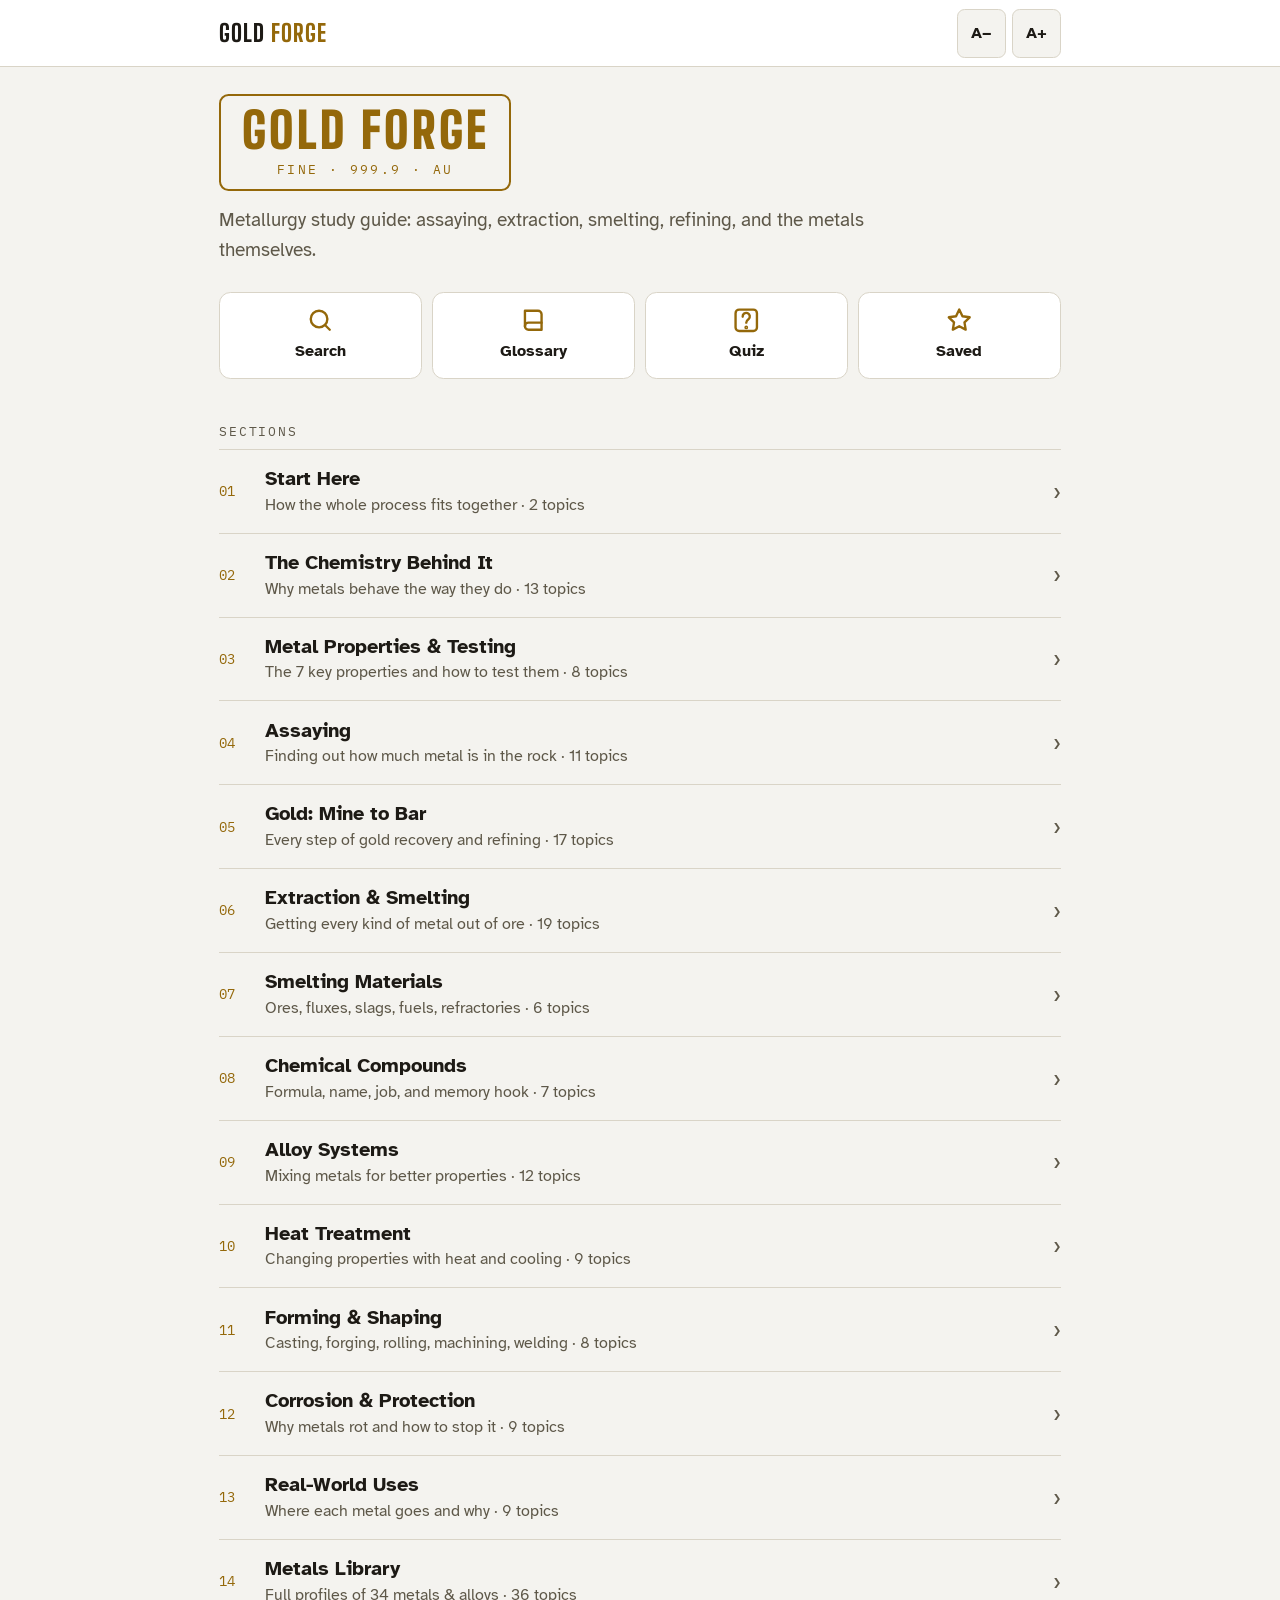
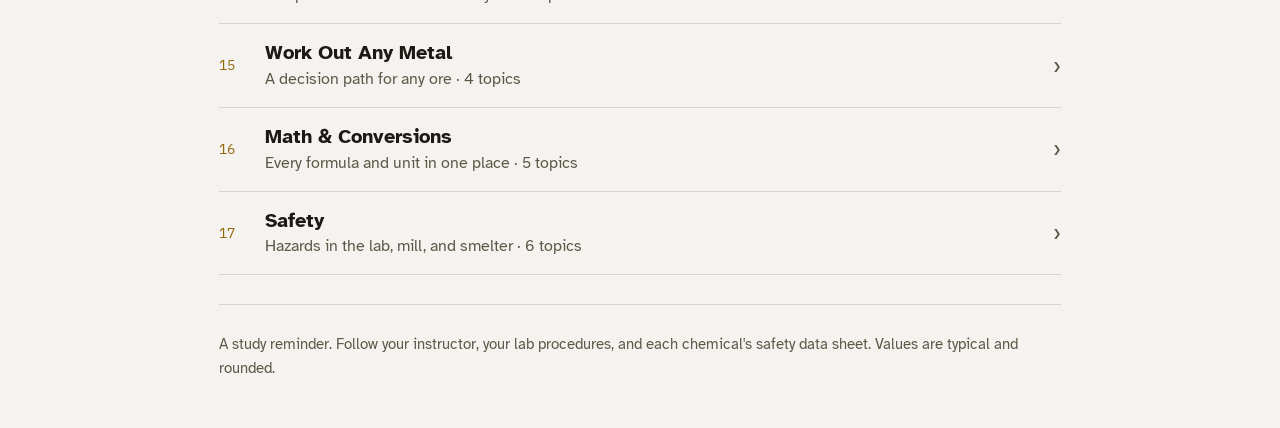
==== index.html @ 1e008c38 "Gold Forge metallurgy study app Co-Authored-By: Claude Opus 5.5 <noreply@anthropic.com> Claude-Sessi" ====
<!doctype html>
<html lang="en">
<head>
<meta charset="utf-8">
<meta name="viewport" content="width=device-width, initial-scale=1, viewport-fit=cover">
<title>Gold Forge</title>
<meta name="claude:viewport-fit-sides" content="cover">
<meta name="description" content="Metallurgy study guide: assaying, extraction, smelting, refining, and metals.">
<meta name="theme-color" content="#1E1B16">
<meta name="apple-mobile-web-app-capable" content="yes">
<meta name="mobile-web-app-capable" content="yes">
<meta name="apple-mobile-web-app-title" content="Gold Forge">
<meta name="apple-mobile-web-app-status-bar-style" content="black-translucent">
<link rel="manifest" href="manifest.webmanifest">
<link rel="icon" href="icon-192.png" type="image/png">
<link rel="apple-touch-icon" href="apple-touch-icon.png">
<link rel="preconnect" href="https://fonts.googleapis.com"><link rel="preconnect" href="https://fonts.gstatic.com" crossorigin><link rel="stylesheet" href="https://fonts.googleapis.com/css2?family=Atkinson+Hyperlegible:wght@400;700&family=Big+Shoulders+Display:wght@800;900&family=IBM+Plex+Mono:wght@400;700&display=swap">
<style>
:root{padding-top:env(safe-area-inset-top,0px);padding-bottom:env(safe-area-inset-bottom,0px)}
/* Layout: single column "assay ledger" — stamped bar header, big readable rows, slips for equations */
:root{
  --bg:#F4F3EF;        /* bone-ash cupel white */
  --surface:#FFFFFF;
  --sunk:#ECEAE3;
  --fg:#1D1A15;
  --muted:#5E5849;
  --line:#D9D4C7;
  --gold:#94680A;      /* deep fine-gold, readable on light */
  --gold-soft:#F3E6C2;
  --slag:#365565;      /* slag/steel blue for equations */
  --slag-soft:#E3ECF0;
  --warn:#9A2F1E;
  --warn-soft:#F8E4DE;
  --ok:#2E6B3A;
  --ok-soft:#DFF0E2;
  --f-display:"Big Shoulders Display","Arial Narrow","Roboto Condensed",sans-serif;
  --f-body:"Atkinson Hyperlegible",system-ui,-apple-system,"Segoe UI",Roboto,sans-serif;
  --f-mono:"IBM Plex Mono",ui-monospace,"SFMono-Regular",Menlo,Consolas,monospace;
  --fs:19px;
}
@media (prefers-color-scheme: dark){
  :root:not([data-theme="light"]){
    --bg:#14120E; --surface:#1E1B16; --sunk:#26221B; --fg:#EFE9DC; --muted:#B3AA97; --line:#3A342A;
    --gold:#E3B847; --gold-soft:#3A2F14; --slag:#9DBACB; --slag-soft:#1C2A31;
    --warn:#F0937F; --warn-soft:#3A1C16; --ok:#8FD19E; --ok-soft:#173022; color-scheme:dark;
  }
}
:root[data-theme="dark"]{
  --bg:#14120E; --surface:#1E1B16; --sunk:#26221B; --fg:#EFE9DC; --muted:#B3AA97; --line:#3A342A;
  --gold:#E3B847; --gold-soft:#3A2F14; --slag:#9DBACB; --slag-soft:#1C2A31;
  --warn:#F0937F; --warn-soft:#3A1C16; --ok:#8FD19E; --ok-soft:#173022; color-scheme:dark;
}
*{box-sizing:border-box}
html{font-size:var(--fs);-webkit-text-size-adjust:100%}
body{margin:0;background:var(--bg);color:var(--fg);font-family:var(--f-body);line-height:1.55;font-size:1rem;overflow-x:hidden}
body::before{content:"";position:fixed;inset:0 0 auto;height:env(safe-area-inset-top,0px);z-index:10;background:var(--surface)}
button,input{font:inherit;color:inherit}
button{cursor:pointer}
:focus-visible{outline:3px solid var(--gold);outline-offset:2px}
.wrap{max-width:46rem;margin:0 auto;padding-left:max(16px,env(safe-area-inset-left,0px));padding-right:max(16px,env(safe-area-inset-right,0px))}

/* Top bar */
.bar{position:sticky;top:env(safe-area-inset-top,0px);z-index:5;background:var(--surface);border-bottom:1px solid var(--line)}
.bar .wrap{display:flex;align-items:center;gap:.4rem;padding-block:.45rem;min-height:3.2rem}
.bar .back{border:0;background:none;font-size:1.5rem;line-height:1;padding:.3rem .5rem .3rem 0;color:var(--gold);min-width:2.6rem;min-height:2.6rem}
.bar .back[hidden]{display:none}
.brand{font-family:var(--f-display);font-weight:800;letter-spacing:.04em;text-transform:uppercase;font-size:1.25rem;flex:1;min-width:0;white-space:nowrap;overflow:hidden;text-overflow:ellipsis;border:0;background:none;text-align:left;padding:0}
.brand span{color:var(--gold)}
.sz{display:flex;gap:.3rem}
.sz button{border:1px solid var(--line);background:var(--bg);border-radius:.4rem;min-width:2.6rem;min-height:2.6rem;font-weight:700;font-size:.85rem}

/* Home hallmark */
.mark{padding-block:1.4rem 1rem}
.stamp{display:inline-flex;flex-direction:column;align-items:center;border:2px solid var(--gold);border-radius:.5rem;padding:.6rem 1.1rem .5rem;color:var(--gold)}
.stamp b{font-family:var(--f-display);font-size:2.6rem;line-height:.95;letter-spacing:.06em;text-transform:uppercase;font-weight:900}
.stamp small{font-family:var(--f-mono);font-size:.7rem;letter-spacing:.18em;margin-top:.25rem}
.mark p{margin:.8rem 0 0;color:var(--muted);max-width:34rem}

.tools{display:grid;grid-template-columns:repeat(4,1fr);gap:.5rem;padding-block:.4rem 1rem}
.tools button{border:1px solid var(--line);background:var(--surface);border-radius:.6rem;padding:.7rem .3rem;font-weight:700;font-size:.85rem;display:flex;flex-direction:column;align-items:center;gap:.25rem;min-height:4.2rem}
.tools svg{width:1.5rem;height:1.5rem;stroke:var(--gold);fill:none;stroke-width:2;stroke-linecap:round;stroke-linejoin:round}

.label{font-family:var(--f-mono);font-size:.7rem;letter-spacing:.14em;text-transform:uppercase;color:var(--muted);margin:1.2rem 0 .4rem}
.rows{list-style:none;margin:0;padding:0;border-top:1px solid var(--line)}
.rows li{border-bottom:1px solid var(--line)}
.rows button{width:100%;text-align:left;border:0;background:none;padding:.85rem 0;display:flex;align-items:center;gap:.8rem;min-height:3.4rem}
.rows .n{font-family:var(--f-mono);font-size:.75rem;color:var(--gold);min-width:1.6rem}
.rows .tx{flex:1;min-width:0}
.rows .tt{display:block;font-weight:700;font-size:1.05rem;line-height:1.3}
.rows .sb{display:block;color:var(--muted);font-size:.85rem;line-height:1.35;margin-top:.15rem}
.rows .ch{color:var(--muted);font-size:1.2rem}

/* Section header */
.head{padding-block:1.2rem .3rem}
.head h1{font-family:var(--f-display);font-weight:800;font-size:2.1rem;line-height:1.05;margin:0;text-wrap:balance;letter-spacing:.01em}
.head p{margin:.35rem 0 0;color:var(--muted)}
.crumb{font-family:var(--f-mono);font-size:.7rem;letter-spacing:.14em;text-transform:uppercase;color:var(--gold);border:0;background:none;padding:0;margin-bottom:.35rem;min-height:1.8rem}

/* Article */
.art{padding-block:.4rem 2rem}
.art h3{font-family:var(--f-display);font-weight:800;font-size:1.35rem;letter-spacing:.02em;margin:1.6rem 0 .4rem;text-wrap:balance;line-height:1.15}
.art p{margin:.6rem 0;max-width:40rem}
.art ul,.art ol{margin:.5rem 0;padding-left:1.4rem;max-width:40rem}
.art li{margin:.3rem 0;padding-left:.15rem}
.art ol li::marker{font-family:var(--f-mono);color:var(--gold);font-weight:700}
.art ul li::marker{color:var(--gold)}
.art strong{font-weight:700}
.eq{background:var(--slag-soft);color:var(--fg);border:1px solid var(--line);border-radius:.4rem;padding:.6rem .8rem;margin:.8rem 0;font-family:var(--f-mono);font-size:.88rem;line-height:1.6;overflow-x:auto}
.eq div{white-space:pre-wrap;word-break:break-word}
.warn{background:var(--warn-soft);border:1px solid var(--warn);border-radius:.4rem;padding:.65rem .8rem;margin:.9rem 0}
.warn::before{content:"SAFETY";display:block;font-family:var(--f-mono);font-size:.68rem;letter-spacing:.16em;color:var(--warn);font-weight:700;margin-bottom:.15rem}
.hl{background:var(--gold-soft);border-radius:.15rem;padding:0 .1rem}

.tbar{display:flex;gap:.5rem;align-items:center;margin-top:.6rem}
.star{border:1px solid var(--line);background:var(--surface);border-radius:2rem;padding:.35rem .9rem;font-size:.85rem;font-weight:700;min-height:2.6rem}
.star[aria-pressed="true"]{background:var(--gold-soft);border-color:var(--gold);color:var(--fg)}
.pager{display:grid;grid-template-columns:1fr 1fr;gap:.5rem;padding-block:1rem 2.5rem;border-top:1px solid var(--line)}
.pager button{border:1px solid var(--line);background:var(--surface);border-radius:.6rem;padding:.7rem .8rem;text-align:left;min-height:3.6rem;min-width:0}
.pager button:last-child{text-align:right}
.pager small{display:block;font-family:var(--f-mono);font-size:.68rem;letter-spacing:.12em;text-transform:uppercase;color:var(--muted)}
.pager span{display:block;font-weight:700;font-size:.9rem;line-height:1.3;overflow-wrap:anywhere}

/* Search & glossary */
.field{width:100%;border:2px solid var(--line);background:var(--surface);border-radius:.6rem;padding:.75rem .9rem;font-size:1.05rem;margin-top:.6rem}
.field:focus{border-color:var(--gold);outline:none}
.hits{list-style:none;margin:.8rem 0 2rem;padding:0;border-top:1px solid var(--line)}
.hits li{border-bottom:1px solid var(--line)}
.hits button{width:100%;text-align:left;border:0;background:none;padding:.8rem 0;min-height:3rem}
.hits .ht{display:block;font-weight:700}
.hits .hs{display:block;font-family:var(--f-mono);font-size:.68rem;letter-spacing:.12em;text-transform:uppercase;color:var(--gold);margin-bottom:.15rem}
.hits .hx{display:block;color:var(--muted);font-size:.88rem;margin-top:.2rem}
.gl dt{font-weight:700;margin-top:.9rem}
.gl dd{margin:.15rem 0 0;color:var(--fg);padding-bottom:.9rem;border-bottom:1px solid var(--line)}
.empty{color:var(--muted);padding-block:1rem}
.letters{display:flex;flex-wrap:wrap;gap:.3rem;margin-top:.7rem}
.letters button{border:1px solid var(--line);background:var(--surface);border-radius:.35rem;min-width:2.3rem;min-height:2.3rem;font-family:var(--f-mono);font-size:.8rem;font-weight:700}

/* Quiz */
.chips{display:flex;flex-wrap:wrap;gap:.4rem;margin-top:.6rem}
.chips button{border:1px solid var(--line);background:var(--surface);border-radius:2rem;padding:.45rem .85rem;font-size:.85rem;min-height:2.6rem}
.chips button[aria-pressed="true"]{background:var(--fg);color:var(--bg);border-color:var(--fg)}
.qcard{margin-block:1rem 2rem}
.qmeta{display:flex;justify-content:space-between;font-family:var(--f-mono);font-size:.72rem;letter-spacing:.12em;text-transform:uppercase;color:var(--muted);font-variant-numeric:tabular-nums}
.qq{font-size:1.2rem;font-weight:700;line-height:1.35;margin:.6rem 0 .9rem;text-wrap:balance}
.opts{display:flex;flex-direction:column;gap:.5rem}
.opts button{border:2px solid var(--line);background:var(--surface);border-radius:.6rem;padding:.8rem .9rem;text-align:left;min-height:3.2rem;line-height:1.35}
.opts button.right{border-color:var(--ok);background:var(--ok-soft)}
.opts button.wrong{border-color:var(--warn);background:var(--warn-soft)}
.opts button:disabled{cursor:default;opacity:1}
.fb{margin-top:.9rem;padding:.7rem .85rem;border-radius:.5rem;background:var(--sunk)}
.fb b{display:block;font-family:var(--f-mono);font-size:.72rem;letter-spacing:.14em;text-transform:uppercase}
.fb.ok b{color:var(--ok)} .fb.no b{color:var(--warn)}
.next{margin-top:1rem;width:100%;border:0;background:var(--gold);color:var(--bg);border-radius:.6rem;padding:.85rem;font-weight:700;font-size:1.05rem;min-height:3.2rem}
.ord{list-style:none;padding:0;margin:.4rem 0 .8rem;counter-reset:o}
.ord li{counter-increment:o;display:flex;gap:.6rem;align-items:baseline;padding:.45rem .2rem;border-bottom:1px dashed var(--line)}
.ord li::before{content:counter(o);font-family:var(--f-mono);font-weight:700;color:var(--gold);min-width:1.3rem}
.ord li.right::after{content:"✓";color:var(--ok);margin-left:auto;font-weight:700}
.ord li.wrong::after{content:"✗";color:var(--warn);margin-left:auto;font-weight:700}
.ordhint{color:var(--muted);font-size:.85rem}
.ghost{border:1px solid var(--line);background:none;border-radius:.6rem;padding:.6rem .9rem;margin-top:.6rem;min-height:2.8rem}
.score{font-family:var(--f-display);font-weight:900;font-size:3.4rem;color:var(--gold);line-height:1;font-variant-numeric:tabular-nums}

.foot{padding-block:1.5rem 2.5rem;color:var(--muted);font-size:.8rem;border-top:1px solid var(--line);margin-top:1.5rem}
@media (max-width:380px){.tools button{font-size:.75rem}.stamp b{font-size:2.1rem}}
@media (prefers-reduced-motion:no-preference){.view{animation:in .18s ease-out}@keyframes in{from{opacity:.4;transform:translateY(4px)}to{opacity:1;transform:none}}}

</style>
</head>
<body>
<div class="bar"><div class="wrap">
<button class="back" id="back" aria-label="Back" hidden>‹</button>
<button class="brand" id="brand" aria-label="Home">Gold <span>Forge</span></button>
<div class="sz"><button id="aminus" aria-label="Smaller text">A−</button><button id="aplus" aria-label="Bigger text">A+</button></div>
</div></div>
<main id="app"></main>
<noscript><p style="padding:16px">Gold Forge needs JavaScript turned on.</p></noscript>
<script>
window.GF={sections:[],glossary:[],quiz:[],sec:function(s){this.sections.push(s);}};

GF.sec({id:'start', title:'Start Here', sub:'How the whole process fits together', topics:[
{t:'The Big Picture: Ground to Bar', b:`
Every metal follows the same basic road from the ground to a finished part.

1. **Find it** — locate the deposit and take samples
2. **Measure it** — assay the samples to learn the grade (how much metal per ton)
3. **Mine it** — dig the ore out
4. **Prepare it** — crush and grind it fine (comminution)
5. **Concentrate it** — separate metal-rich minerals from waste rock (gangue)
6. **Extract it** — use heat (smelting), water chemistry (leaching), or electricity to free the metal
7. **Refine it** — remove the last impurities
8. **Shape it** — cast, roll, forge, or machine it
9. **Treat it** — alloy and heat treat it for the right properties
10. **Protect it** — stop corrosion

# The three branches of extractive metallurgy
- **Pyrometallurgy** — uses heat (roasting, smelting, converting, fire refining)
- **Hydrometallurgy** — uses water-based solutions (leaching, solvent extraction, precipitation)
- **Electrometallurgy** — uses electric current (electrowinning, electrorefining, molten-salt electrolysis)

Most real plants use more than one. A typical gold plant is hydromet (cyanide leach), then electromet (electrowinning), then pyromet (smelting to doré).

# Physical vs extractive metallurgy
- **Extractive metallurgy** — getting metal out of ore (assaying, mining, milling, smelting, refining)
- **Physical metallurgy** — what happens inside the metal after (structure, alloys, heat treatment, properties)
- **Mechanical metallurgy** — how metal behaves under force (forming, testing, failure)
`},
{t:'How to Use Gold Forge', b:`
- Tap a section on the home screen, then a topic.
- Use **Search** to find any term, metal, mineral, or formula.
- **A−** and **A+** at the top change the text size. Your choice is remembered.
- **Glossary** has short definitions of every term.
- **Quiz** tests you, including putting process steps in the right order.
- **Saved** keeps topics you star for quick review.
- Works with no signal once it has been opened one time.

! This app is a study reminder. Always follow your instructor, your lab's written procedures, and the safety data sheet (SDS) for every chemical. Temperatures and amounts given are typical values; real plants and labs adjust them.
`}
]});

GF.sec({id:'why', title:'The Chemistry Behind It', sub:'Why metals behave the way they do', topics:[
{t:'Redox: Why Extraction Is Called "Reduction"', b:`
In nature most metals are not loose metal. They are bonded to oxygen (oxides), sulfur (sulfides), carbonate, silicate, or chlorine. The metal atom has **given away electrons** and sits as a positive ion (for example Fe³⁺ in Fe₂O₃).

- **Oxidation** = losing electrons
- **Reduction** = gaining electrons

Memory hook: **OIL RIG** — Oxidation Is Loss, Reduction Is Gain.

To get metal back, the metal ion must get its electrons back. That is why extraction is called **reduction**.

> Fe³⁺ + 3e⁻ → Fe   (iron is reduced)
> C + O₂ → CO₂   (carbon is oxidized)

The substance that gives the electrons is the **reducing agent**. The substance that takes electrons is the **oxidizing agent**.

# Three ways to supply the electrons
- **A chemical reducing agent** — carbon or carbon monoxide in a blast furnace, hydrogen for tungsten and molybdenum
- **A more reactive metal** — magnesium reduces titanium chloride (Kroll process); aluminum reduces chromium oxide (thermite)
- **Electricity** — electrons pushed in directly at a cathode (aluminum, zinc, copper, gold electrowinning)

# Oxidation numbers (quick rules)
- Pure element = 0 (Au, Fe, O₂)
- Oxygen in compounds = −2 (except peroxides)
- Hydrogen = +1 with nonmetals
- Group 1 metals (Na, K) = +1; Group 2 (Mg, Ca) = +2
- The numbers in a neutral compound add to zero

Example: Fe₂O₃ → 3 oxygens × (−2) = −6, so 2 irons = +6, each Fe = +3. That's why it is called iron(**III**) oxide.

# Gold is the exception
Gold is so unreactive it is usually found **native** (already metal). The job with gold is separating it from rock, not reducing it. When gold is dissolved (by cyanide or aqua regia), it is oxidized to Au⁺ or Au³⁺ and must be reduced back to metal later.
`},
{t:'Reactivity Series', b:`
Metals ranked by how strongly they give up electrons (how easily they oxidize). The higher a metal is, the harder it is to extract and the more easily it corrodes.

1. Potassium (K)
2. Sodium (Na)
3. Lithium (Li)
4. Calcium (Ca)
5. Magnesium (Mg)
6. Aluminum (Al)
7. Titanium (Ti) — behaves like aluminum for extraction
8. **Carbon (C) — reference point**
9. Zinc (Zn)
10. Chromium (Cr)
11. Iron (Fe)
12. Nickel (Ni)
13. Tin (Sn)
14. Lead (Pb)
15. **Hydrogen (H) — reference point**
16. Copper (Cu)
17. Mercury (Hg)
18. Silver (Ag)
19. Platinum (Pt)
20. Gold (Au)

Hook: **"Please Send Lions, Cats, Monkeys And Tigers; Careful Zebras Can't Inspect Nice Tasty Lunches; Happy Cows Make Super Pretty Gold."**

# What it tells you
- **Above carbon**: carbon can't reduce their oxides at practical temperatures → **electrolysis** or reduction by a more reactive metal.
- **Below carbon**: can be **smelted with carbon/coke**.
- **Below hydrogen** (Cu, Hg, Ag, Pt, Au): won't dissolve in plain non-oxidizing acids like dilute HCl; often found native.
- A more reactive metal pushes a less reactive one out of solution. This is **cementation** (displacement):

> Zn + 2Au(CN)₂⁻ → 2Au + Zn(CN)₄²⁻   (Merrill-Crowe gold recovery)
> Fe + Cu²⁺ → Fe²⁺ + Cu   (copper cementation on scrap iron)

! Titanium sits near aluminum chemically but forms titanium carbide with carbon, which is another reason it cannot be carbon-smelted.
`},
{t:'Ellingham Diagram: Why Carbon Works on Some Ores', b:`
An Ellingham diagram plots how stable each metal oxide is (its standard free energy of formation, ΔG°) against temperature. All lines are drawn per mole of O₂ so they can be compared.

- **Lower line = more stable oxide = harder to reduce.**
- Any element whose line sits **below** an oxide's line at a given temperature can reduce that oxide.

Memory hook: **"Lower wins."** The lower line steals the oxygen.

# The key trick: carbon's line slopes down
Most metal-oxide lines slope **upward** because making a solid oxide uses up oxygen gas (entropy drops).

The line for 2C + O₂ → 2CO slopes **downward** because 1 mole of O₂ gas becomes 2 moles of CO gas (entropy rises). From ΔG = ΔH − TΔS, a positive ΔS means ΔG falls as temperature rises.

So the hotter the furnace, the stronger carbon becomes as a reducing agent.

# What the chart explains
- **Iron oxide**: carbon's line drops below it at blast-furnace temperatures → coke smelting works.
- **Zinc oxide**: carbon works only above roughly 1000 °C, and zinc boils at 907 °C, so zinc comes off as vapor and must be condensed (or zinc is made by electrolysis instead).
- **Copper, lead, nickel oxides**: high on the chart → easy to reduce.
- **Aluminum, magnesium, titanium, calcium oxides**: near the bottom → carbon would need impractical temperatures → **electrolysis or metallothermic reduction**.
- **Silver and gold oxides**: so unstable they fall apart on gentle heating. That's why these metals stay metallic in a fire assay.

# Partial pressure and gas ratios
Many diagrams have extra scales for the CO/CO₂ and H₂/H₂O ratio needed to reduce an oxide at a given temperature. A higher CO/CO₂ ratio means a stronger reducing atmosphere.
`},
{t:'Metallic Bonding: Why Metals Act Like Metals', b:`
Metal atoms release their outer electrons into a shared **"sea of electrons"** that moves freely around a lattice of positive ions.

That one idea explains the main metal properties:
- **Conducts electricity** — free electrons carry charge
- **Conducts heat** — free electrons carry vibration energy quickly
- **Shiny (luster)** — free electrons absorb and re-emit light
- **Malleable & ductile** — layers of atoms can slide without breaking the bond, because the electron sea isn't tied to one spot
- **Opaque** — electrons absorb visible light

# Compared to ores, slags, and ceramics
Ores, slags, and oxides are mostly **ionic** or **covalent**. Electrons are locked in place, so they are brittle, don't conduct when solid, and can't bend. That's why ore shatters in a crusher and metal bends.

# Why gold is yellow and copper is red
In gold and copper, electrons absorb some blue light, so reflected light looks yellow or reddish. For gold this comes from relativistic effects on its electrons (heavy nucleus, fast inner electrons). Silver reflects all colors evenly, so it looks white.
`},
{t:'Crystal Structures (BCC, FCC, HCP)', b:`
Solid metal atoms stack in a repeating 3D pattern called a **crystal lattice**. The smallest repeating box is the **unit cell**.

# BCC — Body-Centered Cubic
An atom at each cube corner plus one in the center.
- Examples: iron at room temperature (ferrite, α-iron), chromium, tungsten, molybdenum, vanadium, lithium
- Strong; can turn brittle in the cold (ductile-to-brittle transition)
- Packing: 68%

# FCC — Face-Centered Cubic
An atom at each corner plus one in the center of each face.
- Examples: gold, silver, copper, aluminum, nickel, lead, platinum, palladium, iron at 912–1394 °C (austenite, γ-iron)
- Many slip planes (12 slip systems) → very ductile, stays tough in the cold
- Packing: 74%
- Gold is FCC, which is why it can be beaten into leaf about 0.1 micron thick

# HCP — Hexagonal Close-Packed
Stacked layers of hexagons.
- Examples: zinc, magnesium, titanium (below 882 °C), cobalt, cadmium, beryllium, zirconium
- Few easy slip systems → harder to form cold; often worked warm or hot
- Packing: 74%

# Allotropy (polymorphism)
Some metals change crystal structure with temperature. Iron is the most important:
- Below 912 °C: BCC (alpha ferrite)
- 912–1394 °C: FCC (austenite)
- 1394–1538 °C: BCC (delta ferrite)
- Above 1538 °C: liquid

FCC austenite holds far more carbon than BCC ferrite. That single fact is what makes steel heat treatment possible.

Other allotropic metals: titanium (HCP → BCC at 882 °C), cobalt, tin (white tin turns to brittle gray tin below 13 °C — "tin pest").

Hook: **"Face-centered = Flexible. Body-centered = Brawny. Hexagonal = Hard to bend."**
`},
{t:'Grains, Dislocations & Defects', b:`
# Grains
Real metal is not one crystal. It is millions of small crystals called **grains**. Where they meet are **grain boundaries**.
- Fine grains → stronger and tougher (boundaries block slip). This is the **Hall-Petch relationship**.
- Coarse grains → softer and weaker, but better creep resistance at high heat.
- Grain size is reported as an **ASTM grain size number** — a higher number means finer grains.

# Dislocations
A **dislocation** is a line defect — like an extra half-sheet of atoms jammed into the crystal. Metals bend because dislocations glide, letting atoms slip one row at a time instead of the whole plane at once (like moving a rug by pushing a wrinkle across it).
- **More dislocations tangled together = harder and stronger, less ductile.** This is **work hardening (strain hardening)** — why a bent paperclip gets stiff, then snaps.
- **Annealing** lets atoms rearrange, new strain-free grains grow (recrystallization), and the metal goes soft again.

# Point defects
- **Vacancies** — missing atoms; they let atoms diffuse
- **Interstitial atoms** — small atoms (C, N, H, B) squeezed between metal atoms. Carbon in iron is interstitial.
- **Substitutional atoms** — alloy atoms of similar size replacing host atoms (Zn in Cu = brass, Ni in Fe)

# Other features
- **Precipitates** — tiny particles of a second phase that pin dislocations (age hardening)
- **Inclusions** — non-metal particles (oxides, sulfides, slag) left from steelmaking; usually harmful
- **Porosity** — gas or shrinkage holes in castings

# Every strengthening method does one thing
Every way to strengthen a metal works by **blocking dislocation movement**:
1. Grain refinement
2. Work hardening (cold working)
3. Solid-solution strengthening (alloying)
4. Precipitation (age) hardening
5. Phase transformation (martensite in steel)
`},
{t:'Diffusion: Why Heat Treatment Takes Time', b:`
**Diffusion** is atoms moving through a solid. Atoms jump into vacancies or between other atoms.

- Speed rises **exponentially** with temperature (Arrhenius behavior). A modest temperature increase can make diffusion many times faster.
- Small atoms (carbon, nitrogen, hydrogen) diffuse far faster than big ones (chromium, nickel).
- Diffusion is faster along grain boundaries than through grains.

# Fick's laws (concept)
- Atoms move from high concentration to low concentration.
- Depth of diffusion grows with the **square root of time**. Doubling the case depth in carburizing takes about **four times** as long.

# Where it matters
- **Soaking time** — carbon needs time to spread evenly through austenite
- **Carburizing / nitriding** — carbon or nitrogen diffuses into the steel surface
- **Homogenizing** castings — evens out chemical segregation
- **Sintering** — powder particles bond by diffusion
- **Quenching** works by *stopping* diffusion: cooling so fast carbon can't escape, so it gets trapped (martensite)
- **Hydrogen embrittlement** — hydrogen diffuses in quickly and cracks high-strength steel

Shop rule of thumb: soak about **1 hour per inch (25 mm) of thickness** once the part is at temperature. Always check the steel's data sheet.
`},
{t:'Iron-Carbon Phase Diagram', b:`
The most important chart in metallurgy. It shows which phases exist in iron-carbon alloys at each temperature and carbon content, under slow (equilibrium) cooling.

# The phases
- **Ferrite (α)** — BCC iron; holds at most about 0.022% carbon. Soft, ductile, magnetic.
- **Austenite (γ)** — FCC iron; holds up to about 2.1% carbon. Exists at high temperature in plain steel. Non-magnetic.
- **Cementite (Fe₃C)** — iron carbide, 6.67% carbon. Very hard and brittle.
- **Pearlite** — layered plates of ferrite and cementite formed from austenite at 727 °C on slow cooling. Looks like mother-of-pearl under a microscope. Not a phase but a **microconstituent**.
- **Ledeburite** — eutectic mix in cast irons.
- **Martensite** — not on the equilibrium diagram (needs fast cooling). Carbon trapped in a strained body-centered tetragonal (BCT) lattice. Very hard, brittle.
- **Bainite** — forms at intermediate cooling rates or isothermal holds; strong and tough.

# The key points
- **Eutectoid**: 0.76% C at 727 °C → austenite turns to 100% pearlite
- **Eutectic**: 4.3% C at 1147 °C → liquid turns to austenite + cementite
- **Steel** = up to about 2.1% C. **Cast iron** = over about 2.1% C (usually 2–4%).
- **Hypoeutectoid** steel (under 0.76% C): ferrite + pearlite
- **Hypereutectoid** steel (over 0.76% C): pearlite + cementite

# Critical temperature lines
- **A1** — 727 °C; lowest temperature where austenite can exist
- **A3** — upper critical line for hypoeutectoid steels; above it, all austenite
- **Acm** — upper critical line for hypereutectoid steels
- **A2** — 770 °C; Curie point where iron stops being magnetic (useful shop check: when a magnet stops sticking you're near hardening temperature for many plain carbon steels)

Heat treaters **austenitize** by heating above A3 (or just above A1 for high-carbon steels) so carbon dissolves. What happens on cooling decides the properties.

# Lever rule
In a two-phase region, draw a horizontal line (tie line) at the temperature. The fraction of each phase is the length of the **opposite** segment divided by the total length.

Example: slow-cooled 0.40% C steel just below 727 °C:
> Pearlite fraction = (0.40 − 0.022) ÷ (0.76 − 0.022) ≈ 0.51 → about 51% pearlite, 49% ferrite

Hook: **"Ferrite is Free of carbon, Austenite Accepts it, Cementite is Carbide."**
`},
{t:'TTT & CCT Diagrams: Cooling Rate Decides Everything', b:`
A **TTT (time-temperature-transformation)** diagram shows what austenite turns into if held at one temperature. A **CCT (continuous cooling transformation)** diagram shows the same for real continuous cooling. Both have a "C" or "nose" shape.

# Cooling rate → result (plain carbon steel)
- **Furnace cool (slowest)** → coarse pearlite → soft (annealing)
- **Still air** → fine pearlite → stronger (normalizing)
- **Oil** → mix of fine pearlite, bainite, martensite
- **Water or brine (fastest)** → martensite → hardest

To get full martensite you must cool past the **nose** of the curve before pearlite starts. For plain carbon steel the nose is around one second, so it needs water.

# Hardenability
**Alloying elements (Cr, Mo, Mn, Ni, B) push the nose to the right**, giving more time. Slower quenches can still fully harden. This is **hardenability** — how deep a steel can harden — not the same as hardness.
- This is why oil-hardening (O1) and air-hardening (A2) tool steels exist.
- Measured by the **Jominy end-quench test**: a bar is heated, one end is sprayed with water, and hardness is measured along its length.

# Martensite temperatures
- **Ms** — martensite start
- **Mf** — martensite finish
Higher carbon lowers Ms and Mf. If Mf is below room temperature, some austenite stays untransformed (**retained austenite**) — fixed by sub-zero (cryogenic) treatment or tempering.
`},
{t:'Electrochemistry Basics', b:`
Electrochemistry links chemistry and electricity. It drives corrosion, electrowinning, electrorefining, plating, and anodizing.

# The cell
- **Anode** — where **oxidation** happens (metal loses electrons, dissolves or corrodes)
- **Cathode** — where **reduction** happens (ions gain electrons; metal deposits)
- **Electrolyte** — liquid that carries ions between them
- **External circuit** — wire carrying electrons

Hook: **"An Ox, Red Cat"** — ANode = OXidation, REDuction = CAThode.

# Two kinds of cells
- **Galvanic cell** — makes its own electricity from a natural reaction (batteries, corrosion). Anode is negative.
- **Electrolytic cell** — you push current in to force a reaction (aluminum smelting, electrowinning, plating). Anode is positive.

# Electrowinning vs electrorefining
- **Electrowinning** — metal comes **out of solution** onto the cathode; anode is inert (lead alloy or stainless). Used for gold from strip solution, zinc, copper SX-EW.
- **Electrorefining** — an **impure metal anode dissolves** and pure metal plates on the cathode; impurities fall as **anode slime**. Used for copper, lead, silver, gold (Wohlwill).

# Faraday's law
Metal deposited is proportional to charge passed.

> mass (g) = (I × t × M) ÷ (n × F)

- I = current in amps; t = time in seconds
- M = molar mass (g/mol); n = electrons per ion
- F = 96,485 coulombs per mole of electrons

Per 1 amp-hour at 100% efficiency:
- Gold from Au(CN)₂⁻ (n = 1): about **7.35 g**
- Silver (n = 1): about **4.02 g**
- Copper from Cu²⁺ (n = 2): about **1.19 g**
- Zinc (n = 2): about **1.22 g**

Real cells run below 100% **current efficiency** because some current makes hydrogen gas or other side reactions.

# Standard electrode potentials (E°)
More negative = more reactive (wants to oxidize).
- Mg²⁺/Mg: −2.37 V
- Al³⁺/Al: −1.66 V
- Zn²⁺/Zn: −0.76 V
- Fe²⁺/Fe: −0.44 V
- Ni²⁺/Ni: −0.25 V
- Sn²⁺/Sn: −0.14 V
- Pb²⁺/Pb: −0.13 V
- 2H⁺/H₂: 0.00 V (reference)
- Cu²⁺/Cu: +0.34 V
- Ag⁺/Ag: +0.80 V
- Au³⁺/Au: +1.50 V

In cyanide, gold's potential drops a lot (Au(CN)₂⁻/Au is about −0.6 V). That's the whole reason cyanide can dissolve gold with just air.
`},
{t:'Thermodynamics vs Kinetics', b:`
- **Thermodynamics** answers: *Can* this reaction happen? (Is ΔG negative?)
- **Kinetics** answers: *How fast* will it happen?

# Gibbs free energy
> ΔG = ΔH − TΔS
- ΔH = heat released or absorbed (enthalpy)
- ΔS = change in disorder (entropy)
- T = temperature in kelvin (°C + 273)
- **Negative ΔG** → reaction can go on its own

# Examples
- Aluminum is very reactive (thermodynamics says it should corrode fast), but a thin Al₂O₃ film forms and stops it (kinetics). Same reason stainless steel resists rust.
- Diamond should slowly turn to graphite, but at room temperature it never does in practice.

# Things that speed up reactions
- Higher temperature
- Smaller particles (more surface area) — why ore is ground fine before leaching
- Higher reagent concentration
- Stirring / agitation (brings fresh reagent to the surface)
- More oxygen (gold leaching is often limited by dissolved oxygen)
- Catalysts

# Exothermic vs endothermic
- **Exothermic** — gives off heat (combustion of coke, thermite, roasting sulfides, converting matte)
- **Endothermic** — absorbs heat (limestone breaking into lime, melting, the C + CO₂ → 2CO reaction)
Sulfide roasting and matte converting are so exothermic they often need little or no extra fuel. **Flash smelting** of copper uses this.
`},
{t:'Acids, Bases & pH', b:`
- **pH** measures hydrogen ion concentration. 0–6 acidic, 7 neutral, 8–14 basic (alkaline).
- Each pH unit is a **10× change**. pH 4 is ten times more acidic than pH 5.

# Why pH matters in metallurgy
- **Cyanide leaching** runs at **pH 10–11**. Hydrogen cyanide (HCN) has a pKa of about 9.2; below that, deadly HCN gas forms. Lime (CaO) keeps pH high.
- **Copper heap leaching** uses sulfuric acid at about pH 1.5–2.
- **Flotation** uses lime to adjust pH and depress pyrite.
- **Precipitation**: raising pH makes many metals drop out as hydroxides (Fe(OH)₃ at low pH, Cu and Zn higher). Used to clean wastewater.

# Neutralization
> Acid + Base → Salt + Water
> HCl + NaOH → NaCl + H₂O
> H₂SO₄ + Ca(OH)₂ → CaSO₄ + 2H₂O (lime neutralizing acid mine water, making gypsum)

# Strong vs weak
- **Strong acids** fully split into ions: HCl, H₂SO₄, HNO₃
- **Weak acids** partly split: HCN, acetic acid
- **Strong bases**: NaOH, KOH
- **Weak bases**: NH₃ (ammonia)

! Always add **acid to water**, never water to acid — the heat can boil the water and spray acid. Hook: **"Do what you oughta, add acid to water."**
`},
{t:'Stoichiometry: Doing the Math on a Reaction', b:`
A balanced equation tells you exactly how much of each material reacts.

# Steps
1. Balance the equation.
2. Convert the mass you have to **moles** (mass ÷ molar mass).
3. Use the **mole ratio** from the equation.
4. Convert back to mass (moles × molar mass).

# Example: How much iron from 1 tonne of pure hematite?
> Fe₂O₃ + 3CO → 2Fe + 3CO₂
- Molar mass Fe₂O₃ = 2(55.85) + 3(16.00) = 159.7 g/mol
- Mass of 2 Fe = 111.7 g
- Fraction iron = 111.7 ÷ 159.7 = **0.699 (69.9%)**
- 1 tonne Fe₂O₃ → about **0.70 tonne iron**

# Example: Theoretical metal in a mineral
- Chalcopyrite CuFeS₂: 63.55 ÷ 183.5 = **34.6% Cu**
- Galena PbS: 207.2 ÷ 239.3 = **86.6% Pb**
- Sphalerite ZnS: 65.38 ÷ 97.45 = **67.1% Zn**
- Cassiterite SnO₂: 118.7 ÷ 150.7 = **78.8% Sn**

Useful when you know how much mineral is in the ore and want the metal.

# Common molar masses (g/mol)
H 1.008 · C 12.01 · N 14.01 · O 16.00 · Na 22.99 · Mg 24.31 · Al 26.98 · Si 28.09 · S 32.07 · Cl 35.45 · K 39.10 · Ca 40.08 · Ti 47.87 · Cr 52.00 · Fe 55.85 · Ni 58.69 · Cu 63.55 · Zn 65.38 · Ag 107.87 · Sn 118.71 · Pt 195.08 · Au 196.97 · Hg 200.59 · Pb 207.2
`}
]});

GF.sec({id:'props', title:'Metal Properties & Testing', sub:'The 7 key properties and how to test them', topics:[
{t:'What Is a Metal? What Is an Ore?', b:`
# A metal
- Conducts heat
- Conducts electricity
- Malleable (hammers flat) and ductile (draws into wire)
- Shiny (metallic luster)
- Held together by metallic bonds
- Forms positive ions; its oxides are usually basic

# An ore
A rock or mineral deposit that contains a metal (or metal compound) in a high enough amount to **mine at a profit**. Whether rock is "ore" depends on the metal price and mining cost — when the price rises, more rock becomes ore.

- **Mineral** — a natural solid with a definite chemical formula and crystal structure (chalcopyrite CuFeS₂)
- **Ore mineral** — the mineral that carries the metal
- **Gangue** — the worthless minerals mixed in (quartz, calcite, feldspar)
- **Native metal** — metal found uncombined (gold, silver, copper, platinum)

# Why metals behave differently
- Atomic structure and size
- Number of free electrons
- Crystal structure (BCC, FCC, HCP)
- Grain size
- Impurities and alloying elements
- Processing history (cold work, heat treatment)
`},
{t:'The 7 Key Properties', b:`
# 1. Hardness
Resistance to scratching or indentation (local permanent deformation). Tests: Rockwell, Brinell, Vickers, Mohs.

# 2. Toughness
Energy a material absorbs before it breaks. Tough = cracks don't run easily. Test: **Charpy or Izod impact**, reported in joules or ft-lb. On a stress-strain curve, toughness is the **area under the curve**.

# 3. Strength
Resistance to permanent deformation or breaking under load.
- **Yield strength** — stress where permanent bending starts
- **Ultimate tensile strength (UTS)** — maximum stress before necking
- **Compressive, shear, fatigue strength** — other loading types
Units: MPa (megapascals) or psi / ksi. 1 ksi ≈ 6.895 MPa.

# 4. Ductility
How much a metal stretches before breaking. Measured as **% elongation** and **% reduction of area** in a tensile test. Gold, copper, and aluminum are very ductile.

# 5. Malleability
Ability to be hammered or rolled into sheets without cracking (deformation under compression). **Gold is the most malleable metal.**

# 6. Conductivity
- **Electrical**: silver > copper > gold > aluminum. Reported as **%IACS** (annealed copper = 100%).
- **Thermal**: same general order. Copper and aluminum for heat exchangers and cookware.

# 7. Corrosion resistance
Ability to resist chemical attack from the environment. Comes from being noble (gold, platinum) or from a protective film (stainless steel, aluminum, titanium).

# Other important properties
- **Density** — mass per volume (g/cm³). Key for gravity separation.
- **Melting point**
- **Stiffness (elastic modulus, E)** — steel ≈ 200 GPa, titanium ≈ 115 GPa, aluminum ≈ 70 GPa
- **Thermal expansion**
- **Magnetism** — iron, nickel, cobalt are ferromagnetic
- **Fatigue resistance** — survives repeated loading
- **Creep resistance** — resists slow stretching at high temperature
- **Machinability, weldability, castability, formability**

# Don't mix these up
- **Hardness** = resists dents/scratches
- **Strength** = resists permanent bending under load
- **Toughness** = absorbs energy before breaking
A material can be hard but brittle (glass, untempered martensite), soft but tough (annealed low-carbon steel), or strong but not especially hard (some aluminum alloys).
`},
{t:'Hardness: Full Breakdown', b:`
Hardness is a material's **resistance to localized plastic deformation** — how well it resists being scratched, dented, or indented. It is a **surface property**, not a bulk property.

# Why hardness matters
- **Wear resistance** — harder materials wear slower
- **Cutting ability** — a tool must be harder than what it cuts
- **Surface durability** — gears, bearings, dies, crusher liners, grinding balls
- **Quality control** — quick check that heat treatment worked
- Rough indicator of **carbon content** and **tensile strength** in steel (for steels, UTS in MPa is roughly 3.45 × Brinell hardness)

# What controls hardness
- **Grain size** — smaller grains → harder
- **Dislocation density** — more → harder (cold work)
- **Alloying** — carbon in steel raises hardness dramatically
- **Heat treatment** — quenching hardens; tempering trades some hardness for toughness
- **Phases present** — martensite and carbides are hard; ferrite is soft

# Why hardness testing is popular
- Fast and inexpensive
- Nearly non-destructive (leaves a small dent)
- Repeatable
- Can be done on finished parts

Example: a machinist checks a steel shaft after heat treatment. If it reads HRC 58 when the spec says 56–60, the hardening worked.
`},
{t:'Hardness Tests: Step by Step', b:`
# Rockwell (most common in shops)
Measures **depth** of the dent. Read directly off the machine.
1. Prepare a clean, flat, smooth surface. Remove scale, paint, and any decarburized skin by grinding.
2. Make sure the part is at least about **10 times thicker** than the dent depth and sits solid on the anvil.
3. Pick the scale:
- **HRC** — diamond cone (Brale), 150 kgf total — hardened steel
- **HRB** — 1/16 in steel or carbide ball, 100 kgf — soft steel, brass, aluminum
4. Apply the **minor load (10 kgf)** to seat the indenter.
5. Apply the **major load**, hold for the dwell time.
6. Remove the major load; the machine reads the depth difference as a number.
7. Take **at least 3 readings**, spaced several dent widths apart and away from edges. Average them.
8. Check the machine on a **calibrated test block** before use.
Higher number = harder. HRC 20 is soft-ish steel; HRC 60+ is a file or knife edge.

# Brinell (castings, forgings, coarse metals)
1. Press a **10 mm hardened steel or carbide ball** into the surface — usually **3000 kgf** for steel, 500 kgf for soft metals.
2. Hold 10–15 seconds.
3. Measure the dent **diameter** with a microscope in two directions.
4. Look up or calculate **HB** (load ÷ curved area of dent).
Big dent averages over coarse grains, so it's good for castings.

# Vickers (thin parts, single phases, case depth)
1. Press a **square diamond pyramid (136° angle)** into the polished surface.
2. Measure both **diagonals** of the square dent and average them (d, in mm).
3. Calculate:
> HV = 1.854 × F ÷ d²   (F in kgf)
Microhardness versions (very small loads) are used to check case-hardened depth and individual grains.

# Knoop
Elongated diamond; very shallow. For thin coatings and brittle materials.

# Mohs scratch scale (minerals and field ID)
1. Talc
2. Gypsum
3. Calcite
4. Fluorite
5. Apatite
6. Orthoclase feldspar
7. Quartz
8. Topaz
9. Corundum
10. Diamond
Field tools: fingernail ≈ 2.5, copper coin ≈ 3.5, steel knife or glass ≈ 5.5, steel file ≈ 6.5.
Native gold ≈ 2.5–3 (soft — a knife cuts it). **Pyrite (fool's gold) ≈ 6–6.5** — a knife won't scratch it. That's a quick field test.

Hook: **"Tall Girls Can Flirt And Other Queer Things Can Do."**

# File test (quick shop check)
A good file **skates off** steel harder than about HRC 60 and bites into softer steel.

# Leeb / rebound (portable)
A small impact body bounces off the surface; rebound speed is converted to hardness. Good for large parts in the field.
`},
{t:'Tensile Test: Step by Step', b:`
The tensile test pulls a sample until it breaks. It gives strength, stiffness, and ductility in one test.

# Procedure
1. Machine a standard **"dog-bone" specimen** (thick ends for grips, narrow middle gauge section).
2. Measure the original **cross-section area (A₀)** and mark a **gauge length (L₀)**, often 50 mm or 2 in.
3. Clamp it in the grips of the testing machine and attach an **extensometer**.
4. Pull at a steady, controlled rate.
5. Record **load vs. extension** until fracture.
6. Fit the broken halves together; measure final length and the smallest neck diameter.

# Calculations
> Stress (σ) = Force ÷ Original area
> Strain (ε) = Change in length ÷ Original length
> % Elongation = (L_final − L₀) ÷ L₀ × 100
> % Reduction of area = (A₀ − A_final) ÷ A₀ × 100
> Young's modulus E = Stress ÷ Strain (in the straight elastic part)

# Reading the stress-strain curve
1. **Elastic region** — straight line; the sample springs back (Hooke's law)
2. **Yield point** — permanent deformation starts. If there's no sharp yield, use the **0.2% offset method**.
3. **Strain hardening** — stress keeps rising as dislocations tangle
4. **Ultimate tensile strength** — the peak of the curve
5. **Necking** — the sample thins in one spot
6. **Fracture**

- Ductile break: **cup-and-cone** shape with a dull fibrous surface
- Brittle break: flat, shiny, granular surface, little or no necking
`},
{t:'Impact Test (Charpy) & Toughness', b:`
# Charpy test
1. Machine a **10 × 10 × 55 mm** bar with a V-notch in the middle.
2. Bring it to the test temperature (hot bath or cold bath) and hold it there.
3. Place it on the anvil, notch facing away from the hammer.
4. Release the swinging pendulum. It breaks the bar.
5. Read the **energy absorbed** (joules or ft-lb) from how high the pendulum swings after.

More energy absorbed = tougher.

# Ductile-to-brittle transition
BCC metals (ferritic steel) suddenly become brittle below a certain temperature. Test at several temperatures and plot energy vs temperature to find the **transition temperature**. This is why the Titanic's steel and Liberty ships cracked in cold water.

FCC metals (aluminum, copper, austenitic stainless, nickel) don't have this sharp drop — they stay tough in the cold. That's why cryogenic tanks use them.

# Izod test
Similar, but the bar is held upright like a cantilever. Common for plastics.

# Fracture toughness (K_IC)
How well a material resists a crack that is **already there**. Used in aircraft and pressure vessel design.
`},
{t:'Fatigue, Creep & Other Failures', b:`
# Fatigue
Failure from **repeated loading** at stresses well below the yield strength. Causes most mechanical failures in service (shafts, springs, aircraft parts).
- Starts at a stress raiser: sharp corner, scratch, weld toe, inclusion, corrosion pit
- Crack grows a little each cycle, leaving **beach marks** on the break
- Final sudden break when what's left can't carry the load
- **S-N curve** plots stress vs number of cycles to failure
- Steels have an **endurance limit** (below it, they last forever); aluminum doesn't
- Prevent: smooth finishes, generous radii, shot peening (puts the surface in compression)

# Creep
Slow, continuous stretching under constant load at **high temperature** (above about 0.4 × melting point in kelvin). Matters in turbine blades, boiler tubes, furnace parts.
- Three stages: primary, secondary (steady), tertiary (accelerating to rupture)
- Resist with nickel superalloys, coarse grains or single crystals, stable precipitates

# Other failure modes
- **Brittle fracture** — sudden, little warning, often in cold
- **Hydrogen embrittlement** — hydrogen from pickling, plating, or welding cracks high-strength steel; bake parts after plating
- **Stress corrosion cracking** — stress plus a specific environment
- **Wear** — abrasive, adhesive (galling), erosive
- **Temper embrittlement** — some steels held in roughly 375–575 °C lose toughness
`},
{t:'Non-Destructive Testing (NDT)', b:`
Inspection methods that find flaws without damaging the part.

- **Visual (VT)** — first and cheapest; magnifier, borescope
- **Liquid penetrant (PT)** — dye seeps into surface cracks; a developer draws it out so cracks show. Any non-porous material.
- **Magnetic particle (MT)** — magnetize the part, dust with iron particles; they gather at cracks. Ferromagnetic materials only.
- **Ultrasonic (UT)** — sound waves bounce off internal flaws; also measures thickness of corroded pipe.
- **Radiographic (RT)** — X-rays or gamma rays show internal porosity and cracks in welds and castings.
- **Eddy current (ET)** — electrical coil detects surface cracks and sorts alloys by conductivity.
- **Hardness testing** — nearly non-destructive check of heat treatment.
- **Positive material identification (PMI)** — handheld XRF confirms the alloy grade.
`}
]});

GF.sec({id:'assay', title:'Assaying', sub:'Finding out how much metal is in the rock', topics:[
{t:'What Assaying Is', b:`
**Assaying** = measuring how much of a valuable metal is in a sample. The result is the **grade**.

The grade decides whether rock is ore or waste, where the mine digs, what the deposit is worth, and how well the plant is recovering metal.

# How grade is reported
- **g/t** — grams per metric tonne (same as **ppm**, parts per million)
- **oz/t** or **opt** — troy ounces per short ton (US)
- **%** — for base metals (copper ore at 0.6% Cu)
- **ppb** — parts per billion, for very low gold values in soil and exploration samples

Grade is always by **weight**, not volume. To estimate how much is in a block of ground, you multiply its volume by the rock's **density (specific gravity)** to get tonnes, then by grade.

> Tonnes = Volume (m³) × Specific gravity
> Contained metal (g) = Tonnes × Grade (g/t)

Example: a block 10 m × 10 m × 10 m = 1,000 m³. Rock SG 2.7 → 2,700 t. At 3 g/t gold → 8,100 g ≈ **260 troy oz**.

# Typical gold grades
- Open pit heap leach: around 0.3–1 g/t can pay
- Open pit mill: about 1–3 g/t
- Underground: often 5–10+ g/t
- "Bonanza" grade: tens to thousands of g/t

# Methods (pick by metal and level)
- **Fire assay** — the standard for gold, silver, platinum-group metals
- **Acid digestion + AAS or ICP** — base metals, and as a "finish" for fire assay
- **XRF** — fast screening of higher-grade samples; not sensitive enough for low gold
- **Wet chemistry (titration, gravimetric)** — classic methods for higher-grade base metals and concentrates
- **Cyanide leach assays (bottle roll, LeachWELL)** — how much gold cyanide can actually recover
- **PhotonAssay** — newer method that uses high-energy X-rays on a large jar of crushed sample, no chemicals
`},
{t:'Sampling: The Biggest Source of Error', b:`
An assay is only as good as the sample. A 30 g fire assay charge may represent thousands of tonnes of rock, so every step must keep the sample **representative**.

# Where samples come from
- **Grab samples** — pieces picked by hand; quick but biased
- **Channel samples** — a cut across the vein; better
- **Soil and stream sediment** — exploration
- **Drill core (diamond drilling)** — solid rock cylinder; split in half, half saved
- **RC chips (reverse circulation)** — crushed cuttings blown up the drill pipe
- **Blast-hole cuttings** — for grade control in the pit
- **Plant samples** — feed, tails, solutions, carbon, concentrates

# Sample preparation steps
1. **Log and label** — sample ID, depth, location; chain of custody
2. **Dry** — oven at about 105 °C (lower if mercury or sulfides could be lost)
3. **Crush** — jaw crusher to about 70% passing 2 mm (−10 mesh)
4. **Split** — riffle splitter or rotary splitter to about 250 g–1 kg
5. **Pulverize** — ring-and-puck mill to about **85% passing 75 µm (−200 mesh)**
6. **Mix and split** the pulp; scoop the assay charge from a well-mixed pulp
7. **Clean equipment between samples** — run barren quartz "wash" to stop contamination

# Splitting methods
- **Riffle splitter** — chutes alternate left and right; pour evenly across the full width
- **Rotary splitter** — best accuracy
- **Coning and quartering** — pile into a cone, flatten, cut into quarters, keep opposite quarters; old method, OK in the field

# Nugget effect
Gold often occurs as scattered particles. A small sample may miss them (assay too low) or catch one (assay way too high). Fixes:
- Larger samples and charges
- Finer grinding
- **Screen fire assay (metallic screen assay)** for coarse gold
- **Duplicates** to measure the variation

**Gy's sampling theory** links the minimum sample mass to particle size: the coarser the particles, the bigger the sample must be.

# QA/QC (quality control)
- **Blanks** — barren material; should assay near zero (checks contamination)
- **Certified reference materials (CRMs / standards)** — known grade; checks accuracy
- **Field, crush, and pulp duplicates** — check precision at each stage
- **Check assays** at a second lab
`},
{t:'Fire Assay: Overview', b:`
Fire assay is the **referee method for gold and silver** — the most trusted way to measure them. It is a miniature smelting operation done in a crucible.

# The idea in one line
Melt the sample with **lead oxide** and fluxes. Lead forms, sinks, and **collects the gold and silver**. Burn the lead off in a **cupel**. Weigh the tiny precious-metal bead that is left.

# The 5 stages
1. **Weigh and flux** — mix the sample with the flux charge
2. **Fusion** — melt at about 1000–1100 °C; lead collects precious metals into a **button**
3. **Cupellation** — oxidize the lead away in a bone-ash or magnesia cupel; a **prill (bead)** remains
4. **Parting** — dissolve the silver from the bead with nitric acid; gold remains
5. **Weighing (gravimetric finish)** or **instrument finish (AAS/ICP)**

# Why it works so well
- Lead dissolves gold and silver strongly at fusion temperature, but doesn't dissolve the oxides and silicates of the rock.
- Molten lead is **very dense (about 10.7 g/cm³)**, so it sinks through the slag like a falling net, collecting precious-metal particles.
- The rock forms a light, glassy **slag** that floats on top.
- Lead oxide is easy to remove later by oxidizing it.

# Sample sizes
- **1 assay ton (AT) = 29.167 g** — the classic charge
- Common charges: **15 g, 30 g, or 50 g**
- Larger charges reduce the nugget effect
`},
{t:'The Assay Ton: Why 29.167 Grams', b:`
The **assay ton (AT)** is a sample weight chosen to make the math automatic.

- 1 short ton = 2,000 avoirdupois lb = 29,166.67 troy ounces
- 1 assay ton = **29.167 grams**

So:
> **1 milligram of gold from a 1 AT sample = 1 troy ounce per short ton**

The weight of the bead in milligrams *is* the grade in oz/ton. No calculator needed.

# Other sizes
- ½ AT = 14.58 g → mg × 2 = oz/ton
- 2 AT = 58.33 g → mg ÷ 2 = oz/ton
- A charge of **32.15 g** works the same way for metric tonnes: 1 mg of gold = 1 troy oz per metric tonne. (Many labs just report in g/t from a 30 g or 50 g charge instead.)

# Converting g/t from any charge
> Grade (g/t) = gold (mg) ÷ sample weight (g) × 1000

Example: 0.42 mg gold from a 30 g charge → 0.42 ÷ 30 × 1000 = **14.0 g/t**

# Converting units
- **1 oz/short ton = 34.286 g/t**
- **1 g/t = 0.02917 oz/short ton**
- **1 oz/metric tonne = 31.103 g/t**
`},
{t:'Fire Assay Fluxes: What Each One Does', b:`
The flux turns the rock into a fluid slag and supplies the lead. Each ingredient has a job.

# Litharge — PbO (lead(II) oxide)
- **The collector source.** Some of it is reduced to metallic lead, which collects gold and silver.
- The rest acts as a **basic flux** and oxidizer, dissolving metal oxides into the slag.
- Usually the largest part of the charge.

# Sodium carbonate — Na₂CO₃ (soda ash)
- **Basic flux.** Reacts with silica to make low-melting sodium silicate.
> Na₂CO₃ + SiO₂ → Na₂SiO₃ + CO₂
- Also helps desulfurize.

# Borax — Na₂B₄O₇ (sodium tetraborate)
- **Acid flux and glass former.** Lowers the slag melting point, dissolves metal oxides (especially basic oxides like CaO, MgO, Fe₂O₃), and makes the slag fluid.
- Too much makes a sticky slag that can hold back lead.

# Silica — SiO₂
- **Acid flux.** Balances basic ores (limestone, iron oxide) and protects the crucible from being eaten by litharge.

# Flour, charcoal, or sugar (carbon) — the reducing agent
- Turns a measured amount of PbO into lead metal:
> 2PbO + C → 2Pb + CO₂
- More flour = bigger lead button. Target button usually about **25–35 g**.

# Potassium nitrate — KNO₃ (niter)
- **Oxidizer.** Used when the ore has a lot of sulfides (pyrite, arsenopyrite) or other natural reducers, which would otherwise make too big a lead button.

# Silver — inquart
- A known small amount of pure silver (often as silver nitrate solution or foil) is added so the gold-silver bead can be **parted** later (see Inquartation).

# Fluorspar — CaF₂ (sometimes)
- Thins high-alumina or high-calcium slags.

# Salt cover — NaCl or borax glass (sometimes)
- A layer on top to reduce boil-over and protect the melt.

# Reducing power and oxidizing power
Every ore either **reduces** litharge (sulfides, carbon, metallic iron) or **oxidizes** it (iron oxides, manganese dioxide). Assayers test the ore's **reducing power (RP)** and adjust flour or niter so the button comes out the right size.
- **1 g of pyrite** can reduce roughly **11–12 g of lead** from litharge.
- Button too big → lead carries too many impurities; add niter.
- Button too small → poor collection; add flour.
`},
{t:'Fire Assay Fusion: Step by Step', b:`
1. **Weigh the sample** (e.g. 30 g pulp) on a balance accurate to 0.01 g.
2. **Weigh the flux** — premixed or individual components — into a **fire clay crucible** (sized by number, e.g. a 40 g or 50 g crucible).
3. **Add the sample, then mix thoroughly** (by spatula or rolling). Poor mixing = poor collection.
4. **Add the silver inquart** if required.
5. **Add a borax or salt cover** if your procedure calls for it.
6. **Load the crucibles** into a furnace at about **850–900 °C**, then raise to about **1000–1100 °C**. (Some labs load directly into a hot furnace.)
7. **Fuse about 45–60 minutes.** The melt bubbles as CO₂ and SO₂ escape, then goes quiet. A quiet surface means fusion is done.
8. **Pour** into a cast-iron conical mold with one smooth motion. Lead sinks to the tip; slag sits on top.
9. **Cool**, then tap the slag off the lead **button** with a hammer.
10. **Hammer the button into a cube** to knock off the last slag. Check its weight.

# What a good fusion looks like
- Slag: fluid, glassy, uniform, no lumps or "shots" of lead inside
- Button: one clean, bright, malleable lump of about 25–35 g
- No matte (dull sulfide layer between slag and lead) — matte means too many sulfides, add niter or soda
- No speiss (hard, brittle arsenide/antimonide layer) — means arsenic, antimony, or nickel issues

# Chemistry inside the crucible
> 2PbO + C → 2Pb + CO₂   (lead forms)
> Na₂CO₃ + SiO₂ → Na₂SiO₃ + CO₂   (silica fluxed)
> PbO + SiO₂ → PbSiO₃   (lead silicate slag)
> FeS₂ + PbO → reduces lead; sulfur leaves as SO₂ or goes into slag
Gold and silver dissolve in the falling lead droplets.

! Fusion releases lead fumes. Use a fume hood, heat-resistant gloves, face shield, aluminized apron, and safety boots. Never pour molten metal into a damp mold.
`},
{t:'Cupellation: Step by Step', b:`
**Cupellation** removes the lead and leaves a precious-metal bead (**prill**).

# The cupel
A small shallow cup made of **bone ash (calcium phosphate)** or **magnesia (MgO)** — porous, like a sponge for molten lead oxide.

# Steps
1. **Preheat cupels** in the furnace at about **900–950 °C** for 10–20 minutes to drive off moisture and organics (wet cupels make beads spit).
2. **Place the lead button** in the hot cupel with tongs.
3. The button melts and briefly shows a dull skin. Then it **"opens" (uncovers)** — the surface brightens as lead oxide forms and air reaches the metal.
4. Lead oxidizes:
> 2Pb + O₂ → 2PbO
5. Molten PbO is **absorbed into the cupel** (about 98%); some fumes off.
6. Keep enough air flowing through the muffle (door slightly open). Lead oxide needs oxygen.
7. Watch the temperature:
- **Feathers** — small reddish-yellow crystals of PbO on the cupel rim mean the temperature is about right (not too hot)
- Too hot → precious-metal losses into the cupel and by volatilization
- Too cold → the button "freezes" (solid crust) and stops
8. Near the end, the bead rounds up, gets smaller, and shows colored rainbow films.
9. The **"blick" (flash)** — the bead suddenly brightens as the last lead leaves and heat is released when the bead solidifies. Cupellation is done.
10. **Cool slowly** at the furnace door. Fast cooling makes silver-rich beads **"sprout" or "spit"** (oxygen dissolved in silver is released violently) and lose metal.
11. Remove the prill with tweezers, brush it clean, and flatten it slightly on an anvil.

# Reading the bead
- **Bright silver-white** → mostly silver
- **Yellow** → gold-rich (or not enough silver for parting)
- **Dull, frosted, or colored** → base metals still there (copper, nickel, tellurium); re-cupel or scorify
- **Copper** gives a greenish stain on the cupel; **nickel** greenish-black; **iron** dark red-brown.

# Typical temperatures
- Opening the button: about 950–1000 °C
- Driving: about 850–900 °C
- Gold-silver beads lose metal fast above about 1000 °C late in the run.
`},
{t:'Inquartation & Parting', b:`
# Inquartation
Adding silver so the bead has enough silver to be parted.
- Nitric acid can only dissolve the silver out of the bead if there is enough of it — the bead needs about **2.5–3 parts silver to 1 part gold** (the old "quartation" rule was 3:1, gold being one quarter — hence the name).
- With too little silver, the gold **shields** the silver and the acid can't reach it. Parting fails and gold reads high.
- The silver is added at the fusion stage (in the flux) or later by re-cupelling the bead with silver foil.

# Parting
Dissolving silver out of the bead with **nitric acid (HNO₃)**, leaving pure gold.

Steps:
1. **Weigh the doré bead** (gold + silver) on a microbalance. Record it.
2. **Flatten the bead** on a polished anvil so acid can reach the inside.
3. Put it in a **porcelain crucible or parting cup**.
4. Add **dilute nitric acid** — a weaker first acid (about 1 part acid to 6–7 parts water), heated near boiling.
5. Heat until bubbling stops. Silver dissolves:
> 3Ag + 4HNO₃ → 3AgNO₃ + NO + 2H₂O
6. Pour off the acid, add **stronger nitric acid** (about 1:1) to remove the last silver.
7. Rinse several times with **hot distilled water**.
8. **Dry and anneal** the gold at about 600–700 °C. It turns from dark brown/black spongy gold to bright yellow gold.
9. **Weigh the gold**.

> Silver = doré bead weight − gold weight − silver added as inquart

Gold left after parting should hold together as one piece. If it breaks into fine powder, handle carefully so nothing is lost when decanting.

! Nitric acid gives off brown NO₂ gas. Work in a fume hood.
`},
{t:'Instrument Finishes: AAS, ICP, XRF', b:`
For low-grade samples, the gold bead is too small to weigh accurately. The bead (or lead button) is dissolved and measured with an instrument instead.

# AAS — Atomic Absorption Spectroscopy
1. Dissolve the bead in **aqua regia** (HCl + HNO₃).
2. Dilute to a known volume.
3. Spray the solution into a flame. Gold atoms absorb light from a gold lamp at **242.8 nm**.
4. The amount absorbed is compared to **calibration standards** of known strength.
- Good for about 0.005 to a few g/t gold.
- **Fire assay with AAS finish (FA-AAS)** is the most common gold assay in exploration.

# ICP-OES and ICP-MS
- **Inductively coupled plasma** — sample sprayed into a plasma at about 6,000–10,000 K
- **OES** reads emitted light; **MS** counts the atoms by mass
- Measures dozens of elements at once
- ICP-MS can read parts per billion and lower
- Used for multi-element exploration packages after a **four-acid digest** (HF, HNO₃, HClO₄, HCl) or **aqua regia digest**

# XRF — X-ray Fluorescence
- X-rays knock out inner electrons; atoms emit their own characteristic X-rays
- Fast, little preparation; handheld guns in the field
- Fine for base metals and higher-grade samples; poor for low gold
- **Fire assay jewelry testing** still beats XRF for gold karat accuracy because XRF only reads the surface

# Gravimetric finish
- Weigh the parted gold directly
- Used for **high grades** (often above about 10 g/t) where beads are big enough to weigh

# Wet chemistry for base metals
- **Titration** — e.g. copper by iodometric titration; iron by dichromate titration
- **Electrogravimetric** — plate copper onto a weighed platinum cathode and weigh the gain
- **Gravimetric** — precipitate and weigh (e.g. silver as AgCl)
`},
{t:'Special Gold Assays', b:`
# Screen fire assay (metallic screen assay)
For ore with **coarse gold** that won't grind fine (gold flattens instead of breaking).
1. Pulverize a large sample (often 500 g–1 kg).
2. **Screen at 75 or 106 µm.**
3. Fire assay the **entire coarse (+) fraction**.
4. Fire assay duplicates of the fine (−) fraction.
5. Calculate a **weighted average** by the mass of each fraction.

# Bottle roll test
Measures how much gold **cyanide can actually leach**, and how fast.
1. Grind a sample to the plant grind size.
2. Make a slurry with water (often 40–50% solids).
3. Add lime to pH about 10.5–11, then sodium cyanide.
4. Roll the bottle (with air) for 24–72 hours, taking solution samples over time.
5. Assay the solution and the leached residue.
> Recovery % = gold dissolved ÷ (gold dissolved + gold in residue) × 100
Also measures **cyanide and lime consumption**.

# Column leach test
Simulates **heap leaching** in a tall column of crushed ore over weeks or months.

# LeachWELL / accelerated cyanide leach
Large sample (often 1–2 kg) with intense cyanide and an accelerant; good for coarse gold and fast cyanide-soluble gold.

# Preg-robbing test
Checks if the ore contains natural carbon that steals gold back out of solution.

# Diagnostic leach
Leach in stages (cyanide, then acid digestions that destroy carbonates, sulfides, then carbon) to find **where the unrecoverable gold is locked**.

# Pan and gravity tests
- **Panning** — quick field check for free gold
- **GRG test (gravity recoverable gold)** — repeated centrifugal concentrator passes to see how much gold gravity can catch
`},
{t:'Assay Calculations Worked Out', b:`
# 1. Grade from a bead
30.0 g charge, gold weighed 0.153 mg.
> 0.153 ÷ 30.0 × 1000 = **5.10 g/t**
> 5.10 ÷ 34.286 = **0.149 oz/short ton**

# 2. Assay-ton shortcut
1 AT charge, gold = 0.38 mg → **0.38 oz/ton** (no math needed).

# 3. Silver in the bead
Doré bead 2.465 mg; gold after parting 0.215 mg; no silver inquart added.
> Silver = 2.465 − 0.215 = 2.250 mg
> 2.250 ÷ 30 × 1000 = **75 g/t silver** (30 g charge)
If 2.000 mg silver was added as inquart: silver from the ore = 0.250 mg → 8.3 g/t.

# 4. Contained gold in a block
50,000 t at 2.4 g/t:
> 50,000 × 2.4 = 120,000 g = 120 kg
> 120,000 ÷ 31.1035 = **3,858 troy oz**

# 5. Recoverable gold
Same block, 88% plant recovery:
> 3,858 × 0.88 = **3,395 oz**

# 6. Plant recovery from assays
Head grade 3.20 g/t, tailings 0.28 g/t (assuming tonnage barely changes in leaching):
> Recovery = (3.20 − 0.28) ÷ 3.20 × 100 = **91.3%**

# 7. Recovery with a concentrate (two-product formula)
For flotation or gravity, where the concentrate is much smaller than the feed:
> Recovery % = c (f − t) ÷ [ f (c − t) ] × 100
f = feed grade, c = concentrate grade, t = tailings grade

Example: f = 2.0 g/t, c = 60 g/t, t = 0.2 g/t
> = 60 × 1.8 ÷ (2.0 × 59.8) × 100 = **90.3%**

# 8. Ratio of concentration
> Ratio = (c − t) ÷ (f − t) = 59.8 ÷ 1.8 ≈ **33** tonnes of feed per tonne of concentrate

# 9. Cut-off grade (basic idea)
> Cut-off grade (g/t) = cost per tonne ÷ (gold price per gram × recovery)

Example: cost $40/t, gold $80/g, recovery 90%:
> 40 ÷ (80 × 0.90) = **0.56 g/t** — rock below this loses money.

(Gold price changes daily. Use the current price.)
`}
]});

GF.sec({id:'gold', title:'Gold: Mine to Bar', sub:'Every step of gold recovery and refining', topics:[
{t:'Gold Facts Every Student Needs', b:`
- Symbol **Au** (Latin *aurum*), atomic number **79**
- Atomic mass **196.97**
- Density **19.32 g/cm³** — about 7× quartz (2.65)
- Melting point **1064 °C**; boiling point about **2856 °C**
- Crystal structure: **FCC**
- Hardness: Mohs **2.5–3**
- Most malleable and one of the most ductile metals: 1 g can be beaten into a sheet about 1 m² or drawn into a wire over 2 km long
- Doesn't tarnish or rust; won't dissolve in any single common acid
- Dissolves in **aqua regia**, **cyanide** (with oxygen), **chlorine/chloride**, **thiosulfate**, **mercury** (amalgam)
- Oxidation states **+1** (aurous) and **+3** (auric)

# Units
- **Troy ounce = 31.1035 g** (not the kitchen ounce of 28.35 g)
- 12 troy oz = 1 troy pound
- **1 kg = 32.15 troy oz**
- **Pennyweight (dwt) = 1.555 g**; 20 dwt = 1 troy oz
- **Grain** = 0.0648 g; 480 grains = 1 troy oz

# Purity
- **Fineness** = parts gold per 1000. 999.9 = "four nines" = 99.99%
- **Karat (K)** = parts gold per 24
- 24K = 99.9%+ · 22K = 91.7% · 18K = 75.0% · 14K = 58.3% · 10K = 41.7%
> Fineness = Karat ÷ 24 × 1000
- **London Good Delivery bar**: about 400 troy oz (≈12.4 kg), at least 995.0 fine

# Where gold occurs
- **Free (native) gold** — visible particles in quartz veins
- **Electrum** — natural gold-silver alloy (over about 20% silver)
- **Tellurides** — calaverite (AuTe₂), sylvanite ((Au,Ag)Te₂)
- **Invisible gold** — locked inside pyrite (FeS₂) and arsenopyrite (FeAsS), sometimes in the crystal lattice itself
- **Placer (alluvial) gold** — eroded and concentrated in streams and gravels
- **By-product** — from copper ores (comes out in anode slimes)

Common pathfinder elements that point to gold: arsenic, antimony, bismuth, tellurium, mercury, tungsten.
`},
{t:'Gold Ore Types: Pick the Process', b:`
The process a mine uses depends on the ore type. This is the first decision in any gold flowsheet.

# Free-milling ore
Gold is loose or exposed after grinding. **More than about 90% recovery** with simple cyanidation.
→ Gravity + cyanide leach (CIL/CIP)

# Placer / alluvial
Loose gold particles in gravel.
→ Gravity only: sluices, jigs, spirals, shaking tables, centrifugal concentrators

# Oxide ore
Weathered rock; sulfides already broken down. Often low grade.
→ **Heap leach** with cyanide

# Refractory ore
Gold is **locked** and cyanide recovers less than about 80% (sometimes under 50%). Three main causes:
- **Sulfide-locked** — gold inside pyrite or arsenopyrite grains; cyanide can't reach it
- **Preg-robbing** — natural carbon in the ore grabs dissolved gold back out of solution
- **Telluride / other** — gold in minerals that dissolve slowly
→ Pre-treatment first: roasting, pressure oxidation, bio-oxidation, or ultra-fine grinding, then leach

# Copper-gold ore
Gold rides along with copper minerals.
→ Flotation to a copper concentrate; gold paid for by the smelter, recovered from anode slime

# Cyanide-consuming ore
Copper minerals, soluble sulfides, or arsenic eat cyanide.
→ May need special reagents, SART process, or flotation first

Hook: **"Free, Placer, Oxide, Refractory"** — from easiest to hardest: **"Fast Panning Often Rewards."**
`},
{t:'Mining Gold Ore', b:`
# Open pit (surface) mining
1. Clear and strip **overburden** (soil and waste rock on top)
2. **Drill** blast holes in a pattern on a bench
3. **Sample blast holes** for grade control
4. Load holes with explosive (often ANFO — ammonium nitrate and fuel oil) and **blast**
5. **Load and haul** — ore to the mill or heap, waste to the dump
6. Benches step down in a spiral; walls are cut at a safe slope angle

**Strip ratio** = tonnes of waste ÷ tonnes of ore. A 4:1 strip ratio means moving 4 t of waste for every 1 t of ore.

# Underground mining
For deeper, higher-grade, narrow veins.
- Access by **shaft** (vertical) or **decline/ramp** (sloped tunnel)
- **Drifts** follow the vein horizontally; **crosscuts** cross the rock
- **Stopes** are where ore is mined
- Methods: cut-and-fill, sublevel open stoping, shrinkage, room and pillar
- Ground support: rock bolts, mesh, shotcrete
- Ventilation removes blast fumes and diesel exhaust

# Placer mining
- **Sluicing** — water carries gravel over riffles; heavy gold drops behind them
- **Dredging** — floating plant digs river gravels
- **Hydraulic mining** — high-pressure water (heavily restricted)

# Grade control
Separating ore from waste at the dig face using blast-hole assays, mapping, and markers so ore isn't sent to the dump (**ore loss**) and waste isn't sent to the mill (**dilution**).
`},
{t:'Crushing & Grinding (Comminution)', b:`
**Comminution** = making rock smaller to **liberate** the gold (expose it so cyanide or gravity can get to it). It is the **biggest energy user** in most mills.

# Stages
1. **Primary crushing** — jaw or gyratory crusher; run-of-mine rock (up to about 1 m) down to about 150–200 mm
2. **Secondary and tertiary crushing** — cone crushers; down to about 10–20 mm
3. **Grinding** — rotating mills with water:
- **SAG mill (semi-autogenous)** — big diameter; ore grinds itself with some steel balls
- **Ball mill** — steel balls; grinds to the final size
- **Rod mill** — older; steel rods
- **HPGR (high-pressure grinding rolls)** — crushes between two rolls; energy efficient; good before heap leach
4. **Classification** — **hydrocyclones** spin the slurry; fine particles go up and out (overflow) to leaching; coarse ones go down (underflow) back to the mill for more grinding. This loop is the **circulating load**.

# Grind size
Reported as **P80** — the screen size that 80% of the material passes. Typical gold leach feed: **P80 of about 75–150 µm**.
- Too coarse → gold stays locked; lower recovery
- Too fine → wastes power, slow settling and filtering

# Bond Work Index (BWi)
Measures how hard ore is to grind, in kWh per tonne. Used to size mills.
> W = 10 × Wi × (1 ÷ √P80 − 1 ÷ √F80)
(P80 and F80 in microns; W in kWh/t)

# Gravity circuit in the grinding loop
Because gold is so heavy and doesn't grind easily, free gold builds up in the cyclone underflow. A **centrifugal concentrator** (Knelson, Falcon) on part of the underflow catches it early before it gets ground into flakes or locked.
`},
{t:'Gravity Concentration', b:`
Gravity methods separate gold from rock by **density**. Gold (19.3) is about 7 times heavier than quartz (2.65), so it settles much faster in water.

> Concentration criterion = (heavy SG − water) ÷ (light SG − water)
> Gold in quartz: (19.3 − 1) ÷ (2.65 − 1) ≈ **11**  (above 2.5 = easy gravity separation)

# Equipment
- **Gold pan** — swirling motion; heavy gold sinks to the bottom
- **Sluice box** — riffles or matting trap gold as water carries sand over
- **Jig** — pulsing water lets heavy particles sink through a bed
- **Spiral** — slurry flows down a spiral trough; heavies hug the inside
- **Shaking table (Wilfley table)** — tilted, vibrating deck with riffles fans particles out by density; gives a very clean gold concentrate
- **Centrifugal concentrators (Knelson, Falcon)** — spin at about 60–200 g's, catching fine gold in rings
- **InLine Pressure Jig, Gemeni table** — fine cleaning

# Typical gravity steps in a mill
1. Cyclone underflow → centrifugal concentrator
2. Concentrate (small, rich) → **intensive cyanide leach reactor** (e.g. Acacia, InLine Leach Reactor) or **shaking table**
3. Table concentrate → dried → smelted directly to doré
4. Gravity tails → back to the grinding circuit

# Why gravity first
- Coarse gold leaches slowly in cyanide (it takes days to dissolve a big particle)
- Gravity gets it out cheaply, early, and with no chemicals
- Reduces gold "lockup" in the mill
`},
{t:'Flotation', b:`
**Froth flotation** separates minerals by making the wanted ones **water-repellent (hydrophobic)** so they stick to air bubbles and float to the top as froth.

# Steps
1. Grind ore and mix with water (slurry)
2. **Condition** with reagents
3. Pump air into a flotation cell with an impeller
4. Hydrophobic particles attach to bubbles and rise
5. Froth overflows the lip as **concentrate**
6. Hydrophilic gangue stays in the slurry as **tailings**
7. **Rougher → scavenger → cleaner** stages improve grade and recovery

# Reagents
- **Collectors** — coat the mineral, make it hydrophobic: **xanthates** (potassium amyl xanthate, PAX; sodium isopropyl xanthate), dithiophosphates
- **Frothers** — make stable bubbles: MIBC (methyl isobutyl carbinol), pine oil, glycols
- **Activators** — help a mineral take collector: **copper sulfate (CuSO₄) activates sphalerite and pyrite**
- **Depressants** — stop a mineral from floating: lime (pyrite), cyanide, sodium silicate (silica), starch
- **pH modifiers** — lime, soda ash, sulfuric acid

# When flotation is used for gold
- Gold is associated with sulfides (pyrite, arsenopyrite, chalcopyrite)
- Makes a small, rich concentrate that can be roasted, oxidized, sold to a smelter, or leached
- Cuts the tonnage that needs expensive pre-treatment
`},
{t:'Cyanide Leaching: The Chemistry', b:`
About 80–90% of the world's gold is recovered with cyanide. Very dilute cyanide dissolves gold when oxygen is present.

# The Elsner equation
> 4Au + 8NaCN + O₂ + 2H₂O → 4Na[Au(CN)₂] + 4NaOH

In ionic form:
> 4Au + 8CN⁻ + O₂ + 2H₂O → 4Au(CN)₂⁻ + 4OH⁻

Gold goes into solution as the **dicyanoaurate (aurocyanide) ion, Au(CN)₂⁻**.

# Why it works
Gold alone is very hard to oxidize (E° about +1.7 V for Au⁺/Au). Cyanide grabs Au⁺ so tightly into Au(CN)₂⁻ that the potential needed drops to about −0.6 V. Now ordinary oxygen from air is a strong enough oxidizer.

# The two half-reactions (it's really a tiny corrosion cell)
- Anode (gold surface): Au + 2CN⁻ → Au(CN)₂⁻ + e⁻
- Cathode: O₂ + 2H₂O + 4e⁻ → 4OH⁻   (some H₂O₂ forms along the way)

# Conditions
- **pH 10–11** (lime, CaO or Ca(OH)₂). Below about pH 9.2, cyanide turns into **HCN gas** — deadly and also wasted.
> CN⁻ + H₂O ⇌ HCN + OH⁻
- **Free cyanide**: typically about 100–500 mg/L NaCN in tanks; higher in some heaps
- **Dissolved oxygen**: about 5–8 mg/L from air; oxygen or peroxide can be injected to speed things up
- **Time**: tanks 24–48 hours; heaps weeks to months
- **Slurry density**: often 40–50% solids
- **Temperature**: ambient; warmer is faster but oxygen dissolves less

# Things that cause trouble
- **Cyanicides** — minerals that eat cyanide: copper minerals, pyrrhotite, zinc, arsenic and antimony sulfides
- **Oxygen consumers** — pyrrhotite, ferrous iron
- **Preg-robbers** — natural carbon, some clays
- **Coarse gold** — dissolves slowly
- **Passivation** — films on gold surfaces (from sulfides or lime scale); lead nitrate is often added to help

# Silver dissolves the same way
> 4Ag + 8CN⁻ + O₂ + 2H₂O → 4Ag(CN)₂⁻ + 4OH⁻
Silver usually leaches slower and needs more cyanide.
`},
{t:'Tank Leaching: CIL and CIP', b:`
For milled ore, leaching is done in big agitated tanks in series. Gold is pulled out of solution onto **activated carbon**.

# Activated carbon
Made from **coconut shell**, heated and steamed to create a huge internal surface (about 1,000 m² per gram). Carbon granules (about 1–3 mm) adsorb Au(CN)₂⁻ and can load to several thousand grams of gold per tonne of carbon.

# CIP — Carbon-In-Pulp
1. Leach tanks first (no carbon) — gold dissolves
2. Then a separate train of adsorption tanks with carbon — carbon loads gold
3. Carbon moves **counter-current** to the slurry (pumped upstream tank by tank)
4. Loaded carbon is pulled from the first adsorption tank

# CIL — Carbon-In-Leach
- Carbon is in the leach tanks themselves — leaching and adsorption happen together
- Better for **mildly preg-robbing ores** (the added carbon grabs gold before the ore's natural carbon does)
- Fewer tanks

# Screens
**Inter-tank screens** keep carbon in its tank while slurry flows through. Damaged screens leak loaded carbon downstream — lost gold.

# Typical CIL flow
1. Ground slurry from cyclones → **trash screen** (removes wood chips and plastic)
2. **Thickener** (raises solids density; recycles water)
3. **Pre-aeration / lime** tank
4. **Leach/CIL tanks** (6–8 in series), air sparged, cyanide added
5. **Loaded carbon** screened out of tank 1 → to elution
6. **Tailings** → cyanide destruction → tailings storage facility (TSF)

# Merrill-Crowe alternative
Instead of carbon, the clear pregnant solution is treated with zinc (see Merrill-Crowe). Better for **high-silver** ores, since silver would overload carbon.
`},
{t:'Heap Leaching', b:`
For **low-grade oxide ores** where milling would cost too much. Ore is piled on a lined pad and cyanide solution trickles through it.

# Steps
1. **Crush** ore (or "run-of-mine" with no crushing for very low grade)
2. **Agglomerate** fines with cement and/or lime so the heap stays permeable (solution can flow through)
3. **Stack** on a pad lined with **HDPE plastic liners** over compacted clay, with drainage pipes and a leak-detection system
4. **Irrigate** with drip lines or sprinklers: dilute cyanide solution at pH 10–11
5. Solution percolates down, dissolving gold
6. **Pregnant leach solution (PLS)** drains to a collection pond
7. Gold is recovered by **carbon columns (CIC — Carbon-In-Column)** or **Merrill-Crowe**
8. **Barren solution** is topped up with cyanide and lime and pumped back to the heap
9. Lifts of ore are stacked on top over years

# Key numbers
- Grade: often about 0.3–1.0 g/t
- Recovery: often 50–80% (lower than milling)
- Leach cycle: about 60–120+ days

# Problems
- Clay and fines block flow → **ponding**, channeling
- Cold weather slows leaching
- Liner leaks must be prevented and monitored
- Large water balance — storms can overflow ponds

# Vat leaching
Older method: crushed ore leached in large tanks (vats) that are flooded and drained.
`},
{t:'Elution (Stripping), Electrowinning & Carbon Regeneration', b:`
# Elution (stripping)
Getting gold **back off** the loaded carbon into a small volume of rich solution.

Steps (AARL method):
1. **Acid wash** — loaded carbon soaked in dilute HCl (about 3%) to remove calcium carbonate scale and some base metals
2. Rinse with water
3. **Pre-soak** in hot caustic cyanide (about 2–3% NaOH + 2–3% NaCN)
4. **Elute** with hot water at about **110–130 °C** under pressure. Heat and high pH reverse the adsorption; gold comes off as Au(CN)₂⁻
5. The rich **eluate** goes to electrowinning

**Zadra method**: continuous hot caustic-cyanide solution at about 95–135 °C, recirculating through the electrowinning cells. Slower but simpler.

Hook: **"Heat and high pH push gold off carbon. Cold and lower pH let carbon grab it."**

# Electrowinning
1. Eluate flows through cells with **stainless steel wool or mesh cathodes** and stainless steel anodes
2. DC current (low voltage, a few volts) reduces gold onto the cathode:
> Au(CN)₂⁻ + e⁻ → Au + 2CN⁻
3. At the anode: oxygen evolves (4OH⁻ → O₂ + 2H₂O + 4e⁻)
4. Silver, copper, mercury also plate out
5. Gold-rich **cathode sludge** is washed off and filtered

# Calcining the sludge
Sludge is dried, sometimes **retorted** to remove mercury (critical — mercury vapor is toxic), then calcined to burn off moisture and oxidize base metals before smelting.

# Carbon regeneration
After stripping, carbon is "fouled" with organics.
1. **Kiln** heats carbon to about **650–750 °C** in steam with no air — organics burn off and pores reopen
2. **Quench** in water
3. **Screen** out fines
4. Return to the CIL/CIP circuit
Carbon loses some mass to breakage each cycle; fresh carbon is added.
`},
{t:'Merrill-Crowe (Zinc Precipitation)', b:`
Recovers gold and silver from clear cyanide solution by **cementation** onto zinc dust. Best for **high-silver** solutions and some heap leaches.

# Steps
1. **Clarify** — filter the pregnant solution until it's very clear (pressure leaf filters with diatomaceous earth). Solids would coat the zinc.
2. **Deaerate** — pull a vacuum in a **Crowe tower** to remove dissolved oxygen (to below about 1 mg/L). Oxygen would re-dissolve the gold and waste zinc.
3. **Add zinc dust** plus a little **lead nitrate** (lead coats the zinc and makes it react better).
4. Gold and silver precipitate:
> 2Au(CN)₂⁻ + Zn → 2Au + Zn(CN)₄²⁻
> 2Ag(CN)₂⁻ + Zn → 2Ag + Zn(CN)₄²⁻
5. **Filter** the precipitate in a plate-and-frame press
6. **Dry, (retort if mercury present), and smelt** the precipitate to doré
7. Barren solution returns to the leach

# Why zinc works
Zinc is more reactive than gold in cyanide, so it gives electrons to the gold ions (a displacement/cementation reaction from the reactivity series).

# Side reaction (wastes zinc)
> Zn + 4CN⁻ + 2H₂O → Zn(CN)₄²⁻ + 2OH⁻ + H₂
`},
{t:'Treating Refractory Gold Ore', b:`
When gold is locked in sulfides or the ore steals gold back, a pre-treatment step is needed before cyanide.

# 1. Roasting
Heat the concentrate in air at about **600–700 °C** to burn the sulfides into porous iron oxide (**calcine**). Gold is exposed.
> 4FeS₂ + 11O₂ → 2Fe₂O₃ + 8SO₂
> 2FeAsS + 5O₂ → Fe₂O₃ + As₂O₃ + 2SO₂ (arsenic fumes off as As₂O₃)
- Also burns off preg-robbing carbon
- SO₂ goes to an acid plant (makes sulfuric acid)
- **Arsenic trioxide is extremely toxic** and must be captured
- Over-roasting (too hot) melts and seals the calcine — gold gets locked again

# 2. Pressure oxidation (POX)
Slurry is oxidized in an **autoclave** at about **190–230 °C** and high-pressure oxygen. Sulfides turn to sulfuric acid and iron precipitates.
> 4FeS₂ + 15O₂ + 2H₂O → 2Fe₂(SO₄)₃ + 2H₂SO₄
- No SO₂ gas; arsenic fixed as stable **scorodite** (FeAsO₄·2H₂O)
- Slurry is neutralized with limestone/lime before cyanide

# 3. Bio-oxidation (BIOX)
**Bacteria** (e.g. *Acidithiobacillus ferrooxidans*, *Leptospirillum*) oxidize sulfides in aerated tanks at about 35–50 °C, pH 1–2, over several days.
- Lower energy, no gas emissions
- Slower; sensitive to temperature and toxins

# 4. Ultra-fine grinding
Grind to about **P80 of 10–20 µm** to physically expose sub-microscopic gold. Good for partly refractory ores.

# 5. Albion process
Ultra-fine grinding plus atmospheric oxidation in tanks.

# Preg-robbing fixes
- CIL (carbon added early competes for gold)
- Blanking agents (kerosene, diesel) coat the natural carbon
- Roasting burns the carbon

# Alternative lixiviants (non-cyanide)
- **Thiosulfate** (S₂O₃²⁻) with copper and ammonia — used commercially for some preg-robbing ores
- **Chlorine/chloride** — fast, used historically and in refining
- **Glycine**, **thiourea** — studied alternatives
`},
{t:'Smelting Gold to Doré', b:`
The gold products from the plant (cathode sludge, Merrill-Crowe precipitate, gravity concentrate) are melted into **doré bars** — impure gold-silver bars (often 60–95% gold + silver combined) shipped to a refinery.

# Steps
1. **Dry** the material
2. **Retort** if mercury is present (heat in a closed vessel; condense Hg; about 357 °C is mercury's boiling point, retorts run hotter)
3. **Calcine** (optional) — oxidize base metals so they slag easily
4. **Mix with flux** in a clay-graphite or silicon carbide crucible
5. **Melt** in an induction furnace or diesel/gas tilting furnace at about **1150–1250 °C**
6. **Pour** into a cascade of conical or bar molds — gold-silver sinks to the bottom; slag on top
7. **Separate** slag; slag is crushed and re-treated (it still holds gold prills)
8. **Clean, stamp, weigh, and sample** the bar (drill or dip sample for assay)

# Smelting flux (typical ingredients)
- **Borax (Na₂B₄O₇)** — main flux, lowers melting point, dissolves metal oxides
- **Silica (SiO₂)** — acid flux; forms glassy silicate slag with iron, zinc
- **Sodium carbonate (Na₂CO₃)** — basic flux
- **Sodium nitrate (NaNO₃) / niter** — **oxidizer**; turns base metals (Fe, Cu, Zn, Pb) into oxides that go into the slag
- **Fluorspar (CaF₂)** — thins the slag

Typical example ratios are adjusted to the material — base metals need more niter and silica; a clean gravity concentrate needs mostly borax.

# Why oxidize base metals?
Gold and silver don't oxidize at smelting temperatures (their oxides are unstable — top of the Ellingham diagram). Base metals do. Once oxidized, they dissolve in the borax-silica slag and leave the bullion.
> 2Zn + O₂ → 2ZnO (then into slag)
> 5Cu + 2NaNO₃ → 5CuO + Na₂O + N₂ (niter oxidizes copper)
`},
{t:'Refining Gold to 99.99%', b:`
Refineries turn doré into pure gold (and pure silver).

# 1. Miller process (chlorine refining) — fast, to about 99.5%
1. Melt doré in a clay crucible at about **1100 °C**, with a borax cover
2. Bubble **chlorine gas (Cl₂)** through the melt with a ceramic lance
3. Base metals and **silver** react first and form chlorides:
> 2Ag + Cl₂ → 2AgCl
> Cu + Cl₂ → CuCl₂ (and other base metal chlorides)
4. Chlorides float as a slag or fume off (zinc, iron chlorides)
5. When gold starts to chlorinate (a **reddish-brown/purple fume** appears), stop
6. Gold is about **99.5%**; silver is recovered from the AgCl slag
- Can't remove platinum-group metals

# 2. Wohlwill process (electrolytic) — to 99.99%
1. Cast Miller gold (or doré) into **anodes**
2. Electrolyte: **gold chloride (HAuCl₄) in hydrochloric acid**, warm (about 60–70 °C)
3. Cathodes: thin pure gold sheets (or titanium)
4. Pass current; gold dissolves at the anode and plates pure on the cathode
5. Silver forms AgCl at the anode; PGMs (Pt, Pd) stay in solution and are recovered
- Gives **999.9+** gold; slow and ties up a lot of gold inventory

# 3. Aqua regia refining (small refiners, labs)
1. Dissolve gold in **aqua regia** (3 parts HCl : 1 part HNO₃):
> Au + HNO₃ + 4HCl → HAuCl₄ + NO + 2H₂O
2. Silver stays behind as **silver chloride (AgCl)** — filter it out (high-silver material should be inquarted and parted first or it coats the gold)
3. Remove excess nitric (evaporate with HCl, or add urea or sulfamic acid)
4. **Precipitate gold** with a reducing agent:
> 2HAuCl₄ + 3SO₂ + 6H₂O → 2Au + 8HCl + 3H₂SO₄   (sulfur dioxide)
Also used: **sodium metabisulfite (SMB)**, **ferrous sulfate**, **oxalic acid**
5. Gold drops as brown powder; wash with HCl and water repeatedly
6. Dry, melt, and cast; purity often 99.95–99.99%

# 4. Inquartation and nitric parting (large scale)
Melt with silver to about 3:1 silver:gold, granulate, dissolve silver in nitric acid; gold remains.

# 5. Solvent extraction refining
Modern plants (e.g. using dibutyl carbitol) selectively pull gold from chloride solution.

# Silver refining
**Moebius / Balbach-Thum electrolytic cells** — silver nitrate electrolyte; pure silver crystals form on the cathode; gold stays in the anode slime.

! Chlorine, aqua regia, and NO₂ fumes are very dangerous. Aqua regia must never be stored in a sealed container — it gives off gas and can burst.
`},
{t:'Mercury Amalgamation (History & Hazards)', b:`
**Amalgamation** — liquid mercury wets and dissolves gold, forming a soft alloy called **amalgam**. It was the main gold recovery method for centuries and is still used illegally and in artisanal mining.

# How it worked
1. Ore is ground with water and mercury, or run over **mercury-coated copper plates**
2. Gold particles stick to the mercury
3. Amalgam is scraped up and squeezed through cloth to remove excess mercury
4. The amalgam is heated in a **retort** — mercury boils off at **357 °C** and is condensed back to liquid
5. A spongy gold remains ("sponge gold") and is melted

# Why it's banned or restricted
- **Mercury vapor** is a serious nerve poison. Burning amalgam in the open (common in small-scale mining) poisons workers and families.
- Mercury in rivers converts to **methylmercury**, which builds up in fish.
- The **Minamata Convention** (international treaty) works to phase it out.

# Where mercury still shows up in modern plants
Some ores naturally contain mercury. It leaches with cyanide, plates out in electrowinning, and must be **retorted** out of the sludge before smelting, then captured. Workers are monitored.

! Never heat amalgam outside a closed retort with mercury capture.
`},
{t:'Cyanide Destruction & Tailings', b:`
Leftover cyanide in tailings must be destroyed before the slurry goes to the tailings storage facility (TSF).

# Methods
- **SO₂/Air (INCO process)** — sulfur dioxide (or sodium metabisulfite) + air + copper catalyst at pH about 8–9 oxidizes cyanide to cyanate:
> CN⁻ + SO₂ + O₂ + H₂O → CNO⁻ + H₂SO₄
- **Hydrogen peroxide** — CN⁻ + H₂O₂ → CNO⁻ + H₂O
- **Caro's acid (H₂SO₅)** — fast oxidizer
- **Alkaline chlorination** (older) — hypochlorite
- **Natural degradation** — sunlight, air, and time in ponds
- **Cyanide recovery** (SART, AVR) — recover and reuse it

Cyanate (CNO⁻) is much less toxic and breaks down further to ammonia and carbonate.

# Types of cyanide measured
- **Free cyanide** — CN⁻ and HCN
- **WAD cyanide (weak acid dissociable)** — free + weak metal complexes (Zn, Cu, Ni); the regulatory measure for toxicity
- **Total cyanide** — includes strong iron complexes

# Tailings storage
- Tailings dams must be engineered, monitored, and inspected (dam failures have caused disasters)
- Water reclaimed back to the plant
- **International Cyanide Management Code** — industry standard for safe transport, use, and disposal
- Acid rock drainage from sulfide tailings must be controlled
`},
{t:'Typical Gold Plant Flowsheet (Summary)', b:`
1. **Mine** — drill, blast, load, haul
2. **Primary crush** — jaw/gyratory
3. **Grind** — SAG + ball mill with cyclones
4. **Gravity** — centrifugal concentrator on cyclone underflow → intensive leach or table → smelt
5. **Thicken** — raise slurry density
6. **Leach** — CIL tanks, lime to pH 10–11, cyanide, air
7. **Adsorb** — activated carbon loads gold
8. **Acid wash** loaded carbon
9. **Elute** — hot caustic cyanide strips gold
10. **Electrowin** — gold plates on steel wool
11. **Regenerate carbon** in a kiln → back to CIL
12. **Retort and calcine** sludge (remove mercury)
13. **Smelt** with borax, silica, niter → **doré bars**
14. **Ship to refinery** → Miller and/or Wohlwill → **99.99% gold**
15. **Detox tailings** → TSF

Refractory ores add: flotation → roasting / POX / BIOX → neutralize → then step 6.
Heap leach replaces steps 2–6 with: crush → agglomerate → stack → irrigate → collect PLS → carbon columns.
`}
]});

GF.sec({id:'extract', title:'Extraction & Smelting', sub:'Getting every kind of metal out of ore', topics:[
{t:'The 6 Basic Extraction Steps', b:`
1. **Mining** — removing ore from the earth (open pit, underground, placer, solution mining)
2. **Crushing & grinding (comminution)** — breaking ore into small particles to **liberate** the metal minerals
3. **Concentration (beneficiation)** — separating metal-rich minerals from waste rock (gangue) by gravity, flotation, magnetic, or electrostatic methods
4. **Smelting / extraction** — using heat and chemical reactions (or leaching and electricity) to turn the mineral into metal
5. **Refining** — removing impurities to reach the required purity
6. **Casting** — pouring molten metal into molds (ingots, slabs, billets, anodes, bars)

Hook: **"My Crew Can Smelt Really Cool"** — Mining, Crushing, Concentration, Smelting, Refining, Casting.

# Between concentration and smelting, sulfide ores often add:
- **Roasting** — heating in air to turn sulfides into oxides (and drive off sulfur as SO₂)
- **Sintering / pelletizing** — joining fine particles into lumps so furnace gases can flow through
`},
{t:'Concentration Methods (Beneficiation)', b:`
Separating valuable minerals from gangue before the expensive extraction step. Uses physical differences.

# By density — gravity
- Jigs, spirals, shaking tables, centrifugal concentrators, dense-medium separation (DMS)
- **Dense-medium separation**: ore is put in a heavy liquid (water + fine ferrosilicon or magnetite). Light gangue floats, heavy ore sinks. Used for coal, iron ore, diamonds.
- Works when SG difference is large (gold, tin cassiterite, tungsten minerals, mineral sands)

# By surface chemistry — froth flotation
- The main method for copper, lead, zinc, nickel, molybdenum sulfides
- **Differential (selective) flotation** floats one mineral at a time (e.g. lead first with zinc depressed, then activate zinc with CuSO₄ and float it)

# By magnetism — magnetic separation
- **Magnetite (Fe₃O₄)** is strongly magnetic → low-intensity drum separators
- Hematite, ilmenite, wolframite are weakly magnetic → high-intensity separators

# By electrical conductivity — electrostatic separation
- Separates conductors (rutile, ilmenite) from non-conductors (zircon, quartz) in mineral sands

# By appearance — sorting
- Hand sorting (historic), optical and X-ray **ore sorters** reject waste rock on a belt

# By size — screening and classification
- Screens and hydrocyclones split by particle size

# Dewatering
- **Thickeners** (settling tanks, with flocculants), **filters**, **dryers**
`},
{t:'Roasting & Sintering', b:`
# Roasting
Heating ore **below its melting point** in air to change its chemistry.

- **Oxidizing roast** — sulfide → oxide (most common)
> 2ZnS + 3O₂ → 2ZnO + 2SO₂
> 2PbS + 3O₂ → 2PbO + 2SO₂
> 2MoS₂ + 7O₂ → 2MoO₃ + 4SO₂
> 4FeS₂ + 11O₂ → 2Fe₂O₃ + 8SO₂
- **Sulfating roast** — makes water-soluble sulfates for leaching (some copper, cobalt)
- **Chloridizing roast** — adds salt to make chlorides
- **Salt roast** — vanadium: V₂O₅ + Na₂CO₃ → water-soluble sodium vanadate
- **Partial roast** — leaves some sulfide (for matte smelting)

Equipment: **fluidized-bed roasters** (air blown up through the ore so it acts like a boiling liquid), multiple-hearth roasters, rotary kilns.

**Calcine** = the roasted product. **Calcination** = heating to drive off CO₂ or water:
> CaCO₃ → CaO + CO₂ (limestone → lime)
> 2Al(OH)₃ → Al₂O₃ + 3H₂O

# SO₂ capture
Roaster and smelter off-gas SO₂ is cleaned and turned into **sulfuric acid** in an acid plant:
> 2SO₂ + O₂ → 2SO₃ (vanadium oxide catalyst)
> SO₃ + H₂O → H₂SO₄

# Sintering
Mixing fine ore, flux, and fuel, then burning it on a moving grate so particles partly fuse into porous lumps (**sinter**). Blast furnaces need lumpy, permeable feed.

# Pelletizing
Rolling fine iron concentrate with a binder (bentonite clay) into **pellets** about 10–15 mm, then firing them hard.
`},
{t:'Smelting: What Happens in the Furnace', b:`
**Smelting** = heating ore with a **reducing agent** and **flux** above the melting point so the metal separates as a liquid from the slag.

# The ingredients
- **Ore or concentrate** — supplies the metal
- **Reducing agent** — takes the oxygen (coke, CO, hydrogen, aluminum, silicon)
- **Flux** — combines with gangue to form a liquid **slag**
- **Heat** — fuel burning, electric arc, induction, or the reaction itself

# The products
- **Metal** (or matte) — dense, sinks
- **Slag** — lighter, floats; tapped off separately
- **Gases** — CO₂, CO, SO₂, dust (to gas cleaning)

# Why slag is so important
- Removes impurities (silica, alumina, lime, sulfur, phosphorus)
- Protects the metal from oxidizing
- Insulates and keeps heat in
- Must be **fluid** at furnace temperature, and lighter than the metal

# Two kinds of smelting
1. **Reduction smelting** — oxide ores reduced to metal (iron, tin, lead)
2. **Matte smelting** — sulfide ores melted into a **matte** (liquid sulfide mix, e.g. Cu₂S·FeS) then oxidized in a converter (copper, nickel)

# Furnace types
- **Blast furnace** — tall shaft; air blown in at the bottom; iron, some lead
- **Reverberatory furnace** — flame passes over a hearth (older copper)
- **Flash smelting furnace** — dry concentrate burns in oxygen-enriched air (copper, nickel)
- **Electric arc furnace (EAF)** — arcs from graphite electrodes; steel from scrap
- **Submerged arc furnace** — ferroalloys (ferrochrome, ferromanganese, silicon)
- **Induction furnace** — magnetic field heats metal; clean melting, precious metals, foundries
- **Crucible furnace** — small batches, labs, jewelers
- **Converter (Peirce-Smith, basic oxygen)** — oxygen blown through to oxidize impurities
- **Cupola** — small shaft furnace for melting cast iron
`},
{t:'Iron: The Blast Furnace', b:`
A blast furnace turns iron ore into liquid iron (**hot metal** or **pig iron**). It runs continuously for years.

# Charged from the top (in layers)
- **Iron ore** — hematite (Fe₂O₃), magnetite (Fe₃O₄) as sinter, pellets, or lump
- **Coke** — fuel and reducing agent (coal baked without air)
- **Limestone (CaCO₃)** or dolomite — flux

# Blown in at the bottom
- **Hot blast** — air preheated to about **1000–1250 °C** in stoves, through nozzles called **tuyeres**
- Often pulverized coal, natural gas, or oxygen injected too

# Reactions (from bottom to top)
1. Coke burns in front of the tuyeres (about 2000 °C):
> C + O₂ → CO₂
2. CO₂ meets hot coke and becomes CO (the real reducing gas):
> CO₂ + C → 2CO
3. Rising CO reduces iron ore step by step (hematite → magnetite → wüstite → iron):
> 3Fe₂O₃ + CO → 2Fe₃O₄ + CO₂
> Fe₃O₄ + CO → 3FeO + CO₂
> FeO + CO → Fe + CO₂
Overall: **Fe₂O₃ + 3CO → 2Fe + 3CO₂**
4. Some direct reduction by carbon lower down: FeO + C → Fe + CO
5. Limestone breaks down:
> CaCO₃ → CaO + CO₂
6. Lime fluxes the silica gangue into slag:
> CaO + SiO₂ → CaSiO₃
7. Iron picks up carbon as it trickles through the coke, lowering its melting point.

# Products
- **Hot metal**: about 93–95% Fe, **4–4.5% C**, plus Si, Mn, S, P. Brittle — needs steelmaking.
- **Slag** — sold as cement material and road base
- **Top gas** — CO-rich; burned in the stoves

# Furnace zones
- **Throat** (top) → **stack** (ore heats and reduces) → **belly/bosh** (ore softens and melts) → **hearth** (liquid iron and slag collect)
- Iron is **tapped** through a taphole every few hours; slag floats on top and is separated.

Hook: **"Coke Burns, CO Steals, Lime Cleans."**

# Direct reduced iron (DRI)
Iron ore reduced as a **solid** with natural gas or hydrogen (no melting):
> Fe₂O₃ + 3H₂ → 2Fe + 3H₂O
> Fe₂O₃ + 3CO → 2Fe + 3CO₂
Product: **sponge iron / DRI / HBI** — fed to electric arc furnaces. Hydrogen DRI is the leading low-carbon route.
`},
{t:'Steelmaking: BOF & EAF', b:`
Steel = iron with controlled, low carbon (usually under about 1%) and few impurities. Steelmaking **removes** carbon and impurities from hot metal by **oxidizing** them.

# Basic oxygen furnace (BOF)
1. Charge about 15–25% **scrap**, then pour in **hot metal**
2. Lower a water-cooled **lance**; blow **pure oxygen** at supersonic speed
3. Add **lime (CaO)** and dolomite as flux
4. Reactions (very exothermic — no fuel needed):
> 2C + O₂ → 2CO (carbon removed as gas)
> Si + O₂ → SiO₂ → into slag
> 2Mn + O₂ → 2MnO → into slag
> 4P + 5O₂ → 2P₂O₅; P₂O₅ + 3CaO → Ca₃(PO₄)₂ → into slag (needs basic slag)
5. Blow about 15–20 minutes; take temperature and sample
6. **Tap** into a ladle; add deoxidizers and alloys

"Basic" = the slag and the furnace lining (magnesia) are chemically basic, which is what removes phosphorus and sulfur.

# Electric arc furnace (EAF)
1. Charge mostly **scrap** (and/or DRI)
2. Lower **graphite electrodes**; strike an arc (about 3000 °C+)
3. Inject oxygen and carbon to make a **foamy slag** that shields the arc
4. Melt, refine, tap
- Uses electricity; the main way to recycle steel
- Smaller, flexible "mini-mills"

# Secondary (ladle) metallurgy
- **Deoxidizing** — oxygen left in the steel would form gas holes. Add aluminum or silicon:
> 2Al + 3O → Al₂O₃ (to slag)
> Si + 2O → SiO₂
**Killed steel** = fully deoxidized; **rimmed steel** = not deoxidized (historic)
- **Desulfurizing** — lime-based slags, calcium treatment
- **Vacuum degassing** — removes hydrogen and nitrogen
- **Alloy trimming** — add Mn, Cr, Ni, Mo, V to exact chemistry
- **AOD (argon-oxygen decarburization)** — for stainless steel; argon dilutes CO so carbon comes out without burning away chromium

# Casting steel
- **Continuous casting** — liquid steel poured into a water-cooled copper mold, pulled out as a solid strand, cut into slabs, blooms, or billets
- **Ingot casting** — older; poured into ingot molds
`},
{t:'Copper: Sulfide Smelting Route', b:`
About 80% of copper comes from sulfide ores (mainly **chalcopyrite, CuFeS₂**). Ore grade is often only about 0.5–1% Cu.

# Steps
1. **Mine, crush, grind**
2. **Froth flotation** → concentrate of about **20–30% Cu**
3. **Smelting (flash or bath smelting)** — concentrate burned with oxygen-enriched air and silica flux. Iron and sulfur partly oxidize; the heat from the reaction melts everything.
> 2CuFeS₂ + 4O₂ → Cu₂S + 2FeO + 3SO₂ (simplified)
> 2FeO + SiO₂ → Fe₂SiO₄ (fayalite slag)
Product: **matte** (Cu₂S·FeS mix) of about **50–70% Cu** + iron-silicate slag + SO₂ gas
4. **Converting (Peirce-Smith converter)** — air blown into the matte in two stages:
- **Slag blow**: iron sulfide oxidizes and slags off
> 2FeS + 3O₂ → 2FeO + 2SO₂
> 2FeO + SiO₂ → Fe₂SiO₄
- **Copper blow**: copper sulfide turns to copper metal
> Cu₂S + O₂ → 2Cu + SO₂
Product: **blister copper** (about 98.5–99.5% Cu) — named for the SO₂ blisters on its surface
5. **Fire refining (anode furnace)** — air removes the last sulfur; then natural gas or wood "poling" removes oxygen. Cast into **anodes** (about 99.5% Cu).
6. **Electrorefining** — anodes in **copper sulfate + sulfuric acid** electrolyte; pure copper plates onto stainless steel cathode blanks:
> Anode: Cu → Cu²⁺ + 2e⁻
> Cathode: Cu²⁺ + 2e⁻ → Cu
Product: **cathode copper, 99.99% Cu**
7. **Anode slime** falls to the bottom of the cells — contains **gold, silver, selenium, tellurium, platinum-group metals**. A major source of by-product gold and silver.
8. SO₂ → **sulfuric acid plant**

Hook: **"Float, Flash, Blow, Pole, Plate."**
`},
{t:'Copper: Leach-SX-EW Route', b:`
For **oxide copper ores** (malachite, azurite, chrysocolla, cuprite) and secondary sulfides (chalcocite). About 20% of world copper.

# Steps
1. **Heap leach** crushed ore with dilute **sulfuric acid** (raffinate):
> CuO + H₂SO₄ → CuSO₄ + H₂O
> Cu₂(OH)₂CO₃ + 2H₂SO₄ → 2CuSO₄ + CO₂ + 3H₂O (malachite)
Chalcocite needs bacteria and ferric iron to help oxidize it.
2. **Pregnant leach solution (PLS)** — weak copper sulfate (a few g/L Cu) with iron and other impurities
3. **Solvent extraction (SX)** — mix PLS with an organic **extractant** (oxime in kerosene). Copper moves into the organic; impurities stay in water.
> Cu²⁺ (aq) + 2RH (org) ⇌ R₂Cu (org) + 2H⁺ (aq)
4. **Strip** — strong sulfuric acid pulls copper back out of the organic into a clean, concentrated **electrolyte** (about 35–50 g/L Cu)
5. **Electrowinning (EW)** — inert lead-alloy anodes; copper plates on stainless steel cathodes:
> Cathode: Cu²⁺ + 2e⁻ → Cu
> Anode: 2H₂O → O₂ + 4H⁺ + 4e⁻
6. Acid regenerated at the anode returns to strip; raffinate returns to the heap

Product: **LME Grade A cathode** (99.99% Cu) with no smelter needed.

# Cementation (older, simple)
Copper solution run over scrap iron:
> Fe + CuSO₄ → FeSO₄ + Cu
`},
{t:'Aluminum: Bayer + Hall-Héroult', b:`
Aluminum is very reactive (bottom of the Ellingham diagram), so carbon can't reduce it. It needs two big processes.

# Step 1 — Bayer process: bauxite → alumina (Al₂O₃)
Bauxite = aluminum hydroxides (gibbsite Al(OH)₃, boehmite AlO(OH)) mixed with iron oxides, silica, titania.
1. **Grind** bauxite
2. **Digest** in hot concentrated **sodium hydroxide (NaOH)** under pressure (about 140–250 °C depending on ore):
> Al(OH)₃ + NaOH → NaAl(OH)₄ (sodium aluminate, dissolved)
3. **Clarify** — iron oxides, silica, titania stay solid as **red mud** (bauxite residue) and are settled out
4. **Precipitate** — cool the solution and seed with Al(OH)₃ crystals:
> NaAl(OH)₄ → Al(OH)₃ + NaOH
5. **Calcine** at about 1000–1100 °C:
> 2Al(OH)₃ → Al₂O₃ + 3H₂O
6. NaOH is recycled
About 4–5 t bauxite → 2 t alumina → 1 t aluminum (varies with ore).

# Step 2 — Hall-Héroult: alumina → aluminum
1. Alumina is **dissolved in molten cryolite (Na₃AlF₆)** at about **950–960 °C** (pure Al₂O₃ melts at 2072 °C — cryolite lowers it enormously)
2. Steel cell ("pot") lined with **carbon** = cathode; **carbon anodes** hang into the bath
3. Direct current (hundreds of thousands of amps, about 4–5 V per cell)
4. Aluminum ions reduce at the cathode; liquid aluminum collects on the bottom:
> Cathode: Al³⁺ + 3e⁻ → Al
5. Oxygen reacts with the carbon anode, which burns away and must be replaced:
> Anode: 2O²⁻ + C → CO₂ + 4e⁻
Overall: **2Al₂O₃ + 3C → 4Al + 3CO₂**
6. Liquid aluminum (about 99.7%) is siphoned out and cast
7. Aluminum fluoride (AlF₃) is added to adjust the bath chemistry

# Facts
- Uses about **13–15 kWh of electricity per kg** of aluminum — smelters are built near cheap power
- Recycling aluminum uses only about **5%** of that energy
- **Anode effect**: when alumina runs low, perfluorocarbon gases (strong greenhouse gases) form
- **Inert anodes** (that release oxygen, not CO₂) are being developed

Hook: **"Bayer Bakes the Bauxite, Hall Hauls out the Aluminum."**
`},
{t:'Zinc: Roast-Leach-Electrowin', b:`
Main ore: **sphalerite (ZnS)**, often with galena (PbS).

# RLE process (about 90% of zinc)
1. **Flotation** → zinc concentrate (about 50% Zn)
2. **Roast** in a fluidized bed at about 900–950 °C:
> 2ZnS + 3O₂ → 2ZnO + 2SO₂
SO₂ → acid plant
3. **Leach** calcine in sulfuric acid (spent electrolyte):
> ZnO + H₂SO₄ → ZnSO₄ + H₂O
4. **Iron removal** — iron precipitated as **jarosite, goethite, or hematite** (zinc ferrite needs hot acid leaching)
5. **Purification by cementation** — add **zinc dust** to drop out more noble metals (copper, cadmium, cobalt, nickel) that would ruin electrowinning:
> Zn + Cu²⁺ → Zn²⁺ + Cu
> Zn + Cd²⁺ → Zn²⁺ + Cd
6. **Electrowinning** — aluminum cathodes, lead-silver anodes:
> Cathode: Zn²⁺ + 2e⁻ → Zn
> Anode: 2H₂O → O₂ + 4H⁺ + 4e⁻
7. **Strip** zinc sheets every 1–2 days, melt, cast (Special High Grade, 99.995%)

Electrolyte must be extremely pure — traces of germanium, antimony, cobalt make hydrogen form instead of zinc.

# Imperial Smelting Process (pyrometallurgical)
Zinc-lead sinter + coke in a blast furnace. Zinc leaves as **vapor** (it boils at 907 °C) and is caught in a **lead splash condenser**; lead taps from the bottom.
> ZnO + C → Zn (gas) + CO

# Waelz kiln
Recovers zinc from EAF steel dust as zinc oxide fume.
`},
{t:'Lead: Smelting & Refining', b:`
Main ore: **galena (PbS)**.

# Smelting
1. **Flotation** → lead concentrate (about 50–75% Pb)
2. **Sinter-roast** — burn off sulfur, make lumpy sinter:
> 2PbS + 3O₂ → 2PbO + 2SO₂
3. **Blast furnace** with coke:
> PbO + CO → Pb + CO₂
> PbO + C → Pb + CO
4. Modern: **direct smelting** (QSL, Kivcet, ISASMELT) does both in one furnace

Product: **bullion lead** containing Cu, Sb, As, Sn, Ag, Au, Bi

# Pyro-refining (in kettles, step by step)
1. **Drossing** — cool to near freezing; copper floats as dross (add sulfur to remove the rest)
2. **Softening** — blow air or add NaNO₃/NaOH (Harris process) to oxidize Sb, As, Sn (they make lead hard, hence "softening")
3. **Parkes process (desilvering)** — add **zinc**. Silver and gold dissolve far more in zinc than in lead; the zinc-silver-gold crust floats and is skimmed. Zinc is distilled off; silver and gold are cupelled. This is the same idea as the lead collector in fire assay.
4. **Dezincing** — vacuum distillation removes leftover zinc
5. **Debismuthizing (Betterton-Kroll)** — add calcium and magnesium; they grab bismuth into a skimmable dross
6. **Final refining** → 99.97–99.99% lead

# Electrorefining (Betts process)
Lead anodes in lead fluosilicate electrolyte → pure cathode lead; bismuth and silver in slime.

# Recycling
Most lead today comes from **recycled car batteries** (secondary lead).
`},
{t:'Tin, Nickel & Cobalt', b:`
# Tin
Ore: **cassiterite (SnO₂)** — very heavy (SG about 7), concentrated by **gravity**.
1. Gravity concentration (and magnetic/flotation cleanup) → 60–75% Sn
2. Roast to remove sulfur and arsenic
3. **Smelt** with carbon at about 1200–1300 °C:
> SnO₂ + 2C → Sn + 2CO
Tin slag is often re-smelted (it holds a lot of tin)
4. **Refine** by **liquation** (heat just above tin's melting point, 232 °C; tin runs out leaving iron and copper behind), **boiling/poling**, or electrolysis.

# Nickel — sulfide ores
Ore: **pentlandite ((Fe,Ni)₉S₈)** with pyrrhotite and chalcopyrite.
1. Flotation → concentrate
2. Flash smelting → **matte**
3. Converting → **converter matte** (Ni₃S₂ + Cu₂S, low iron)
4. Refining by one of:
- **Mond (carbonyl) process** — carbon monoxide forms a volatile gas with nickel at about 50 °C, which decomposes back to very pure nickel at about 200–230 °C:
> Ni + 4CO ⇌ Ni(CO)₄
Nickel carbonyl is **extremely toxic**.
- **Electrorefining or electrowinning**
- **Sherritt ammonia pressure leach** then hydrogen reduction
PGMs, gold, silver, and cobalt are recovered from the residues.

# Nickel — laterite (oxide) ores
Weathered tropical soils (limonite, saprolite/garnierite), about 1–2% Ni.
- **HPAL (high-pressure acid leach)** — sulfuric acid in autoclaves at about 250 °C
- **RKEF (rotary kiln-electric furnace)** → **ferronickel** or nickel pig iron for stainless steel

# Cobalt
Mostly a **by-product** of copper (Central African Copperbelt) and nickel.
- Leached (often with copper), purified by precipitation and solvent extraction
- Recovered as cobalt hydroxide, then refined by **electrowinning** or as cobalt chemicals for batteries
`},
{t:'Titanium: The Kroll Process', b:`
Titanium can't be smelted with carbon (it forms titanium carbide and its oxide is very stable). It is made by reducing titanium chloride with magnesium.

# Ores
- **Rutile (TiO₂)** — 95% TiO₂
- **Ilmenite (FeTiO₃)** — upgraded to synthetic rutile or **titania slag** first (iron removed by smelting or leaching)

# Steps
1. **Chlorination** — TiO₂ + coke + chlorine in a fluidized bed at about 900–1000 °C:
> TiO₂ + 2Cl₂ + 2C → TiCl₄ + 2CO
2. **Purify TiCl₄ ("tickle")** by distillation — it's a liquid that boils at 136 °C
3. **Reduction** — TiCl₄ is fed into a sealed steel reactor of molten **magnesium** under **argon** at about 800–900 °C:
> TiCl₄ + 2Mg → Ti + 2MgCl₂
4. Product: porous **titanium sponge**
5. **Vacuum distillation** removes leftover Mg and MgCl₂
6. MgCl₂ is **electrolyzed** back to Mg and Cl₂ (recycled)
7. Sponge is crushed, pressed into electrodes, and melted by **vacuum arc remelting (VAR)** or electron-beam/plasma hearth melting into ingots

# Why so expensive
- Batch process, days per run
- Titanium reacts with oxygen, nitrogen, and hydrogen when hot → everything under vacuum or argon
- Oxygen contamination makes it brittle

Hook: **"Chlorinate, Clean, Kroll with magnesium, Melt in vacuum."**
`},
{t:'Magnesium & Lithium', b:`
# Magnesium
Sources: seawater and brines (MgCl₂), **dolomite** (CaCO₃·MgCO₃), **magnesite** (MgCO₃).

**Pidgeon process (silicothermic)** — most magnesium today:
1. Calcine dolomite → MgO·CaO
2. Mix with **ferrosilicon** and press into briquettes
3. Heat in sealed retorts under **vacuum** at about 1200 °C:
> 2(MgO·CaO) + Si → 2Mg (gas) + Ca₂SiO₄
4. Magnesium vapor condenses as crystals in the cool end
Works even though MgO is very stable because Mg leaves as a gas under vacuum, pulling the reaction forward (Le Chatelier).

**Electrolytic process**:
> MgCl₂ (molten) → Mg + Cl₂
Molten magnesium floats on the salt bath.

# Lithium
Sources: **brines** (salt flats) and **spodumene** (LiAlSi₂O₆) hard rock.

Brine route:
1. Pump brine into ponds; evaporate by sun for months
2. Remove magnesium and boron
3. Add soda ash:
> 2LiCl + Na₂CO₃ → Li₂CO₃ + 2NaCl
Product: **lithium carbonate**

Spodumene route:
1. Concentrate by DMS and flotation
2. **Roast at about 1050 °C** to change alpha to beta spodumene (more reactive)
3. **Acid roast** with sulfuric acid at about 250 °C, water leach → Li₂SO₄
4. Purify, precipitate Li₂CO₃ or make **lithium hydroxide**

Lithium **metal** is made by electrolysis of molten LiCl-KCl.

! Lithium and magnesium fires can't be put out with water — use **Class D** extinguishers or dry sand.
`},
{t:'Ferroalloys: Cr, Mn, Mo, W, V, Si', b:`
Most of these metals go into steel, so they are often made as **ferroalloys** (alloyed with iron) — cheaper and easier to dissolve in steel.

# Chromium
Ore: **chromite (FeCr₂O₄)**.
- **Ferrochrome**: smelt chromite with coke and quartz flux in a **submerged arc furnace**:
> FeCr₂O₄ + 4C → Fe + 2Cr + 4CO
- **Pure chromium**: aluminothermic reduction:
> Cr₂O₃ + 2Al → 2Cr + Al₂O₃
or electrolysis of chromium sulfate solution.

# Manganese
Ore: **pyrolusite (MnO₂)**.
- **Ferromanganese / silicomanganese**: smelted with coke in submerged arc or blast furnaces
- **Electrolytic manganese** from MnSO₄ solution
- Steel uses Mn to remove sulfur (forms MnS) and add strength

# Molybdenum
Ore: **molybdenite (MoS₂)** — often a by-product of porphyry copper mines.
1. Flotation → MoS₂ concentrate
2. Roast at about 600 °C:
> 2MoS₂ + 7O₂ → 2MoO₃ + 4SO₂
Product: **technical molybdic oxide**
3. **Ferromolybdenum**: aluminothermic/silicothermic reduction with iron oxide
4. **Pure Mo powder**: reduce purified MoO₃ with hydrogen:
> MoO₃ + 3H₂ → Mo + 3H₂O
Then press and sinter (powder metallurgy) — melting point 2623 °C is too high for normal casting.

# Tungsten
Ores: **wolframite ((Fe,Mn)WO₄)** and **scheelite (CaWO₄)**.
1. Gravity concentration (very heavy), flotation for scheelite
2. Digest with NaOH or soda ash → sodium tungstate
3. Purify → **ammonium paratungstate (APT)**
4. Calcine APT → WO₃
5. **Hydrogen reduction** at about 700–1000 °C:
> WO₃ + 3H₂ → W + 3H₂O
6. Powder metallurgy (melting point 3422 °C, highest of all metals)
Most tungsten goes into **tungsten carbide (WC)** cutting tools.

# Vanadium
Mostly from **vanadium-bearing titanomagnetite** (via steel slag) and as a by-product.
1. **Salt roast** with Na₂CO₃ → water-soluble sodium vanadate
2. Precipitate **ammonium metavanadate**, calcine → **V₂O₅**
3. **Ferrovanadium** by aluminothermic reduction:
> 3V₂O₅ + 10Al → 6V + 5Al₂O₃

# Silicon
- **Ferrosilicon / silicon metal** in a submerged arc furnace:
> SiO₂ + 2C → Si + 2CO
- Ultra-pure silicon for solar and chips: **Siemens process** (trichlorosilane distilled and decomposed on hot rods)
`},
{t:'Silver & Platinum-Group Metals', b:`
# Silver sources
- About **70%** is a by-product of lead, zinc, copper, and gold mining
- Primary silver ores: **acanthite/argentite (Ag₂S)**, native silver, ruby silvers (pyrargyrite, proustite), chlorargyrite (AgCl)

# Silver recovery routes
- **Cyanidation** like gold (Merrill-Crowe preferred because high silver overloads carbon)
- **Parkes process** — from lead bullion (zinc collects silver)
- **Copper anode slimes** — slimes are roasted/leached, smelted to **doré**
- **Patio process** (historic Mexico) — mercury and salt amalgamation in open patios
- Refined electrolytically (**Moebius or Balbach-Thum cell**) to 99.9%+

# Platinum-group metals (PGMs)
Six metals: **platinum, palladium, rhodium, ruthenium, iridium, osmium**.
Sources: Bushveld Complex (South Africa), Norilsk (Russia), Great Dyke (Zimbabwe), Stillwater (Montana), Sudbury (Canada). Usually with nickel-copper sulfides; grades only a few g/t.

# PGM extraction
1. Mine, crush, grind; **flotation** → concentrate
2. **Smelt** in electric furnace → nickel-copper-iron **matte** that collects PGMs (same idea as lead in fire assay)
3. **Convert** to remove iron
4. **Base metal refinery** — leach out nickel and copper; leaves a PGM concentrate (often 50%+ PGMs)
5. **Precious metal refinery** — dissolve in HCl + Cl₂, then separate each metal by **solvent extraction, ion exchange, and selective precipitation**
- Platinum is classically precipitated as **ammonium hexachloroplatinate**, (NH₄)₂PtCl₆, then heated to platinum sponge
6. Products: sponge or ingots, 99.95%+

# PGM assay
**Fire assay with lead collection** (palladium, platinum, gold together) or **nickel sulfide fire assay** (collects all six PGMs), finished by ICP.
`},
{t:'Mercury, Antimony, Bismuth & Others', b:`
# Mercury
Ore: **cinnabar (HgS)** — bright red.
Roast in air; mercury vapor is condensed:
> HgS + O₂ → Hg + SO₂
Also a by-product of gold and zinc processing. Toxic.

# Antimony
Ore: **stibnite (Sb₂S₃)**.
- **Iron precipitation**: Sb₂S₃ + 3Fe → 2Sb + 3FeS
- Or roast to Sb₂O₃ and reduce with carbon
Used in lead-acid battery grids, flame retardants.

# Bismuth
Mostly a **by-product of lead refining** (Betterton-Kroll dross) and of tungsten, copper.
Unusual: **expands on freezing** (like water); low melting point 271 °C; used in low-melt alloys, pharmaceuticals, lead-free solders and shot.

# Arsenic
By-product of roasting arsenopyrite (FeAsS) gold and copper ores, captured as **arsenic trioxide (As₂O₃)**. Highly toxic. Must be stabilized (as scorodite) for disposal.

# Cadmium
By-product of **zinc refining** (cementation residue). Used in Ni-Cd batteries, pigments, coatings. Toxic.

# Beryllium
Ore: **beryl (Be₃Al₂Si₆O₁₈)**, bertrandite. Processed to BeF₂ and reduced:
> BeF₂ + Mg → Be + MgF₂
Light and stiff. **Beryllium dust causes chronic beryllium disease** — strict controls.

# Rare earth elements
Ores: **bastnäsite**, **monazite**, ionic clays. Separated from each other by long **solvent extraction** circuits (their chemistry is nearly identical). Used in magnets (neodymium), catalysts, phosphors.

# Uranium (for completeness)
Acid or alkaline leach, often **in-situ recovery**; product is "yellowcake" (U₃O₈).
`},
{t:'Refining Methods (All Metals)', b:`
**Refining** removes impurities after extraction. Pick the method that exploits a difference between the metal and its impurities.

# Pyrometallurgical refining
- **Fire refining / oxidation** — blow air or oxygen; impurities that oxidize more easily go to slag (copper, lead softening, steelmaking)
- **Poling** — stir with green wood or inject natural gas to remove oxygen (copper, tin)
- **Liquation** — heat just above the metal's melting point; it melts and runs off from higher-melting impurities (tin, lead, bismuth)
- **Distillation** — boil the metal off (zinc, cadmium, mercury, magnesium)
- **Zone refining** — melt a narrow band and move it along a bar; impurities ride along with the molten zone (ultra-pure silicon, germanium)
- **Vacuum refining / degassing** — removes gases and volatile impurities (steel, titanium)
- **Cupellation** — oxidize lead away from silver and gold
- **Chlorination** — Miller process for gold

# Hydrometallurgical refining
- **Selective leaching**
- **Solvent extraction** — organic chemicals pick out one metal (copper, cobalt, nickel, rare earths, PGMs)
- **Ion exchange** — resin beads swap ions (uranium, gold from solution)
- **Precipitation / cementation**

# Electrolytic refining
- **Electrorefining** — impure anode dissolves; pure metal deposits on the cathode; noble impurities form **anode slime**, more reactive ones stay in solution (copper, lead, silver, gold, nickel)

# Chemical vapor refining
- **Mond process** — nickel carbonyl
- **Van Arkel–de Boer (iodide) process** — very pure titanium, zirconium, hafnium by forming a volatile iodide that decomposes on a hot wire
`},
{t:'Casting: Ingots, Bars & Anodes', b:`
After refining, metal is cast into a shape for sale or further processing.

# Products
- **Ingots** — blocks to remelt (aluminum, zinc, lead, tin)
- **Slabs, blooms, billets** — semi-finished steel shapes from continuous casting
- **Anodes** — copper anodes for electrorefining
- **Bars** — gold doré, Good Delivery gold and silver bars
- **Shot / grain** — small pellets (gold and silver grain for jewelers)
- **Cathode sheets** — copper, zinc, nickel

# Gold bar casting steps
1. Melt refined gold in a graphite crucible (induction furnace)
2. Preheat and coat the **graphite or cast-iron mold** (soot or mold wash so the bar releases)
3. Pour smoothly at about 1100–1200 °C
4. Cover or cool under controlled conditions so the surface is smooth (no shrinkage pipe)
5. **Quench**, clean in dilute acid, dry
6. **Stamp** refiner's mark, fineness, serial number, year
7. **Sample** (drill or melt sample) and **weigh**

# Casting defects (all metals)
- **Shrinkage cavities** — metal shrinks as it freezes; feeders/risers supply extra metal
- **Gas porosity** — dissolved gas comes out as bubbles; degas and dry molds
- **Inclusions** — slag or oxides trapped
- **Cold shuts** — two streams meet but don't fuse
- **Segregation** — chemistry varies through the casting
- **Hot tears** — cracks while still hot

! Molten metal and water = **steam explosion**. Every tool, mold, and addition must be completely dry and preheated.
`}
]});

GF.sec({id:'materials', title:'Smelting Materials', sub:'Ores, fluxes, slags, fuels, refractories', topics:[
{t:'Ore Minerals: Master List', b:`
Name — formula — metal — theoretical % metal

# Iron
- **Hematite** — Fe₂O₃ — 69.9% Fe — red streak
- **Magnetite** — Fe₃O₄ — 72.4% Fe — strongly magnetic, black streak
- **Goethite** — FeO(OH) — about 63% Fe
- **Siderite** — FeCO₃ — 48% Fe
- **Taconite** — low-grade magnetite/hematite chert rock (Minnesota)

# Copper
- **Chalcopyrite** — CuFeS₂ — 34.6% Cu — brassy yellow, most common copper ore
- **Chalcocite** — Cu₂S — 79.8% Cu
- **Bornite** — Cu₅FeS₄ — 63.3% Cu — "peacock ore"
- **Covellite** — CuS — 66.5% Cu
- **Malachite** — Cu₂CO₃(OH)₂ — 57.5% Cu — green
- **Azurite** — Cu₃(CO₃)₂(OH)₂ — 55.3% Cu — blue
- **Cuprite** — Cu₂O — 88.8% Cu
- **Chrysocolla** — hydrated copper silicate
- **Native copper** — Cu

# Gold & silver
- **Native gold** — Au; **electrum** — Au-Ag
- **Calaverite** — AuTe₂; **sylvanite** — (Au,Ag)Te₂
- **Acanthite/argentite** — Ag₂S — 87.1% Ag
- **Chlorargyrite** — AgCl
- **Native silver**

# Lead & zinc
- **Galena** — PbS — 86.6% Pb — heavy, cubic, silvery
- **Cerussite** — PbCO₃
- **Anglesite** — PbSO₄
- **Sphalerite** — ZnS — 67.1% Zn — "zinc blende"
- **Smithsonite** — ZnCO₃

# Others
- **Cassiterite** — SnO₂ — 78.8% Sn
- **Pentlandite** — (Fe,Ni)₉S₈ — nickel
- **Garnierite** — nickel silicate (laterite)
- **Bauxite** — Al(OH)₃ / AlO(OH) mix — aluminum
- **Chromite** — FeCr₂O₄ — chromium
- **Pyrolusite** — MnO₂ — manganese
- **Rutile** — TiO₂; **ilmenite** — FeTiO₃ — titanium
- **Molybdenite** — MoS₂ — molybdenum
- **Wolframite** — (Fe,Mn)WO₄; **scheelite** — CaWO₄ — tungsten
- **Cinnabar** — HgS — mercury
- **Stibnite** — Sb₂S₃ — antimony
- **Cobaltite** — CoAsS — cobalt
- **Spodumene** — LiAlSi₂O₆ — lithium
- **Beryl** — Be₃Al₂Si₆O₁₈ — beryllium
- **Sperrylite** — PtAs₂ — platinum
- **Magnesite** — MgCO₃; **dolomite** — CaMg(CO₃)₂ — magnesium

# Common gangue and problem minerals
- **Quartz** — SiO₂
- **Calcite** — CaCO₃
- **Feldspar** — aluminosilicates
- **Pyrite** — FeS₂ ("fool's gold") — often carries invisible gold
- **Pyrrhotite** — Fe₁₋ₓS — magnetic; eats cyanide and oxygen
- **Arsenopyrite** — FeAsS — often carries gold; arsenic hazard
- **Clays** — slow down settling and heap flow
`},
{t:'Fluxes', b:`
A **flux** combines with gangue and impurities to make a slag that melts at a workable temperature and separates from the metal.

# The big rule: match acid with base
- **Acidic gangue** (silica-rich: quartz, sand) → add a **basic flux**
- **Basic gangue** (lime, magnesia, iron oxide) → add an **acidic flux**

# Basic fluxes
- **Limestone** — CaCO₃ → CaO when heated. Blast furnace, steelmaking.
- **Burnt lime / quicklime** — CaO. Steelmaking (removes P and S).
- **Dolomite** — CaMg(CO₃)₂. Also protects magnesia furnace linings.
- **Soda ash** — Na₂CO₃. Fire assay, gold smelting, desulfurizing iron.
- **Litharge** — PbO. Fire assay.
- **Magnesia** — MgO.

# Acidic fluxes
- **Silica / quartz sand** — SiO₂. Copper and nickel smelting (makes fayalite slag with iron), gold smelting.
- **Borax** — Na₂B₄O₇. Gold smelting, fire assay, brazing; lowers melting point and dissolves metal oxides.
- **Boric acid** — H₃BO₃.

# Neutral / thinning fluxes
- **Fluorspar (fluorite)** — CaF₂. Makes slag more fluid; steelmaking, assay.
- **Cryolite** — Na₃AlF₆. Not a slag flux, but the solvent bath for aluminum smelting.

# Oxidizing fluxes
- **Niter** — KNO₃ or NaNO₃. Oxidizes base metals and sulfides in gold smelting and assay.
- **Manganese dioxide** — MnO₂ (sometimes).

# Reducing additions
- **Flour, charcoal, coke, sugar** — carbon reducers.
- **Iron nails** — in assay of high-sulfide or high-arsenic ores, iron grabs sulfur (FeS) and helps form the button.

# Welding and soldering fluxes
- Borax, fluorides, chlorides (zinc chloride, ammonium chloride), rosin — clean oxide and protect the joint.

Hook: **"Acid rock needs a Base; Base rock needs an Acid."**
`},
{t:'Slag: What It Is and Why It Matters', b:`
**Slag** = the molten (then glassy or stony) waste layer of oxides, silicates, and other compounds that floats on top of metal or matte.

# Jobs of slag
1. **Collects impurities** — gangue (SiO₂, Al₂O₃), plus oxidized impurities (P, S, Mn, Fe)
2. **Protects** the metal from air (stops re-oxidation)
3. **Insulates** and holds heat
4. **Absorbs inclusions** from the metal
5. In steelmaking, controls chemistry (**refining slag**)

# Basicity
> Basicity ratio = %CaO ÷ %SiO₂  (or (CaO + MgO) ÷ SiO₂)
- **Above 1 = basic slag** → removes phosphorus and sulfur (steelmaking)
- **Below 1 = acid slag**
- Blast furnace slag is about 1.0–1.3

# Common slag types
- **Calcium silicate** — CaSiO₃ (blast furnace)
- **Fayalite** — Fe₂SiO₄ (copper, nickel smelting)
- **Borosilicate glass** — gold smelting, fire assay
- **Lead silicate** — PbSiO₃ (fire assay)

# A good slag is
- **Fluid** at operating temperature (low viscosity) so metal droplets fall through it
- **Lower density** than the metal (slag about 2.5–4 g/cm³; iron about 7, lead about 11, gold about 19)
- **Low in metal** (metal lost in slag = lost money)

# Metal losses in slag
- **Mechanical** — droplets or prills trapped in viscous slag
- **Chemical** — metal dissolved as oxide (e.g. copper oxide in an over-oxidized slag)
Slags from gold smelting are crushed and reprocessed for the gold prills they hold.

# Uses of slag
Blast furnace slag → cement, concrete aggregate, road base, mineral wool. Some slags (lead, arsenic) are hazardous waste.

# Matte and speiss
- **Matte** — molten sulfides (Cu₂S, FeS, Ni₃S₂) — heavier than slag, lighter than metal. Sought in copper/nickel smelting; unwanted in fire assay.
- **Speiss** — molten arsenides and antimonides (of Fe, Ni, Co, Cu) — heavy and brittle; forms between matte and metal.
`},
{t:'Fuels & Reducing Agents', b:`
# Coke
Coal baked at about 1000–1100 °C without air (in coke ovens). Volatiles are driven off, leaving strong, porous carbon.
- **Fuel** (burns to make heat)
- **Reducing agent** (makes CO)
- **Structural support** — the only solid at the bottom of a blast furnace, letting gas rise and liquids trickle down

# Charcoal
Wood heated without air. Very pure carbon (low sulfur). Historic ironmaking; still used in Brazil; used in assay.

# Carbon monoxide (CO)
The main gas-phase reducer in blast furnaces:
> FeO + CO → Fe + CO₂
**Boudouard reaction**: CO₂ + C ⇌ 2CO (high temperature favors CO)

# Hydrogen (H₂)
- Reduces tungsten, molybdenum, cobalt, nickel, iron (DRI)
- Water is the by-product instead of CO₂
> WO₃ + 3H₂ → W + 3H₂O

# Natural gas (CH₄)
- Heat source; reformed to CO + H₂ for DRI
- Used for "poling" copper

# Metal reducers (metallothermic)
- **Aluminum** (aluminothermic / thermite): Cr, V, Mn, ferroalloys, rail welding
> Fe₂O₃ + 2Al → 2Fe + Al₂O₃ (thermite, about 2500 °C)
- **Magnesium**: titanium, zirconium, beryllium, uranium
- **Silicon / ferrosilicon**: magnesium (Pidgeon), ferroalloys
- **Calcium**: rare earths, uranium, vanadium

# Electricity
The cleanest "reducing agent" — used where nothing chemical is strong enough (Al, Mg, Na, Li) or where purity matters (Cu, Zn, Au).

# Heat sources for furnaces
Fuel oil, propane, natural gas, coke, electricity (arc, induction, resistance).
`},
{t:'Refractories, Crucibles & Cupels', b:`
**Refractories** = heat-resistant materials that line furnaces, ladles, and crucibles.

# Classified by chemistry
- **Acid refractories** — **silica (SiO₂)** brick, fire clay. Resist acid slags; attacked by basic slags.
- **Basic refractories** — **magnesia (MgO)**, dolomite, magnesia-chrome, magnesia-carbon. Used in BOF, EAF, copper converters. Resist basic slags.
- **Neutral refractories** — **alumina (Al₂O₃)**, chromite, **carbon/graphite**, **silicon carbide (SiC)**, zirconia.

Rule: **match the refractory to the slag**. A basic slag eats an acid brick and vice versa.

# Properties wanted
- High melting point
- Resistance to slag attack
- **Thermal shock resistance** (survives sudden heating and cooling)
- Strength when hot
- Low heat conduction (for insulating layers)

# Crucibles
- **Fire clay crucibles** — fire assay (single use)
- **Clay-graphite** — gold and silver melting
- **Silicon carbide** — long life, fast heating; aluminum, copper, gold
- **Graphite** — induction melting of gold, silver, copper (not for iron, which absorbs carbon)
- **Alumina, zirconia, magnesia** — high-purity or reactive melts
- **Platinum** — lab work with fluxes
- **Porcelain** — parting cups, lab chemistry

# Crucible care
- Dry and preheat new crucibles (temper them) slowly to drive off moisture
- Never drop cold metal into a hot crucible or vice versa (cracking)
- Flux eats crucibles over time — inspect for thinning
- Don't use one crucible for different metals (contamination)

# Cupels
- **Bone ash** (calcium phosphate) — traditional, absorbs PbO
- **Magnesia (MgO) cupels** — modern, consistent
- Must be dried and preheated before use
`},
{t:'Furnace Gases & Atmospheres', b:`
# Gases used
- **Oxygen (O₂)** — steelmaking lance, oxygen-enriched smelting, cutting
- **Air** — blast furnace blast, converters, roasters, cupellation
- **Argon (Ar)** — inert shield for welding, titanium production, stainless AOD, stirring ladles
- **Nitrogen (N₂)** — inert purging, heat treatment atmospheres (dry), cooling
- **Hydrogen (H₂)** — reducing atmosphere, annealing copper/stainless, DRI
- **Chlorine (Cl₂)** — Miller gold refining, titanium chlorination, aluminum degassing (with argon)
- **Endothermic gas** — CO + H₂ + N₂ mix made from natural gas; carburizing and neutral hardening

# Atmosphere types
- **Oxidizing** — excess oxygen; burns off impurities but scales steel
- **Reducing** — excess CO or H₂; protects metal, reduces oxides
- **Neutral** — neither (argon, nitrogen)
- **Vacuum** — no gas; for reactive metals and high-quality heat treatment

# Off-gases to control
- **SO₂** — from roasting/smelting sulfides; → sulfuric acid plant
- **CO** — deadly, odorless; from blast furnaces and coke
- **CO₂**
- **Fume and dust** — lead, zinc, arsenic, cadmium oxides; captured in **baghouses** and **electrostatic precipitators (ESP)**
- **HCN** — cyanide plants if pH drops
- **NO₂** — nitric acid work
`}
]});

GF.sec({id:'chem', title:'Chemical Compounds', sub:'Formula, name, job, and memory hook', topics:[
{t:'How to Read a Chemical Formula', b:`
- **Element symbols** — one capital letter or a capital plus a lowercase letter (Fe, Au, Cl)
- **Subscript numbers** — how many atoms of the element before it. H₂SO₄ = 2 hydrogen, 1 sulfur, 4 oxygen.
- **Parentheses** — the group is multiplied by the number after it. Ca(OH)₂ = 1 Ca, 2 O, 2 H.
- **Charges** — written as superscripts on ions: Fe³⁺, SO₄²⁻, CN⁻
- **Dot (·)** — water or another compound loosely attached: CuSO₄·5H₂O (blue vitriol)
- **Roman numerals in names** — the charge on the metal. Iron(III) = Fe³⁺; copper(II) = Cu²⁺

# Naming patterns
- **-ide** — two elements: oxide (O), sulfide (S), chloride (Cl), fluoride (F), carbide (C), cyanide (CN)
- **-ate** — with oxygen: sulfate (SO₄), nitrate (NO₃), carbonate (CO₃), silicate (SiO₃/SiO₄), phosphate (PO₄)
- **-ite** — one less oxygen: sulfite (SO₃), nitrite (NO₂)
- **Hydroxide** — OH
- **Acids**: "hydro-___-ic acid" for no oxygen (hydrochloric HCl); "___-ic acid" for -ate ions (sulfuric H₂SO₄, nitric HNO₃)

# Common ions to memorize
- **OH⁻** hydroxide · **CN⁻** cyanide · **NO₃⁻** nitrate · **SO₄²⁻** sulfate · **CO₃²⁻** carbonate · **PO₄³⁻** phosphate · **Cl⁻** chloride · **S²⁻** sulfide · **O²⁻** oxide · **NH₄⁺** ammonium
`},
{t:'Bases: KOH, NaOH, Lime', b:`
# KOH — Potassium Hydroxide (caustic potash)
- **What it does**: strong base; neutralizes acids; dissolves aluminum and its oxide; used in electrolytes (alkaline batteries, some electrolysis), cleaning and degreasing metal, etching aluminum.
- **Reaction**: KOH + HCl → KCl + H₂O
- **Hazard**: severe skin and eye burns; heat released when dissolved.
- **Hook**: **"K-OH = Kitchen-strength Oven cleaner, but Harder."** K is potassium (from Latin *kalium*).

# NaOH — Sodium Hydroxide (caustic soda, lye)
- **What it does**: the workhorse base. **Bayer process** (dissolves aluminum from bauxite), **elution** of gold from carbon, keeps cyanide solutions alkaline, tungsten ore digestion, neutralizing acids, degreasing, pickling aluminum.
> Al(OH)₃ + NaOH → NaAl(OH)₄
> 2NaOH + H₂SO₄ → Na₂SO₄ + 2H₂O
- **Hazard**: severe burns; dissolving it in water gets very hot. Always add NaOH slowly to water.
- **Hook**: **"Na-OH, Na-OH, Burns you so."** Na = sodium (Latin *natrium*).

# CaO / Ca(OH)₂ — Quicklime / Hydrated (slaked) lime
- **What it does**: cheapest base. **Raises pH in cyanide leaching** (prevents HCN gas), flux in steelmaking (removes P and S), neutralizes acid mine water, pyrite depressant in flotation.
> CaCO₃ → CaO + CO₂ (burning limestone)
> CaO + H₂O → Ca(OH)₂ (slaking — gets hot)
- **Hook**: **"Lime keeps the Line"** — keeps cyanide on the safe side of pH 10.

# NH₃ / NH₄OH — Ammonia
- Weak base; nickel and copper ammonia leaching, thiosulfate gold leaching, precipitating APT (tungsten).
`},
{t:'Acids: HCl, H₂SO₄, HNO₃, Aqua Regia, HF', b:`
# HCl — Hydrochloric Acid (muriatic acid)
- **What it does**: **pickles steel** (removes rust and mill scale before galvanizing or plating), **acid-washes activated carbon** in gold plants, part of **aqua regia**, dissolves carbonates, used in Wohlwill gold refining, makes chloride solutions for PGM refining.
> Fe₂O₃ + 6HCl → 2FeCl₃ + 3H₂O
> CaCO₃ + 2HCl → CaCl₂ + H₂O + CO₂
- **Hazard**: corrosive fumes; attacks most metals (makes hydrogen gas — flammable).
- **Hook**: **"H-Cl = Hydrogen + CLeaner."** Chloride + hydrogen cleans rust off steel.

# H₂SO₄ — Sulfuric Acid
- **What it does**: the most-used industrial chemical. **Copper heap leaching and SX-EW**, zinc leaching, uranium leaching, steel pickling, **battery electrolyte**, **anodizing** aluminum, made from smelter SO₂.
> CuO + H₂SO₄ → CuSO₄ + H₂O
> ZnO + H₂SO₄ → ZnSO₄ + H₂O
- **Hazard**: dehydrating and very corrosive; huge heat when mixed with water. **Always add acid to water.**
- **Hook**: **"SO₄ = Sulfate FOUR oxygens — the acid that makes sulfates."**

# HNO₃ — Nitric Acid
- **What it does**: **parting** (dissolves silver from gold in fire assay and refining), part of **aqua regia**, dissolves copper and most base metals, passivates stainless steel, etching.
> 3Ag + 4HNO₃ → 3AgNO₃ + NO + 2H₂O
> 3Cu + 8HNO₃ → 3Cu(NO₃)₂ + 2NO + 4H₂O
- Gold does **not** dissolve in nitric alone — the old "acid test" for gold.
- **Hazard**: strong oxidizer; makes toxic brown NO₂ gas; reacts violently with organics.
- **Hook**: **"Nitric Nabs silver, Not gold."**

# Aqua Regia — 3 HCl : 1 HNO₃ ("royal water")
- **What it does**: dissolves **gold and platinum**. Nitric oxidizes the gold; chloride grabs the ions so they can't come back out.
> Au + HNO₃ + 4HCl → HAuCl₄ + NO + 2H₂O
- Used for gold refining, dissolving assay beads for AAS, digesting samples.
- Doesn't dissolve silver (AgCl forms a protective coat), rhodium, iridium, or (much) ruthenium and osmium.
- **Hazard**: unstable — make fresh; never store in a sealed bottle (gas pressure bursts it).
- **Hook**: **"3 to 1, the King is done."** (Gold is the king of metals.)

# HF — Hydrofluoric Acid
- Dissolves silica; used in four-acid digests, glass etching, pickling stainless and titanium.
- **Extremely dangerous** — penetrates skin and attacks bone and heart (binds calcium). Calcium gluconate gel must be on hand. Special training required.

# H₃PO₄ — Phosphoric Acid
- Rust converter (forms iron phosphate), phosphate coatings under paint.
`},
{t:'Oxides: Fe₂O₃, Al₂O₃, CuO, PbO, SiO₂ & More', b:`
# Fe₂O₃ — Iron(III) Oxide (hematite, rust)
- **What it is**: main iron ore; red rust; red pigment; polishing compound ("jeweler's rouge"); thermite ingredient.
- **Reaction**: Fe₂O₃ + 3CO → 2Fe + 3CO₂ (blast furnace)
- **Hook**: **"Two irons, three oxygens — Red rust."** Iron is +3 (III).

# Fe₃O₄ — Iron(II,III) Oxide (magnetite, mill scale)
- Magnetic iron ore; black scale on hot-rolled steel.

# Al₂O₃ — Aluminum Oxide (alumina, corundum)
- **What it is**: product of the Bayer process and feed for aluminum smelting; the **protective film** on aluminum; very hard (Mohs 9) — **abrasive** (sandpaper, grinding wheels); **refractory**; ruby and sapphire are corundum.
- Melts at 2072 °C — that's why it's dissolved in cryolite instead of melted.
- **Hook**: **"Al-two O-three: Abrasive, Armor, Aluminum's source."**

# CuO — Copper(II) Oxide (tenorite)
- **What it is**: black oxide on heated copper; copper ore mineral; pigment; reduced by carbon or hydrogen to copper.
> CuO + H₂ → Cu + H₂O
- **Hook**: **"Cu-O = Copper gone black."** Copper is +2 here (II).
- **Cu₂O — copper(I) oxide (cuprite)**: red; ore mineral.

# PbO — Lead(II) Oxide (litharge)
- **What it is**: main ingredient of fire assay flux — supplies the lead collector; forms during cupellation and soaks into the cupel; lead glass and battery paste.
> 2PbO + C → 2Pb + CO₂
- **Hook**: **"Litharge Lets lead Lasso the gold."**

# SiO₂ — Silica (quartz, sand)
- **What it is**: most common gangue mineral; **acid flux** (copper smelting, gold smelting, assay); refractory (silica brick); molding sand for casting; glass.
> 2FeO + SiO₂ → Fe₂SiO₄ (fayalite slag)
> CaO + SiO₂ → CaSiO₃ (blast furnace slag)
- **Hook**: **"Silica is Sand — it Slags the iron away."**
- **Hazard**: fine silica dust causes **silicosis**.

# ZnO — Zinc Oxide
- Roasted zinc concentrate (calcine); white pigment; rubber; sunscreen. Fume from welding galvanized steel → "metal fume fever."

# MgO — Magnesia
- Basic refractory (furnace linings), cupels, flux.

# CaO — Lime
- See Bases.

# TiO₂ — Titanium Dioxide (rutile)
- Titanium ore; brilliant white pigment.

# Cr₂O₃ — Chromium(III) Oxide
- The thin **passive film** that makes stainless steel stainless; green pigment.

# V₂O₅ — Vanadium Pentoxide
- Catalyst in sulfuric acid plants; feed for ferrovanadium.
`},
{t:'Salts: CuSO₄, ZnCl₂, NaCN, AgNO₃ & More', b:`
# CuSO₄ — Copper(II) Sulfate (blue vitriol, as CuSO₄·5H₂O)
- **What it does**: **electrolyte** for copper electrorefining and plating; **flotation activator** (makes sphalerite and pyrite float); copper cementation demonstration; catalyst in cyanide destruction; fungicide.
> Fe + CuSO₄ → FeSO₄ + Cu (iron nail turns copper-colored)
- **Hook**: **"Copper Sulfate is Sky-blue and Swims in the plating tank."**

# ZnCl₂ — Zinc Chloride
- **What it does**: **soldering and galvanizing flux** — dissolves oxides so solder or zinc can wet the steel; part of "zinc ammonium chloride" galvanizing flux; battery electrolyte; wood preservative.
- **Hook**: **"Zinc Chloride Cleans the joint."**

# NaCN — Sodium Cyanide
- **What it does**: **dissolves gold and silver** in leaching; flotation depressant; electroplating baths (gold, silver, copper, zinc, cadmium).
> 4Au + 8NaCN + O₂ + 2H₂O → 4NaAu(CN)₂ + 4NaOH
- Shipped as briquettes or solution; dissolved into **caustic** (high pH) water.
- **Hazard**: **extremely toxic** by mouth, skin, or as HCN gas. Never contact acid. Antidote kits (hydroxocobalamin) and trained responders required on site.
- **Hook**: **"CN = Can't Neglect safety; Captures Nuggets."**

# KCN — Potassium Cyanide
- Same chemistry; used in plating and labs.

# AgNO₃ — Silver Nitrate
- Product of nitric parting; **silver inquart** solution for fire assay; silver plating; test for chloride (white AgCl precipitate).

# AgCl — Silver Chloride
- White solid from Miller refining and aqua regia; turns purple-gray in light; reduced back to silver.

# HAuCl₄ — Chloroauric Acid (gold chloride)
- Gold dissolved in aqua regia; Wohlwill electrolyte; reduced to gold powder by SO₂ or SMB.

# Na₂S₂O₅ — Sodium Metabisulfite (SMB)
- **Precipitates gold** from chloride solutions; cyanide destruction (SO₂/air); flotation depressant.

# FeSO₄ — Ferrous Sulfate (copperas)
- Precipitates gold from chloride solutions; water treatment.

# Pb(NO₃)₂ — Lead Nitrate
- Added in **cyanide leaching** to reduce sulfide passivation of gold; added with zinc in **Merrill-Crowe**.

# Na₂CO₃ — Sodium Carbonate (soda ash)
- Basic flux (assay, smelting); pH control; lithium carbonate precipitation; desulfurizing iron.

# Na₂B₄O₇ — Borax
- Glassy flux for gold smelting, assay, brazing and welding.

# KNO₃ / NaNO₃ — Niter / Saltpeter
- Oxidizing flux in gold smelting and assay.

# Na₃AlF₆ — Cryolite
- Molten solvent bath for aluminum electrolysis.

# NH₄Cl — Ammonium Chloride (sal ammoniac)
- Soldering and galvanizing flux; cleans tinning irons.

# MgCl₂ — Magnesium Chloride
- Electrolysis feed for magnesium; by-product of the Kroll process.

# TiCl₄ — Titanium Tetrachloride ("tickle")
- Intermediate in the Kroll process; fumes in moist air (makes HCl).

# Na₃PO₄ — Trisodium phosphate
- Alkaline degreaser before plating and painting.
`},
{t:'Fluxes & Minerals: CaCO₃, CaF₂ & More', b:`
# CaCO₃ — Calcium Carbonate (limestone, calcite)
- **What it does**: **flux** in blast furnaces (burns to CaO, which reacts with silica); neutralizes acid (POX slurry, acid mine drainage); raw material for lime and cement.
> CaCO₃ → CaO + CO₂
> CaO + SiO₂ → CaSiO₃
- Fizzes in dilute HCl — a quick field test.
- **Hook**: **"Limestone Licks up silica."**

# CaF₂ — Calcium Fluoride (fluorspar)
- **What it does**: thins slag (more fluid) in steelmaking, assay, and smelting; source of HF.
- **Hook**: **"Fluorspar makes slag Flow."** ("Fluor" comes from Latin "to flow.")

# CaMg(CO₃)₂ — Dolomite
- Basic flux and refractory; magnesium ore.

# FeS₂ — Pyrite
- "Fool's gold"; often carries **invisible gold**; strong **reducing** agent in fire assay; burns to SO₂ in roasting; acid rock drainage source.

# C — Coke / Charcoal / Graphite
- Fuel, reducer, crucibles, electrodes, cathode lining (aluminum cells).

# Activated carbon
- Coconut-shell carbon with huge internal surface; **adsorbs Au(CN)₂⁻** in CIP/CIL/CIC.
`},
{t:'Quick Formula Flashcards', b:`
- **NaOH** — sodium hydroxide — strong base, Bayer, elution
- **KOH** — potassium hydroxide — strong base
- **CaO** — lime (quicklime) — flux, pH control
- **Ca(OH)₂** — slaked lime — pH control
- **HCl** — hydrochloric acid — pickling, carbon acid wash
- **H₂SO₄** — sulfuric acid — copper/zinc leaching, anodizing
- **HNO₃** — nitric acid — parting silver
- **HCl + HNO₃ (3:1)** — aqua regia — dissolves gold
- **NaCN** — sodium cyanide — gold leaching
- **Au(CN)₂⁻** — aurocyanide ion — dissolved gold
- **HAuCl₄** — chloroauric acid — gold in aqua regia
- **AgNO₃** — silver nitrate — inquart, plating
- **AgCl** — silver chloride — refining residue
- **PbO** — litharge — assay flux
- **Na₂CO₃** — soda ash — basic flux
- **Na₂B₄O₇** — borax — glassy flux
- **KNO₃** — niter — oxidizing flux
- **SiO₂** — silica — acid flux, gangue
- **CaCO₃** — limestone — basic flux
- **CaF₂** — fluorspar — slag thinner
- **Na₃AlF₆** — cryolite — aluminum bath
- **Fe₂O₃** — hematite — iron ore, rust
- **Fe₃O₄** — magnetite — magnetic iron ore
- **Al₂O₃** — alumina — aluminum feed, abrasive
- **CuO** — copper(II) oxide — black oxide
- **CuSO₄** — copper sulfate — electrolyte, activator
- **ZnCl₂** — zinc chloride — solder flux
- **ZnS** — sphalerite — zinc ore
- **PbS** — galena — lead ore
- **CuFeS₂** — chalcopyrite — copper ore
- **FeS₂** — pyrite — fool's gold
- **FeAsS** — arsenopyrite — gold-bearing, arsenic
- **SnO₂** — cassiterite — tin ore
- **TiO₂** — rutile — titanium ore
- **TiCl₄** — titanium tetrachloride — Kroll feed
- **MoS₂** — molybdenite — moly ore
- **HgS** — cinnabar — mercury ore
- **Fe₃C** — cementite — iron carbide in steel
- **SO₂** — sulfur dioxide — smelter gas, gold precipitant
- **CO** — carbon monoxide — reducing gas
- **HCN** — hydrogen cyanide — deadly gas below pH 9
- **Na₂S₂O₅** — sodium metabisulfite — gold precipitant
`}
]});

GF.sec({id:'alloys', title:'Alloy Systems', sub:'Mixing metals for better properties', topics:[
{t:'What an Alloy Is and Why They Exist', b:`
An **alloy** is a metal mixed with one or more other elements (metals or nonmetals like carbon) to improve its properties.

# Why make alloys
- **Stronger and harder** — pure metals are usually soft (pure iron, pure gold, pure aluminum)
- **Corrosion resistance** — chromium in stainless steel
- **Lower melting point** — solders, fusible alloys
- **Castability** — silicon in aluminum
- **Color** — brass, rose gold, white gold
- **Cost** — less expensive metal mixed in
- **Special properties** — magnetic, electrical, heat resistance, wear resistance

# How alloying strengthens
1. **Solid solution strengthening** — different-sized atoms distort the lattice and block dislocations
- **Substitutional** — atoms of similar size swap in (Zn in Cu, Ni in Cu, Cr in Fe). **Hume-Rothery rules**: under about 15% size difference, same crystal structure, similar electronegativity and valence → good solubility.
- **Interstitial** — tiny atoms fit between (C, N in Fe)
2. **Second phases** — hard particles or layers (cementite in steel, CuAl₂ in aluminum)
3. **Precipitation hardening** — fine particles grow out of a supersaturated solution
4. **Changing transformations** — alloying lets steel harden more deeply (hardenability)

# Phase diagram words
- **Solidus** — below this, all solid
- **Liquidus** — above this, all liquid
- **Mushy zone** — between them; part solid, part liquid
- **Eutectic** — a composition that melts at one sharp, lowest temperature (solder 63Sn-37Pb at 183 °C)
- **Solid solution** — one phase with atoms mixed in a single crystal structure
- **Intermetallic compound** — fixed-ratio compound of metals (Ni₃Al, CuAl₂)
- **Isomorphous** — the two metals dissolve in each other at all compositions (copper-nickel, gold-silver)

Gold-silver and gold-copper are fully soluble, which is why karat golds can be any color mix and why parting needs extra silver.
`},
{t:'Steel (Fe + C)', b:`
Steel is iron with up to about **2.1% carbon** (most steels are under 1%) plus small amounts of manganese and other elements.

# Plain carbon steel grades
- **Low carbon (mild steel)** — under about 0.25–0.30% C. Soft, ductile, weldable, cheap. Car bodies, structural shapes, wire, nails. Can't be hardened much by quenching.
- **Medium carbon** — about 0.30–0.60% C. Stronger; heat-treatable. Shafts, gears, axles, rails, crankshafts.
- **High carbon** — about 0.60–1.0%+ C. Very hard after quenching; less ductile. Springs, knives, cutting tools, music wire.

# AISI / SAE numbering (4 digits)
- **First two digits** — alloy family
- **Last two digits** — carbon content in **hundredths of a percent**

Examples:
- **1018** — plain carbon, 0.18% C (mild)
- **1045** — plain carbon, 0.45% C (medium)
- **1095** — plain carbon, 0.95% C (high, knives/springs)
- **11xx / 12xx** — resulfurized/free-machining
- **13xx** — manganese
- **41xx** — chromium-molybdenum ("chromoly" — 4130, 4140)
- **43xx** — nickel-chromium-molybdenum (4340, high strength)
- **51xx** — chromium (5160 springs)
- **52100** — high-carbon chromium bearing steel
- **86xx** — nickel-chromium-molybdenum

# Alloying elements in steel
- **Carbon** — the most powerful hardener
- **Manganese** — strength, hardenability; ties up sulfur as MnS
- **Silicon** — deoxidizer; strength; electrical steel
- **Chromium** — hardenability, wear, corrosion and oxidation resistance
- **Nickel** — toughness (especially in cold), hardenability; stabilizes austenite
- **Molybdenum** — hardenability, high-temperature strength; prevents temper embrittlement
- **Vanadium** — fine grains; hard carbides
- **Tungsten** — red-hardness in tool steels
- **Cobalt** — hot hardness in high-speed steel
- **Boron** — tiny amounts boost hardenability a lot
- **Sulfur, lead** — free machining (but lower toughness)
- **Phosphorus, sulfur** — usually harmful impurities (brittleness)

# Other steel families
- **HSLA (high-strength low-alloy)** — microalloyed with Nb, V, Ti; bridges, pipelines
- **Tool steels** — see below
- **Stainless steels** — see below
- **Maraging steels** — very high strength; aged nickel-cobalt-molybdenum
- **Weathering steel** (Cor-Ten) — forms a stable rust layer
`},
{t:'Cast Iron', b:`
Iron with **over about 2.1% carbon** (usually 2.5–4%) and 1–3% silicon. Melts lower than steel and **casts easily**, but is less ductile.

# Types (based on how the carbon appears)
- **Gray iron** — carbon as **graphite flakes**. Gray fracture. Machines well, damps vibration, good wear. Brittle in tension. Engine blocks, brake rotors, machine bases, pipes.
- **Ductile (nodular) iron** — **magnesium** (or cerium) added just before casting makes graphite form **spheres**. Much tougher and stronger; can bend. Pipes, crankshafts, suspension parts.
- **White iron** — carbon as **cementite (Fe₃C)**; fast cooling, low silicon. White fracture. Very hard and brittle, wear-resistant. Grinding mill liners, slurry pumps (high-chrome white iron).
- **Malleable iron** — white iron given a long anneal so cementite breaks down into **compact graphite clumps**. Tougher. Pipe fittings, small parts.
- **Compacted graphite iron (CGI)** — worm-like graphite; between gray and ductile. Diesel engine blocks.

# Carbon equivalent
> CE = %C + (%Si + %P) ÷ 3
CE of 4.3 is eutectic. Higher CE → more graphite, softer, easier to cast.

Hook: **"Gray Flakes, Ductile Balls, White Carbide, Malleable Clumps."**
`},
{t:'Stainless Steel (Fe + Cr + Ni)', b:`
Steel with **at least 10.5% chromium**. Chromium forms an invisible, self-healing **chromium oxide (Cr₂O₃) passive film** that stops rust. If scratched, it re-forms in air.

# Families
**Austenitic (300 series)** — FCC; Cr + Ni; non-magnetic; can't be hardened by heat treatment (only cold work); excellent toughness and corrosion resistance.
- **304** — "18-8" (18% Cr, 8% Ni); kitchen, food, general use
- **316** — adds **2–3% molybdenum**; resists chloride pitting; marine, chemical, medical
- **304L / 316L** — low carbon (under 0.03%) for welding (prevents sensitization)
- **321, 347** — Ti or Nb stabilized

**Ferritic (400 series)** — BCC; Cr only (about 11–27%); magnetic; can't be hardened; cheaper.
- **409** — exhaust systems; **430** — appliances, trim

**Martensitic (400 series)** — higher carbon; magnetic; **can be quenched and hardened**.
- **410** — general; **420** — cutlery, surgical; **440C** — bearings, high-end knives

**Duplex** — about half austenite, half ferrite; twice as strong as 304; resists stress corrosion cracking. **2205**.

**Precipitation-hardening (PH)** — aged for high strength. **17-4 PH** (aerospace, valves).

# Key problems
- **Sensitization** — heating 304 in about 450–850 °C (e.g. welding) makes chromium carbides at grain boundaries; nearby areas lose chromium and corrode (intergranular corrosion). Fix: low-carbon "L" grades or stabilized grades.
- **Chloride pitting and stress corrosion cracking** — 304 in salt water or pools; use 316, duplex.
- **Galling** — stainless on stainless threads can seize.

# Passivation
Treating stainless in nitric or citric acid to dissolve surface iron and thicken the chromium oxide film.

Hook: **"10.5% Chrome = Corrosion-proof Coat."**
`},
{t:'Tool Steels', b:`
High-carbon alloy steels for cutting, forming, and shaping other materials. Very hard and wear-resistant; hold an edge.

# AISI tool steel groups (letter = how it's hardened or used)
- **W** — **water-hardening** (plain high carbon). W1. Cheap, shallow hardening.
- **O** — **oil-hardening**. O1 (gauges, dies, knives).
- **A** — **air-hardening**. A2 (dies, punches). Little distortion.
- **D** — high carbon, **high chromium** (about 12% Cr). D2 (long-run dies, knives). Very wear-resistant.
- **S** — **shock-resisting**. S7 (chisels, punches, hammers).
- **H** — **hot-work** (forging dies, die-casting dies). H13.
- **M** — **molybdenum high-speed steel**. M2 (drill bits).
- **T** — **tungsten high-speed steel**. T1.
- **P** — mold steels (plastic molds). P20.

# High-speed steel
Keeps hardness when the tool gets red-hot from cutting ("red hardness") thanks to tungsten, molybdenum, vanadium, and cobalt carbides.

# Tungsten carbide (cemented carbide)
Not a steel: hard WC particles held together with **cobalt** binder by powder metallurgy (sintering). Harder and more heat-resistant than high-speed steel. Inserts, drill bits, mining tools.
`},
{t:'Brass (Cu + Zn)', b:`
Copper + **zinc** (typically 5–45% Zn). Gold-colored, easy to machine, casts well, good corrosion resistance, low friction.

# Common brasses
- **Gilding metal** — 95Cu-5Zn — reddish; ammunition jackets, jewelry
- **Red brass** — 85Cu-15Zn — plumbing
- **Cartridge brass (C260)** — 70Cu-30Zn — very ductile; **shell casings**, radiator parts. Most deep-drawable.
- **Yellow brass** — 65Cu-35Zn — hardware
- **Muntz metal** — 60Cu-40Zn — hot-workable; marine, bolts
- **Free-cutting brass (C360)** — about 61.5Cu-35.5Zn-3Pb — the easiest metal to machine (lead breaks chips); fittings, keys
- **Naval brass** — adds tin for seawater

# Phases
- **Alpha (α) brass** — under about 35% Zn; FCC; ductile, cold-workable
- **Alpha-beta brass** — about 35–45% Zn; stronger; hot-workable

# Problems
- **Dezincification** — zinc leaches out in water, leaving weak porous copper. Fix: add arsenic, use DZR brass, or tin.
- **Season cracking** — stress corrosion cracking from ammonia (named after cartridge cases cracking in monsoon season).

Hook: **"BraZZ has Zinc; BronTe has Tin."**
`},
{t:'Bronze (Cu + Sn)', b:`
Copper + **tin** (traditionally about 10–12% Sn). Harder and stronger than brass, excellent wear and seawater resistance, low friction. The first engineered alloy (Bronze Age, about 3300 BC).

# Common bronzes
- **Tin bronze** — 88Cu-12Sn — bells (bell metal up to about 20% Sn), statues, gears
- **Phosphor bronze** — Cu + 0.5–11% Sn + a little **phosphorus** (deoxidizer) — springs, electrical contacts, bearings, guitar strings
- **Aluminum bronze** — Cu + 5–12% **Al** — very strong, corrosion and wear resistant; ship propellers, pump parts, **non-sparking tools**
- **Silicon bronze** — Cu + Si — welding wire, marine hardware
- **Leaded bronze / bearing bronze** — lead adds lubricity for bushings
- **Manganese bronze** — really a high-strength brass; propellers

# Why tin strengthens copper
Tin atoms are larger than copper atoms → strong solid-solution strengthening; above about 8–10% tin, hard delta (δ) phase forms.

# Copper-nickel
**Cupronickel** (90Cu-10Ni, 70Cu-30Ni) — superb seawater corrosion resistance; heat exchangers, coins (US nickel is 75Cu-25Ni).

# Beryllium copper
Cu + about 2% Be — precipitation hardened; strongest copper alloy; springs, non-sparking tools. Beryllium dust is toxic.
`},
{t:'Aluminum Alloys (Al + Mg/Si/Cu/Zn)', b:`
Light (2.70 g/cm³, about one third of steel), corrosion-resistant, conductive. Pure aluminum is soft; alloys get strong.

# Wrought alloy series (4 digits)
- **1xxx** — 99%+ pure Al — foil, electrical conductors (1100, 1350)
- **2xxx** — **copper** — high strength, heat-treatable, poorer corrosion resistance; aircraft (2024)
- **3xxx** — **manganese** — moderate strength, non-heat-treatable; cans, cookware (3003)
- **4xxx** — **silicon** — welding and brazing wire (4043)
- **5xxx** — **magnesium** — non-heat-treatable, strong, excellent marine corrosion resistance; boats, tanks (5052, 5083)
- **6xxx** — **magnesium + silicon** — heat-treatable, extrudes easily; the most common structural alloy (6061, 6063 window frames)
- **7xxx** — **zinc** (+Mg, Cu) — highest strength, heat-treatable; aircraft, bike parts (7075)
- **8xxx** — other (lithium — 8090)

Hook for the series: **"Pure, Copper, Manganese, Silicon, Magnesium, Mag-Sil, Zinc, Other"** — **"People Can't Make Silly Mistakes, My Zesty Owl."**

# Temper designations
- **F** — as fabricated
- **O** — annealed (softest)
- **H** — strain hardened (H14, H32...) for non-heat-treatable alloys
- **T** — heat treated:
- **T4** — solution treated + **naturally aged** (room temperature)
- **T6** — solution treated + **artificially aged** (oven) — peak strength
- **T5** — cooled from hot working + artificially aged
- **T7** — over-aged (better stress corrosion resistance)

Example: **6061-T6** = Mg-Si alloy, solution treated and artificially aged.

# Cast alloys (xxx.x)
- **356 / A356** — Al-Si-Mg — wheels, castings
- **380** — Al-Si-Cu — die castings
Silicon makes aluminum flow into molds and reduces shrinkage.
`},
{t:'Magnesium Alloys (Mg + Al/Zn/Mn)', b:`
The **lightest structural metal** (1.74 g/cm³ — about two-thirds of aluminum). HCP → limited cold formability.

# Designation (ASTM)
Two letters for the main alloying elements, then their rounded percentages.
- **A** = aluminum, **Z** = zinc, **M** = manganese, **K** = zirconium, **E** = rare earths, **W** = yttrium

Examples:
- **AZ91D** — 9% Al, 1% Zn — the most common die-casting alloy
- **AZ31B** — 3% Al, 1% Zn — sheet and extrusions
- **AM60** — 6% Al, manganese — car seat frames, steering wheels (good ductility)
- **ZK60** — zinc + zirconium — forgings
- **WE43** — yttrium + rare earths — high temperature, aerospace

# Properties and uses
- Very light, good stiffness per weight, damps vibration
- Uses: laptop and camera bodies, power tool housings, car parts, aerospace castings
- **Poor corrosion resistance** (very active — bottom of the galvanic series); needs coatings; galvanic corrosion when touching steel
- Heat treatable (T4, T6) in some alloys

! Fine magnesium chips and powder **burn intensely**. Never use water — use a **Class D** extinguisher or dry sand.
`},
{t:'Titanium Alloys (Ti + Al/V)', b:`
Strong as many steels at about 56% of the weight (4.51 g/cm³). Outstanding corrosion resistance (TiO₂ film). Biocompatible. Expensive.

# Alloy types by phase
- **Alpha (α) alloys** — HCP; Al, O, N, Sn stabilize alpha. Weldable, good at high temperature and in cold. Commercially pure (CP) grades 1–4.
- **Alpha-beta alloys** — mix; heat-treatable. **Ti-6Al-4V (Grade 5)** = 6% aluminum, 4% vanadium — **the most used titanium alloy** (about half of all titanium).
- **Beta (β) alloys** — BCC; V, Mo, Cr, Fe stabilize beta. Very high strength after aging; formable.

# Uses
- Aircraft frames, jet engine fan blades and discs
- Medical implants (hips, dental implants) — bonds with bone
- Chemical plants, seawater piping, desalination
- Sports equipment, high-end bikes

# Processing cautions
- Must be welded with full **argon shielding** front and back — oxygen and nitrogen pick-up make it brittle (straw color OK, blue/gray = contaminated)
- Hard to machine (low heat conduction; galls)
- Fire risk with fine chips

# Nickel superalloys (related high-performance group)
**Inconel, Hastelloy, Waspaloy** — nickel with Cr, Co, Mo, Al, Ti. Keep strength above 1000 °C via **gamma prime (Ni₃(Al,Ti))** precipitates. Jet engine turbine blades, gas turbines, furnace parts.
`},
{t:'Precious Metal Alloys: Karat Gold, Sterling', b:`
# Karat gold
Pure gold (24K) is too soft for most jewelry. Alloying with silver, copper, zinc, nickel, or palladium makes it harder and changes color.

- **24K** — 99.9% Au — soft
- **22K** — 91.7% Au
- **18K** — 75.0% Au — fine jewelry
- **14K** — 58.3% Au — most common in the US
- **10K** — 41.7% Au — lowest legal "gold" in the US

# Colors
- **Yellow gold** — gold + roughly equal silver and copper
- **Rose / red gold** — more **copper**
- **White gold** — gold + **palladium** or **nickel** (often rhodium-plated for brightness)
- **Green gold** — gold + silver (natural electrum is greenish)

# Silver alloys
- **Fine silver** — 99.9% Ag
- **Sterling silver** — **92.5% Ag + 7.5% Cu** (925). Copper hardens it.
- **Coin silver** — about 90% Ag
- **Britannia silver** — 95.8%

# Platinum
Jewelry often **950 Pt** with ruthenium, cobalt, or iridium.

# Hallmarks and testing
- Stamp shows fineness (750 = 18K, 585 = 14K, 925 = sterling)
- Tests: **acid test stone** (touchstone with nitric/aqua regia test acids), XRF gun, specific gravity, and the definitive **fire assay**
`},
{t:'Solders, Bearing & Low-Melt Alloys', b:`
# Solders (melt below 450 °C)
- **63Sn-37Pb** — eutectic; melts sharply at **183 °C** — old electronics standard
- **60Sn-40Pb** — melts over a small range
- **SAC305** — 96.5Sn-3Ag-0.5Cu — lead-free electronics, about 217–220 °C
- **Sn-Cu, Sn-Ag** — lead-free plumbing (lead solder is banned in drinking water lines)

# Brazing alloys (melt above 450 °C)
- **Silver brazing alloys** (Ag-Cu-Zn) — strong, about 600–800 °C
- **Brass / bronze** filler — "braze welding"
- **BCuP (copper-phosphorus)** — self-fluxing on copper

# Bearing alloys
- **Babbitt** — tin or lead base with antimony and copper — soft matrix with hard particles; engine bearings
- **Bearing bronzes**

# Fusible (low-melt) alloys
- **Wood's metal, Field's metal, Rose's metal** — bismuth-based; melt around 47–100 °C. Fire sprinkler plugs, bending tubes, lens mounting.
- **Galinstan** — gallium-indium-tin — liquid at room temperature (mercury substitute)

# Type metal
Lead-antimony-tin; expands slightly on freezing for sharp castings (historic printing).

# Pewter
Mostly tin with antimony and copper (modern pewter is lead-free).
`}
]});

GF.sec({id:'heat', title:'Heat Treatment', sub:'Changing properties with heat and cooling', topics:[
{t:'Heat Treatment Basics', b:`
**Heat treatment** = heating and cooling a solid metal in a controlled way to change its microstructure and properties. The **chemistry stays the same**; the **structure changes**.

# Three variables control everything
1. **Temperature** — how hot
2. **Time** — how long it soaks
3. **Cooling rate** — how fast it cools (furnace, air, oil, water, brine)

# The main processes
- **Annealing** — softens, relieves stress, improves ductility
- **Normalizing** — refines grains; uniform, slightly stronger than annealed
- **Hardening (quenching)** — makes steel hard (martensite)
- **Tempering** — reduces brittleness after hardening
- **Stress relieving** — removes internal stress without changing much else
- **Case hardening** — hard surface, tough core
- **Solution treating & aging** — strengthens aluminum, magnesium, nickel, titanium, PH stainless alloys

# Shop equipment
- Furnaces: electric, gas, vacuum, salt bath, fluidized bed
- **Thermocouples** and **pyrometers** measure temperature
- **Quench tanks** with agitation
- **Controlled atmosphere** to prevent scaling and **decarburization** (loss of surface carbon)

# Protecting the surface
- Stainless foil wraps, inert gas, vacuum, anti-scale coatings, or packing in charcoal/cast iron chips
`},
{t:'Annealing', b:`
**Purpose**: make metal **soft, ductile, machinable**; remove work hardening; relieve stress; refine structure.

# Full anneal (steel)
1. Heat to about **30–50 °C above A3** (hypoeutectoid steel) or above A1 (hypereutectoid). For 1045 that's roughly 840–870 °C.
2. **Soak** — about 1 hour per inch (25 mm) of thickness
3. **Cool very slowly in the furnace** (turn it off and leave the door shut)
- Result: **coarse pearlite + ferrite** — softest condition

# Process anneal (subcritical / recrystallization anneal)
For cold-worked low-carbon steel, copper, brass, aluminum between forming steps.
1. Heat **below A1** (steel about 550–650 °C)
2. Hold until **recrystallization** — new, strain-free grains replace the deformed ones
3. Cool (rate less critical)

# Spheroidize anneal
For high-carbon and tool steels before machining.
- Hold just below (or cycle around) A1 for many hours → cementite forms **round balls (spheroidite)** — softest, most machinable form of high-carbon steel.

# Stress relief
- Heat steel to about **550–650 °C**, hold, cool slowly
- Removes stresses from welding, machining, cold work without big property changes

# Annealing non-ferrous metals
- **Copper** — about 400–650 °C; can be quenched or air cooled (no hardening phase)
- **Brass** — about 425–700 °C
- **Aluminum** (O temper) — about 345–415 °C, slow cool
- **Gold and silver** (jewelry, assay) — heat to dull red, quench in water or pickle; softens work-hardened metal

# The three stages of annealing a cold-worked metal
1. **Recovery** — stress relief; dislocations rearrange
2. **Recrystallization** — new grains form; metal softens
3. **Grain growth** — grains grow if held too long or too hot (bad — weaker)

**Recrystallization temperature** ≈ **0.3–0.5 × melting point (in kelvin)**.
`},
{t:'Normalizing', b:`
**Purpose**: refine coarse grains (from forging, casting, welding), make the structure uniform, slightly stronger and tougher than annealed.

# Steps (steel)
1. Heat about **50–80 °C above A3** (or above Acm for high-carbon steel)
2. Soak to fully austenitize
3. **Cool in still air**

# Result
**Fine pearlite + ferrite**. Finer than annealing because air cooling is faster.

# Annealing vs normalizing
- **Annealing** — furnace cool → softest, most ductile
- **Normalizing** — air cool → finer grains, a bit harder and stronger, more uniform

Normalizing is often done on forgings and castings before hardening so the hardening response is even.

Hook: **"Normal people cool off in the Air."**
`},
{t:'Hardening & Quenching', b:`
**Purpose**: make steel **hard** by forming **martensite**.

# Steps
1. **Austenitize** — heat to about **30–50 °C above A3** (hypoeutectoid) or just above **A1** (hypereutectoid/tool steels). For 1095 about 790–815 °C; 1045 about 820–845 °C; always follow the steel's data sheet.
2. **Soak** — so carbon dissolves evenly in the austenite
3. **Quench** — cool fast enough to miss the pearlite nose
4. Immediately **temper** (untempered martensite is brittle and can crack just sitting)

# Why it hardens (the chemistry)
In austenite (FCC), carbon atoms sit comfortably between iron atoms. When cooled fast, the iron tries to switch to BCC, but carbon has **no time to diffuse out**. It gets trapped and distorts the lattice into **body-centered tetragonal (BCT) martensite**. That strained lattice blocks dislocations → very hard.

More carbon = harder martensite (up to about 0.6–0.8% C, max around HRC 65–67).

# Quench media (fastest to slowest)
1. **Brine** (salt water) — fastest; breaks up the vapor blanket
2. **Water**
3. **Polymer quenchants** (adjustable)
4. **Oil** — slower; less distortion and cracking
5. **Molten salt** (martempering/austempering)
6. **Air / gas** — for air-hardening steels

# The three quench stages
1. **Vapor blanket** — steam insulates the part (slow)
2. **Boiling** — fastest cooling
3. **Convection** — slow
Agitating the part (up and down, not swirling) breaks the vapor blanket.

# Quench problems
- **Cracking** — too harsh a quench; sharp corners; thin next to thick sections
- **Distortion / warping** — uneven cooling; enter the quench vertically
- **Soft spots** — vapor pockets, scale, decarburization
- **Retained austenite** — high-carbon steels; fix with sub-zero treatment

# Quick checks
- **File test** — file should skate on a fully hardened part
- **Magnet** — hardening temperature is just past where many plain carbon steels lose magnetism (Curie point, 770 °C) — a rough blacksmith check, not exact
- **Rockwell test** — the real check
`},
{t:'Tempering', b:`
**Purpose**: reduce the brittleness of as-quenched martensite and relieve quench stresses. Trades a little hardness for a lot of **toughness**.

# Steps
1. Clean the hardened part (so you can see colors)
2. Reheat to **below A1** — usually about **150–650 °C** depending on the use
3. Hold — typically at least **1 hour per inch** (many shops do 2 hours minimum)
4. Cool in air
5. Many tool steels get **double or triple tempers**

# What happens inside
Carbon finally gets to move a little. Tiny carbides precipitate out of the martensite; the lattice relaxes; internal stress drops. **Tempered martensite** is strong and tough.

# Temperature vs. result (plain carbon steel, rough guide)
- **150–200 °C** — max hardness kept, little toughness gain — razors, files, scrapers
- **200–300 °C** — knives, punches, chisels
- **300–400 °C** — axes, springs (some)
- **400–550 °C** — springs, shafts, tough parts
- **550–650 °C** — structural parts needing high toughness

# Temper colors (oxide film on clean bright steel — approximate)
- **Pale straw** — about 200–220 °C — razors, scrapers
- **Dark straw / gold** — about 230–240 °C — knives, drill bits
- **Brown / bronze** — about 250–260 °C — taps, dies, punches
- **Purple** — about 270–280 °C — chisels, axes
- **Dark blue** — about 290–300 °C — springs, saws
- **Light blue / gray** — about 310–330 °C and up

The color depends on time too — use a thermometer or oven for accurate work.

# Temper embrittlement
Some alloy steels lose toughness if held or slow-cooled through about **375–575 °C**. Molybdenum helps prevent it. **"Blue brittleness"** around 230–370 °C is a related effect.

Hook: **"Quench makes it Hard, Temper makes it Tough."**
`},
{t:'Austempering & Martempering', b:`
Special quenches using hot salt baths to cut cracking and distortion.

# Martempering (marquenching)
1. Austenitize
2. Quench into salt or oil **just above Ms**
3. Hold until the whole part is the same temperature (but not long enough to form bainite)
4. Cool in air through the martensite range
5. **Temper** as usual
Result: martensite with much less distortion and cracking risk.

# Austempering
1. Austenitize
2. Quench into salt at about **260–400 °C** (above Ms)
3. **Hold** until austenite fully transforms to **bainite**
4. Cool in air (no temper needed)
Result: **bainite** — tough, springy, less distortion. Springs, lawnmower blades, **austempered ductile iron (ADI)**.
`},
{t:'Case Hardening (Surface Hardening)', b:`
Makes a **hard, wear-resistant surface** while keeping a **tough core**. Gears, camshafts, bearings, pins.

# Carburizing — adds carbon to the surface
1. Use low-carbon steel (about 0.1–0.25% C) for a tough core
2. Heat to about **900–950 °C** in a carbon-rich environment:
- **Gas carburizing** (endothermic gas + natural gas) — most common
- **Pack carburizing** (charcoal + barium carbonate in a sealed box)
- **Liquid (salt bath)** (cyanide salts — hazardous)
- **Vacuum (low-pressure) carburizing**
3. Carbon diffuses in (depth depends on time — square-root law)
4. **Quench** → high-carbon martensite on the surface, softer core
5. **Temper** low (about 150–200 °C)
Typical case depth: about 0.5–2 mm.

# Nitriding — adds nitrogen
- Heat to about **500–550 °C** (below A1, so **no quench** and very little distortion) in ammonia gas, plasma (ion), or salt
- Forms very hard **nitrides** with Al, Cr, Mo, V
- Thin, very hard case; long cycle (hours to days)
- Used on finished parts, dies, crankshafts

# Carbonitriding / nitrocarburizing
Carbon + nitrogen together. Ferritic nitrocarburizing (salt bath, gas) for wear and corrosion resistance.

# Selective hardening (no chemistry change)
Medium- or high-carbon steel, heat only the surface, then quench:
- **Flame hardening** — oxy-fuel torch
- **Induction hardening** — electric coil heats the surface in seconds; quench spray follows
- **Laser / electron beam hardening**

# Boriding
Boron diffused in → extremely hard iron borides.
`},
{t:'Solution Treating & Aging (Precipitation Hardening)', b:`
Used for **aluminum (2xxx, 6xxx, 7xxx), magnesium, nickel superalloys, titanium, PH stainless, beryllium copper, maraging steel**.

# The idea
At high temperature, the alloying elements dissolve into one solid solution. Quench to **trap them** (supersaturated). Then let them come out as **extremely fine precipitates** that block dislocations.

# Steps (aluminum example: 6061)
1. **Solution treat** — heat to about **530 °C** (just below the solidus) and hold, so Mg and Si dissolve fully
2. **Quench** fast in water — traps the elements in a **supersaturated solid solution (SSSS)**. Now soft and formable for a while (W temper).
3. **Age**:
- **Natural aging** — at room temperature for days → **T4**
- **Artificial aging** — in an oven at about **160–175 °C** for about 8–18 hours → **T6** (peak strength)

# What's happening
Precipitates form in a sequence: solute clusters (**GP zones**) → fine coherent precipitates (strongest — lattice strained around them) → coarse incoherent precipitates (weaker).
- **Under-aged** → not yet full strength
- **Peak-aged** → maximum strength
- **Over-aged** → particles too big; strength drops (but better stress corrosion resistance — T7)

# Aluminum-copper example (2024 / classic)
Precipitate sequence: GP zones → θ″ → θ′ → θ (CuAl₂).

# Magnesium alloys
- AZ91: solution treat about 410–420 °C, age about 170–215 °C (T6)
- Magnesium oxidizes and can ignite in furnaces — protective atmosphere (SO₂ or CO₂/SF₆ alternatives) used

# Practical notes
- Rivets of 2017/2024 were historically kept in a **freezer** after quenching to delay natural aging until driven ("icebox rivets")
- Welding destroys the temper in the heat-affected zone of heat-treatable aluminum
- Temperature control must be tight (± a few degrees) — too hot and the alloy partly melts at grain boundaries ("burning")

Hook: **"Dissolve, Freeze, Grow tiny rocks."**
`},
{t:'Cryogenic & Other Treatments', b:`
# Sub-zero / cryogenic treatment
Cooling hardened steel to about **−80 °C (dry ice)** or **−196 °C (liquid nitrogen)** right after quenching turns **retained austenite** into martensite. Improves wear resistance and dimensional stability (gauges, bearings, tool steels). Always temper after.

# Homogenizing
Long hold at high temperature to even out chemical segregation in castings and ingots before rolling.

# Hydrogen bake-out (de-embrittlement)
After electroplating or acid pickling high-strength steel, bake at about **190–220 °C** for several hours to drive out absorbed hydrogen.

# Shot peening
Not heat — blasting the surface with small steel shot puts it in **compression**, greatly improving fatigue life (springs, gears, aircraft parts).

# Precipitation of carbides in stainless
Avoid long times in 450–850 °C (sensitization). **Solution anneal** at about 1040–1100 °C and quench to redissolve chromium carbides.
`}
]});

GF.sec({id:'forming', title:'Forming & Shaping', sub:'Casting, forging, rolling, machining, welding', topics:[
{t:'Hot Work vs Cold Work', b:`
# Hot working
Deforming metal **above its recrystallization temperature**. New grains form continuously, so it doesn't work harden.
- Huge shape changes with less force
- Refines cast structure, closes porosity
- Scale on surface, looser tolerances
- Examples: hot rolling, forging, extrusion of steel

# Cold working
Deforming **below the recrystallization temperature** (usually room temperature).
- Metal **work hardens** — stronger and harder, less ductile
- Better surface finish and tighter tolerances
- Needs more force; may need **annealing between passes**
- Examples: cold rolling, wire drawing, stamping, cold heading

# Percent cold work
> %CW = (A₀ − A_final) ÷ A₀ × 100

# Warm working
In between — used for some steels, titanium, magnesium.

Note: lead and tin recrystallize **below room temperature**, so working them at room temperature is technically hot working — they don't work harden.
`},
{t:'Casting', b:`
Pouring molten metal into a mold cavity and letting it solidify. Best for complex shapes, large parts, and metals that are hard to form.

# Sand casting
1. Make a **pattern** (wood, plastic, metal) of the part (slightly oversized for shrinkage)
2. Pack **green sand** (silica sand + clay + water) around it in a flask (cope = top half, drag = bottom half)
3. Add **cores** for internal holes
4. Remove the pattern; cut the **gating system** (pouring cup, sprue, runners, gates) and **risers** (feeders)
5. Close the mold; **pour**
6. Cool; **shake out**; cut off gates and risers; clean (fettle)
- Any metal; low cost; rough surface; cast iron, steel, bronze, aluminum

# Investment (lost-wax) casting
1. Make a **wax pattern** (injected)
2. Attach to a wax tree (sprue)
3. Dip in ceramic slurry and stucco repeatedly → shell
4. Melt out the wax (autoclave or flash fire)
5. Fire the shell; pour metal into the hot shell
6. Break off shell; cut parts from the tree
- Precise, smooth, complex; **jewelry (gold, silver), turbine blades, implants, firearms parts**
- Jewelers use **centrifugal** or **vacuum** investment casting with gypsum-bonded investment

# Die casting
Molten metal **injected under high pressure** into steel dies.
- Fast, precise, thin walls
- **Aluminum, zinc, magnesium** (low-melting metals)
- Hot chamber (zinc, magnesium) vs cold chamber (aluminum)

# Permanent mold (gravity die) casting
Reusable metal molds, gravity pour — aluminum wheels, pistons.

# Centrifugal casting
Spinning mold flings metal outward — pipes, cylinder liners, rings.

# Continuous casting
Steel, copper, aluminum poured continuously into a water-cooled mold to make slabs, billets, rod.

# Shrinkage allowances (approximate)
Cast iron about 1%, steel about 2%, aluminum about 1.3%, brass about 1.5%.

# Solidification
- Metal freezes from the mold wall inward: **chill zone → columnar grains → equiaxed grains** in the center
- **Directional solidification** toward risers prevents shrinkage holes
- **Inoculants** and **grain refiners** (e.g. Ti-B in aluminum) give finer grains
`},
{t:'Forging', b:`
Shaping metal by **compressive force** — hammering or pressing — usually hot.

# Types
- **Open-die forging** — flat or simple dies; metal not fully enclosed. Blacksmithing, large shafts.
- **Closed-die (impression-die) forging** — metal fills a shaped cavity; flash squeezes out and is trimmed. Wrenches, crankshafts, connecting rods.
- **Upset forging** — increases diameter at one end (bolt heads)
- **Roll forging, ring rolling, swaging**

# Steps (closed die)
1. Cut billet to size
2. Heat (steel about 1100–1250 °C; aluminum about 400–500 °C; titanium about 900–1000 °C)
3. Descale
4. **Blocker** forging → **finisher** forging
5. **Trim** flash
6. Heat treat, machine, inspect

# Why forgings are strong
Forging closes porosity, refines grains, and makes the **grain flow follow the part's shape** — like wood grain following a curve. Much better fatigue and impact resistance than a casting or a part machined from bar.

# Good forging metals
Carbon and alloy steel, stainless, aluminum, titanium, copper alloys, nickel alloys.
`},
{t:'Rolling, Extrusion & Drawing', b:`
# Rolling
Squeezing metal between rotating rolls to reduce thickness.
- **Hot rolling** — slabs to plate, sheet, structural shapes (I-beams), rail
- **Cold rolling** — thinner, smoother, stronger sheet; tighter tolerance
- **Shape rolling** — rails, beams, rebar
- **Thread rolling** — forms threads (stronger than cut threads)

# Extrusion
Pushing a heated billet through a **shaped die** — like toothpaste.
- **Direct (forward)** and **indirect (backward)** extrusion
- Long parts with a constant cross-section: window frames, rails, tubes, heat sinks
- **Aluminum** (6061, 6063) is the classic extrusion metal (about 400–500 °C); also copper, brass, magnesium, steel (with glass lubricant)

# Drawing
Pulling metal through a die to reduce its diameter.
- **Wire drawing** — copper, steel, gold, silver wire. Annealed between passes.
- **Tube drawing**
- Jewelers use **drawplates**.

# Deep drawing
Punching sheet into a die cavity to make cups — cans, cartridge cases, sinks. Needs ductile metal (cartridge brass, aluminum, low-carbon steel, 304 stainless).
`},
{t:'Stamping & Sheet Metal', b:`
Cutting and forming sheet metal in presses with dies.

# Operations
- **Blanking** — punch out the part (keep the piece)
- **Punching / piercing** — make holes (keep the sheet)
- **Bending** — V-dies, press brakes
- **Forming / drawing** — shapes from flat sheet
- **Coining** — very high pressure for fine detail (coins, medals)
- **Embossing** — raised designs
- **Progressive dies** — many operations, one station after another, one part per stroke

# Things to watch
- **Springback** — metal partly springs back after bending; overbend to compensate
- **Minimum bend radius** — too tight cracks the outside
- **Grain direction** — bend across the rolling direction when possible
- **Burrs** on cut edges

# Good stamping metals
Low-carbon steel, aluminum (1xxx, 3xxx, 5xxx), brass, copper, 300-series stainless.
`},
{t:'Machining', b:`
Removing metal with cutting tools to get exact shapes, sizes, and finishes.

# Processes
- **Turning** — lathe; part spins, tool moves
- **Milling** — tool spins, part moves
- **Drilling, boring, reaming, tapping**
- **Grinding** — abrasive wheel; very fine finishes and hard materials
- **Sawing, broaching, honing, lapping**
- **CNC** — computer-controlled machines

# Non-traditional machining
- **EDM (electrical discharge machining)** — sparks erode hardened steel
- **Waterjet** (with abrasive garnet)
- **Laser and plasma cutting**
- **Electrochemical machining (ECM)**

# Cutting tool materials (softer to harder)
- High-speed steel → cobalt HSS → **carbide** → coated carbide (TiN, TiAlN) → ceramics → CBN (cubic boron nitride) → diamond (non-ferrous only)
Rule: **the tool must be harder than the workpiece**.

# Machinability
- **Best**: free-cutting brass (C360), 12L14 steel, aluminum 6061, cast iron (graphite breaks chips)
- **Hard**: titanium, nickel superalloys, austenitic stainless (work hardens), hardened steel

# Cutting fluids
Cool the tool, lubricate, flush chips, prevent rust. Soluble oil (coolant), straight oils, synthetics.
`},
{t:'Welding & Joining', b:`
**Welding** melts and fuses the base metals (usually with filler metal). **Brazing and soldering** melt only the filler.

# Fusion welding processes
- **SMAW (Shielded Metal Arc, "stick")** — flux-coated electrode; flux makes slag and shielding gas. Rugged, outdoors, steel.
- **GMAW (Gas Metal Arc, "MIG")** — wire fed through a gun, shielding gas (argon/CO₂). Fast, production work.
- **FCAW (Flux-Cored Arc)** — tubular wire with flux inside; outdoors, thick steel.
- **GTAW (Gas Tungsten Arc, "TIG")** — non-consumable **tungsten** electrode, argon shield, separate filler rod. Precise, clean; **aluminum, stainless, titanium**, thin parts.
- **SAW (Submerged Arc)** — arc buried under granular flux; thick plate.
- **Oxy-acetylene (oxy-fuel)** — flame about 3,100 °C; welding, brazing, cutting, heating.
- **Resistance (spot) welding** — current through clamped sheets; car bodies.
- **Laser, electron beam, friction stir welding** (friction stir for aluminum — no melting).

# The heat-affected zone (HAZ)
Base metal next to the weld that didn't melt but got hot enough to change structure. Can be harder (steel martensite → cracking) or softer (heat-treated aluminum loses temper).

# Weld problems and causes
- **Porosity** — contamination, moisture, poor gas coverage
- **Cracking** — hydrogen (use low-hydrogen rods, preheat), high carbon, restraint
- **Lack of fusion / penetration** — too cold, too fast
- **Undercut** — too hot, wrong angle
- **Slag inclusions** — poor cleaning between passes
- **Distortion** — uneven heating

# Preheat and post-weld heat treatment
High-carbon and alloy steels (and cast iron) need **preheat** to slow cooling and avoid hard, cracking martensite. Thick or critical welds get **stress relief** afterward.
> Carbon equivalent (IIW): CE = C + Mn/6 + (Cr + Mo + V)/5 + (Ni + Cu)/15
Higher CE = harder to weld; above about 0.45 usually needs preheat.

# Brazing (filler melts above 450 °C, below base metal)
Silver brazing, brass, copper-phosphorus fillers. Joint drawn in by **capillary action**. Flux needed (borax, fluorides).

# Soldering (filler melts below 450 °C)
Electronics, plumbing, jewelry (jewelers' "hard," "medium," "easy" silver solders are actually brazing alloys).

# Other joining
Riveting, bolting, adhesive bonding, crimping.
`},
{t:'Powder Metallurgy & Additive Manufacturing', b:`
# Powder metallurgy (P/M)
1. **Make powder** — atomization (spraying molten metal with water or gas), chemical reduction (tungsten, iron), electrolysis (copper)
2. **Blend** with lubricant and alloy powders
3. **Compact** in a die under high pressure → "green" part
4. **Sinter** below the melting point in a protective atmosphere — particles bond by **diffusion**
5. Optional: size, infiltrate (copper), heat treat, oil-impregnate (self-lubricating bearings)

Uses: gears, bushings, tungsten carbide tools, tungsten filaments, high-melting metals (W, Mo, Ta), magnets.

# Metal injection molding (MIM)
Fine powder + binder injected like plastic, then debinded and sintered. Small complex parts.

# Additive manufacturing (3D printing metal)
- **Laser powder bed fusion** — laser melts powder layer by layer (titanium, Inconel, stainless, aluminum)
- **Directed energy deposition** — powder or wire melted by laser/arc as it's fed
- **Binder jetting** — glue powder then sinter
Parts often need HIP (hot isostatic pressing) and heat treatment.
`}
]});

GF.sec({id:'corrosion', title:'Corrosion & Protection', sub:'Why metals rot and how to stop it', topics:[
{t:'Corrosion Chemistry', b:`
**Corrosion** = metal reacting with its environment and returning toward its ore-like state (oxide, hydroxide, sulfide). It's extraction run backward — the metal gives back the energy that went into refining it.

# What you need for wet corrosion (all four)
1. **Anode** — where metal oxidizes and dissolves
2. **Cathode** — where a reduction happens
3. **Electrolyte** — water with dissolved salts or acids
4. **Electrical path** — the metal itself

Remove any one and corrosion stops. Every protection method attacks one of these.

# Rusting of iron, step by step
> Anode: Fe → Fe²⁺ + 2e⁻
> Cathode (neutral water): O₂ + 2H₂O + 4e⁻ → 4OH⁻
> Cathode (acid): 2H⁺ + 2e⁻ → H₂
> Fe²⁺ + 2OH⁻ → Fe(OH)₂
> 4Fe(OH)₂ + O₂ + 2H₂O → 4Fe(OH)₃ → Fe₂O₃·nH₂O (rust)

# Why salt makes it worse
Salt makes water a better electrolyte and chloride ions break down protective films → pitting.

# Passivity
Some metals form a thin, tight, self-healing oxide film that stops corrosion:
- **Stainless steel** — Cr₂O₃
- **Aluminum** — Al₂O₃
- **Titanium** — TiO₂
- **Nickel, chromium** — their oxides
Rust (iron oxide) is porous and flakes off, so it doesn't protect.

# Dry (high-temperature) oxidation
Metal + oxygen at high temperature forms **scale** with no water needed (furnace parts, hot rolling). Resisted by chromium, aluminum, silicon in the alloy.

# Corrosion rate
Measured in **mils per year (mpy)** or **mm per year** by weight-loss coupons or electrical probes.
`},
{t:'Galvanic Series & Galvanic Corrosion', b:`
**Galvanic corrosion** happens when two **different metals touch** in an electrolyte. The more active metal becomes the **anode and corrodes faster**; the more noble one is protected.

# Galvanic series in seawater (approximate order)
**Most active (anodic — corrodes)**
1. Magnesium
2. Zinc
3. Aluminum alloys
4. Cadmium
5. Mild steel, cast iron
6. Lead, tin
7. Brass, copper, bronze
8. Copper-nickel
9. Nickel
10. Stainless steel (passive)
11. Silver
12. Titanium
13. Graphite
14. Gold, platinum
**Most noble (cathodic — protected)**

Hook: **"Magnesium Moves, Gold Stays"** — the top of the list corrodes, the bottom is protected.

# The farther apart, the worse
A big potential difference = faster attack.

# Area effect
- **Small anode, big cathode = disaster** (steel rivets in a copper sheet — the rivets disappear fast)
- **Big anode, small cathode = OK** (copper rivets in steel sheet)

# Prevention
- Pick metals close together in the series
- **Insulate** them (plastic washers, sleeves, dielectric unions on water heaters)
- Paint the **cathode** too (or both) — never only the anode
- Add a **sacrificial anode**

# Using it on purpose
**Galvanizing and sacrificial anodes** use zinc, aluminum, or magnesium to corrode instead of steel.
`},
{t:'Types of Corrosion', b:`
# 1. Uniform (general) corrosion
Even attack over the whole surface. Predictable; designers add a **corrosion allowance** (extra thickness). Rust on bare steel.

# 2. Galvanic corrosion
Two different metals in contact in an electrolyte. See Galvanic Series.

# 3. Pitting corrosion
Small, deep holes in a passive metal where the film breaks down — usually from **chlorides**. Dangerous: little metal lost but can **perforate** pipes and tanks. Stainless and aluminum in salt water. Resist with **molybdenum** (316, duplex). **PREN** (pitting resistance equivalent number) = %Cr + 3.3 × %Mo + 16 × %N.

# 4. Crevice corrosion
Attack inside tight gaps (under gaskets, washers, deposits, lap joints). Oxygen gets used up in the crevice; it turns acidic and chloride-rich. Seal or weld crevices; design them out.

# 5. Intergranular corrosion
Attack along grain boundaries. **Sensitized stainless steel** (chromium carbides at boundaries). Fix with low-carbon or stabilized grades, or solution anneal.

# 6. Stress corrosion cracking (SCC)
Cracks from **tensile stress + a specific environment** + a susceptible metal, at stresses below yield. Sudden failure. Examples:
- Austenitic stainless + hot **chlorides**
- Brass + **ammonia** (season cracking)
- Carbon steel + caustic (caustic embrittlement) or nitrates
- High-strength aluminum (7xxx) + moisture
Prevent: relieve stresses, change alloy, change environment, shot peen.

# 7. Selective leaching (dealloying)
One element removed: **dezincification** of brass, **graphitization** of gray cast iron (iron leaches out, graphite skeleton left).

# 8. Erosion-corrosion & cavitation
Fast-flowing or turbulent fluid wears away the protective film; collapsing bubbles pit pump impellers and propellers.

# 9. Hydrogen damage
Hydrogen embrittlement, blistering, high-temperature hydrogen attack.

# 10. Microbiologically influenced corrosion (MIC)
Bacteria (sulfate-reducing bacteria) create corrosive conditions under deposits — pipelines, tanks.

# 11. Fretting
Tiny vibrating movement between contacting surfaces wears away oxide repeatedly.

# 12. Corrosion fatigue
Cyclic stress + corrosion → cracks much sooner than fatigue alone; no endurance limit.

Hook for the big five: **"U Got Pits, Cracks, and Stress"** — Uniform, Galvanic, Pitting, Crevice, Stress corrosion cracking.
`},
{t:'Coatings (Paints & Polymers)', b:`
Coatings put a **barrier** between metal and electrolyte. Some also contain inhibitors or sacrificial metal.

# Surface preparation (most coating failures start here)
1. **Degrease** — solvent or alkaline cleaner
2. **Remove rust and mill scale** — abrasive blasting (to a specified standard like "near-white"), power tools, or acid pickling
3. Create a **surface profile** (anchor pattern) for grip
4. Coat **immediately** before flash rust forms

# Paint system layers
1. **Primer** — grips the metal; often has rust inhibitors or **zinc-rich** pigment (sacrificial)
2. **Intermediate (build) coat** — thickness and barrier (epoxy)
3. **Topcoat** — weather and UV resistance, color (polyurethane)

# Coating types
- **Epoxies** — tough, chemical resistant; chalk in sunlight
- **Polyurethanes** — UV-resistant topcoats
- **Zinc-rich primers** — "cold galvanizing"
- **Powder coating** — dry powder sprayed electrostatically and baked; durable
- **Fusion-bonded epoxy (FBE)** — pipelines
- **Rubber and plastic linings** — tanks for acid
- **Conversion coatings** — phosphating (iron/zinc phosphate), chromating — improve paint adhesion
- **Oils, waxes, VCI** (volatile corrosion inhibitor) — temporary protection

# Measuring
**Dry film thickness (DFT)** gauges; holiday (pinhole) detectors on pipe coatings.
`},
{t:'Galvanizing', b:`
Coating steel with **zinc**. Zinc protects two ways:
1. **Barrier** — keeps water off the steel
2. **Sacrificial (cathodic) protection** — zinc is more active, so at a scratch the **zinc corrodes instead of the steel**

# Hot-dip galvanizing steps
1. **Degrease** — hot caustic solution
2. **Rinse**
3. **Pickle** — dilute **hydrochloric** or sulfuric acid removes rust and mill scale
4. **Rinse**
5. **Flux** — dip in **zinc ammonium chloride** solution (or a molten flux blanket) to clean and protect
6. **Dry**
7. **Dip in molten zinc at about 450 °C** (zinc melts at 419.5 °C)
8. Zinc reacts with iron to form layers of **zinc-iron intermetallics** (gamma, delta, zeta) with a pure zinc (eta) layer on top — metallurgically bonded
9. **Withdraw**, drain, quench or air cool
10. **Inspect** coating thickness

Typical coating life: decades in rural air; shorter in industrial or marine air.

# Other zinc coatings
- **Electrogalvanizing** — zinc electroplated; thin, smooth (car panels)
- **Galvannealing** — galvanized sheet heated so iron-zinc alloys form throughout; paints well
- **Sherardizing** — zinc dust diffused in a rotating drum
- **Zinc spray (metallizing)**
- **Zinc-rich paint**
- **Galvalume** — 55% Al-Zn coating

! Welding or cutting galvanized steel makes **zinc oxide fume** → "metal fume fever." Ventilate or grind the coating off first.
`},
{t:'Anodizing', b:`
Thickening the natural **aluminum oxide (Al₂O₃)** layer electrochemically. The aluminum part is made the **anode** (hence the name).

# Steps
1. **Clean / degrease** (alkaline cleaner)
2. **Etch** in sodium hydroxide (satin finish) or chemical brighten (shiny)
3. **Desmut** — acid dip removes leftover alloy residue
4. **Anodize** — part is the anode in a **sulfuric acid** bath (about 15–20%), around 18–22 °C, DC current (typically about 12–20 V). Oxygen at the surface grows a porous oxide:
> 2Al + 3H₂O → Al₂O₃ + 6H⁺ + 6e⁻
5. **Dye** (optional) — the porous oxide soaks up colored dye
6. **Seal** — boiling deionized water or nickel acetate turns the oxide to boehmite and closes the pores
7. Rinse and dry

# Types
- **Type I** — chromic acid; thin; aerospace
- **Type II** — sulfuric acid; decorative and corrosion; about 5–25 µm
- **Type III (hard anodizing)** — sulfuric acid, cold (near 0 °C), higher voltage; thick (about 25–100 µm), very hard, wear-resistant

# Notes
- About half the coating grows into the metal and half out (dimension change)
- Works on aluminum, titanium (colors by interference), magnesium (special processes)
- The oxide is an **electrical insulator**
- 6xxx alloys anodize best; high-copper and high-silicon alloys anodize poorly
`},
{t:'Electroplating', b:`
Depositing a thin metal layer onto a part using electricity. The part is the **cathode**.

# The setup
- **Cathode** — the part
- **Anode** — usually a bar of the plating metal (dissolves to replace ions) or inert
- **Electrolyte** — solution of the plating metal's salt
- **DC power supply** (rectifier)
> At the part: Mⁿ⁺ + ne⁻ → M

# Steps
1. **Clean** — alkaline soak and electrocleaning (oil and grease)
2. **Rinse**
3. **Acid activate / pickle** — removes oxide
4. **Rinse**
5. **Strike** (thin first layer, e.g. nickel strike or copper cyanide strike) for adhesion
6. **Plate** at the right current density, temperature, and agitation
7. **Rinse, dry**
8. **Hydrogen bake** for high-strength steel (embrittlement relief)

# Common plating metals
- **Zinc** — sacrificial protection for bolts, then chromate/passivate
- **Nickel** — corrosion resistance, base for chrome
- **Chromium** — decorative (thin, over nickel) or **hard chrome** (thick, wear)
- **Copper** — base layer, electronics, electroforming
- **Tin** — food cans (tinplate), solderability
- **Gold** — electronics contacts, jewelry
- **Silver** — electrical contacts, tableware
- **Cadmium** — aerospace fasteners (toxic; being replaced)
- **Rhodium** — white gold jewelry brightness

# Plating amount (Faraday's law)
Thickness depends on current, time, and efficiency. Edges and corners get thicker deposits (current crowds there); recesses get less (**throwing power**).

# Electroless plating
No electricity: chemical reducing agent deposits the metal evenly everywhere (**electroless nickel** with phosphorus). Uniform on complex shapes.
`},
{t:'Cathodic Protection', b:`
Making the whole structure the **cathode** so it can't corrode. Used on pipelines, ship hulls, storage tanks, water heaters, offshore platforms, rebar in concrete.

# 1. Sacrificial (galvanic) anode system
Attach blocks of a **more active metal** that corrode instead of the steel.
- **Zinc** — seawater
- **Aluminum** (with indium or zinc) — seawater, offshore
- **Magnesium** — high-resistance soils and fresh water (highest driving voltage)
- The anodes are used up and must be **replaced**.
- Example: zinc anodes on boat hulls and outboard motors; magnesium rod in a water heater.

# 2. Impressed current cathodic protection (ICCP)
A **DC power source (rectifier)** pushes current from inert anodes (graphite, high-silicon cast iron, mixed metal oxide on titanium) through the soil or water to the structure.
- Protects long pipelines and large structures
- Adjustable; anodes last a long time
- Must be monitored; reversed wiring makes it *corrode* the structure

# Checking it
Measure the structure's potential against a **reference electrode** (copper/copper sulfate in soil, silver/silver chloride in seawater). A common criterion for steel: about **−850 mV or more negative** vs Cu/CuSO₄.

Usually combined with **coatings** — coating does most of the work; CP protects the holidays (defects).

# Anodic protection (less common)
Holds certain metals (stainless, steel in strong sulfuric acid) at a potential where they stay passive.
`},
{t:'Inhibitors, Design & Material Choice', b:`
# Corrosion inhibitors
Chemicals added in small amounts to the environment.
- **Anodic inhibitors** — chromates, nitrites, molybdates — help form passive films
- **Cathodic inhibitors** — zinc salts, polyphosphates — slow the cathode reaction
- **Film-forming (organic) inhibitors** — amines — coat the metal; oil and gas pipelines
- **Vapor phase (VCI)** — in packaging
- **Oxygen scavengers** — sulfite, hydrazine in boiler water
- **pH control** — keeping water alkaline

# Design against corrosion
- Avoid crevices and pockets where water sits; allow drainage
- Avoid dissimilar metal contact or insulate it
- Weld instead of bolt or rivet where possible
- Round corners (better coating coverage)
- Allow access for inspection and painting
- Add corrosion allowance

# Material selection
- Seawater: 316, duplex, titanium, cupronickel, aluminum bronze
- Acids: specific stainless and nickel alloys, plastics, rubber linings
- High temperature: chromium- and aluminum-containing alloys
- Buried: coated steel with cathodic protection, ductile iron with polyethylene wrap
`}
]});

GF.sec({id:'apps', title:'Real-World Uses', sub:'Where each metal goes and why', topics:[
{t:'Automotive', b:`
- **Frame and body** — mild and **advanced high-strength steels** (dual-phase, press-hardened boron steel for crash zones); **aluminum** (5xxx, 6xxx) for hoods and full bodies to save weight
- **Engine block** — **gray or compacted graphite cast iron**, or cast **aluminum** (A356, 319) with iron liners
- **Crankshaft** — forged steel (4140) or ductile iron
- **Pistons** — aluminum-silicon alloys
- **Brake rotors** — gray cast iron (damps vibration, conducts heat)
- **Exhaust** — ferritic stainless (409)
- **Catalytic converter** — **platinum, palladium, rhodium** (biggest use of PGMs)
- **Wiring** — copper
- **Steering wheel, seat frames** — magnesium (AM60)
- **Batteries** — lead-acid (lead); EVs: lithium, nickel, cobalt, manganese, copper, aluminum
- **Bearings** — 52100 steel; **springs** — 5160, 9260
- **Galvanized** or electrogalvanized body panels against rust
`},
{t:'Aircraft & Aerospace', b:`
- **Fuselage skin** — aluminum **2024-T3** (fatigue resistance), Al-Li alloys, composites
- **Wing spars and frames** — **7075-T6** and 7050 aluminum
- **Landing gear** — ultra-high-strength steel (**300M, 4340**) and titanium
- **Engine fan and compressor** — **Ti-6Al-4V**
- **Turbine blades (hottest)** — **nickel superalloys**, cast as **single crystals**, with thermal barrier coatings
- **Fasteners** — titanium, A286, alloy steel (cadmium or other coatings)
- **Electrical contacts** — gold-plated connectors (no tarnish)
- **Rockets** — aluminum-lithium tanks, Inconel, copper alloys for combustion chambers

Why: **strength-to-weight ratio**, fatigue resistance, and heat resistance decide everything in aerospace.
`},
{t:'Construction & Infrastructure', b:`
- **Structural beams** — hot-rolled carbon steel (A36, A992)
- **Rebar** — carbon steel (sometimes epoxy-coated or galvanized; stainless for bridges in salt)
- **Bridges** — HSLA and **weathering steel**
- **Bolts** — medium-carbon quenched and tempered steel; galvanized for outdoors
- **Roofing and siding** — galvanized or Galvalume steel, aluminum, copper (green **patina**), zinc
- **Windows and doors** — extruded aluminum (6063)
- **Plumbing** — copper pipe, brass fittings, ductile iron water mains, PEX
- **Wiring** — copper (and aluminum for large feeders)
- **Pipelines** — API 5L steel with coatings and cathodic protection
- **Fire sprinklers** — fusible bismuth alloys
`},
{t:'Electronics & Electrical', b:`
- **Wires and busbars** — **copper** (and aluminum for power lines — light, cheap; usually steel-reinforced)
- **Contacts and connectors** — **gold** plating (no oxide), silver, phosphor bronze and beryllium copper springs
- **Solder** — SAC305 (tin-silver-copper)
- **Circuit boards** — copper traces, tin/gold finishes
- **Chips** — ultra-pure **silicon**; copper interconnects; gold bond wires
- **Capacitors** — tantalum, aluminum
- **Magnets** — neodymium-iron-boron (rare earth), ferrite, alnico
- **Transformer cores** — silicon electrical steel
- **Batteries** — lithium, cobalt, nickel, manganese, graphite, copper and aluminum foil
- **Heat sinks** — aluminum, copper
- **Screens** — indium tin oxide

E-waste is now a rich "ore" — a tonne of circuit boards can hold more gold than a tonne of typical gold ore.
`},
{t:'Tools & Machinery', b:`
- **Hand tools** (wrenches, sockets) — forged **chrome-vanadium** or **chrome-moly** steel
- **Hammers, chisels, punches** — shock-resisting tool steel (S7), medium/high carbon steel
- **Drill bits** — **high-speed steel** (M2), cobalt HSS, **tungsten carbide**
- **Cutting inserts** — coated carbide, ceramics, CBN
- **Dies and molds** — D2, A2, H13, P20
- **Knives** — 1095, 440C, VG-10, powder steels
- **Files** — high-carbon steel, hardened to about HRC 62+
- **Gears and shafts** — 4140, 8620 (carburized), 4340
- **Bearings** — 52100 steel; bronze bushings
- **Machine beds** — gray cast iron (damping)
- **Mining** — manganese steel (Hadfield — work hardens under impact), high-chrome white iron mill liners, forged steel grinding balls
- **Non-sparking tools** — aluminum bronze, beryllium copper (for explosive atmospheres)
`},
{t:'Marine & Offshore', b:`
- **Hulls** — steel with coatings and cathodic protection; aluminum 5083 for fast boats
- **Propellers** — **nickel-aluminum bronze**, manganese bronze, stainless
- **Shafts** — stainless, duplex, Monel (nickel-copper)
- **Seawater piping and heat exchangers** — **cupronickel (90-10, 70-30)**, titanium, super duplex
- **Fasteners and fittings** — 316 stainless, silicon bronze
- **Sacrificial anodes** — zinc, aluminum, magnesium
- **Offshore platforms** — high-strength steel, impressed current CP, sacrificial anodes

The big enemy is **chloride**: pitting, crevice corrosion, galvanic corrosion.
`},
{t:'Energy & Power', b:`
- **Power plant boilers** — chromium-molybdenum steels (creep resistance), stainless
- **Gas turbines** — nickel superalloys
- **Nuclear** — zirconium alloy fuel cladding (low neutron absorption), stainless, nickel alloys
- **Wind turbines** — steel towers, cast iron hubs, copper windings, rare earth magnets
- **Solar** — silicon wafers, silver contacts, aluminum frames, copper wiring
- **Transmission lines** — aluminum conductor steel-reinforced (ACSR)
- **Oil and gas** — API pipe steels, corrosion-resistant alloys (CRAs) for sour gas (H₂S), Inconel
- **Hydrogen** — steels must resist hydrogen embrittlement
- **Batteries** — lithium, nickel, cobalt, manganese, vanadium (flow batteries)
`},
{t:'Household & Everyday', b:`
- **Cookware** — stainless (often clad with aluminum or copper core for heat spread), cast iron, aluminum (anodized), copper
- **Cutlery** — martensitic stainless (420, 440)
- **Sinks** — 304 stainless
- **Cans** — aluminum (3004 body, 5182 lid); steel cans with tin plating (tinplate)
- **Foil** — 1xxx aluminum
- **Coins** — copper-nickel, copper-plated zinc (US penny), brass, steel
- **Jewelry** — karat gold, sterling silver, platinum, titanium, stainless
- **Keys and locks** — free-cutting brass
- **Zippers, buttons** — brass, zinc die cast
- **Appliances** — painted steel, 430 stainless trim, copper refrigerant tubing
- **Batteries** — zinc, manganese dioxide, lithium
- **Musical instruments** — brass (horns), bronze (cymbals, bells), nickel silver, steel strings
`},
{t:'How to Pick a Metal (Selection Process)', b:`
Engineers follow a logical path to pick a material.

1. **Define the job** — loads (tension, compression, impact, cycles), temperature, environment, life needed
2. **List must-haves** — e.g. strength over X MPa, non-magnetic, food-safe, conductive
3. **Screen out** metals that fail any must-have
4. **Rank** the rest by key properties per weight or per dollar (strength-to-weight, stiffness, corrosion rate)
5. **Check manufacturing** — can it be cast, welded, machined, formed in the shape needed?
6. **Check cost and availability**
7. **Plan protection** — coating, plating, CP, heat treatment
8. **Prototype and test**

# Quick guide
- Cheap and strong → **carbon steel**
- Strong and light → **aluminum, titanium, magnesium**
- Won't rust → **stainless, aluminum, titanium, copper alloys**
- Conducts electricity → **copper, aluminum, silver, gold**
- Hot service → **Cr-Mo steel, stainless, nickel superalloys**
- Cold service (cryogenic) → **FCC metals**: austenitic stainless, aluminum, copper, nickel steels
- Wear → **hardened tool steel, white iron, carbides, hard chrome**
- Complex cast shape → **cast iron, aluminum, zinc die cast, bronze**
- Bearings and low friction → **bronze, babbitt, 52100**
- Body implants → **titanium, cobalt-chrome, 316L**
`}
]});

(function(){
function M(o){
  var b='';
  b+='> '+o.sym+' · Atomic no. '+o.z+' · Atomic mass '+o.m+'\n';
  b+='> Density '+o.d+' g/cm³ · Melts '+o.mp+(o.bp?' · Boils '+o.bp:'')+'\n';
  b+='> Crystal: '+o.cs+'\n\n';
  if(o.sum) b+=o.sum+'\n\n';
  var F=[['ores','Ores & sources'],['grade','Typical grade'],['assay','How it is assayed'],['conc','Concentration'],['ext','Extraction'],['eq','Key reactions'],['ref','Refining'],['pur','Purity grades'],['alloys','Main alloys'],['ht','Heat treatment & working'],['corr','Corrosion behavior'],['uses','Main uses'],['haz','Hazards'],['terms','Terms to know'],['notes','Notes & tricks']];
  F.forEach(function(f){
    var v=o[f[0]]; if(!v) return;
    b+='# '+f[1]+'\n';
    if(Array.isArray(v)){ v.forEach(function(x){ b+=(f[0]==='eq'?'> ':'- ')+x+'\n'; }); }
    else b+=v+'\n';
    b+='\n';
  });
  return {t:o.n+' ('+o.sym+')', b:b, g:o.g};
}
var D=[
{g:'Precious',n:'Gold',sym:'Au',z:79,m:'196.97',d:'19.32',mp:'1064 °C',bp:'2856 °C',cs:'FCC',
sum:'The most malleable metal; does not tarnish; usually found native. See the "Gold: Mine to Bar" section for the full process.',
ores:['Native gold and electrum (Au-Ag)','Tellurides: calaverite AuTe₂, sylvanite (Au,Ag)Te₂','"Invisible" gold locked in pyrite FeS₂ and arsenopyrite FeAsS','Placer (alluvial) gravels','By-product of copper smelting (anode slime)'],
grade:'g/t or oz/ton. Open pit about 0.5–3 g/t; underground about 5–10+ g/t.',
assay:['Fire assay with gravimetric or AAS finish (the standard)','Screen fire assay for coarse gold','Bottle roll / LeachWELL for cyanide-recoverable gold','Aqua regia digest + ICP-MS for low-level exploration'],
conc:'Gravity (centrifugal concentrators, tables, sluices); flotation if gold is in sulfides.',
ext:'Cyanide leaching (CIL/CIP tanks or heap), carbon adsorption, elution, electrowinning or Merrill-Crowe; refractory ores pre-treated by roasting, pressure oxidation, or bio-oxidation.',
eq:['4Au + 8CN⁻ + O₂ + 2H₂O → 4Au(CN)₂⁻ + 4OH⁻','2Au(CN)₂⁻ + Zn → 2Au + Zn(CN)₄²⁻','Au + HNO₃ + 4HCl → HAuCl₄ + NO + 2H₂O'],
ref:'Doré smelting → Miller chlorine process (about 99.5%) → Wohlwill electrolysis (99.99%); or aqua regia dissolution and SO₂/SMB precipitation.',
pur:'Doré (variable) · 995 Good Delivery · 999.9 "four nines" · 24K/22K/18K/14K/10K jewelry',
alloys:'Karat golds with silver, copper, zinc, palladium, nickel (yellow, rose, white, green).',
ht:'Annealed by heating to dull red and quenching; work hardens when rolled or drawn; some 14K and 18K alloys age-harden.',
corr:'Practically no corrosion. Dissolves only in aqua regia, cyanide + oxygen, chlorine/chloride, and some others.',
uses:['Investment bullion and coins','Jewelry (about half of demand)','Electronics contacts and bond wires','Dentistry','Central bank reserves','Spacecraft visors (reflects infrared)'],
haz:'Gold itself is non-toxic; the hazards are in processing — cyanide, mercury, aqua regia, nitric acid, lead in fire assay.',
terms:'doré, bullion, fineness, karat, troy ounce, prill, assay ton, free-milling, refractory, preg-robbing',
notes:['Fool\'s gold (pyrite) is brittle, harder (Mohs 6–6.5), and has a greenish-black streak; gold is soft, malleable, with a golden-yellow streak','Chalcopyrite is also mistaken for gold — it is brassier and powders when scratched','Tungsten (19.25 g/cm³) has almost the same density as gold — fake gold bars have been made from gold-plated tungsten. Detect with ultrasonic testing, conductivity, or drilling.']},

{g:'Precious',n:'Silver',sym:'Ag',z:47,m:'107.87',d:'10.49',mp:'961.8 °C',bp:'2162 °C',cs:'FCC',
sum:'Best electrical and thermal conductor of all metals. Most silver is a by-product of lead, zinc, copper, and gold mining.',
ores:['Acanthite/argentite Ag₂S','Native silver','Ruby silvers: pyrargyrite Ag₃SbS₃, proustite Ag₃AsS₃','Chlorargyrite AgCl (oxidized zones)','Silver in galena and tetrahedrite'],
grade:'g/t or oz/ton; primary silver mines often 100–500 g/t.',
assay:['Fire assay — silver = bead weight minus gold (no silver inquart, or subtract the inquart)','Four-acid digest + ICP or AAS for lower levels','Volhard titration (thiocyanate) for bullion'],
conc:'Flotation with lead/zinc/copper sulfides; gravity for native silver.',
ext:['Smelted with lead or copper concentrates, then recovered by Parkes process or from anode slimes','Cyanide leaching with Merrill-Crowe zinc precipitation (high silver overloads carbon)'],
eq:['4Ag + 8CN⁻ + O₂ + 2H₂O → 4Ag(CN)₂⁻ + 4OH⁻','2Ag(CN)₂⁻ + Zn → 2Ag + Zn(CN)₄²⁻','3Ag + 4HNO₃ → 3AgNO₃ + NO + 2H₂O'],
ref:'Electrolytic refining in silver nitrate (Moebius / Balbach-Thum cells) → 999 to 999.9 fine.',
pur:'Fine 999 · Sterling 925 · Coin 900 · Britannia 958',
alloys:'Sterling silver (92.5 Ag–7.5 Cu), silver brazing alloys (Ag-Cu-Zn), silver solders, dental amalgam (historic).',
ht:'Anneal at about 600–650 °C and quench; sterling can be age hardened.',
corr:'Doesn\'t oxidize in air, but tarnishes black from sulfur compounds (Ag₂S).',
uses:['Solar panel contacts (big growing use)','Electronics and electrical contacts','Jewelry and silverware','Brazing alloys','Bullion and coins','Antimicrobial coatings, medical','Mirrors, batteries, catalysts'],
haz:'Silver nitrate burns and stains skin black. Long exposure to silver compounds can cause argyria (blue-gray skin).',
terms:'sterling, fine silver, tarnish, inquart, parting, Parkes process, anode slime',
notes:['Molten silver dissolves lots of oxygen and releases it on freezing — beads "spit" or "sprout" if cooled too fast in cupellation','Silver chloride (AgCl) is white and darkens in light']},

{g:'Precious',n:'Platinum',sym:'Pt',z:78,m:'195.08',d:'21.45',mp:'1768 °C',bp:'3825 °C',cs:'FCC',
sum:'Dense, very corrosion-resistant, outstanding catalyst. One of the six platinum-group metals (PGMs).',
ores:['Sperrylite PtAs₂','Cooperite (Pt,Pd)S','Native platinum in placers','Ni-Cu sulfide ores (Bushveld Merensky Reef & UG2, Norilsk, Great Dyke, Stillwater, Sudbury)'],
grade:'A few g/t combined PGMs (reported as 3E = Pt + Pd + Au, or 4E = + Rh).',
assay:['Lead fire assay (collects Pt, Pd, Au) with ICP finish','Nickel sulfide fire assay (collects all six PGMs)'],
conc:'Flotation of the sulfides; gravity for placer platinum.',
ext:'Electric furnace matte smelting → converting → base metal refinery leaches out Ni and Cu → PGM concentrate.',
eq:['Pt dissolves in aqua regia as H₂PtCl₆','H₂PtCl₆ + 2NH₄Cl → (NH₄)₂PtCl₆ (yellow precipitate) + 2HCl','(NH₄)₂PtCl₆ → heat → Pt sponge'],
ref:'Precious metal refinery: chlorine/HCl leach, solvent extraction and selective precipitation → sponge → ingot 999.5.',
pur:'Sponge 999.5; jewelry 950 Pt',
alloys:'Pt-Rh (thermocouples, glass fiber bushings), Pt-Ir (standards, medical), Pt-Ru and Pt-Co jewelry.',
ht:'Annealed; ductile and malleable.',
corr:'Excellent; only aqua regia and some molten salts attack it.',
uses:['Catalytic converters (diesel)','Jewelry','Chemical catalysts (nitric acid production, petroleum reforming)','Lab crucibles and electrodes','Thermocouples','Fuel cells and electrolyzers','Medical implants and cancer drugs (cisplatin)'],
haz:'Metal is inert; platinum salts cause allergic sensitization in refinery workers.',
terms:'PGM, 3E/4E, matte, sponge, ammonium chloroplatinate, base metal refinery'},

{g:'Precious',n:'Palladium',sym:'Pd',z:46,m:'106.42',d:'12.02',mp:'1555 °C',bp:'2963 °C',cs:'FCC',
sum:'Lightest PGM; absorbs huge amounts of hydrogen.',
ores:['By-product of Ni-Cu mining (Norilsk is the largest source) and PGM mines in South Africa'],
assay:['Lead or nickel sulfide fire assay with ICP finish'],
ext:'Same matte smelting and PGM refining route as platinum.',
ref:'Solvent extraction / precipitation (as Pd(NH₃)₂Cl₂), reduced to sponge.',
pur:'999.5 sponge',
alloys:'White gold (Au-Pd), dental alloys, Pd-Ag hydrogen membranes.',
corr:'Very good, but it dissolves in hot nitric acid (unlike platinum and gold).',
uses:['Gasoline catalytic converters (largest use)','Electronics (capacitors, plating)','Dentistry','White gold jewelry','Hydrogen purification'],
notes:['Absorbs up to about 900 times its own volume of hydrogen','In fire assay parting, some palladium dissolves into the nitric acid and can be lost or colors the solution']},

{g:'Precious',n:'Rhodium',sym:'Rh',z:45,m:'102.91',d:'12.41',mp:'1964 °C',bp:'3695 °C',cs:'FCC',
sum:'The rarest and usually most expensive PGM; extremely hard to dissolve.',
ores:['By-product of platinum mining (mainly South Africa)'],
assay:['Nickel sulfide fire assay + ICP'],
ref:'Complex chloride chemistry; precipitated and reduced to powder/sponge.',
uses:['Catalytic converters — reduces NOx to nitrogen','Plating white gold and silver (bright, tarnish-free)','Pt-Rh thermocouples (Type R, S, B)','Glass fiber bushings'],
corr:'Resists even aqua regia in solid form.'},

{g:'Base',n:'Copper',sym:'Cu',z:29,m:'63.55',d:'8.96',mp:'1085 °C',bp:'2562 °C',cs:'FCC',
sum:'Second-best electrical conductor; easy to form and join; the main "base metal" of electrical and plumbing work.',
ores:['Chalcopyrite CuFeS₂ (most important)','Chalcocite Cu₂S, bornite Cu₅FeS₄, covellite CuS','Malachite, azurite, cuprite, chrysocolla (oxides)','Native copper (Michigan Keweenaw)'],
grade:'Percent Cu — most modern mines about 0.3–1.0% Cu; porphyry deposits are huge and low-grade.',
assay:['Aqua regia or four-acid digest + AAS/ICP','Iodometric titration (concentrates and high grade)','Electrogravimetric (plate onto a platinum cathode and weigh)','Sequential leach (acid-soluble vs cyanide-soluble vs residual) to choose a process'],
conc:'Froth flotation with xanthate collectors at alkaline pH (lime depresses pyrite) → 20–30% Cu concentrate.',
ext:['Sulfides: flash smelting → matte → Peirce-Smith converter → blister → fire refining → anodes','Oxides: heap leach with sulfuric acid → solvent extraction → electrowinning (SX-EW)'],
eq:['2CuFeS₂ + 4O₂ → Cu₂S + 2FeO + 3SO₂','Cu₂S + O₂ → 2Cu + SO₂','CuO + H₂SO₄ → CuSO₄ + H₂O','Cu²⁺ + 2e⁻ → Cu (cathode)'],
ref:'Electrorefining in CuSO₄–H₂SO₄ → 99.99% cathode; anode slime → gold, silver, selenium, tellurium.',
pur:'Grade A cathode 99.99% · ETP (electrolytic tough pitch, C11000) · OFHC/OF (oxygen-free, C10200)',
alloys:'Brass (Cu-Zn), bronze (Cu-Sn), aluminum bronze, cupronickel (Cu-Ni), beryllium copper, nickel silver (Cu-Ni-Zn).',
ht:'Work hardens fast; anneal at about 400–650 °C (can be water quenched — no hardening). Beryllium copper is age hardened.',
corr:'Good. Forms a green patina (basic copper carbonate/sulfate) outdoors. Attacked by ammonia and oxidizing acids (nitric).',
uses:['Electrical wire, motors, transformers, busbars (about 60%)','Plumbing and HVAC tubing','Heat exchangers','Electronics','Roofing','Coins','EVs and renewable energy (large copper use)'],
haz:'SO₂ and arsenic from smelting; copper salts toxic to fish; acid mine drainage.',
terms:'matte, blister copper, anode, cathode, anode slime, SX-EW, PLS, raffinate, ETP, OFHC',
notes:['Copper sulfate turns iron nails copper-colored (cementation)','Copper in gold ore eats cyanide (a "cyanicide") and lowers gold recovery','Copper gives a green flame and a greenish stain on cupels']},

{g:'Base',n:'Lead',sym:'Pb',z:82,m:'207.2',d:'11.34',mp:'327.5 °C',bp:'1749 °C',cs:'FCC',
sum:'Very dense, soft, low melting, and corrosion resistant. The collector metal in fire assay.',
ores:['Galena PbS (main)','Cerussite PbCO₃, anglesite PbSO₄','Usually mined with zinc and silver'],
grade:'Percent Pb, often 2–10% in Pb-Zn ores.',
assay:['Acid digest + AAS/ICP','EDTA or molybdate titration for concentrates','XRF'],
conc:'Selective flotation (galena floated first, sphalerite depressed with zinc sulfate/cyanide).',
ext:'Sinter roast + blast furnace, or direct smelting (QSL, Kivcet, ISASMELT). Most lead today is recycled from batteries.',
eq:['2PbS + 3O₂ → 2PbO + 2SO₂','PbO + CO → Pb + CO₂','2PbO + C → 2Pb + CO₂ (fire assay)'],
ref:'Kettle refining: drossing (Cu), softening (Sb, As, Sn), Parkes desilvering (Zn), dezincing, Betterton-Kroll debismuthizing; or Betts electrolysis.',
pur:'Refined 99.97–99.99%',
alloys:'Lead-antimony and lead-calcium battery grids, Pb-Sn solders (declining), babbitt bearings, type metal.',
ht:'Recrystallizes below room temperature — it never work hardens at room temperature.',
corr:'Very good; protective sulfate/carbonate film. Used historically for acid tanks and roofs.',
uses:['Lead-acid batteries (about 80%)','Radiation shielding','Fire assay litharge and test lead','Cable sheathing','Ammunition, weights, ballast'],
haz:'Toxic and cumulative (nervous system, kidneys, blood). Fumes from assay and smelting; dust on hands and clothes. Blood lead testing, fume hoods, no eating in labs, wash hands, change clothes.',
terms:'galena, bullion, dross, softening, Parkes process, litharge, button, cupellation'},

{g:'Base',n:'Zinc',sym:'Zn',z:30,m:'65.38',d:'7.14',mp:'419.5 °C',bp:'907 °C',cs:'HCP',
sum:'Low boiling point and highly reactive — the go-to sacrificial metal for protecting steel.',
ores:['Sphalerite ZnS (zinc blende)','Smithsonite ZnCO₃, hemimorphite (oxides)','EAF steel dust (recycling)'],
grade:'Percent Zn, often 4–12%.',
assay:['Acid digest + AAS/ICP','EDTA titration for concentrates'],
conc:'Flotation, after copper/lead — sphalerite "activated" with copper sulfate, floated with xanthate at high pH.',
ext:'Roast → sulfuric acid leach → iron removal → zinc-dust purification → electrowinning (RLE). Or Imperial Smelting Process (zinc distilled as vapor).',
eq:['2ZnS + 3O₂ → 2ZnO + 2SO₂','ZnO + H₂SO₄ → ZnSO₄ + H₂O','Zn + Cu²⁺ → Zn²⁺ + Cu (purification)','Zn²⁺ + 2e⁻ → Zn (cathode)'],
ref:'Electrowinning gives Special High Grade (SHG) 99.995%; distillation for pyro zinc.',
pur:'SHG 99.995% · High Grade · Prime Western',
alloys:'Brass (with Cu), Zamak die-casting alloys (Zn-Al-Mg-Cu), galvanizing alloys, Galvalume (Al-Zn).',
corr:'Corrodes slowly in air to a protective zinc carbonate layer; in wet storage forms "white rust." Sacrificial to steel.',
uses:['Galvanizing steel (about half)','Die castings (Zamak)','Brass','Batteries (alkaline, zinc-air)','Zinc oxide (rubber, paint, sunscreen)','Merrill-Crowe gold precipitation (zinc dust)','Sacrificial anodes'],
haz:'Zinc oxide fume from welding galvanized steel causes metal fume fever (flu-like).',
terms:'sphalerite, calcine, RLE, cementation, jarosite, SHG, galvanizing, white rust'},

{g:'Base',n:'Tin',sym:'Sn',z:50,m:'118.71',d:'7.29 (white tin)',mp:'231.9 °C',bp:'2602 °C',cs:'Body-centered tetragonal (white β-tin); gray α-tin below 13.2 °C',
sum:'Low-melting, non-toxic, corrosion resistant; the base of solder.',
ores:['Cassiterite SnO₂ (practically the only ore)','Placer (alluvial) and hard-rock deposits'],
grade:'Percent Sn, often under 1% in hard rock.',
assay:['Fusion and iodate titration','XRF','Acid digests don\'t dissolve cassiterite well — fusion is needed'],
conc:'Gravity (cassiterite is heavy, SG about 7), then flotation and magnetic cleaning.',
ext:'Roast to remove S and As, then smelt with carbon in reverberatory or electric furnaces; re-smelt slag.',
eq:['SnO₂ + 2C → Sn + 2CO'],
ref:'Liquation, boiling/poling, or electrolytic refining.',
pur:'99.85–99.99%',
alloys:'Solders (Sn-Pb, SAC lead-free), bronze, pewter, babbitt, tinplate coating.',
corr:'Good; non-toxic coating for food cans.',
uses:['Solder (about half)','Tinplate cans','Chemicals and PVC stabilizers','Bronze','Float glass (glass floats on molten tin)','Batteries'],
notes:['"Tin pest": below 13.2 °C, white tin slowly changes to brittle gray tin powder','"Tin cry": a crackling sound when a tin bar is bent (twinning)']},

{g:'Base',n:'Nickel',sym:'Ni',z:28,m:'58.69',d:'8.91',mp:'1455 °C',bp:'2913 °C',cs:'FCC; ferromagnetic',
sum:'Tough, corrosion and heat resistant; makes stainless steel austenitic.',
ores:['Pentlandite (Fe,Ni)₉S₈ in sulfide ores','Laterites — limonite and saprolite/garnierite (tropical weathered soils)'],
grade:'Sulfide about 1–3% Ni; laterite about 1–2% Ni.',
assay:['Acid digest + AAS/ICP','Dimethylglyoxime (DMG) gravimetric (red precipitate)','XRF'],
conc:'Flotation for sulfides; laterites are not concentrated well.',
ext:['Sulfides: flash smelting → matte → converter matte → refining','Laterites: HPAL (acid in autoclaves) or RKEF → ferronickel / nickel pig iron'],
eq:['Ni + 4CO ⇌ Ni(CO)₄ (Mond process: forms at about 50 °C, decomposes at about 200–230 °C)'],
ref:'Mond carbonyl process, electrorefining, or ammonia pressure leach + hydrogen reduction.',
pur:'Class 1 (99.8%+, for batteries and alloys) · Class 2 (ferronickel, NPI for stainless)',
alloys:'Stainless steel, Inconel and other superalloys, Monel (Ni-Cu), Invar (Fe-36Ni, near-zero expansion), Nichrome (heating wire), cupronickel, Alnico magnets.',
corr:'Very good in many environments; nickel plating protects steel.',
uses:['Stainless steel (about two-thirds)','Battery cathodes (NMC, NCA)','Superalloys','Electroplating','Coins'],
haz:'Nickel carbonyl is extremely toxic. Many people are allergic to nickel on skin. Some nickel compounds are carcinogenic.',
terms:'pentlandite, laterite, matte, Mond process, HPAL, ferronickel, Class 1'},

{g:'Base',n:'Cadmium',sym:'Cd',z:48,m:'112.41',d:'8.65',mp:'321 °C',bp:'767 °C',cs:'HCP',
sum:'Soft, low melting; almost all from zinc refining.',
ores:['By-product of zinc processing; greenockite CdS (rare)'],
ext:'Collected in zinc-dust purification residue, leached, and electrowon or distilled.',
uses:['Ni-Cd batteries (declining)','Cadmium plating on aerospace fasteners','Pigments (yellow, red)','CdTe solar panels'],
haz:'Highly toxic (kidneys, lungs, bone); carcinogen. Cadmium-bearing silver solder fumes have killed people — never braze with it in poor ventilation.',
corr:'Good sacrificial protection for steel in marine air.'},

{g:'Ferrous',n:'Iron',sym:'Fe',z:26,m:'55.85',d:'7.87',mp:'1538 °C',bp:'2862 °C',cs:'BCC (α, below 912 °C) · FCC (γ, 912–1394 °C) · BCC (δ, 1394–1538 °C); ferromagnetic below 770 °C',
sum:'About 95% of all metal used by tonnage. The base of steel and cast iron.',
ores:['Hematite Fe₂O₃','Magnetite Fe₃O₄','Goethite FeO(OH), limonite','Siderite FeCO₃','Taconite (low-grade banded iron formation)'],
grade:'Direct-shipping ore about 55–65% Fe; taconite about 25–30% Fe upgraded to 65%+ pellets.',
assay:['Potassium dichromate titration (total iron)','XRF on fused glass beads','Satmagan (magnetic iron)'],
conc:'Magnetic separation (magnetite), gravity, reverse flotation (removes silica), then pelletizing.',
ext:'Blast furnace (coke) → hot metal; or direct reduction (gas/hydrogen) → DRI.',
eq:['C + O₂ → CO₂','CO₂ + C → 2CO','Fe₂O₃ + 3CO → 2Fe + 3CO₂','CaCO₃ → CaO + CO₂','CaO + SiO₂ → CaSiO₃'],
ref:'Steelmaking: BOF or EAF oxidizes carbon, Si, Mn, P; ladle metallurgy finishes chemistry.',
pur:'Hot metal/pig iron about 4% C; steel usually under 1% C; "pure" iron (ingot iron, electrolytic iron) for magnets and labs.',
alloys:'Steels, cast irons, stainless steels, tool steels, ferroalloys.',
ht:'See Heat Treatment — iron\'s allotropic change (BCC ↔ FCC) is what makes steel hardenable.',
corr:'Rusts readily in moist air; rust is porous and doesn\'t protect.',
uses:['Construction, vehicles, machinery, pipelines, ships, appliances, tools — nearly everything'],
haz:'Molten iron and slag; CO gas around blast furnaces; dust.',
terms:'pig iron, hot metal, coke, sinter, pellets, DRI, HBI, tuyere, slag, taconite',
notes:['Magnetite is magnetic and gives a black streak; hematite gives a red-brown streak','Iron gives a dark reddish-brown stain on cupels']},

{g:'Ferrous',n:'Carbon Steel',sym:'Fe + C',z:'—',m:'—',d:'about 7.85',mp:'about 1425–1540 °C',cs:'Ferrite (BCC) + pearlite at room temperature; austenite (FCC) when hot',
sum:'Iron with up to about 2.1% carbon (usually under 1%) plus manganese. The most used engineering material.',
ext:'Made in a basic oxygen furnace (from hot metal + scrap) or electric arc furnace (from scrap/DRI), then continuously cast and rolled.',
alloys:'Low carbon (under 0.3%) · Medium (0.3–0.6%) · High (over 0.6%). AISI 10xx numbering — last two digits = carbon in hundredths of a percent (1045 = 0.45% C).',
ht:'Annealing, normalizing, hardening (quench to martensite) and tempering, case hardening. Low-carbon steel barely hardens by quenching.',
corr:'Rusts; protect with paint, galvanizing, oil, or cathodic protection.',
uses:['Low C: car bodies, beams, pipe, wire, nails','Medium C: shafts, gears, axles, rails','High C: springs, knives, cutting tools, music wire'],
terms:'mild steel, killed steel, hot-rolled, cold-rolled, AISI/SAE number, pearlite, martensite',
notes:['Spark test: low-carbon steel gives long, straight yellow streaks with few bursts; higher carbon gives more and bushier star-like bursts']},

{g:'Ferrous',n:'Stainless Steel',sym:'Fe + Cr (+Ni)',z:'—',m:'—',d:'about 7.7–8.0',mp:'about 1400–1450 °C',cs:'Austenitic (FCC), ferritic (BCC), martensitic (BCT), duplex (both)',
sum:'Steel with at least 10.5% chromium, which forms a self-healing Cr₂O₃ passive film.',
ext:'Melted in an EAF from scrap + ferrochrome + ferronickel, then refined in an AOD converter (argon-oxygen decarburization) to remove carbon without losing chromium.',
alloys:'304 (18-8), 316 (+Mo), 304L/316L (low C), 430 (ferritic), 410/420/440C (martensitic), 2205 (duplex), 17-4 PH.',
ht:'Austenitic: solution anneal about 1040–1100 °C + quench (can\'t harden by heat — only by cold work). Martensitic: harden and temper. PH: solution + age.',
corr:'Excellent in most environments; weak points are chlorides (pitting, crevice, SCC) and sensitization after welding.',
uses:['Kitchen and food equipment','Chemical and pharmaceutical plants','Medical instruments and implants','Architecture','Exhaust systems','Cutlery'],
haz:'Welding fumes contain hexavalent chromium (carcinogen) — use ventilation/fume extraction.',
terms:'passive film, austenitic, ferritic, martensitic, duplex, sensitization, passivation, PREN, AOD',
notes:['Magnet test: 300-series austenitic is (mostly) non-magnetic; 400-series is magnetic. Cold-worked 304 can become slightly magnetic.']},

{g:'Ferrous',n:'Cast Iron',sym:'Fe + C (2–4%) + Si',z:'—',m:'—',d:'about 6.8–7.4',mp:'about 1150–1300 °C',cs:'Ferrite/pearlite matrix with graphite or cementite',
sum:'Iron with over about 2.1% carbon. Melts lower than steel and casts very well.',
ext:'Melted in cupolas or induction furnaces from pig iron, steel scrap, and returns; adjusted with ferrosilicon; ductile iron treated with magnesium.',
alloys:'Gray (graphite flakes), ductile/nodular (graphite spheres), white (cementite), malleable, compacted graphite, high-chrome white iron, Ni-Hard.',
ht:'Stress relief; annealing (ferritizing); austempering ductile iron (ADI); white iron annealed to malleable.',
corr:'Similar to steel; gray iron can suffer graphitization in soil and water.',
uses:['Engine blocks, brake rotors, machine bases (gray)','Pipes, crankshafts, suspension parts (ductile)','Mill liners, pump parts (white)','Cookware'],
notes:['Gray iron breaks with a gray fracture and makes black graphite marks on your hands; it gives short, red, dull sparks']},

{g:'Ferrous',n:'Tool Steel',sym:'Fe + C + W/Mo/Cr/V/Co',z:'—',m:'—',d:'about 7.7–8.7',mp:'about 1400 °C',cs:'Tempered martensite + hard alloy carbides',
sum:'High-carbon alloy steels made to cut, form, or shape other materials.',
alloys:'W1 (water), O1 (oil), A2 (air), D2 (high Cr), S7 (shock), H13 (hot work), M2 (moly high-speed), T1 (tungsten high-speed), P20 (molds).',
ht:'Preheat in stages, austenitize at the grade\'s specific temperature (high-speed steels about 1200 °C), quench in the right medium, double or triple temper; often cryogenic treatment.',
uses:['Drill bits, taps, end mills','Dies, punches, molds','Knives, chisels, shear blades','Forging and die-casting dies'],
notes:['Always follow the steel maker\'s data sheet — tool steels are very sensitive to temperature and time']},

{g:'Ferrous',n:'Manganese',sym:'Mn',z:25,m:'54.94',d:'7.21',mp:'1246 °C',bp:'2061 °C',cs:'Complex cubic (α-Mn)',
sum:'Hard, brittle metal; essential in every steel.',
ores:['Pyrolusite MnO₂','Psilomelane, braunite, rhodochrosite MnCO₃'],
grade:'Commercial ore about 35–50% Mn.',
ext:'Ferromanganese and silicomanganese in submerged arc (or blast) furnaces with coke; electrolytic manganese from MnSO₄ solution.',
eq:['MnO₂ + 2C → Mn + 2CO (simplified)','Mn + S → MnS (in steel, ties up sulfur)'],
alloys:'Ferromanganese, silicomanganese, Hadfield steel (11–14% Mn, work hardens under impact), aluminum 3xxx, manganese bronze.',
uses:['Steel (about 90%) — deoxidizer, desulfurizer, strength, hardenability','Batteries (MnO₂, NMC cathodes)','Aluminum cans (3004)'],
haz:'Inhaled manganese fume (welding, smelting) can cause manganism — a Parkinson-like nerve disease.'},

{g:'Ferrous',n:'Chromium',sym:'Cr',z:24,m:'52.00',d:'7.19',mp:'1907 °C',bp:'2671 °C',cs:'BCC',
sum:'Hard, shiny, corrosion resistant; the element that makes stainless steel stainless.',
ores:['Chromite FeCr₂O₄ (only commercial ore) — South Africa, Kazakhstan, India, Turkey'],
grade:'Ore about 40–50% Cr₂O₃.',
conc:'Gravity (spirals, tables) and magnetic separation.',
ext:['Ferrochrome: chromite + coke + quartz in a submerged arc furnace','Pure Cr: aluminothermic reduction or electrolysis'],
eq:['FeCr₂O₄ + 4C → Fe + 2Cr + 4CO','Cr₂O₃ + 2Al → 2Cr + Al₂O₃'],
alloys:'Stainless steel, chromoly (41xx), Nichrome, superalloys, Stellite, high-chrome white iron.',
corr:'Forms a thin, tough Cr₂O₃ film — protects itself and its alloys.',
uses:['Stainless steel (about 85% of chromium)','Alloy steels','Decorative and hard chrome plating','Refractories (chrome-magnesite brick)','Pigments, leather tanning'],
haz:'Hexavalent chromium Cr(VI) — from chrome plating, stainless welding, chromate pigments — is a carcinogen. Trivalent Cr(III) is far less harmful.',
terms:'chromite, ferrochrome, passive film, hard chrome, hexavalent'},

{g:'Ferrous',n:'Molybdenum',sym:'Mo',z:42,m:'95.95',d:'10.28',mp:'2623 °C',bp:'4639 °C',cs:'BCC',
sum:'Refractory metal; small additions greatly improve steel hardenability, strength, and corrosion resistance.',
ores:['Molybdenite MoS₂ (soft, gray, greasy — looks like graphite but heavier with a greenish streak)','Mostly a by-product of porphyry copper mines'],
grade:'Primary mines about 0.1–0.2% Mo; by-product at even lower grades.',
conc:'Flotation (molybdenite floats naturally; separated from copper concentrate with sodium hydrosulfide depressing copper).',
ext:'Roast MoS₂ to MoO₃ (technical moly oxide); ferromolybdenum by thermite reduction; pure Mo powder by hydrogen reduction.',
eq:['2MoS₂ + 7O₂ → 2MoO₃ + 4SO₂','MoO₃ + 3H₂ → Mo + 3H₂O'],
ref:'Sublimation of MoO₃ or chemical purification (ammonium molybdate).',
alloys:'4130/4140 chromoly, 316 stainless, tool steels (M-series), Hastelloy, TZM.',
ht:'Formed by powder metallurgy (too high melting to cast normally).',
corr:'Oxidizes quickly above about 600 °C in air (MoO₃ evaporates) — used in vacuum or protective atmosphere at high temperature.',
uses:['Alloy and stainless steels (about 80%)','Furnace heating elements and hot zones','Glass melting electrodes','Catalysts (oil refining)','MoS₂ dry lubricant'],
terms:'molybdenite, roasting, technical moly oxide, ferromoly, refractory metal'},

{g:'Ferrous',n:'Tungsten',sym:'W',z:74,m:'183.84',d:'19.25',mp:'3422 °C (highest of all metals)',bp:'5555 °C',cs:'BCC',
sum:'Highest melting point of any metal; as dense as gold.',
ores:['Wolframite (Fe,Mn)WO₄','Scheelite CaWO₄ (glows blue-white under UV light — used in prospecting)'],
grade:'About 0.3–1% WO₃.',
assay:['XRF','Fusion + ICP; colorimetric'],
conc:'Gravity (very heavy), magnetic (wolframite), flotation (scheelite).',
ext:'Alkaline digestion → sodium tungstate → purified ammonium paratungstate (APT) → WO₃ → hydrogen reduction → powder.',
eq:['WO₃ + 3H₂ → W + 3H₂O','W + C → WC (tungsten carbide)'],
alloys:'Tungsten carbide (WC-Co), high-speed steels, heavy alloys (W-Ni-Fe), Stellite.',
ht:'Powder metallurgy: press and sinter, then forge/swage/draw.',
uses:['Cemented carbide cutting and mining tools (about 60%)','High-speed and tool steels','TIG welding electrodes','Light bulb filaments (historic), X-ray targets','Radiation shielding, counterweights, kinetic penetrators'],
notes:['Gold-plated tungsten bars and coins are a known counterfeit — the density nearly matches gold. Use ultrasonic, eddy current, or drill testing.','Scheelite fluoresces under short-wave UV — a prospecting trick']},

{g:'Ferrous',n:'Vanadium',sym:'V',z:23,m:'50.94',d:'6.0',mp:'1910 °C',bp:'3407 °C',cs:'BCC',
sum:'Small additions make very fine grains and hard carbides in steel.',
ores:['Vanadium-bearing titanomagnetite (recovered from steel slag)','Vanadinite Pb₅(VO₄)₃Cl, carnotite, patronite','By-product of oil refinery residues and uranium'],
ext:'Salt roast with soda ash → water-soluble sodium vanadate → ammonium metavanadate → V₂O₅ → ferrovanadium by aluminothermic reduction.',
eq:['3V₂O₅ + 10Al → 6V + 5Al₂O₃'],
alloys:'HSLA and microalloyed steels, rebar, tool steels, Ti-6Al-4V.',
uses:['Steel (about 85–90%)','Titanium alloys','Vanadium redox flow batteries','V₂O₅ catalyst in sulfuric acid plants'],
haz:'V₂O₅ dust is toxic to lungs.'},

{g:'Ferrous',n:'Cobalt',sym:'Co',z:27,m:'58.93',d:'8.90',mp:'1495 °C',bp:'2927 °C',cs:'HCP below about 420 °C, FCC above; ferromagnetic (Curie point about 1115 °C)',
sum:'Keeps strength and hardness at high temperature; key battery metal.',
ores:['Mostly by-product of copper (Central African Copperbelt) and nickel mining','Cobaltite CoAsS, carrollite, heterogenite'],
ext:'Leached with copper (acid) or nickel; purified by precipitation and solvent extraction; cobalt hydroxide intermediate; electrowon to metal or made into battery chemicals.',
alloys:'Superalloys, Stellite (Co-Cr-W wear alloys), Co-Cr medical implants, Alnico and SmCo magnets, HSS (M42), WC-Co binder.',
uses:['Lithium-ion battery cathodes','Superalloys for jet engines','Carbide tool binder','Magnets','Medical implants','Blue pigment'],
haz:'Cobalt dust causes lung disease; ethical concerns over artisanal mining in the DRC.'},

{g:'Light',n:'Aluminum',sym:'Al',z:13,m:'26.98',d:'2.70',mp:'660.3 °C',bp:'2470 °C',cs:'FCC',
sum:'Most abundant metal in Earth\'s crust (about 8%); light, conductive, corrosion resistant; endlessly recyclable.',
ores:['Bauxite (gibbsite Al(OH)₃, boehmite and diaspore AlO(OH))'],
grade:'Bauxite about 40–60% Al₂O₃.',
assay:['XRF of fused beads','Available alumina and reactive silica tests (Bayer digestion)'],
conc:'Washing and screening to remove clay.',
ext:'Bayer process (bauxite → alumina) then Hall-Héroult electrolysis (alumina in molten cryolite).',
eq:['Al(OH)₃ + NaOH → NaAl(OH)₄','2Al(OH)₃ → Al₂O₃ + 3H₂O','2Al₂O₃ + 3C → 4Al + 3CO₂','Al³⁺ + 3e⁻ → Al'],
ref:'Three-layer electrolytic refining (Hoopes) for 99.99%; most use 99.7% primary.',
pur:'P1020 (99.7%) primary · 99.99% high purity',
alloys:'1xxx–8xxx wrought series; cast alloys like A356 and 380.',
ht:'2xxx, 6xxx, 7xxx: solution treat + age (T4, T6). 1xxx, 3xxx, 5xxx: strain hardened (H tempers). Anneal = O temper.',
corr:'Very good — self-healing Al₂O₃ film; anodizing makes it thicker. Attacked by strong alkalis and by chlorides (pitting); galvanic with steel and copper.',
uses:['Transport (cars, aircraft, trains)','Packaging (cans, foil)','Construction (windows, siding)','Power lines and electrical','Cookware','Thermite and deoxidizing steel'],
haz:'Fine powder is explosive. Molten aluminum + water = violent explosion. Bauxite residue (red mud) is caustic.',
terms:'bauxite, alumina, red mud, cryolite, pot, anode effect, temper, anodizing'},

{g:'Light',n:'Magnesium',sym:'Mg',z:12,m:'24.31',d:'1.74',mp:'650 °C',bp:'1091 °C',cs:'HCP',
sum:'The lightest structural metal.',
ores:['Seawater and brines (MgCl₂)','Dolomite CaMg(CO₃)₂','Magnesite MgCO₃','Carnallite'],
ext:'Pidgeon process (ferrosilicon reduction of calcined dolomite under vacuum) or electrolysis of molten MgCl₂.',
eq:['2(MgO·CaO) + Si → 2Mg + Ca₂SiO₄','MgCl₂ → Mg + Cl₂ (electrolysis)'],
alloys:'AZ91, AZ31, AM60, ZK60, WE43.',
ht:'Some alloys T4/T6 aged; formed warm (about 200–300 °C) because HCP is not very ductile cold.',
corr:'Poor — most active structural metal; needs coatings; galvanic attack if touching steel.',
uses:['Alloying aluminum (cans contain Mg)','Die castings (laptops, car parts)','Desulfurizing steel','Ductile iron (makes graphite nodules)','Kroll process reducer for titanium','Sacrificial anodes'],
haz:'Chips, powder, and molten Mg burn fiercely; water makes it worse — use Class D extinguisher or dry sand.'},

{g:'Light',n:'Titanium',sym:'Ti',z:22,m:'47.87',d:'4.51',mp:'1668 °C',bp:'3287 °C',cs:'HCP (α) below 882 °C, BCC (β) above',
sum:'Steel-like strength at 56% of the weight, outstanding corrosion resistance, biocompatible.',
ores:['Rutile TiO₂','Ilmenite FeTiO₃ (beach mineral sands, hard rock)','Leucoxene'],
conc:'Mineral sands: gravity (spirals), magnetic separation (ilmenite), electrostatic (rutile vs zircon).',
ext:'Upgrade ilmenite to slag or synthetic rutile → chlorinate to TiCl₄ → Kroll process (magnesium reduction) → sponge.',
eq:['TiO₂ + 2Cl₂ + 2C → TiCl₄ + 2CO','TiCl₄ + 2Mg → Ti + 2MgCl₂'],
ref:'Vacuum distillation of sponge, then vacuum arc remelting (VAR) or electron beam melting.',
pur:'Commercially pure Grades 1–4 (rising oxygen = stronger); Grade 5 = Ti-6Al-4V',
alloys:'Ti-6Al-4V (most common), Ti-3Al-2.5V, beta alloys (Ti-10V-2Fe-3Al), Nitinol (Ni-Ti shape memory).',
ht:'Alpha-beta and beta alloys solution treated and aged; stress relief; all done in vacuum or argon.',
corr:'Excellent (TiO₂ film) — seawater, chlorides, most acids. Attacked by hydrofluoric acid and hot reducing acids.',
uses:['Aerospace frames and engines','Medical implants','Chemical and desalination plants','Sports gear, jewelry','About 90% of titanium mineral goes to TiO₂ white pigment, not metal'],
haz:'Fine chips and powder are flammable. Hot titanium absorbs O, N, H and goes brittle.'},

{g:'Light',n:'Lithium',sym:'Li',z:3,m:'6.94',d:'0.534 (lightest metal — floats on water)',mp:'180.5 °C',bp:'1342 °C',cs:'BCC',
sum:'Lightest metal and solid element; highly reactive.',
ores:['Brines in salt flats (Chile, Argentina, Bolivia)','Spodumene LiAlSi₂O₆ hard rock (Australia)','Lepidolite, petalite, clays'],
ext:'Brine: solar evaporation → purify → soda ash precipitates Li₂CO₃. Spodumene: concentrate → calcine at about 1050 °C → acid roast → leach → Li₂CO₃ or LiOH. Metal by electrolysis of molten LiCl-KCl.',
eq:['2LiCl + Na₂CO₃ → Li₂CO₃ + 2NaCl','2Li + 2H₂O → 2LiOH + H₂'],
uses:['Lithium-ion batteries (largest use)','Ceramics and glass','Greases','Al-Li aerospace alloys','Pharmaceuticals'],
haz:'Reacts with water to make hydrogen and caustic LiOH; fires need Class D. Battery thermal runaway.'},

{g:'Light',n:'Beryllium',sym:'Be',z:4,m:'9.012',d:'1.85',mp:'1287 °C',bp:'2469 °C',cs:'HCP',
sum:'Very light and very stiff; transparent to X-rays.',
ores:['Beryl Be₃Al₂Si₆O₁₈ (emerald and aquamarine are gem beryl)','Bertrandite (Utah)'],
ext:'Processed to Be(OH)₂ → BeF₂ → reduced with magnesium.',
eq:['BeF₂ + Mg → Be + MgF₂'],
alloys:'Beryllium copper (about 2% Be) — strongest copper alloy, non-sparking; Be-Al.',
uses:['BeCu springs, connectors, non-sparking tools','Aerospace and satellite structures','X-ray windows','Space telescope mirrors'],
haz:'Inhaling beryllium dust or fume causes chronic beryllium disease (incurable lung disease) and is a carcinogen. Machining and grinding need strict controls.'},

{g:'Minor',n:'Mercury',sym:'Hg',z:80,m:'200.59',d:'13.53',mp:'−38.8 °C (liquid at room temperature)',bp:'356.7 °C',cs:'Rhombohedral when frozen',
sum:'The only metal that is liquid at room temperature. Dissolves gold and silver (amalgam).',
ores:['Cinnabar HgS (bright red)','By-product of gold, zinc, and natural gas processing'],
ext:'Roast cinnabar; condense the mercury vapor.',
eq:['HgS + O₂ → Hg + SO₂'],
uses:['Historic: gold/silver amalgamation, thermometers, barometers, mercury-cell chlor-alkali, fluorescent lamps, dental amalgam — all being phased out under the Minamata Convention'],
haz:'Mercury vapor damages the brain and kidneys; methylmercury builds up in fish. Gold plants must retort and capture mercury; workers get urine testing.',
notes:['Mercury boils at a low temperature, which is why retorting separates it from gold']},

{g:'Minor',n:'Antimony',sym:'Sb',z:51,m:'121.76',d:'6.69',mp:'630.6 °C',bp:'1587 °C',cs:'Rhombohedral (metalloid)',
sum:'Brittle metalloid; hardens lead.',
ores:['Stibnite Sb₂S₃'],
ext:'Iron precipitation of stibnite, or roast to Sb₂O₃ and reduce with carbon.',
eq:['Sb₂S₃ + 3Fe → 2Sb + 3FeS'],
uses:['Flame retardants (Sb₂O₃) — largest use','Lead-acid battery grids','Babbitt and type metal','Semiconductors'],
haz:'Toxic; Sb₂O₃ dust is a suspected carcinogen.',
notes:['Problem element in gold ores — consumes cyanide and causes speiss in fire assay; removed by "softening" in lead refining']},

{g:'Minor',n:'Bismuth',sym:'Bi',z:83,m:'208.98',d:'9.78',mp:'271.4 °C',bp:'1564 °C',cs:'Rhombohedral',
sum:'Heavy, brittle, and unusually low in toxicity. Expands about 3% when it freezes (like water).',
ores:['By-product of lead refining (Betterton-Kroll), tungsten, copper, tin','Bismuthinite Bi₂S₃'],
uses:['Low-melting fusible alloys (sprinkler plugs)','Lead-free shot, solders, and free-machining alloys','Pharmaceuticals (bismuth subsalicylate)','Cosmetics pigments'],
notes:['Strongly diamagnetic','Rainbow "hopper crystals" form from the oxide film']},

{g:'Minor',n:'Arsenic',sym:'As',z:33,m:'74.92',d:'5.73',mp:'Sublimes at 615 °C (no liquid at normal pressure)',cs:'Rhombohedral (metalloid)',
sum:'A metalloid that is mostly a problem element in gold and copper metallurgy.',
ores:['Arsenopyrite FeAsS (often gold-bearing)','Realgar, orpiment, enargite Cu₃AsS₄'],
ext:'Captured as arsenic trioxide As₂O₃ from roaster and smelter fumes.',
eq:['2FeAsS + 5O₂ → Fe₂O₃ + As₂O₃ + 2SO₂'],
uses:['Gallium arsenide (GaAs) semiconductors','Hardening lead shot','Historic wood preservative and pesticides'],
haz:'Highly toxic and carcinogenic. Arsenic in waste is stabilized as scorodite FeAsO₄·2H₂O. Arsine gas (AsH₃) can form from acids on arsenical materials — deadly.',
notes:['Arsenic is a "pathfinder" — high arsenic in soil often points to gold','In fire assay, arsenic forms speiss; use iron and extra niter']},

{g:'Minor',n:'Silicon',sym:'Si',z:14,m:'28.09',d:'2.33',mp:'1414 °C',bp:'3265 °C',cs:'Diamond cubic (metalloid)',
sum:'Second most abundant element in the crust (in quartz and silicates). A metalloid and semiconductor.',
ores:['Quartz SiO₂ — very high-purity quartzite for metal'],
ext:'Carbothermic reduction in a submerged arc furnace; ultra-pure by the Siemens process (trichlorosilane).',
eq:['SiO₂ + 2C → Si + 2CO'],
alloys:'Ferrosilicon, Al-Si casting alloys, electrical (silicon) steel, silicon bronze.',
uses:['Deoxidizer and alloy for steel and cast iron','Aluminum alloys','Silicones and chemicals','Solar cells and computer chips'],
haz:'Crystalline silica dust (not the metal) causes silicosis.'},

{g:'Minor',n:'Zirconium',sym:'Zr',z:40,m:'91.22',d:'6.52',mp:'1855 °C',bp:'4409 °C',cs:'HCP (α), BCC above about 863 °C',
sum:'Corrosion resistant and nearly invisible to neutrons.',
ores:['Zircon ZrSiO₄ from mineral sands','Baddeleyite ZrO₂'],
ext:'Chlorinate to ZrCl₄; separate hafnium (chemically almost identical) by solvent extraction; Kroll process with magnesium.',
alloys:'Zircaloy (Zr-Sn-Fe-Cr) nuclear fuel cladding.',
uses:['Nuclear fuel rod cladding','Chemical process equipment','Zirconia (ZrO₂) ceramics, crucibles, refractories, dental crowns, thermal barrier coatings','Foundry sand (zircon)'],
haz:'Fine powder is pyrophoric (ignites by itself).'},

{g:'Minor',n:'Rare Earth Elements',sym:'REE',z:'57–71 + Sc, Y',m:'—',d:'about 4.5–9.8',mp:'about 800–1660 °C',cs:'Mostly HCP',
sum:'17 elements — the lanthanides plus scandium and yttrium. Not actually rare, but rarely concentrated and very hard to separate from each other.',
ores:['Bastnäsite (REE fluorocarbonate)','Monazite (REE phosphate, often radioactive with thorium)','Ionic adsorption clays (southern China)','Xenotime'],
ext:'Concentrate → acid or caustic crack → leach → separate individual elements in long solvent extraction circuits (hundreds of mixer-settler stages) → oxides → metals by molten salt electrolysis or calcium reduction.',
uses:['Permanent magnets (neodymium, praseodymium, dysprosium, terbium) for EV motors and wind turbines','Catalysts (cerium, lanthanum)','Polishing (cerium oxide)','Phosphors and lasers','Nickel-metal hydride batteries'],
terms:'light vs heavy REE, NdFeB magnet, solvent extraction, cracking'}
];
var sec={id:'metals', title:'Metals Library', sub:'Full profiles of 34 metals & alloys', topics:[
{t:'How to Read a Metal Profile', b:`
Every metal entry uses the same headings, so you can compare them:

- **Top box** — symbol, atomic number, atomic mass, density, melting/boiling point, crystal structure
- **Ores & sources** — mineral names and formulas
- **Typical grade** — how much is in the ore
- **How it is assayed**
- **Concentration** — how the mineral is upgraded
- **Extraction** — the process used to make metal
- **Key reactions** — balanced equations
- **Refining** — how it's purified
- **Purity grades**, **main alloys**, **heat treatment**, **corrosion**, **uses**, **hazards**, **terms**, **notes**

# Groups in this library
- **Precious** — gold, silver, platinum, palladium, rhodium
- **Base** — copper, lead, zinc, tin, nickel, cadmium
- **Ferrous family** — iron, carbon steel, stainless, cast iron, tool steel, manganese, chromium, molybdenum, tungsten, vanadium, cobalt
- **Light** — aluminum, magnesium, titanium, lithium, beryllium
- **Minor & by-product** — mercury, antimony, bismuth, arsenic, silicon, zirconium, rare earths

For any metal not listed, use the **"Work Out Any Metal"** section.
`},
{t:'Quick Comparison Table', b:`
Metal — density (g/cm³) — melting point (°C) — structure

# Heaviest to lightest
- Platinum — 21.45 — 1768 — FCC
- Gold — 19.32 — 1064 — FCC
- Tungsten — 19.25 — 3422 — BCC
- Mercury — 13.53 — −39 — liquid
- Lead — 11.34 — 327 — FCC
- Silver — 10.49 — 962 — FCC
- Molybdenum — 10.28 — 2623 — BCC
- Bismuth — 9.78 — 271 — rhombohedral
- Copper — 8.96 — 1085 — FCC
- Nickel — 8.91 — 1455 — FCC
- Cobalt — 8.90 — 1495 — HCP
- Cadmium — 8.65 — 321 — HCP
- Iron — 7.87 — 1538 — BCC
- Tin — 7.29 — 232 — tetragonal
- Manganese — 7.21 — 1246 — complex cubic
- Chromium — 7.19 — 1907 — BCC
- Zinc — 7.14 — 420 — HCP
- Antimony — 6.69 — 631 — rhombohedral
- Zirconium — 6.52 — 1855 — HCP
- Vanadium — 6.0 — 1910 — BCC
- Titanium — 4.51 — 1668 — HCP
- Aluminum — 2.70 — 660 — FCC
- Silicon — 2.33 — 1414 — diamond cubic
- Beryllium — 1.85 — 1287 — HCP
- Magnesium — 1.74 — 650 — HCP
- Lithium — 0.53 — 181 — BCC

# Melting point order (lowest to highest, common metals)
Mercury −39 · Tin 232 · Bismuth 271 · Lead 327 · Zinc 420 · Magnesium 650 · Aluminum 660 · Silver 962 · Gold 1064 · Copper 1085 · Nickel 1455 · Iron 1538 · Titanium 1668 · Platinum 1768 · Chromium 1907 · Molybdenum 2623 · Tungsten 3422
`}
]};
D.forEach(function(o){ var t=M(o); sec.topics.push({t:t.t,b:t.b}); });
GF.sec(sec);
})();

GF.sec({id:'workout', title:'Work Out Any Metal', sub:'A decision path for any ore', topics:[
{t:'The 8 Questions (Decision Path)', b:`
Use these questions in order to reason out how to assay, extract, and refine **any** metal — even one not in this app.

# 1. What mineral is the metal in?
- **Native** (already metal: Au, Ag, Cu, Pt) → physical separation (gravity), then leach or melt
- **Oxide** (hematite, cassiterite, bauxite, rutile) → reduce directly (carbon, hydrogen, electrolysis) or leach
- **Sulfide** (chalcopyrite, galena, sphalerite, pentlandite, molybdenite) → flotation, then **roast** or **matte smelt**, or pressure leach
- **Carbonate** (malachite, siderite, smithsonite) → calcine to oxide or acid leach
- **Silicate** (beryl, garnierite, spodumene) → hard; needs high-temperature cracking or strong acid
- **Chloride/brine** (Mg, Li, Na, K) → evaporation, precipitation, electrolysis

# 2. How reactive is the metal? (Ellingham / reactivity series)
- **Low reactivity** (Au, Ag, Pt, Cu) → easy; often native; mild reduction
- **Medium** (Fe, Zn, Pb, Sn, Ni) → **carbon smelting** works
- **High** (Al, Mg, Ti, Li, Na, Ca) → **electrolysis** of a molten salt or **metallothermic** reduction (Mg, Al, Ca, Si as reducer)
- **Refractory metals** (W, Mo) → **hydrogen** reduction to powder

# 3. What's the grade?
- Very low (g/t, like gold) → leaching whole ore (heap or tank); concentrate first if possible
- Low % (copper, nickel, moly) → **concentrate** by flotation/gravity/magnetic before smelting
- High % (iron ore, bauxite) → feed almost directly

# 4. What physical differences can separate the mineral?
- **Density** difference → gravity
- **Surface chemistry** → flotation
- **Magnetism** → magnetic separation
- **Conductivity** → electrostatic
- **Size/hardness** → screening, attrition

# 5. Does it dissolve in something cheap?
- **Acid** (H₂SO₄, HCl) → Cu oxides, Zn calcine, Ni laterite, U
- **Alkali** (NaOH) → Al (Bayer), W
- **Cyanide** → Au, Ag
- **Ammonia** → Ni, Cu, Co
- **Chloride/chlorine** → Au, PGMs, Ti (as TiCl₄)
If yes → hydrometallurgy: leach → purify (SX, IX, precipitation) → recover (electrowinning, cementation, precipitation)

# 6. How volatile is it?
- Low boiling metals (Zn 907 °C, Cd 767 °C, Hg 357 °C, Mg 1091 °C) → **distillation / condensation** routes
- Volatile compounds (TiCl₄, Ni(CO)₄, MoO₃, As₂O₃) → use them to separate

# 7. What are the impurities and by-products?
- Precious metals follow copper, lead, and nickel → recovered from **anode slime, Parkes crust, matte**
- Toxic elements (As, Hg, Cd, Sb, Pb) → must be captured and stabilized
- Sulfur → SO₂ → sulfuric acid plant

# 8. What purity does the market need?
- Steel alloying → **ferroalloy** is fine
- Electrical copper, battery nickel, bullion → **electrolytic** or chemical refining

Hook: **"Mineral, Reactivity, Grade, Separate, Dissolve, Volatile, Impurities, Purity"** — **"My Rock Gives Silver Dollars Very Instant Profit."**
`},
{t:'Choosing an Assay Method', b:`
# Precious metals (Au, Ag, Pt, Pd)
- **Fire assay** — the standard
- Gravimetric finish for high grade; AAS or ICP finish for low grade
- Nickel sulfide fire assay for all six PGMs
- Screen fire assay for coarse gold
- Cyanide leach assays (bottle roll) to see recoverable gold

# Base metals (Cu, Pb, Zn, Ni, Co, Mo)
- **Aqua regia or four-acid digest + AAS / ICP-OES**
- Concentrates and high grades: titration (iodometric Cu, EDTA Zn/Pb), electrogravimetric Cu
- Quick screening: XRF (handheld or lab)

# Iron, manganese, aluminum, major elements
- **Fused-bead XRF** (sample melted with lithium borate into a glass disk)
- Wet titration for iron (dichromate)

# Oxide minerals that resist acid (cassiterite, chromite, rutile, zircon)
- **Fusion** with sodium peroxide or lithium borate first, then ICP or XRF — plain acid won't dissolve them

# Trace and pathfinder elements (As, Sb, Bi, Te, Hg)
- Aqua regia + **ICP-MS** (multi-element packages)
- Mercury by cold-vapor AAS

# Field / quick checks
- Panning (gold), UV lamp (scheelite), handheld XRF, streak and hardness tests, magnet
`},
{t:'Field Identification of Metals & Minerals', b:`
# Ore mineral tests
- **Streak** — rub on unglazed porcelain: gold = golden yellow; pyrite = greenish-black; hematite = red-brown; magnetite = black; galena = lead-gray; chalcopyrite = greenish-black; cinnabar = red
- **Hardness** — Mohs scale with fingernail, coin, knife, glass
- **Specific gravity** — heft or weigh in air and water:
> SG = weight in air ÷ (weight in air − weight in water)
- **Magnetism** — magnetite and pyrrhotite are magnetic
- **Luster, color, crystal shape, cleavage**
- **Fizz test** — carbonates bubble in dilute HCl
- **UV fluorescence** — scheelite glows blue-white

# Gold vs fool's gold vs chalcopyrite
- **Gold** — soft (knife cuts it), malleable (flattens with a hammer), golden-yellow streak, stays bright yellow in any light, very heavy, not brittle
- **Pyrite** — hard (Mohs 6+), brittle, cubic crystals, greenish-black streak, often brassy-pale
- **Chalcopyrite** — brassy, softer than pyrite (3.5–4), greenish-black streak, often tarnished iridescent
- **Weathered mica** — flaky, light, golden-looking in water; floats around in a pan

# Scrap metal identification
- **Magnet** — sticks to carbon steel, cast iron, ferritic/martensitic stainless, nickel; not to aluminum, copper, brass, 300-series stainless, titanium (and only weakly to cold-worked 304)
- **Color** — copper red, brass yellow, bronze reddish-brown, aluminum gray-white, zinc blue-gray, lead dull gray (soft, scratches with fingernail)
- **Weight** — aluminum feels light; lead, tungsten very heavy
- **Spark test** (grinding wheel):
- Low carbon steel — long, straight yellow streaks, few forks
- High carbon steel — many bushy, star-like bursts
- Cast iron — short red streaks, small bursts
- Stainless — short orange-red streaks, few bursts
- Tool steel (with W) — dull red, broken streaks
- Nickel, aluminum, copper — no sparks (or none useful)
- **File test** — hardness
- **Chemical spot tests and handheld XRF** — exact alloy

# Precious metal testing
- **Touchstone and acid test** — rub on a black stone, apply nitric or graded aqua regia test acids; the streak's reaction shows karat
- **Specific gravity** — gold 19.3; 18K about 15.5; 14K about 13; silver 10.5
- **XRF** — surface reading (plating can fool it)
- **Fire assay** — the final, legal answer
- **Ultrasonic / conductivity** — catches tungsten-core fakes
`},
{t:'Process Flow Templates', b:`
Use these as a starting skeleton, then adjust for the specific ore.

# Native / free metal (gold, placer tin)
Mine → crush/grind → **gravity** → (leach tailings) → smelt concentrate → refine

# Oxide ore, medium reactivity (iron, tin)
Mine → crush → concentrate (gravity/magnetic) → **agglomerate** (sinter/pellet) → **carbon smelt** with flux → refine (oxidize impurities) → cast

# Oxide ore, high reactivity (aluminum)
Mine → **chemical purification to pure oxide** (Bayer) → **molten salt electrolysis** → cast

# Oxide ore, acid soluble (copper oxides, nickel laterite)
Mine → crush → **acid leach** (heap or autoclave) → **solvent extraction** → **electrowinning**

# Sulfide ore, matte route (copper, nickel)
Mine → grind → **flotation** → **smelt to matte** → **convert** → fire refine → **electrorefine** → recover precious metals from slime

# Sulfide ore, roast-leach route (zinc)
Mine → grind → **flotation** → **roast** to oxide → **acid leach** → purify (cementation) → **electrowin**

# Sulfide ore, roast-reduce route (lead, molybdenum)
Flotation → **roast** to oxide → **reduce** (carbon for Pb, hydrogen for Mo) → refine

# Very reactive metal from chloride (titanium, zirconium, magnesium)
Ore → **chloride** (TiCl₄) or brine → purify by distillation → **reduce with Mg or Na**, or **electrolyze** → vacuum melt

# Refractory metal (tungsten, molybdenum)
Concentrate → **chemical conversion to pure oxide** (APT, MoO₃) → **hydrogen reduction** to powder → **press and sinter**

# Low-grade precious metal (gold, silver)
Mine → crush/grind (or heap) → **cyanide leach** → carbon or zinc recovery → **electrowin** → **smelt to doré** → refine
`}
]});

GF.sec({id:'math', title:'Math & Conversions', sub:'Every formula and unit in one place', topics:[
{t:'Weight & Unit Conversions', b:`
# Precious metal weights
- 1 troy ounce (ozt) = **31.1035 g**
- 1 troy ounce = 20 pennyweights (dwt) = 480 grains
- 1 pennyweight = 1.5552 g
- 1 grain = 0.0648 g
- 1 troy pound = 12 troy oz = 373.24 g
- 1 kilogram = **32.1507 troy oz**
- 1 avoirdupois (regular) ounce = 28.3495 g = 0.9115 troy oz
- 1 avoirdupois pound = 14.583 troy oz

# Tons
- 1 short ton (US) = 2,000 lb = **907.185 kg**
- 1 metric tonne = 1,000 kg = 2,204.6 lb = 1.1023 short tons
- 1 long ton (UK) = 2,240 lb = 1,016 kg

# Grade conversions
- 1 g/t = 1 ppm = 1,000 ppb
- 1% = 10,000 ppm = 10,000 g/t
- **1 oz/short ton = 34.2857 g/t**
- **1 g/t = 0.02917 oz/short ton**
- 1 oz/metric tonne = 31.1035 g/t
- 1 g/t = 0.03215 oz/metric tonne
- **Assay ton (AT) = 29.1667 g** → mg of gold = oz/short ton

# Temperature
> °F = °C × 9/5 + 32
> °C = (°F − 32) × 5/9
> K = °C + 273.15
Examples: gold melts 1064 °C = 1947 °F; steel hardening 830 °C ≈ 1525 °F; zinc bath 450 °C = 842 °F.

# Length
- 1 inch = 25.4 mm · 1 mm = 0.03937 in · 1 mil = 0.001 in = 25.4 µm · 1 µm = 0.001 mm

# Pressure / stress
- 1 MPa = 145 psi · 1 ksi = 6.895 MPa · 1 atm = 101.3 kPa = 14.7 psi · 1 bar = 100 kPa

# Mesh vs microns (Tyler / US approximate)
- 10 mesh ≈ 2 mm · 20 mesh ≈ 850 µm · 35 mesh ≈ 500 µm · 60 mesh ≈ 250 µm · 100 mesh ≈ 150 µm · 150 mesh ≈ 106 µm · **200 mesh ≈ 75 µm** · 325 mesh ≈ 45 µm · 400 mesh ≈ 38 µm
`},
{t:'Grade, Tonnage & Value Formulas', b:`
> Tonnes = Volume (m³) × Specific gravity (t/m³)
> Contained metal (g) = Tonnes × Grade (g/t)
> Troy oz = grams ÷ 31.1035
> Recovered metal = Contained metal × Recovery (as a decimal)
> Value of rock per tonne = Grade × Recovery × Price per gram
> Cut-off grade = Cost per tonne ÷ (Price per gram × Recovery)

# Grade from an assay
> Grade (g/t) = Metal mass (mg) ÷ Sample mass (g) × 1000

# Average (weighted) grade
When samples are different lengths or weights, weight the grades:
> Average = Σ (grade × length) ÷ Σ length

Example drill hole intervals: 2 m @ 1.5 g/t, 3 m @ 6.0 g/t, 1 m @ 0.4 g/t
> (2×1.5 + 3×6.0 + 1×0.4) ÷ 6 = 21.4 ÷ 6 = **3.57 g/t over 6 m**

# Gram-meters (drill intercept strength)
> Grade × Width — e.g. 3.57 g/t × 6 m = 21.4 gram-meters

# Strip ratio
> Strip ratio = Waste tonnes ÷ Ore tonnes

# Dilution
> Diluted grade = (Ore t × ore grade + Waste t × waste grade) ÷ (Ore t + Waste t)
`},
{t:'Metallurgical Balance Formulas', b:`
# Recovery (simple, when tonnage barely changes — leaching)
> Recovery % = (Head grade − Tail grade) ÷ Head grade × 100

# Two-product formula (concentration — flotation, gravity)
f = feed grade, c = concentrate grade, t = tailings grade
> Recovery % = c × (f − t) ÷ [ f × (c − t) ] × 100
> Ratio of concentration = (c − t) ÷ (f − t)
> Mass pull (concentrate weight %) = (f − t) ÷ (c − t) × 100

# Leach extraction (from solution)
> Extraction % = Metal in solution ÷ (Metal in solution + Metal in residue) × 100

# Solution metal
> Metal in solution (g) = Concentration (mg/L) × Volume (m³)   [since 1 mg/L × 1 m³ = 1 g]

# Pulp density (slurry)
> % solids by weight = Dry solids mass ÷ Total slurry mass × 100
> Slurry SG = 100 ÷ [ (% solids ÷ solids SG) + (100 − % solids) ]

Example: 45% solids, ore SG 2.7 → slurry SG = 100 ÷ (45/2.7 + 55) = 100 ÷ 71.67 ≈ **1.40**

# Reagent consumption
> kg/t = kg reagent added ÷ dry tonnes treated

# Carbon loading
> Gold on carbon (g/t carbon) = gold adsorbed (g) ÷ carbon (t)

# Residence time in tanks
> Time (h) = Total tank volume (m³) ÷ Slurry flow (m³/h)
`},
{t:'Chemistry Formulas', b:`
# Moles
> Moles = Mass (g) ÷ Molar mass (g/mol)
> Mass = Moles × Molar mass

# Percent of metal in a mineral
> % metal = (atoms of metal × atomic mass) ÷ molar mass of mineral × 100

# Concentration
> Molarity (M) = moles ÷ liters of solution
> mg/L = ppm (in water)
> % w/v = grams per 100 mL

# Dilution
> C₁ × V₁ = C₂ × V₂
Example: make 1 L of 10% NaCN solution from 30% stock → V₁ = 10 × 1 ÷ 30 = 0.333 L stock + water to 1 L.

# pH
> pH = −log[H⁺]
> pH + pOH = 14

# Faraday's law (electrowinning, plating)
> Mass (g) = I × t × M ÷ (n × F) × current efficiency
I in amps, t in seconds, M molar mass, n electrons, F = 96,485 C/mol

# Gibbs free energy
> ΔG = ΔH − TΔS   (negative = can happen)

# Ideal gas (furnace gas volumes)
> PV = nRT   (R = 8.314 J/mol·K; 1 mole of gas at 0 °C, 1 atm = 22.4 L)
`},
{t:'Mechanical & Heat Formulas', b:`
# Stress, strain, modulus
> Stress σ = F ÷ A₀
> Strain ε = ΔL ÷ L₀
> E = σ ÷ ε
> % Elongation = (L_f − L₀) ÷ L₀ × 100
> % Reduction of area = (A₀ − A_f) ÷ A₀ × 100

# Hardness
> Vickers HV = 1.854 × F ÷ d² (F in kgf, d in mm)
> Steel: UTS (MPa) ≈ 3.45 × HB (rough)

# Cold work
> % CW = (A₀ − A_f) ÷ A₀ × 100

# Lever rule (phase fractions)
> Fraction of phase α = (C_β − C₀) ÷ (C_β − C_α)

# Heat needed to melt (approx.)
> Q = m × c × ΔT + m × L_f
m = mass, c = specific heat, ΔT = temperature rise, L_f = latent heat of fusion

# Thermal expansion
> ΔL = α × L₀ × ΔT
(steel α ≈ 12 × 10⁻⁶ per °C; aluminum ≈ 23 × 10⁻⁶; copper ≈ 17 × 10⁻⁶)

# Diffusion depth (rule of thumb)
> Depth ∝ √(time) — double the depth needs four times the time

# Grinding energy (Bond)
> W (kWh/t) = 10 × Wi × (1/√P80 − 1/√F80)

# Carbon equivalent (weldability)
> CE = C + Mn/6 + (Cr + Mo + V)/5 + (Ni + Cu)/15

# Karat and fineness
> Fineness = Karat ÷ 24 × 1000
> Gold content (g) = Item weight × Karat ÷ 24
Example: 10 g of 14K → 10 × 14/24 = **5.83 g gold**
`}
]});

GF.sec({id:'safety', title:'Safety', sub:'Hazards in the lab, mill, and smelter', topics:[
{t:'General Lab & Shop Safety', b:`
- **Read the SDS** (safety data sheet) for every chemical before you use it
- **PPE** every time: safety glasses or goggles, face shield for pouring and acids, lab coat or FR clothing, gloves suited to the job (nitrile for chemicals, leather/aluminized for heat), closed-toe safety boots
- **Fume hood** for acids, cyanide, lead fusion and cupellation, mercury
- **Never eat, drink, or smoke** in the lab; wash hands before leaving
- Know where the **eyewash, safety shower, fire extinguishers, first aid, and spill kit** are
- **Label** every container
- **Never work alone** with cyanide, HF, or molten metal
- Keep a clean, uncluttered bench
- Report every injury and near miss

# Fire classes
- **A** — wood, paper · **B** — flammable liquids · **C** — electrical · **D** — combustible **metals** (Mg, Ti, Li, Na, Zr, Al powder) · **K** — kitchen oils
Never use water on a metal fire. Use Class D powder or dry sand.
`},
{t:'Molten Metal & Furnace Safety', b:`
- **Water + molten metal = steam explosion.** A few drops of water trapped under molten metal turn into steam about 1,600 times larger and blast metal everywhere.
- **Dry and preheat** every tool, mold, crucible, ladle, and addition (scrap, flux, ingots)
- Never charge wet or frozen scrap; watch for sealed containers (they explode)
- **PPE**: face shield over safety glasses, aluminized or wool jacket and leggings, leather gloves, spats/boot covers, no synthetic clothing (melts into skin), no cuffs that catch metal
- Keep the pouring area **dry and clear** (sand floor in foundries)
- Use proper **tongs and shanks** that fit the crucible
- **Inspect crucibles** for cracks and thinning
- Furnace gases: **CO** is odorless and deadly — use CO monitors
- **Infrared and UV** from molten metal and arcs can burn eyes — use shaded lenses where needed
- Burns: cool with water (on skin, not on molten metal), get medical help

# Fire assay specifics
- Load and pour crucibles with long tongs, face shield, and aluminized apron
- Pour in one smooth motion into a **dry, preheated** mold
- Lead fumes during fusion and cupellation → fume extraction
- Hot crucibles and cupels look the same as cold ones — mark and treat everything as hot
`},
{t:'Cyanide Safety', b:`
Sodium cyanide is one of the most dangerous chemicals in metallurgy. Small amounts can kill.

# How it harms
Cyanide blocks the body's ability to use oxygen in cells (cytochrome c oxidase). Enters by **swallowing, breathing HCN gas, or through skin and eyes**.

# The #1 rule
**Keep cyanide alkaline — pH above 10.5. Never let it touch acid.** Acid + cyanide → **HCN gas**.
- Separate cyanide areas from acid storage and acid-wash circuits
- Never mix waste streams
- Watch pH constantly; lime dosing alarms

# Symptoms of poisoning
Headache, dizziness, confusion, rapid breathing, nausea, then gasping, convulsions, collapse. Can happen in minutes.

# Controls
- **HCN gas monitors** (fixed and personal) with alarms
- Ventilation, buddy system, restricted access
- PPE: chemical goggles, face shield, nitrile/neoprene gloves, apron, respirator where required
- **Cyanide antidote kit** (hydroxocobalamin is common) and **trained first aiders** on site
- Emergency showers and eyewashes nearby
- Follow the **International Cyanide Management Code**

# First response (follow your site plan)
1. Raise the alarm; **don't become a victim** — use breathing apparatus if gas is present
2. Move the person to fresh air
3. Remove contaminated clothing; flush skin and eyes with lots of water
4. Give oxygen if trained; call emergency services
5. Antidote only by trained personnel per the site medical plan
6. **No mouth-to-mouth resuscitation** — use a bag-valve mask
`},
{t:'Lead, Mercury & Heavy Metals', b:`
# Lead (fire assay, smelting, batteries)
- Enters by **breathing fume/dust** and **swallowing** (hand-to-mouth)
- Harms the nervous system, kidneys, blood, reproduction; builds up over time
- **Controls**: fume hoods for fusion and cupellation, wet cleaning (no dry sweeping), HEPA vacuums, wash hands and face before eating, dedicated work clothes left at work, **blood lead level testing**
- Don't take contaminated clothes home (protects families and children)

# Mercury
- **Vapor** is the main danger; invisible and odorless; liquid mercury evaporates at room temperature
- Harms brain and kidneys; tremors, mood changes
- Retort amalgam and electrowinning sludge only in **sealed retorts with condensers and carbon filters**
- Spills: mercury spill kit (sulfur or zinc powder amalgamates it); never vacuum with a normal vacuum
- Urine mercury testing for exposed workers

# Arsenic
- Roasting arsenopyrite releases As₂O₃ — highly toxic and carcinogenic
- **Arsine gas** (AsH₃) can form when acid meets arsenic-bearing metal or dross — deadly
- Capture in baghouses; stabilize as scorodite

# Cadmium
- Fume from melting or brazing with cadmium-bearing alloys can cause fatal lung damage

# Hexavalent chromium
- Chrome plating mist, stainless welding fume → carcinogen; local exhaust ventilation

# Beryllium
- Dust or fume → chronic beryllium disease; strict controls

# Nickel carbonyl
- From the Mond process — extremely toxic gas
`},
{t:'Acids, Bases & Gases', b:`
# Acids
- **Always add acid to water**, slowly, stirring
- Nitric acid and aqua regia → **NO₂ (brown gas)** — fume hood
- **Aqua regia**: make fresh, small amounts; never seal in a bottle (pressure builds)
- **Hydrofluoric acid**: special training; calcium gluconate gel on hand; even small burns can be fatal
- Sulfuric acid dehydrates and chars; huge heat with water

# Bases
- NaOH, KOH, lime cause deep, painful burns, especially to **eyes** — chemical goggles
- Dissolving NaOH gets very hot

# Splashes
- Flush skin or eyes with water for **at least 15 minutes**; remove contaminated clothing; get medical help

# Gases
- **CO** — furnaces, coke; odorless; monitors
- **SO₂** — roasting and smelting; choking
- **HCN** — cyanide + acid
- **Cl₂** — Miller refining, chlorination
- **NO₂** — nitric acid
- **H₂** — from acids on metals, charging batteries; explosive
- **Arsine, stibine** — acids on arsenic or antimony materials
- **Zinc oxide fume** — welding galvanized steel (metal fume fever)

# Dust
- **Silica** (crushing, grinding, sample prep) → silicosis; use dust extraction and respirators
- Metal powders (Al, Mg, Ti) → explosion risk
`},
{t:'Mill & Mine Hazards', b:`
- **Lockout/tagout** before working on any machine (crushers, mills, conveyors, pumps)
- **Conveyor guards**; never reach into moving equipment
- **Noise** — crushers and mills need hearing protection
- **Confined spaces** — tanks, bins, thickeners: test the air, permit, attendant
- **Falls** — handrails, harnesses at height
- **Slurry and hot elution circuits** — high pressure and temperature
- **Explosives** — only licensed blasters
- **Ground falls** underground — scaling, bolting, inspections
- **Mobile equipment** — huge blind spots; stay visible and in safe zones
- **Heat stress** in smelters and hot climates
- **Radiation** — some mineral sands (monazite), density gauges, XRF instruments
`}
]});

GF.glossary=[
['Acid flux','A flux high in silica or borax, used to balance basic gangue (lime, iron oxide).'],
['Activated carbon','Coconut-shell carbon with a huge internal surface; adsorbs gold cyanide in CIP/CIL.'],
['Activator','Flotation reagent that helps a mineral take collector (copper sulfate activates sphalerite).'],
['Agglomeration','Binding fine ore with cement or lime so a heap leach stays permeable.'],
['Allotropy','A metal having different crystal structures at different temperatures (iron: BCC ↔ FCC).'],
['Alloy','A metal mixed with other elements to improve its properties.'],
['Alluvial','Deposited by rivers; placer gold is alluvial.'],
['Alumina','Aluminum oxide, Al₂O₃; product of the Bayer process.'],
['Amalgam','An alloy of mercury with another metal, such as gold.'],
['Annealing','Heating and slow cooling to soften metal and remove stresses.'],
['Anode','Electrode where oxidation happens; in corrosion, the part that corrodes.'],
['Anode slime','Residue that falls from anodes in electrorefining; contains gold, silver, Se, Te, PGMs.'],
['Anodizing','Thickening aluminum\'s oxide film electrochemically, with the part as anode.'],
['APT','Ammonium paratungstate; purified tungsten intermediate.'],
['Aqua regia','3 parts HCl to 1 part HNO₃; dissolves gold and platinum.'],
['Assay','Measuring how much of a metal is in a sample.'],
['Assay ton (AT)','29.167 g; 1 mg of gold from 1 AT = 1 troy oz per short ton.'],
['Austenite','FCC iron (γ) that dissolves up to about 2.1% carbon; stable at high temperature.'],
['Austenitize','Heat steel into the austenite range before hardening.'],
['Bainite','Steel microstructure from intermediate cooling; strong and tough.'],
['Barren solution','Leach solution after its gold has been removed; recycled.'],
['Basic flux','A flux like lime, soda ash, or litharge used to balance acid (silica) gangue.'],
['Basicity','Ratio of basic to acid oxides in slag, usually CaO/SiO₂.'],
['Bauxite','The main aluminum ore; aluminum hydroxides.'],
['Bayer process','Dissolving bauxite in hot NaOH to make pure alumina.'],
['BCC','Body-centered cubic crystal structure (ferrite, Cr, W, Mo).'],
['Beneficiation','Upgrading ore by removing gangue (concentration).'],
['Blast furnace','Tall shaft furnace that smelts iron ore with coke and limestone.'],
['Blick (flash)','The sudden brightening of a bead at the end of cupellation.'],
['Blister copper','Converter copper (about 99%) with SO₂ blisters on the surface.'],
['Bone ash','Calcium phosphate material used to make cupels.'],
['Borax','Na₂B₄O₇; glassy flux that lowers melting point and dissolves oxides.'],
['Bottle roll test','Cyanide leach test in a rolling bottle to measure gold recovery.'],
['Brass','Copper-zinc alloy.'],
['Brazing','Joining with a filler metal that melts above 450 °C but below the base metals.'],
['Bronze','Copper-tin alloy (also aluminum, silicon, phosphor bronzes).'],
['Bullion','Metal (gold, silver) in bars or ingots, valued by weight and purity.'],
['Button','The lead lump from a fire assay fusion that holds the gold and silver.'],
['Calcination','Heating to drive off CO₂ or water (limestone → lime).'],
['Calcine','The product of roasting or calcining.'],
['Carburizing','Diffusing carbon into a steel surface for case hardening.'],
['Case hardening','Hardening only the surface layer of steel.'],
['Cast iron','Iron with more than about 2.1% carbon.'],
['Cathode','Electrode where reduction happens; metal deposits here.'],
['Cathodic protection','Making a structure the cathode (sacrificial anodes or impressed current) so it can\'t corrode.'],
['Cementation','Precipitating a metal from solution with a more reactive metal (gold onto zinc).'],
['Cementite','Iron carbide, Fe₃C; hard and brittle.'],
['Charpy test','Impact test measuring energy to break a notched bar.'],
['CIC','Carbon-in-column; carbon adsorbs gold from clear heap leach solution.'],
['CIL','Carbon-in-leach; carbon added to the leach tanks.'],
['CIP','Carbon-in-pulp; carbon added after leaching in separate tanks.'],
['Classification','Separating particles by size in a fluid (hydrocyclones).'],
['Coke','Coal baked without air; fuel and reducer in blast furnaces.'],
['Cold working','Deforming metal below its recrystallization temperature; work hardens it.'],
['Collector','Flotation reagent that makes a mineral water-repellent (xanthate).'],
['Comminution','Crushing and grinding ore.'],
['Concentrate','The upgraded product of concentration, rich in the valuable mineral.'],
['Converter','Vessel where air or oxygen is blown through matte or iron to oxidize impurities.'],
['Cryolite','Na₃AlF₆; molten solvent for alumina in Hall-Héroult cells.'],
['Cupel','Small porous cup of bone ash or magnesia that absorbs lead oxide.'],
['Cupellation','Oxidizing lead away from a button, leaving a precious-metal bead.'],
['Cut-off grade','The lowest grade that can be mined and processed at a profit.'],
['Cyanicide','Mineral that consumes cyanide (copper minerals, pyrrhotite).'],
['Decarburization','Loss of carbon from a steel surface during heating.'],
['Depressant','Flotation reagent that stops a mineral from floating.'],
['Dezincification','Zinc leaching out of brass, leaving weak copper.'],
['Dilution','Waste rock mixed into ore during mining, lowering grade.'],
['Dislocation','Line defect in a crystal; its movement lets metal bend.'],
['Doré','Impure gold-silver bar from a mine, sent to a refinery.'],
['DRI','Direct reduced iron; iron ore reduced as a solid by gas.'],
['Dross','Oxide scum skimmed off molten metal.'],
['Ductility','Ability to stretch without breaking.'],
['Elsner equation','4Au + 8CN⁻ + O₂ + 2H₂O → 4Au(CN)₂⁻ + 4OH⁻.'],
['Elution','Stripping gold off loaded carbon with hot caustic cyanide solution.'],
['Electrorefining','Dissolving an impure anode and plating pure metal on a cathode.'],
['Electrowinning','Plating metal out of solution onto a cathode with an inert anode.'],
['Ellingham diagram','Chart of oxide stability vs temperature; lower line = more stable oxide.'],
['Eutectic','Composition with the lowest single melting point; liquid → two solids.'],
['Eutectoid','Point where one solid turns into two solids (austenite → pearlite at 727 °C, 0.76% C).'],
['FCC','Face-centered cubic crystal structure (Au, Ag, Cu, Al, Ni, austenite).'],
['Ferrite','BCC iron (α) holding very little carbon; soft and magnetic.'],
['Ferroalloy','Alloy of iron with a high amount of another element (ferrochrome, ferromanganese).'],
['Fineness','Purity in parts per thousand (999.9 = 99.99%).'],
['Fire assay','Assay that collects precious metals in lead, then cupels and weighs them.'],
['Fire refining','Removing impurities from molten metal by oxidizing them.'],
['Flash smelting','Burning dry sulfide concentrate in oxygen-enriched air to make matte.'],
['Flotation','Separating minerals by making some stick to air bubbles.'],
['Flux','Material added to make slag form and flow.'],
['Free-milling','Ore whose gold is easily recovered by cyanide (over about 90%).'],
['Frother','Flotation reagent that makes stable bubbles (MIBC, pine oil).'],
['Galvanic corrosion','Faster corrosion of the more active of two metals in contact.'],
['Galvanizing','Coating steel with zinc.'],
['Gangue','Worthless minerals in an ore.'],
['Grade','Amount of metal in ore (g/t, oz/t, %).'],
['Grain','A single crystal in a metal; also a unit of weight (0.0648 g).'],
['Gravity concentration','Separating minerals by density difference.'],
['Hall-Héroult process','Electrolysis of alumina in molten cryolite to make aluminum.'],
['Hardenability','How deeply a steel can be hardened by quenching.'],
['Hardness','Resistance to indentation or scratching.'],
['HAZ','Heat-affected zone; base metal next to a weld changed by heat.'],
['HCP','Hexagonal close-packed crystal structure (Zn, Mg, Ti, Co).'],
['Head grade','Grade of ore fed into the plant.'],
['Heap leach','Leaching ore stacked on a lined pad by trickling solution through it.'],
['Hot working','Deforming metal above its recrystallization temperature.'],
['Hydrometallurgy','Extracting metals with water-based solutions.'],
['Inclusion','Non-metallic particle trapped in metal.'],
['Inquartation','Adding silver to a gold sample so the silver can be parted with acid.'],
['Intermetallic','Compound of metals with a fixed ratio (CuAl₂, Ni₃Al).'],
['Karat','Gold purity in 24ths (18K = 75% gold).'],
['Kroll process','Reducing TiCl₄ with magnesium to make titanium sponge.'],
['Leaching','Dissolving metal out of ore with a solution.'],
['Liberation','Freeing mineral grains from gangue by grinding.'],
['Liquation','Melting a low-melting metal away from higher-melting impurities.'],
['Litharge','Lead oxide, PbO; main fire assay flux.'],
['Lixiviant','The leaching solution (cyanide, acid, thiosulfate).'],
['Malleability','Ability to be hammered or rolled thin without cracking.'],
['Martensite','Very hard, strained steel phase formed by fast quenching.'],
['Matte','Molten mixture of metal sulfides (Cu₂S, FeS, Ni₃S₂).'],
['Merrill-Crowe','Recovering gold from clear, deaerated solution with zinc dust.'],
['Metallothermic','Reducing an oxide or chloride with a reactive metal (Al, Mg, Ca).'],
['Miller process','Bubbling chlorine through molten gold to remove silver and base metals.'],
['Mond process','Refining nickel through volatile nickel carbonyl.'],
['Native metal','Metal found uncombined in nature.'],
['Niter','Potassium or sodium nitrate; oxidizing flux.'],
['Normalizing','Heating steel above A3 and air cooling to refine grains.'],
['Nugget effect','Large assay variation caused by scattered coarse gold particles.'],
['Ore','Rock that can be mined and processed at a profit.'],
['Overburden','Soil and rock covering an ore body.'],
['Oxidation','Loss of electrons.'],
['Parkes process','Removing silver and gold from lead with zinc.'],
['Parting','Dissolving silver out of a gold-silver bead with nitric acid.'],
['Passivity','Protection of a metal by a thin, self-healing oxide film.'],
['Pearlite','Layered mix of ferrite and cementite.'],
['Pennyweight','1.555 g; 20 dwt = 1 troy oz.'],
['PGMs','Platinum-group metals: Pt, Pd, Rh, Ru, Ir, Os.'],
['Pickling','Removing scale and rust with acid.'],
['Pitting','Localized corrosion forming deep holes.'],
['Placer','Deposit of heavy minerals concentrated by water.'],
['PLS','Pregnant leach solution; solution carrying dissolved metal.'],
['Poling','Removing oxygen from molten copper or tin with green wood or gas.'],
['POX','Pressure oxidation of sulfides in an autoclave.'],
['Precipitation hardening','Strengthening by fine particles formed during aging.'],
['Preg-robbing','Ore carbon or clay adsorbing dissolved gold back out of solution.'],
['Pregnant solution','Solution loaded with dissolved metal.'],
['Prill','The small precious-metal bead left after cupellation.'],
['Pyrometallurgy','Extracting metals with heat.'],
['Quenching','Rapid cooling in water, oil, brine, or air.'],
['Raffinate','Solution left after solvent extraction removes the metal.'],
['Recovery','Percentage of metal in the feed that ends up in the product.'],
['Recrystallization','Formation of new strain-free grains in a cold-worked metal.'],
['Reducing agent','Substance that gives electrons and removes oxygen (C, CO, H₂, Al, Mg).'],
['Reduction','Gain of electrons; turning a metal compound into metal.'],
['Refining','Removing impurities to reach the required purity.'],
['Refractory','Heat-resistant furnace lining material; or ore that resists normal leaching.'],
['Retort','Closed vessel for distilling mercury off gold.'],
['Roasting','Heating ore in air below melting to change sulfides to oxides.'],
['SAG mill','Semi-autogenous grinding mill; ore grinds itself with some steel balls.'],
['Scorodite','FeAsO₄·2H₂O; stable form for disposing of arsenic.'],
['Screen fire assay','Assaying coarse and fine fractions separately for coarse gold.'],
['Sensitization','Chromium carbide formation at grain boundaries of stainless steel.'],
['Sinter','Fine ore fused into porous lumps for blast furnace feed.'],
['Slag','Molten layer of oxides and silicates that floats on metal.'],
['Smelting','Melting ore with a reducer and flux to separate metal from slag.'],
['Solder','Filler metal melting below 450 °C.'],
['Solution treating','Heating to dissolve alloy elements into one phase before quenching and aging.'],
['Solvent extraction (SX)','Moving a metal from water into an organic liquid to purify it.'],
['Specific gravity','Density compared to water.'],
['Speiss','Molten metal arsenides/antimonides; unwanted layer in smelting and assay.'],
['Sponge','Porous metal product (titanium sponge, platinum sponge).'],
['Stainless steel','Steel with at least 10.5% chromium.'],
['Stope','Underground opening where ore is mined.'],
['Strip ratio','Waste tonnes moved per ore tonne.'],
['Tailings','Waste slurry left after processing.'],
['Tempering','Reheating hardened steel below A1 to add toughness.'],
['Toughness','Energy absorbed before breaking.'],
['Troy ounce','31.1035 g; standard unit for precious metals.'],
['Tuyere','Nozzle that blows air into a furnace.'],
['Wohlwill process','Electrolytic refining of gold in gold chloride to 99.99%.'],
['Work hardening','Strengthening by cold deformation (dislocation build-up).'],
['Xanthate','Common sulfide flotation collector.'],
['Yield strength','Stress where permanent deformation begins.']
];

GF.quiz=[
// why
{s:'why',q:'Extracting a metal from its oxide ore is called…',a:['Oxidation','Reduction','Sublimation','Hydration'],c:1,e:'The metal ion gains electrons (Reduction Is Gain).'},
{s:'why',q:'On an Ellingham diagram, the oxide that is hardest to reduce has a line that is…',a:['Highest','Lowest','Steepest','Flattest'],c:1,e:'Lower line = more stable oxide. "Lower wins."'},
{s:'why',q:'Why can carbon smelt iron but not aluminum?',a:['Aluminum is too heavy','Al₂O₃ is far more stable than iron oxide','Carbon dissolves in aluminum','Aluminum boils too low'],c:1,e:'Al₂O₃ sits far down the Ellingham diagram; carbon can\'t take its oxygen at practical temperatures.'},
{s:'why',q:'Which crystal structure is gold?',a:['BCC','HCP','FCC','Tetragonal'],c:2,e:'FCC — many slip planes, very ductile.'},
{s:'why',q:'Austenite is…',a:['BCC iron with little carbon','FCC iron that holds up to about 2.1% carbon','Iron carbide','Layered ferrite and cementite'],c:1,e:'FCC γ-iron dissolves much more carbon than ferrite.'},
{s:'why',q:'The eutectoid point in steel is at…',a:['0.76% C, 727 °C','4.3% C, 1147 °C','2.1% C, 912 °C','0.02% C, 770 °C'],c:0,e:'Austenite → pearlite at 727 °C and 0.76% C.'},
{s:'why',q:'At the anode of a cell, what happens?',a:['Reduction','Oxidation','Nothing','Metal plates out'],c:1,e:'"An Ox, Red Cat" — Anode Oxidation, Reduction Cathode.'},
{s:'why',q:'About how much gold can 1 amp-hour deposit from cyanide solution at 100% efficiency?',a:['1.2 g','4.0 g','7.35 g','19.3 g'],c:2,e:'Au⁺ needs one electron: 3600 C ÷ 96,485 × 196.97 ≈ 7.35 g.'},
{s:'why',q:'Every metal strengthening method works by…',a:['Adding oxygen','Blocking dislocation movement','Making grains bigger','Raising density'],c:1,e:'Grain refinement, cold work, alloying, precipitates, martensite — all block dislocations.'},
{s:'why',q:'Cyanide leaching must stay at about pH…',a:['2–3','6–7','10–11','13–14'],c:2,e:'Below about pH 9.2, cyanide forms deadly HCN gas.'},
// props
{s:'props',q:'Hardness is resistance to…',a:['Breaking under impact','Indentation or scratching','Stretching','Electrical flow'],c:1,e:'Localized plastic deformation — a surface property.'},
{s:'props',q:'Toughness is best measured by…',a:['Rockwell test','Charpy impact test','Mohs scale','Conductivity'],c:1,e:'Energy absorbed by a notched bar.'},
{s:'props',q:'Which Rockwell scale is used for hardened steel?',a:['HRB','HRC','HRA only','HV'],c:1,e:'HRC uses a diamond cone and 150 kgf.'},
{s:'props',q:'Native gold has a Mohs hardness of about…',a:['2.5–3','5.5','6–6.5','9'],c:0,e:'Soft — a knife cuts it. Pyrite is 6–6.5.'},
{s:'props',q:'Which metal is the best electrical conductor?',a:['Copper','Gold','Silver','Aluminum'],c:2,e:'Silver, then copper, gold, aluminum.'},
{s:'props',q:'Ductile fracture looks like…',a:['A flat shiny break','A cup-and-cone with necking','A rusty break','A clean 45° cut'],c:1,e:'Cup-and-cone with dull fibrous surface.'},
// assay
{s:'assay',q:'One assay ton weighs…',a:['28.35 g','29.167 g','31.1035 g','30.000 g'],c:1,e:'Chosen so mg of gold = troy oz per short ton.'},
{s:'assay',q:'In fire assay, what collects the gold?',a:['Borax','Silica','Lead','Soda ash'],c:2,e:'Lead from litharge sinks through the slag and dissolves gold and silver.'},
{s:'assay',q:'What is the job of flour in the assay flux?',a:['Oxidizer','Reducing agent to make lead','Acid flux','Cover'],c:1,e:'Carbon reduces PbO to Pb; more flour = bigger button.'},
{s:'assay',q:'Niter (KNO₃) is added to a fire assay charge when the ore…',a:['Has lots of sulfides','Is pure quartz','Has coarse gold','Is wet'],c:0,e:'Sulfides reduce too much lead; niter oxidizes them.'},
{s:'assay',q:'A cupel is made of…',a:['Graphite','Bone ash or magnesia','Fire clay','Steel'],c:1,e:'Porous material that absorbs lead oxide.'},
{s:'assay',q:'Why is silver added (inquartation)?',a:['To make the bead heavier to weigh','So nitric acid can dissolve the silver out during parting','To lower the melting point of slag','To color the bead'],c:1,e:'Too little silver and gold shields it from the acid.'},
{s:'assay',q:'Which acid parts silver from gold?',a:['Hydrochloric','Sulfuric','Nitric','Hydrofluoric'],c:2,e:'Nitric dissolves silver but not gold.'},
{s:'assay',q:'0.30 mg of gold from a 30 g charge is how many g/t?',a:['0.1 g/t','1.0 g/t','10 g/t','100 g/t'],c:2,e:'0.30 ÷ 30 × 1000 = 10 g/t.'},
{s:'assay',q:'Feathers of PbO crystals on the cupel rim mean…',a:['Furnace too hot','Temperature about right','Button frozen','Bead is copper'],c:1,e:'Feathering shows a cool-enough cupellation (less loss).'},
{s:'assay',q:'Samples are commonly pulverized to about 85% passing…',a:['2 mm','75 µm','1 mm','10 µm'],c:1,e:'About 200 mesh before taking the assay charge.'},
{s:'assay',q:'What is a blank used for in QA/QC?',a:['Checking accuracy','Checking contamination','Checking precision','Calibrating the balance'],c:1,e:'Barren material should assay near zero.'},
{s:'assay',q:'1 troy oz per short ton equals about…',a:['31.1 g/t','34.3 g/t','28.3 g/t','1 g/t'],c:1,e:'31.1035 g ÷ 0.907 t = 34.29 g/t.'},
// gold
{s:'gold',q:'In the Elsner equation, what is the oxidizer?',a:['Cyanide','Oxygen','Lime','Zinc'],c:1,e:'O₂ from air oxidizes gold; cyanide holds it in solution.'},
{s:'gold',q:'Dissolved gold in cyanide is the ion…',a:['AuCl₄⁻','Au(CN)₂⁻','Au³⁺','AuS⁻'],c:1,e:'Dicyanoaurate (aurocyanide).'},
{s:'gold',q:'CIL differs from CIP because in CIL…',a:['No cyanide is used','Carbon is in the leach tanks','Zinc replaces carbon','Ore is roasted'],c:1,e:'Leaching and adsorption happen together.'},
{s:'gold',q:'Merrill-Crowe precipitates gold with…',a:['Activated carbon','Zinc dust','Iron filings','Sodium metabisulfite'],c:1,e:'Zinc cementation after clarifying and deaerating.'},
{s:'gold',q:'Why deaerate solution before Merrill-Crowe?',a:['To cool it','Oxygen would redissolve gold and waste zinc','To raise pH','To remove cyanide'],c:1,e:'Vacuum tower removes dissolved oxygen.'},
{s:'gold',q:'Elution strips gold from carbon using…',a:['Cold water','Hot caustic cyanide solution','Nitric acid','Mercury'],c:1,e:'Heat and high pH reverse the adsorption.'},
{s:'gold',q:'Ore that steals dissolved gold back is called…',a:['Free-milling','Preg-robbing','Placer','Oxide'],c:1,e:'Natural carbon adsorbs Au(CN)₂⁻.'},
{s:'gold',q:'Which pre-treatment uses an autoclave?',a:['Roasting','Pressure oxidation','Bio-oxidation','Gravity'],c:1,e:'POX at about 190–230 °C with oxygen pressure.'},
{s:'gold',q:'Which flux is the oxidizer in doré smelting?',a:['Borax','Silica','Niter','Fluorspar'],c:2,e:'Niter oxidizes base metals into the slag.'},
{s:'gold',q:'The Miller process refines gold with…',a:['Chlorine gas','Electrolysis','Cyanide','Nitric acid'],c:0,e:'Silver and base metals form chlorides; gold reaches about 99.5%.'},
{s:'gold',q:'The Wohlwill process produces gold of about…',a:['90%','99.5%','99.99%','75%'],c:2,e:'Electrolytic refining in HAuCl₄/HCl.'},
{s:'gold',q:'18K gold is what percent gold?',a:['58.3%','75%','91.7%','99.9%'],c:1,e:'18 ÷ 24 = 0.75.'},
{s:'gold',q:'A troy ounce is…',a:['28.35 g','31.1035 g','29.167 g','1.555 g'],c:1,e:'Precious metal standard.'},
{s:'gold',q:'Mercury boils at about…',a:['100 °C','357 °C','907 °C','1064 °C'],c:1,e:'That\'s why retorts can distill it off gold.'},
// extract
{s:'extract',q:'In a blast furnace, the main reducing gas is…',a:['CO₂','CO','O₂','N₂'],c:1,e:'CO forms from CO₂ + C and reduces iron oxide.'},
{s:'extract',q:'Limestone in the blast furnace acts as…',a:['Fuel','Reducer','Flux','Catalyst'],c:2,e:'Becomes CaO, which slags the silica.'},
{s:'extract',q:'Blast furnace hot metal contains about how much carbon?',a:['0.1%','1%','4–4.5%','10%'],c:2,e:'Steelmaking removes most of it.'},
{s:'extract',q:'Copper concentrate is smelted first into…',a:['Blister copper','Matte','Cathode','Doré'],c:1,e:'Matte is molten Cu₂S·FeS.'},
{s:'extract',q:'In copper electrorefining, gold and silver end up in…',a:['The cathode','Anode slime','The electrolyte','The slag'],c:1,e:'Noble metals don\'t dissolve; they fall as slime.'},
{s:'extract',q:'Alumina is dissolved for electrolysis in molten…',a:['Borax','Cryolite','Salt','Lime'],c:1,e:'Na₃AlF₆ at about 950–960 °C.'},
{s:'extract',q:'The Kroll process reduces TiCl₄ with…',a:['Carbon','Hydrogen','Magnesium','Aluminum'],c:2,e:'TiCl₄ + 2Mg → Ti + 2MgCl₂.'},
{s:'extract',q:'Zinc dust is added to zinc electrolyte to…',a:['Raise pH','Remove copper and cadmium by cementation','Add oxygen','Make slag'],c:1,e:'More noble metals plate onto the zinc dust.'},
{s:'extract',q:'The Parkes process uses zinc to remove ___ from lead.',a:['Copper','Silver and gold','Antimony','Bismuth'],c:1,e:'Precious metals prefer zinc; the crust is skimmed.'},
{s:'extract',q:'Tungsten oxide is reduced to metal with…',a:['Coke','Hydrogen','Zinc','Electrolysis of brine'],c:1,e:'WO₃ + 3H₂ → W + 3H₂O.'},
{s:'extract',q:'Roasting a sulfide in air produces an oxide and…',a:['CO₂','SO₂','H₂S','Cl₂'],c:1,e:'2ZnS + 3O₂ → 2ZnO + 2SO₂.'},
{s:'extract',q:'Froth flotation separates minerals by…',a:['Density','Magnetism','Surface water-repellency','Color'],c:2,e:'Hydrophobic particles stick to bubbles.'},
{s:'extract',q:'Nickel carbonyl is used in which refining process?',a:['Mond','Bayer','Kroll','Miller'],c:0,e:'Ni + 4CO ⇌ Ni(CO)₄.'},
// materials
{s:'materials',q:'Silica-rich (acid) gangue needs which kind of flux?',a:['Acid','Basic','Neutral','None'],c:1,e:'"Acid rock needs a Base."'},
{s:'materials',q:'Which flux mainly thins (makes fluid) a slag?',a:['Fluorspar','Niter','Litharge','Coke'],c:0,e:'CaF₂ — "Fluorspar makes slag Flow."'},
{s:'materials',q:'Basic slags should be held in which refractory?',a:['Silica brick','Magnesia brick','Fire clay','Glass'],c:1,e:'Match the refractory to the slag chemistry.'},
{s:'materials',q:'Chalcopyrite\'s formula is…',a:['Cu₂S','CuFeS₂','FeS₂','Cu₂O'],c:1,e:'About 34.6% copper.'},
{s:'materials',q:'Galena is the ore of…',a:['Zinc','Lead','Tin','Silver only'],c:1,e:'PbS.'},
{s:'materials',q:'Cassiterite is the ore of…',a:['Tin','Titanium','Tungsten','Copper'],c:0,e:'SnO₂.'},
// chem
{s:'chem',q:'Aqua regia is…',a:['3 HNO₃ : 1 HCl','3 HCl : 1 HNO₃','1 H₂SO₄ : 1 HCl','HF + HNO₃'],c:1,e:'"3 to 1, the King is done."'},
{s:'chem',q:'Which chemical is used in the Bayer process?',a:['HCl','NaOH','NaCN','H₂SO₄'],c:1,e:'Hot caustic soda dissolves aluminum hydroxide.'},
{s:'chem',q:'Fe₂O₃ is named…',a:['Iron(II) oxide','Iron(III) oxide','Iron sulfide','Magnetite'],c:1,e:'Each iron is +3.'},
{s:'chem',q:'CuSO₄ is used in flotation as…',a:['A collector','An activator','A frother','A depressant'],c:1,e:'Activates sphalerite and pyrite.'},
{s:'chem',q:'ZnCl₂ is mostly used as…',a:['Soldering/galvanizing flux','Gold leach','Abrasive','Fuel'],c:0,e:'Cleans oxide so solder or zinc wets the steel.'},
{s:'chem',q:'When diluting acid, you should…',a:['Add water to acid','Add acid to water','Mix fast','Use hot water'],c:1,e:'"Do what you oughta, add acid to water."'},
{s:'chem',q:'Which reagent precipitates gold from aqua regia solution?',a:['Sodium metabisulfite (SO₂)','Nitric acid','Lime','Borax'],c:0,e:'Reduces AuCl₄⁻ to gold metal.'},
{s:'chem',q:'Al₂O₃ is useful as an abrasive because its Mohs hardness is…',a:['3','5','9','10'],c:2,e:'Corundum = 9.'},
// alloys
{s:'alloys',q:'AISI 1045 steel contains about how much carbon?',a:['10.45%','4.5%','0.45%','0.045%'],c:2,e:'Last two digits = hundredths of a percent.'},
{s:'alloys',q:'Stainless steel needs at least how much chromium?',a:['5%','10.5%','18%','25%'],c:1,e:'Forms a passive Cr₂O₃ film.'},
{s:'alloys',q:'316 stainless differs from 304 by adding…',a:['Nickel','Molybdenum','Carbon','Titanium'],c:1,e:'2–3% Mo improves chloride pitting resistance.'},
{s:'alloys',q:'Brass is copper plus…',a:['Tin','Zinc','Nickel','Aluminum'],c:1,e:'Bronze is copper plus tin.'},
{s:'alloys',q:'In aluminum, the 6xxx series is alloyed with…',a:['Copper','Zinc','Magnesium + silicon','Manganese'],c:2,e:'6061, 6063 — heat-treatable, extrudes well.'},
{s:'alloys',q:'The most common titanium alloy is…',a:['Ti-6Al-4V','Ti-3Mo','CP Grade 1','Ti-Ni'],c:0,e:'About half of titanium use.'},
{s:'alloys',q:'Ductile iron gets its round graphite from adding…',a:['Chromium','Magnesium','Sulfur','Lead'],c:1,e:'Mg (or cerium) makes nodules.'},
{s:'alloys',q:'Sterling silver is…',a:['99.9% Ag','92.5% Ag + 7.5% Cu','90% Ag + 10% Ni','75% Ag'],c:1,e:'Stamped 925.'},
{s:'alloys',q:'Which tool steel letter means air-hardening?',a:['W','O','A','S'],c:2,e:'A2 is a common air-hardening tool steel.'},
// heat
{s:'heat',q:'Annealing steel ends with…',a:['Water quench','Slow furnace cool','Air cool','Oil quench'],c:1,e:'Slowest cooling = softest.'},
{s:'heat',q:'Normalizing ends with…',a:['Furnace cool','Still-air cool','Brine quench','Freezing'],c:1,e:'"Normal people cool off in the Air."'},
{s:'heat',q:'Quenching steel forms…',a:['Pearlite','Ferrite','Martensite','Cementite only'],c:2,e:'Carbon trapped in a BCT lattice.'},
{s:'heat',q:'Tempering is done…',a:['Above A3','Below A1','Above melting','At −196 °C only'],c:1,e:'Usually 150–650 °C.'},
{s:'heat',q:'A dark blue temper color means roughly…',a:['200 °C','240 °C','290–300 °C','600 °C'],c:2,e:'Spring temper.'},
{s:'heat',q:'6061-T6 means solution treated and…',a:['Naturally aged','Artificially aged','Annealed','Strain hardened'],c:1,e:'T4 = natural aging; T6 = artificial.'},
{s:'heat',q:'Which case hardening needs no quench?',a:['Carburizing','Nitriding','Induction hardening','Flame hardening'],c:1,e:'Done at about 500–550 °C, below A1.'},
{s:'heat',q:'Hardenability is increased by…',a:['Alloying with Cr, Mo, Mn, Ni','Lower carbon','Coarser grains only','Faster heating'],c:0,e:'Alloys push the TTT nose to the right.'},
// forming
{s:'forming',q:'Cold working a metal makes it…',a:['Softer','Stronger and less ductile','Lighter','Non-magnetic'],c:1,e:'Work hardening — dislocations tangle.'},
{s:'forming',q:'Lost-wax casting is also called…',a:['Die casting','Sand casting','Investment casting','Continuous casting'],c:2,e:'Used for jewelry and turbine blades.'},
{s:'forming',q:'Why are forgings stronger than castings?',a:['They are heavier','Grain flow follows the part and porosity is closed','They contain more carbon','They are plated'],c:1,e:'Better fatigue and impact resistance.'},
{s:'forming',q:'TIG welding uses an electrode made of…',a:['Copper','Tungsten','Carbon','Steel'],c:1,e:'Non-consumable tungsten with argon shielding.'},
{s:'forming',q:'Brazing filler melts…',a:['Below 450 °C','Above 450 °C but below the base metal','Above the base metal','At room temperature'],c:1,e:'Soldering is below 450 °C.'},
// corrosion
{s:'corrosion',q:'In galvanic corrosion, which metal corrodes?',a:['The more noble one','The more active one','Both equally','Neither'],c:1,e:'The active metal becomes the anode.'},
{s:'corrosion',q:'Zinc protects steel in galvanizing because zinc…',a:['Is harder','Is more active and corrodes first','Is noble','Is non-magnetic'],c:1,e:'Sacrificial protection plus barrier.'},
{s:'corrosion',q:'Hot-dip galvanizing baths run at about…',a:['200 °C','450 °C','700 °C','1064 °C'],c:1,e:'Zinc melts at 419.5 °C.'},
{s:'corrosion',q:'In anodizing, the aluminum part is the…',a:['Cathode','Anode','Electrolyte','Seal'],c:1,e:'Oxide grows on the anode.'},
{s:'corrosion',q:'Chlorides most often cause which corrosion in stainless?',a:['Uniform','Pitting','Dezincification','Graphitization'],c:1,e:'Breaks down the passive film locally.'},
{s:'corrosion',q:'Which is the most active metal in the galvanic series?',a:['Gold','Steel','Magnesium','Copper'],c:2,e:'"Magnesium Moves, Gold Stays."'},
{s:'corrosion',q:'Stress corrosion cracking needs…',a:['Only stress','Only chemicals','Tensile stress + specific environment + susceptible metal','Heat only'],c:2,e:'All three together.'},
// apps
{s:'apps',q:'Catalytic converters mainly use…',a:['Gold and silver','Platinum, palladium, rhodium','Copper and zinc','Titanium'],c:1,e:'Largest use of PGMs.'},
{s:'apps',q:'Jet engine turbine blades are made of…',a:['Aluminum','Nickel superalloys','Brass','Mild steel'],c:1,e:'Keep strength above 1000 °C.'},
{s:'apps',q:'Which metal is best for seawater heat exchangers?',a:['Mild steel','Cupronickel','Magnesium','Zinc'],c:1,e:'Also titanium and super duplex.'},
// metals
{s:'metals',q:'Which metal has nearly the same density as gold?',a:['Lead','Tungsten','Silver','Platinum'],c:1,e:'19.25 vs 19.32 — used in fake gold bars.'},
{s:'metals',q:'Which metal is liquid at room temperature?',a:['Gallium','Mercury','Cesium','Bismuth'],c:1,e:'Mercury melts at −38.8 °C.'},
{s:'metals',q:'Which metal has the highest melting point?',a:['Platinum','Molybdenum','Tungsten','Titanium'],c:2,e:'3422 °C.'},
{s:'metals',q:'The lightest metal is…',a:['Magnesium','Aluminum','Lithium','Beryllium'],c:2,e:'0.534 g/cm³ — floats on water.'},
{s:'metals',q:'Most silver is produced as…',a:['Native silver nuggets','A by-product of Pb, Zn, Cu, and Au mining','Seawater extraction','Recycled film only'],c:1,e:'About 70% is by-product.'},
{s:'metals',q:'Which metal expands when it freezes?',a:['Lead','Bismuth','Copper','Zinc'],c:1,e:'About 3% — like water.'},
{s:'metals',q:'Fool\'s gold is…',a:['Chalcopyrite','Pyrite','Galena','Mica'],c:1,e:'FeS₂ — hard, brittle, greenish-black streak.'},
{s:'metals',q:'Molybdenite is often recovered as a by-product of…',a:['Gold mines','Porphyry copper mines','Coal mines','Bauxite mines'],c:1,e:'Floated separately from the copper concentrate.'},
{s:'workout',q:'A very reactive metal like magnesium is best produced by…',a:['Carbon smelting','Electrolysis or metallothermic reduction','Panning','Cyanidation'],c:1,e:'It sits near the bottom of the Ellingham diagram.'},
{s:'workout',q:'Which assay method best measures low-level gold?',a:['Handheld XRF','Fire assay with AAS finish','Streak test','Spark test'],c:1,e:'FA-AAS is the exploration standard.'},
{s:'workout',q:'A sulfide ore is usually first…',a:['Leached with cyanide','Concentrated by flotation','Sent straight to electrolysis','Calcined to carbonate'],c:1,e:'Then roasted or matte smelted.'},
{s:'safety',q:'Molten metal + water causes…',a:['Faster cooling only','A steam explosion','No reaction','Slag'],c:1,e:'Dry and preheat everything.'},
{s:'safety',q:'Which extinguisher class is for burning magnesium?',a:['A','B','C','D'],c:3,e:'Class D or dry sand; never water.'},
{s:'safety',q:'Cyanide + acid makes…',a:['Harmless salt','HCN gas','Oxygen','Chlorine'],c:1,e:'Keep cyanide above pH 10.5.'},
// order questions
{s:'extract',type:'order',q:'Put the basic extraction steps in order.',steps:['Mining','Crushing & grinding','Concentration','Smelting','Refining','Casting']},
{s:'assay',type:'order',q:'Put the fire assay steps in order.',steps:['Weigh sample and flux','Fusion in a crucible','Pour and break off slag','Cupellation','Parting with nitric acid','Weigh the gold']},
{s:'assay',type:'order',q:'Put sample preparation in order.',steps:['Dry','Crush','Split','Pulverize','Take the assay charge']},
{s:'gold',type:'order',q:'Put the CIL gold plant steps in order.',steps:['Grind','Leach with cyanide and carbon','Elute loaded carbon','Electrowin','Smelt to doré','Refine']},
{s:'gold',type:'order',q:'Put Merrill-Crowe steps in order.',steps:['Clarify solution','Deaerate','Add zinc dust','Filter precipitate','Smelt']},
{s:'gold',type:'order',q:'Put elution steps in order.',steps:['Acid wash','Rinse','Caustic cyanide pre-soak','Hot elution','Electrowinning','Regenerate carbon in kiln']},
{s:'extract',type:'order',q:'Put copper sulfide processing in order.',steps:['Flotation','Flash smelting to matte','Converting to blister','Fire refining to anodes','Electrorefining to cathode']},
{s:'extract',type:'order',q:'Put the zinc RLE steps in order.',steps:['Roast','Acid leach','Purify with zinc dust','Electrowin','Melt and cast']},
{s:'extract',type:'order',q:'Put the Kroll process in order.',steps:['Chlorinate TiO₂ to TiCl₄','Distill TiCl₄','Reduce with magnesium','Vacuum distill sponge','Vacuum arc remelt']},
{s:'heat',type:'order',q:'Put hardening steel in order.',steps:['Austenitize','Soak','Quench','Temper']},
{s:'heat',type:'order',q:'Put precipitation hardening in order.',steps:['Solution treat','Quench','Age']},
{s:'corrosion',type:'order',q:'Put hot-dip galvanizing in order.',steps:['Degrease','Pickle in acid','Flux','Dip in molten zinc','Cool and inspect']},
{s:'corrosion',type:'order',q:'Put anodizing in order.',steps:['Clean','Etch','Desmut','Anodize','Dye (optional)','Seal']},
{s:'props',type:'order',q:'Put the stress-strain curve stages in order.',steps:['Elastic region','Yield point','Strain hardening','Ultimate tensile strength','Necking','Fracture']},
{s:'forming',type:'order',q:'Put investment (lost-wax) casting in order.',steps:['Make wax pattern','Build wax tree','Coat in ceramic','Melt out wax','Pour metal','Break off shell']}
];

(function(){
'use strict';
var S=GF.sections, byId={};
S.forEach(function(s,i){s.n=i;byId[s.id]=s;});
var app=document.getElementById('app'), back=document.getElementById('back');

/* ---------- storage (optional, never required) ---------- */
function load(k,d){try{var v=localStorage.getItem('gf.'+k);return v===null?d:JSON.parse(v);}catch(e){return d;}}
function save(k,v){try{localStorage.setItem('gf.'+k,JSON.stringify(v));}catch(e){}}

/* ---------- text size ---------- */
var fs=load('fs',19);
function setFs(v){fs=Math.max(15,Math.min(28,v));document.documentElement.style.setProperty('--fs',fs+'px');save('fs',fs);}
setFs(fs);
document.getElementById('aminus').onclick=function(){setFs(fs-2);};
document.getElementById('aplus').onclick=function(){setFs(fs+2);};

/* ---------- helpers ---------- */
function esc(s){return String(s).replace(/&/g,'&amp;').replace(/</g,'&lt;').replace(/>/g,'&gt;').replace(/"/g,'&quot;');}
function inl(s){return esc(s).replace(/\*\*(.+?)\*\*/g,'<strong>$1</strong>');}
function plain(s){return s.replace(/\*\*/g,'').replace(/^[#>!\-] ?/gm,'').replace(/^\d+\. /gm,'');}
function el(h){var d=document.createElement('div');d.innerHTML=h;return d;}

/* Mini markup: "# " heading, "- " bullet, "1. " numbered, "> " equation slip, "! " safety box, **bold** */
function render(src){
  var lines=src.replace(/^\n+|\n+$/g,'').split('\n'), out=[], i=0;
  while(i<lines.length){
    var L=lines[i];
    if(/^\s*$/.test(L)){i++;continue;}
    if(L.indexOf('# ')===0){out.push('<h3>'+inl(L.slice(2))+'</h3>');i++;continue;}
    if(L.indexOf('> ')===0){var e=[];while(i<lines.length&&lines[i].indexOf('> ')===0){e.push('<div>'+inl(lines[i].slice(2))+'</div>');i++;}out.push('<div class="eq">'+e.join('')+'</div>');continue;}
    if(L.indexOf('! ')===0){out.push('<div class="warn">'+inl(L.slice(2))+'</div>');i++;continue;}
    if(L.indexOf('- ')===0){var u=[];while(i<lines.length&&lines[i].indexOf('- ')===0){u.push('<li>'+inl(lines[i].slice(2))+'</li>');i++;}out.push('<ul>'+u.join('')+'</ul>');continue;}
    if(/^\d+\. /.test(L)){var o=[],st=parseInt(L,10);while(i<lines.length&&/^\d+\. /.test(lines[i])){o.push('<li>'+inl(lines[i].replace(/^\d+\. /,''))+'</li>');i++;}out.push('<ol'+(st>1?' start="'+st+'"':'')+'>'+o.join('')+'</ol>');continue;}
    var p=[];while(i<lines.length&&!/^\s*$/.test(lines[i])&&!/^(# |> |! |- |\d+\. )/.test(lines[i])){p.push(inl(lines[i]));i++;}
    out.push('<p>'+p.join('<br>')+'</p>');
  }
  return out.join('');
}

/* ---------- router (plain #tokens only) ---------- */
function go(h){if(location.hash==='#'+h){route();}else{location.hash=h;}}
window.addEventListener('hashchange',route);
back.onclick=function(){var h=location.hash.slice(1),p=h.split('.');
  if(p[0]==='t'){go('s.'+p[1]);}else{go('home');}};
document.getElementById('brand').onclick=function(){go('home');};

function view(html){app.innerHTML='<div class="view wrap">'+html+'</div>';window.scrollTo(0,0);}

function route(){
  var h=location.hash.slice(1)||'home', p=h.split('.');
  back.hidden=(p[0]==='home');
  if(p[0]==='s'&&byId[p[1]])return showSection(byId[p[1]]);
  if(p[0]==='t'&&byId[p[1]])return showTopic(byId[p[1]],parseInt(p[2],10)||0);
  if(p[0]==='search')return showSearch();
  if(p[0]==='glossary')return showGlossary();
  if(p[0]==='quiz')return showQuiz();
  if(p[0]==='saved')return showSaved();
  showHome();
}

var ICON={
 search:'<svg viewBox="0 0 24 24"><circle cx="11" cy="11" r="7"/><path d="M20 20l-4-4"/></svg>',
 glossary:'<svg viewBox="0 0 24 24"><path d="M5 4h11a3 3 0 013 3v13H8a3 3 0 01-3-3z"/><path d="M5 17a3 3 0 013-3h11"/></svg>',
 quiz:'<svg viewBox="0 0 24 24"><path d="M9 9a3 3 0 115 2c-1 .7-2 1.3-2 3"/><circle cx="12" cy="18" r=".6"/><rect x="3" y="3" width="18" height="18" rx="3"/></svg>',
 saved:'<svg viewBox="0 0 24 24"><path d="M12 3l2.7 5.6 6.1.9-4.4 4.3 1 6.1L12 17l-5.4 2.9 1-6.1L3.2 9.5l6.1-.9z"/></svg>'
};

function showHome(){
  var rows=S.map(function(s,i){return '<li><button data-go="s.'+s.id+'"><span class="n">'+String(i+1).padStart(2,'0')+'</span><span class="tx"><span class="tt">'+esc(s.title)+'</span><span class="sb">'+esc(s.sub)+' · '+s.topics.length+' topics</span></span><span class="ch">›</span></button></li>';}).join('');
  view('<section class="mark"><div class="stamp"><b>Gold Forge</b><small>FINE · 999.9 · AU</small></div><p>Metallurgy study guide: assaying, extraction, smelting, refining, and the metals themselves.</p></section>'+
  '<div class="tools">'+
  '<button data-go="search">'+ICON.search+'Search</button>'+
  '<button data-go="glossary">'+ICON.glossary+'Glossary</button>'+
  '<button data-go="quiz">'+ICON.quiz+'Quiz</button>'+
  '<button data-go="saved">'+ICON.saved+'Saved</button></div>'+
  '<p class="label">Sections</p><ul class="rows">'+rows+'</ul>'+
  '<div class="foot">A study reminder. Follow your instructor, your lab procedures, and each chemical\'s safety data sheet. Values are typical and rounded.</div>');
}

function showSection(s){
  var rows=s.topics.map(function(t,i){return '<li><button data-go="t.'+s.id+'.'+i+'"><span class="tx"><span class="tt">'+esc(t.t)+'</span></span><span class="ch">›</span></button></li>';}).join('');
  view('<header class="head"><button class="crumb" data-go="home">Section '+(s.n+1)+'</button><h1>'+esc(s.title)+'</h1><p>'+esc(s.sub)+'</p></header><ul class="rows" style="margin-top:1rem">'+rows+'</ul><div style="height:2rem"></div>');
}

var saved=load('saved',[]);
function isSaved(k){return saved.indexOf(k)>=0;}
function toggleSave(k){var i=saved.indexOf(k);if(i>=0)saved.splice(i,1);else saved.push(k);save('saved',saved);}

function showTopic(s,i){
  var t=s.topics[i]; if(!t)return showSection(s);
  var k=s.id+'.'+i, prev=s.topics[i-1], next=s.topics[i+1];
  var pg='<nav class="pager">'+
    (prev?'<button data-go="t.'+s.id+'.'+(i-1)+'"><small>‹ Previous</small><span>'+esc(prev.t)+'</span></button>':'<span></span>')+
    (next?'<button data-go="t.'+s.id+'.'+(i+1)+'"><small>Next ›</small><span>'+esc(next.t)+'</span></button>':'<button data-go="s.'+s.id+'"><small>Done</small><span>Back to '+esc(s.title)+'</span></button>')+'</nav>';
  view('<header class="head"><button class="crumb" data-go="s.'+s.id+'">'+esc(s.title)+'</button><h1>'+esc(t.t)+'</h1>'+
    '<div class="tbar"><button class="star" id="star" aria-pressed="'+isSaved(k)+'">'+(isSaved(k)?'★ Saved':'☆ Save')+'</button></div></header>'+
    '<article class="art">'+render(t.b)+'</article>'+pg);
  document.getElementById('star').onclick=function(){toggleSave(k);this.setAttribute('aria-pressed',isSaved(k));this.textContent=isSaved(k)?'★ Saved':'☆ Save';};
}

function showSaved(){
  var list=saved.filter(function(k){var p=k.split('.');return byId[p[0]]&&byId[p[0]].topics[p[1]];});
  var rows=list.map(function(k){var p=k.split('.'),s=byId[p[0]],t=s.topics[p[1]];return '<li><button data-go="t.'+k+'"><span class="hs">'+esc(s.title)+'</span><span class="ht">'+esc(t.t)+'</span></button></li>';}).join('');
  view('<header class="head"><h1>Saved</h1><p>Topics you starred for quick review.</p></header>'+(rows?'<ul class="hits">'+rows+'</ul>':'<p class="empty">Nothing saved yet. Open any topic and tap ☆ Save to keep it here.</p>'));
}

/* ---------- search ---------- */
var IDX=[];
S.forEach(function(s){s.topics.forEach(function(t,i){IDX.push({k:s.id+'.'+i,sec:s.title,t:t.t,tl:t.t.toLowerCase(),body:plain(t.b),bl:plain(t.b).toLowerCase()});});});
var lastQ=load('q','');
function snippet(body,bl,q){var i=bl.indexOf(q);if(i<0)return '';var a=Math.max(0,i-50),b=Math.min(body.length,i+q.length+80);
  var s=(a>0?'…':'')+body.slice(a,b).replace(/\n/g,' ')+(b<body.length?'…':'');
  var j=s.toLowerCase().indexOf(q);return esc(s.slice(0,j))+'<span class="hl">'+esc(s.slice(j,j+q.length))+'</span>'+esc(s.slice(j+q.length));}
function showSearch(){
  view('<header class="head"><h1>Search</h1><p>Any term, metal, mineral, chemical, or formula.</p></header><input class="field" id="q" type="search" placeholder="e.g. cupel, Kroll, CuFeS₂, temper" autocomplete="off" value="'+esc(lastQ)+'"><ul class="hits" id="hits"></ul>');
  var q=document.getElementById('q'),hits=document.getElementById('hits');
  function run(){
    var v=q.value.trim().toLowerCase();lastQ=q.value;save('q',lastQ);
    if(v.length<2){hits.innerHTML='<li class="empty">Type at least two letters.</li>';return;}
    var words=v.split(/\s+/);
    var r=IDX.map(function(x){var sc=0;words.forEach(function(w){if(x.tl.indexOf(w)>=0)sc+=10;var c=x.bl.split(w).length-1;if(c)sc+=Math.min(c,5);else if(x.tl.indexOf(w)<0)sc=-999;});return {x:x,sc:sc};})
      .filter(function(o){return o.sc>0;}).sort(function(a,b){return b.sc-a.sc;}).slice(0,40);
    var g=GF.glossary.filter(function(e){return e[0].toLowerCase().indexOf(v)>=0;}).slice(0,6);
    var h=g.map(function(e){return '<li><button data-go="glossary"><span class="hs">Glossary</span><span class="ht">'+esc(e[0])+'</span><span class="hx">'+esc(e[1])+'</span></button></li>';}).join('');
    h+=r.map(function(o){return '<li><button data-go="t.'+o.x.k+'"><span class="hs">'+esc(o.x.sec)+'</span><span class="ht">'+esc(o.x.t)+'</span><span class="hx">'+snippet(o.x.body,o.x.bl,words[0])+'</span></button></li>';}).join('');
    hits.innerHTML=h||'<li class="empty">No matches. Try a shorter word or a chemical symbol.</li>';
  }
  q.oninput=run; run(); if(!lastQ)q.focus();
}

/* ---------- glossary ---------- */
function showGlossary(){
  var G=GF.glossary.slice().sort(function(a,b){return a[0].localeCompare(b[0]);});
  var letters=[];G.forEach(function(e){var c=e[0][0].toUpperCase();if(letters.indexOf(c)<0)letters.push(c);});
  view('<header class="head"><h1>Glossary</h1><p>'+G.length+' terms used in metallurgy.</p></header><input class="field" id="gq" type="search" placeholder="Filter terms" autocomplete="off"><div class="letters">'+letters.map(function(c){return '<button data-l="'+c+'">'+c+'</button>';}).join('')+'</div><dl class="gl" id="gl"></dl>');
  var gl=document.getElementById('gl'),gq=document.getElementById('gq');
  function draw(){var v=gq.value.trim().toLowerCase();
    gl.innerHTML=G.filter(function(e){return !v||e[0].toLowerCase().indexOf(v)>=0||e[1].toLowerCase().indexOf(v)>=0;})
      .map(function(e){return '<dt id="g-'+e[0][0].toUpperCase()+'">'+esc(e[0])+'</dt><dd>'+esc(e[1])+'</dd>';}).join('')||'<p class="empty">No terms match.</p>';}
  gq.oninput=draw;draw();
  app.querySelectorAll('[data-l]').forEach(function(b){b.onclick=function(){gq.value='';draw();var t=document.getElementById('g-'+b.dataset.l);if(t)t.scrollIntoView({behavior:'smooth',block:'start'});};});
}

/* ---------- quiz ---------- */
function shuffle(a){a=a.slice();for(var i=a.length-1;i>0;i--){var j=Math.floor(Math.random()*(i+1));var t=a[i];a[i]=a[j];a[j]=t;}return a;}
var qState=null, qPick=load('qpick','all');
function showQuiz(){
  var secs=S.filter(function(s){return GF.quiz.some(function(q){return q.s===s.id;});});
  var opts='<option value="all">All sections</option>'+secs.map(function(s){return '<option value="'+s.id+'"'+(qPick===s.id?' selected':'')+'>'+esc(s.title)+'</option>';}).join('');
  view('<header class="head"><h1>Quiz</h1><p>Ten questions at a time, including step-order questions.</p></header><label class="label" for="qsec" style="display:block">Section</label><select class="field" id="qsec" style="margin-top:0">'+opts+'</select><div id="qz"></div>');
  var sel=document.getElementById('qsec'); sel.onchange=function(){qPick=sel.value;save('qpick',qPick);start();};
  start();
}
function start(){
  var pool=GF.quiz.filter(function(q){return qPick==='all'||q.s===qPick;});
  qState={qs:shuffle(pool).slice(0,10),i:0,score:0};
  ask();
}
function ask(){
  var box=document.getElementById('qz'); if(!box)return;
  var st=qState, q=st.qs[st.i];
  if(!q){box.innerHTML='<div class="qcard"><p class="label">Result</p><div class="score">'+st.score+' / '+st.qs.length+'</div><p>'+(st.score===st.qs.length?'Perfect score.':st.score>=st.qs.length*0.7?'Solid. Review the ones you missed.':'Keep studying the sections you missed, then try again.')+'</p><button class="next" id="again">New quiz</button></div>';
    document.getElementById('again').onclick=start;return;}
  var meta='<div class="qmeta"><span>Question '+(st.i+1)+' of '+st.qs.length+'</span><span>Score '+st.score+'</span></div>';
  if(q.type==='order'){
    var picked=[], opts=shuffle(q.steps);
    box.innerHTML='<div class="qcard">'+meta+'<p class="qq">'+esc(q.q)+'</p><p class="ordhint">Tap the steps in order.</p><ol class="ord" id="ord"></ol><div class="opts" id="opts">'+opts.map(function(o,i){return '<button data-i="'+i+'">'+esc(o)+'</button>';}).join('')+'</div><button class="ghost" id="undo">Undo last</button><div id="fb"></div></div>';
    var ord=document.getElementById('ord');
    function draw(){ord.innerHTML=picked.map(function(i){return '<li>'+esc(opts[i])+'</li>';}).join('');
      box.querySelectorAll('#opts button').forEach(function(b){b.hidden=picked.indexOf(+b.dataset.i)>=0;});}
    box.querySelectorAll('#opts button').forEach(function(b){b.onclick=function(){picked.push(+b.dataset.i);draw();if(picked.length===opts.length)check();};});
    document.getElementById('undo').onclick=function(){picked.pop();draw();};
    function check(){
      var ok=true;ord.querySelectorAll('li').forEach(function(li,n){var r=opts[picked[n]]===q.steps[n];if(!r)ok=false;li.className=r?'right':'wrong';});
      document.getElementById('undo').hidden=true;
      if(ok)st.score++;
      document.getElementById('fb').innerHTML='<div class="fb '+(ok?'ok':'no')+'"><b>'+(ok?'Correct order':'Correct order is')+'</b>'+(ok?'':'<ol>'+q.steps.map(function(s){return '<li>'+esc(s)+'</li>';}).join('')+'</ol>')+'</div><button class="next" id="nx">Next question</button>';
      document.getElementById('nx').onclick=function(){st.i++;ask();};
    }
    return;
  }
  var order=shuffle(q.a.map(function(_,i){return i;}));
  box.innerHTML='<div class="qcard">'+meta+'<p class="qq">'+esc(q.q)+'</p><div class="opts">'+order.map(function(i){return '<button data-i="'+i+'">'+esc(q.a[i])+'</button>';}).join('')+'</div><div id="fb"></div></div>';
  box.querySelectorAll('.opts button').forEach(function(b){b.onclick=function(){
    var pick=+b.dataset.i, ok=pick===q.c; if(ok)st.score++;
    box.querySelectorAll('.opts button').forEach(function(x){x.disabled=true;if(+x.dataset.i===q.c)x.classList.add('right');else if(x===b)x.classList.add('wrong');});
    document.getElementById('fb').innerHTML='<div class="fb '+(ok?'ok':'no')+'"><b>'+(ok?'Correct':'Not quite — answer: '+esc(q.a[q.c]))+'</b>'+esc(q.e||'')+'</div><button class="next" id="nx">'+(st.i+1<st.qs.length?'Next question':'See score')+'</button>';
    document.getElementById('nx').onclick=function(){st.i++;ask();};
  };});
}

/* ---------- delegated navigation ---------- */
app.addEventListener('click',function(e){var b=e.target.closest('[data-go]');if(b){e.preventDefault();go(b.dataset.go);}});

route();

/* ---------- offline (installed app only; ignored where not allowed) ---------- */
try{if('serviceWorker' in navigator&&location.protocol==='https:'&&window.top===window.self){navigator.serviceWorker.register('sw.js').catch(function(){});}}catch(e){}
})();

</script>
</body>
</html>
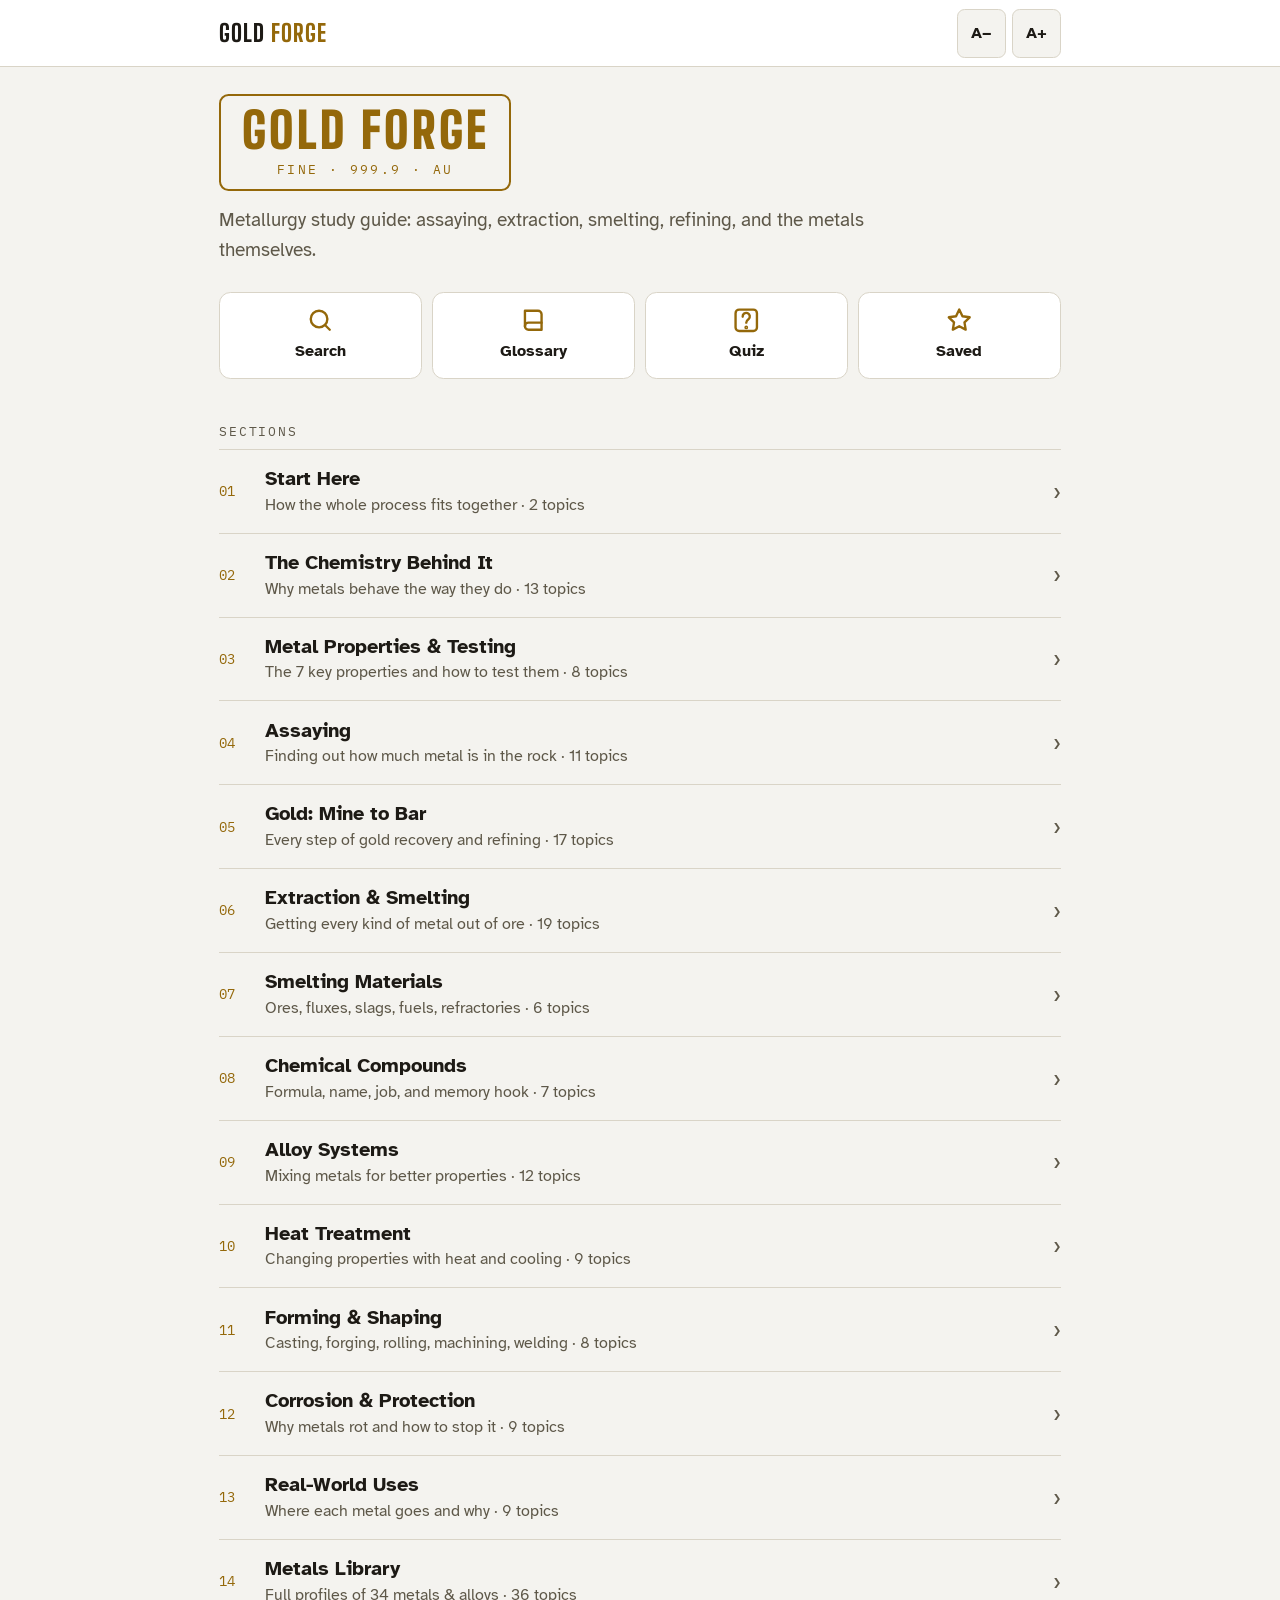
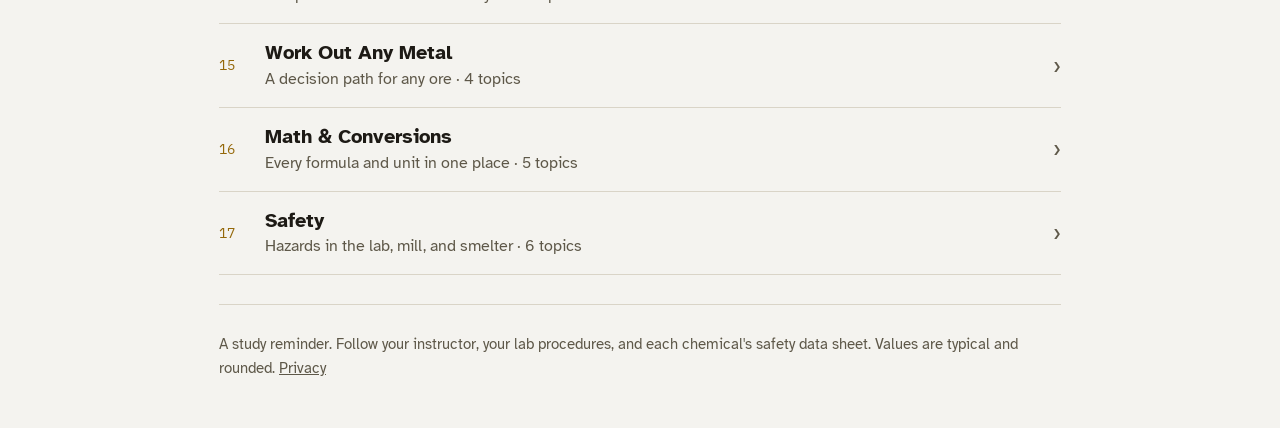
==== commit 1aef8039: "Add privacy page, search tags, sitemap, store screenshots Co-Authored-By: Claude Haiku 5.5 <noreply@" ====
--- a/index.html
+++ b/index.html
@@ -5,12 +5,20 @@
 <meta name="viewport" content="width=device-width, initial-scale=1, viewport-fit=cover">
 <title>Gold Forge</title>
 <meta name="claude:viewport-fit-sides" content="cover">
-<meta name="description" content="Metallurgy study guide: assaying, extraction, smelting, refining, and metals.">
+<meta name="description" content="Free metallurgy study app: fire assaying, gold recovery from mine to 99.99% bar, smelting and refining of 34 metals, chemistry, alloys, heat treatment, corrosion, glossary, and quizzes.">
 <meta name="theme-color" content="#1E1B16">
 <meta name="apple-mobile-web-app-capable" content="yes">
 <meta name="mobile-web-app-capable" content="yes">
 <meta name="apple-mobile-web-app-title" content="Gold Forge">
 <meta name="apple-mobile-web-app-status-bar-style" content="black-translucent">
+<link rel="canonical" href="https://cloudstifa1-cpu.github.io/gold-forge/">
+<meta property="og:type" content="website">
+<meta property="og:title" content="Gold Forge — Metallurgy Study App">
+<meta property="og:description" content="Free metallurgy study app: fire assaying, gold recovery from mine to 99.99% bar, smelting and refining of 34 metals, chemistry, alloys, heat treatment, corrosion, glossary, and quizzes.">
+<meta property="og:url" content="https://cloudstifa1-cpu.github.io/gold-forge/">
+<meta property="og:image" content="https://cloudstifa1-cpu.github.io/gold-forge/icon-512.png">
+<meta name="twitter:card" content="summary">
+<script type="application/ld+json">{"@context": "https://schema.org", "@type": "WebApplication", "name": "Gold Forge", "url": "https://cloudstifa1-cpu.github.io/gold-forge/", "description": "Free metallurgy study app: fire assaying, gold recovery from mine to 99.99% bar, smelting and refining of 34 metals, chemistry, alloys, heat treatment, corrosion, glossary, and quizzes.", "applicationCategory": "EducationalApplication", "operatingSystem": "Android, iOS, Windows, macOS", "isAccessibleForFree": true, "offers": {"@type": "Offer", "price": "0", "priceCurrency": "USD"}, "keywords": "metallurgy, fire assay, gold assay, smelting, refining, extractive metallurgy, heat treatment, study guide"}</script>
 <link rel="manifest" href="manifest.webmanifest">
 <link rel="icon" href="icon-192.png" type="image/png">
 <link rel="apple-touch-icon" href="apple-touch-icon.png">
@@ -40,13 +48,13 @@
 }
 @media (prefers-color-scheme: dark){
   :root:not([data-theme="light"]){
-    --bg:#14120E; --surface:#1E1B16; --sunk:#26221B; --fg:#EFE9DC; --muted:#B3AA97; --line:#3A342A;
+    --bg:#14120E; --surface:#1E1B16; --sunk:#26221B; --fg:#F7F2E7; --muted:#DCD3C0; --line:#3A342A;
     --gold:#E3B847; --gold-soft:#3A2F14; --slag:#9DBACB; --slag-soft:#1C2A31;
     --warn:#F0937F; --warn-soft:#3A1C16; --ok:#8FD19E; --ok-soft:#173022; color-scheme:dark;
   }
 }
 :root[data-theme="dark"]{
-  --bg:#14120E; --surface:#1E1B16; --sunk:#26221B; --fg:#EFE9DC; --muted:#B3AA97; --line:#3A342A;
+  --bg:#14120E; --surface:#1E1B16; --sunk:#26221B; --fg:#F7F2E7; --muted:#DCD3C0; --line:#3A342A;
   --gold:#E3B847; --gold-soft:#3A2F14; --slag:#9DBACB; --slag-soft:#1C2A31;
   --warn:#F0937F; --warn-soft:#3A1C16; --ok:#8FD19E; --ok-soft:#173022; color-scheme:dark;
 }
@@ -5382,7 +5390,7 @@
   '<button data-go="quiz">'+ICON.quiz+'Quiz</button>'+
   '<button data-go="saved">'+ICON.saved+'Saved</button></div>'+
   '<p class="label">Sections</p><ul class="rows">'+rows+'</ul>'+
-  '<div class="foot">A study reminder. Follow your instructor, your lab procedures, and each chemical\'s safety data sheet. Values are typical and rounded.</div>');
+  '<div class="foot">A study reminder. Follow your instructor, your lab procedures, and each chemical\'s safety data sheet. Values are typical and rounded. <a href="privacy.html" style="color:inherit">Privacy</a></div>');
 }
 
 function showSection(s){
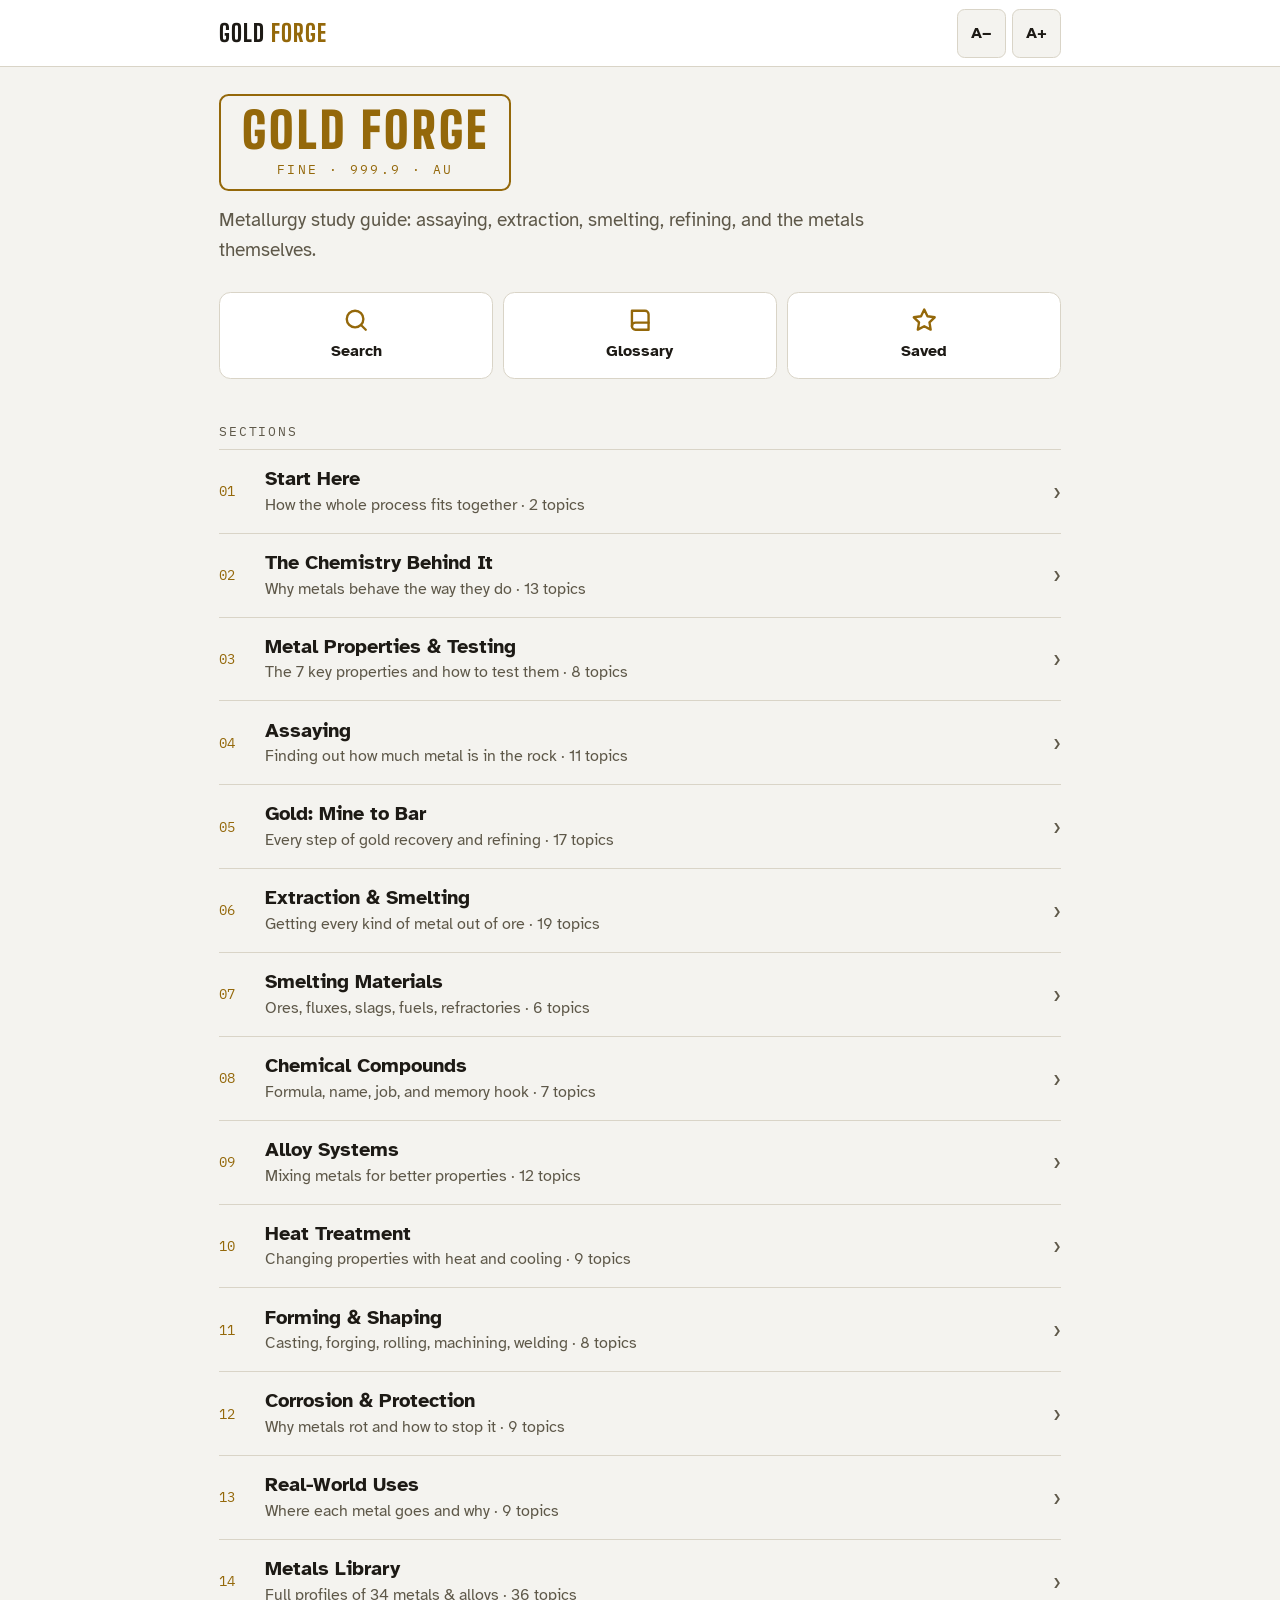
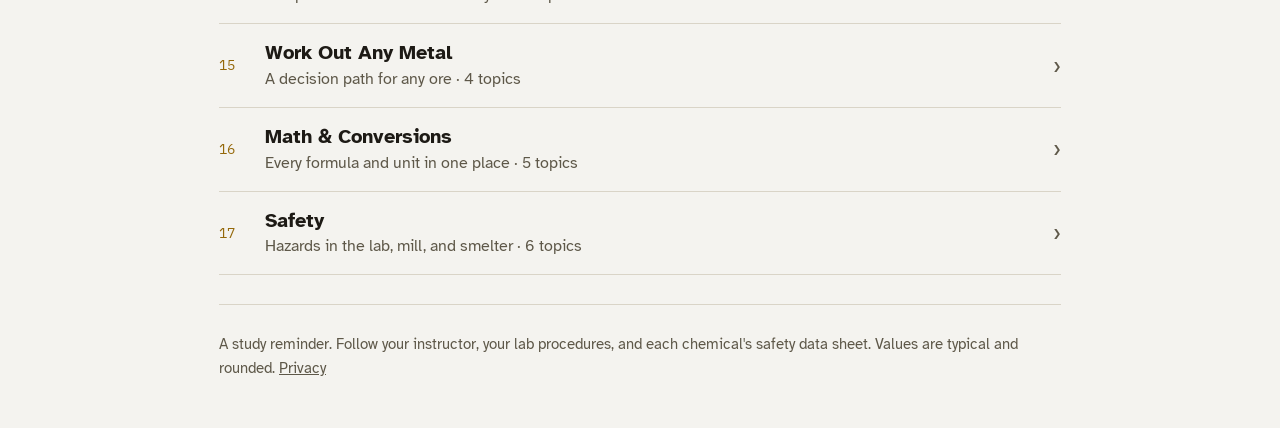
==== commit 98d813b9: "Remove quiz section Co-Authored-By: Claude Opus 5.5 <noreply@anthropic.com> Claude-Session: https://" ====
--- a/index.html
+++ b/index.html
@@ -5,7 +5,7 @@
 <meta name="viewport" content="width=device-width, initial-scale=1, viewport-fit=cover">
 <title>Gold Forge</title>
 <meta name="claude:viewport-fit-sides" content="cover">
-<meta name="description" content="Free metallurgy study app: fire assaying, gold recovery from mine to 99.99% bar, smelting and refining of 34 metals, chemistry, alloys, heat treatment, corrosion, glossary, and quizzes.">
+<meta name="description" content="Free metallurgy study app: fire assaying, gold recovery from mine to 99.99% bar, smelting and refining of 34 metals, chemistry, alloys, heat treatment, corrosion, and a glossary.">
 <meta name="theme-color" content="#1E1B16">
 <meta name="apple-mobile-web-app-capable" content="yes">
 <meta name="mobile-web-app-capable" content="yes">
@@ -14,11 +14,11 @@
 <link rel="canonical" href="https://cloudstifa1-cpu.github.io/gold-forge/">
 <meta property="og:type" content="website">
 <meta property="og:title" content="Gold Forge — Metallurgy Study App">
-<meta property="og:description" content="Free metallurgy study app: fire assaying, gold recovery from mine to 99.99% bar, smelting and refining of 34 metals, chemistry, alloys, heat treatment, corrosion, glossary, and quizzes.">
+<meta property="og:description" content="Free metallurgy study app: fire assaying, gold recovery from mine to 99.99% bar, smelting and refining of 34 metals, chemistry, alloys, heat treatment, corrosion, and a glossary.">
 <meta property="og:url" content="https://cloudstifa1-cpu.github.io/gold-forge/">
 <meta property="og:image" content="https://cloudstifa1-cpu.github.io/gold-forge/icon-512.png">
 <meta name="twitter:card" content="summary">
-<script type="application/ld+json">{"@context": "https://schema.org", "@type": "WebApplication", "name": "Gold Forge", "url": "https://cloudstifa1-cpu.github.io/gold-forge/", "description": "Free metallurgy study app: fire assaying, gold recovery from mine to 99.99% bar, smelting and refining of 34 metals, chemistry, alloys, heat treatment, corrosion, glossary, and quizzes.", "applicationCategory": "EducationalApplication", "operatingSystem": "Android, iOS, Windows, macOS", "isAccessibleForFree": true, "offers": {"@type": "Offer", "price": "0", "priceCurrency": "USD"}, "keywords": "metallurgy, fire assay, gold assay, smelting, refining, extractive metallurgy, heat treatment, study guide"}</script>
+<script type="application/ld+json">{"@context": "https://schema.org", "@type": "WebApplication", "name": "Gold Forge", "url": "https://cloudstifa1-cpu.github.io/gold-forge/", "description": "Free metallurgy study app: fire assaying, gold recovery from mine to 99.99% bar, smelting and refining of 34 metals, chemistry, alloys, heat treatment, corrosion, and a glossary.", "applicationCategory": "EducationalApplication", "operatingSystem": "Android, iOS, Windows, macOS", "isAccessibleForFree": true, "offers": {"@type": "Offer", "price": "0", "priceCurrency": "USD"}, "keywords": "metallurgy, fire assay, gold assay, smelting, refining, extractive metallurgy, heat treatment, study guide"}</script>
 <link rel="manifest" href="manifest.webmanifest">
 <link rel="icon" href="icon-192.png" type="image/png">
 <link rel="apple-touch-icon" href="apple-touch-icon.png">
@@ -84,7 +84,7 @@
 .stamp small{font-family:var(--f-mono);font-size:.7rem;letter-spacing:.18em;margin-top:.25rem}
 .mark p{margin:.8rem 0 0;color:var(--muted);max-width:34rem}
 
-.tools{display:grid;grid-template-columns:repeat(4,1fr);gap:.5rem;padding-block:.4rem 1rem}
+.tools{display:grid;grid-template-columns:repeat(3,1fr);gap:.5rem;padding-block:.4rem 1rem}
 .tools button{border:1px solid var(--line);background:var(--surface);border-radius:.6rem;padding:.7rem .3rem;font-weight:700;font-size:.85rem;display:flex;flex-direction:column;align-items:center;gap:.25rem;min-height:4.2rem}
 .tools svg{width:1.5rem;height:1.5rem;stroke:var(--gold);fill:none;stroke-width:2;stroke-linecap:round;stroke-linejoin:round}
 
@@ -183,7 +183,7 @@
 <main id="app"></main>
 <noscript><p style="padding:16px">Gold Forge needs JavaScript turned on.</p></noscript>
 <script>
-window.GF={sections:[],glossary:[],quiz:[],sec:function(s){this.sections.push(s);}};
+window.GF={sections:[],glossary:[],sec:function(s){this.sections.push(s);}};
 
 GF.sec({id:'start', title:'Start Here', sub:'How the whole process fits together', topics:[
 {t:'The Big Picture: Ground to Bar', b:`
@@ -217,7 +217,6 @@
 - Use **Search** to find any term, metal, mineral, or formula.
 - **A−** and **A+** at the top change the text size. Your choice is remembered.
 - **Glossary** has short definitions of every term.
-- **Quiz** tests you, including putting process steps in the right order.
 - **Saved** keeps topics you star for quick review.
 - Works with no signal once it has been opened one time.
 
@@ -5166,153 +5165,6 @@
 ['Yield strength','Stress where permanent deformation begins.']
 ];
 
-GF.quiz=[
-// why
-{s:'why',q:'Extracting a metal from its oxide ore is called…',a:['Oxidation','Reduction','Sublimation','Hydration'],c:1,e:'The metal ion gains electrons (Reduction Is Gain).'},
-{s:'why',q:'On an Ellingham diagram, the oxide that is hardest to reduce has a line that is…',a:['Highest','Lowest','Steepest','Flattest'],c:1,e:'Lower line = more stable oxide. "Lower wins."'},
-{s:'why',q:'Why can carbon smelt iron but not aluminum?',a:['Aluminum is too heavy','Al₂O₃ is far more stable than iron oxide','Carbon dissolves in aluminum','Aluminum boils too low'],c:1,e:'Al₂O₃ sits far down the Ellingham diagram; carbon can\'t take its oxygen at practical temperatures.'},
-{s:'why',q:'Which crystal structure is gold?',a:['BCC','HCP','FCC','Tetragonal'],c:2,e:'FCC — many slip planes, very ductile.'},
-{s:'why',q:'Austenite is…',a:['BCC iron with little carbon','FCC iron that holds up to about 2.1% carbon','Iron carbide','Layered ferrite and cementite'],c:1,e:'FCC γ-iron dissolves much more carbon than ferrite.'},
-{s:'why',q:'The eutectoid point in steel is at…',a:['0.76% C, 727 °C','4.3% C, 1147 °C','2.1% C, 912 °C','0.02% C, 770 °C'],c:0,e:'Austenite → pearlite at 727 °C and 0.76% C.'},
-{s:'why',q:'At the anode of a cell, what happens?',a:['Reduction','Oxidation','Nothing','Metal plates out'],c:1,e:'"An Ox, Red Cat" — Anode Oxidation, Reduction Cathode.'},
-{s:'why',q:'About how much gold can 1 amp-hour deposit from cyanide solution at 100% efficiency?',a:['1.2 g','4.0 g','7.35 g','19.3 g'],c:2,e:'Au⁺ needs one electron: 3600 C ÷ 96,485 × 196.97 ≈ 7.35 g.'},
-{s:'why',q:'Every metal strengthening method works by…',a:['Adding oxygen','Blocking dislocation movement','Making grains bigger','Raising density'],c:1,e:'Grain refinement, cold work, alloying, precipitates, martensite — all block dislocations.'},
-{s:'why',q:'Cyanide leaching must stay at about pH…',a:['2–3','6–7','10–11','13–14'],c:2,e:'Below about pH 9.2, cyanide forms deadly HCN gas.'},
-// props
-{s:'props',q:'Hardness is resistance to…',a:['Breaking under impact','Indentation or scratching','Stretching','Electrical flow'],c:1,e:'Localized plastic deformation — a surface property.'},
-{s:'props',q:'Toughness is best measured by…',a:['Rockwell test','Charpy impact test','Mohs scale','Conductivity'],c:1,e:'Energy absorbed by a notched bar.'},
-{s:'props',q:'Which Rockwell scale is used for hardened steel?',a:['HRB','HRC','HRA only','HV'],c:1,e:'HRC uses a diamond cone and 150 kgf.'},
-{s:'props',q:'Native gold has a Mohs hardness of about…',a:['2.5–3','5.5','6–6.5','9'],c:0,e:'Soft — a knife cuts it. Pyrite is 6–6.5.'},
-{s:'props',q:'Which metal is the best electrical conductor?',a:['Copper','Gold','Silver','Aluminum'],c:2,e:'Silver, then copper, gold, aluminum.'},
-{s:'props',q:'Ductile fracture looks like…',a:['A flat shiny break','A cup-and-cone with necking','A rusty break','A clean 45° cut'],c:1,e:'Cup-and-cone with dull fibrous surface.'},
-// assay
-{s:'assay',q:'One assay ton weighs…',a:['28.35 g','29.167 g','31.1035 g','30.000 g'],c:1,e:'Chosen so mg of gold = troy oz per short ton.'},
-{s:'assay',q:'In fire assay, what collects the gold?',a:['Borax','Silica','Lead','Soda ash'],c:2,e:'Lead from litharge sinks through the slag and dissolves gold and silver.'},
-{s:'assay',q:'What is the job of flour in the assay flux?',a:['Oxidizer','Reducing agent to make lead','Acid flux','Cover'],c:1,e:'Carbon reduces PbO to Pb; more flour = bigger button.'},
-{s:'assay',q:'Niter (KNO₃) is added to a fire assay charge when the ore…',a:['Has lots of sulfides','Is pure quartz','Has coarse gold','Is wet'],c:0,e:'Sulfides reduce too much lead; niter oxidizes them.'},
-{s:'assay',q:'A cupel is made of…',a:['Graphite','Bone ash or magnesia','Fire clay','Steel'],c:1,e:'Porous material that absorbs lead oxide.'},
-{s:'assay',q:'Why is silver added (inquartation)?',a:['To make the bead heavier to weigh','So nitric acid can dissolve the silver out during parting','To lower the melting point of slag','To color the bead'],c:1,e:'Too little silver and gold shields it from the acid.'},
-{s:'assay',q:'Which acid parts silver from gold?',a:['Hydrochloric','Sulfuric','Nitric','Hydrofluoric'],c:2,e:'Nitric dissolves silver but not gold.'},
-{s:'assay',q:'0.30 mg of gold from a 30 g charge is how many g/t?',a:['0.1 g/t','1.0 g/t','10 g/t','100 g/t'],c:2,e:'0.30 ÷ 30 × 1000 = 10 g/t.'},
-{s:'assay',q:'Feathers of PbO crystals on the cupel rim mean…',a:['Furnace too hot','Temperature about right','Button frozen','Bead is copper'],c:1,e:'Feathering shows a cool-enough cupellation (less loss).'},
-{s:'assay',q:'Samples are commonly pulverized to about 85% passing…',a:['2 mm','75 µm','1 mm','10 µm'],c:1,e:'About 200 mesh before taking the assay charge.'},
-{s:'assay',q:'What is a blank used for in QA/QC?',a:['Checking accuracy','Checking contamination','Checking precision','Calibrating the balance'],c:1,e:'Barren material should assay near zero.'},
-{s:'assay',q:'1 troy oz per short ton equals about…',a:['31.1 g/t','34.3 g/t','28.3 g/t','1 g/t'],c:1,e:'31.1035 g ÷ 0.907 t = 34.29 g/t.'},
-// gold
-{s:'gold',q:'In the Elsner equation, what is the oxidizer?',a:['Cyanide','Oxygen','Lime','Zinc'],c:1,e:'O₂ from air oxidizes gold; cyanide holds it in solution.'},
-{s:'gold',q:'Dissolved gold in cyanide is the ion…',a:['AuCl₄⁻','Au(CN)₂⁻','Au³⁺','AuS⁻'],c:1,e:'Dicyanoaurate (aurocyanide).'},
-{s:'gold',q:'CIL differs from CIP because in CIL…',a:['No cyanide is used','Carbon is in the leach tanks','Zinc replaces carbon','Ore is roasted'],c:1,e:'Leaching and adsorption happen together.'},
-{s:'gold',q:'Merrill-Crowe precipitates gold with…',a:['Activated carbon','Zinc dust','Iron filings','Sodium metabisulfite'],c:1,e:'Zinc cementation after clarifying and deaerating.'},
-{s:'gold',q:'Why deaerate solution before Merrill-Crowe?',a:['To cool it','Oxygen would redissolve gold and waste zinc','To raise pH','To remove cyanide'],c:1,e:'Vacuum tower removes dissolved oxygen.'},
-{s:'gold',q:'Elution strips gold from carbon using…',a:['Cold water','Hot caustic cyanide solution','Nitric acid','Mercury'],c:1,e:'Heat and high pH reverse the adsorption.'},
-{s:'gold',q:'Ore that steals dissolved gold back is called…',a:['Free-milling','Preg-robbing','Placer','Oxide'],c:1,e:'Natural carbon adsorbs Au(CN)₂⁻.'},
-{s:'gold',q:'Which pre-treatment uses an autoclave?',a:['Roasting','Pressure oxidation','Bio-oxidation','Gravity'],c:1,e:'POX at about 190–230 °C with oxygen pressure.'},
-{s:'gold',q:'Which flux is the oxidizer in doré smelting?',a:['Borax','Silica','Niter','Fluorspar'],c:2,e:'Niter oxidizes base metals into the slag.'},
-{s:'gold',q:'The Miller process refines gold with…',a:['Chlorine gas','Electrolysis','Cyanide','Nitric acid'],c:0,e:'Silver and base metals form chlorides; gold reaches about 99.5%.'},
-{s:'gold',q:'The Wohlwill process produces gold of about…',a:['90%','99.5%','99.99%','75%'],c:2,e:'Electrolytic refining in HAuCl₄/HCl.'},
-{s:'gold',q:'18K gold is what percent gold?',a:['58.3%','75%','91.7%','99.9%'],c:1,e:'18 ÷ 24 = 0.75.'},
-{s:'gold',q:'A troy ounce is…',a:['28.35 g','31.1035 g','29.167 g','1.555 g'],c:1,e:'Precious metal standard.'},
-{s:'gold',q:'Mercury boils at about…',a:['100 °C','357 °C','907 °C','1064 °C'],c:1,e:'That\'s why retorts can distill it off gold.'},
-// extract
-{s:'extract',q:'In a blast furnace, the main reducing gas is…',a:['CO₂','CO','O₂','N₂'],c:1,e:'CO forms from CO₂ + C and reduces iron oxide.'},
-{s:'extract',q:'Limestone in the blast furnace acts as…',a:['Fuel','Reducer','Flux','Catalyst'],c:2,e:'Becomes CaO, which slags the silica.'},
-{s:'extract',q:'Blast furnace hot metal contains about how much carbon?',a:['0.1%','1%','4–4.5%','10%'],c:2,e:'Steelmaking removes most of it.'},
-{s:'extract',q:'Copper concentrate is smelted first into…',a:['Blister copper','Matte','Cathode','Doré'],c:1,e:'Matte is molten Cu₂S·FeS.'},
-{s:'extract',q:'In copper electrorefining, gold and silver end up in…',a:['The cathode','Anode slime','The electrolyte','The slag'],c:1,e:'Noble metals don\'t dissolve; they fall as slime.'},
-{s:'extract',q:'Alumina is dissolved for electrolysis in molten…',a:['Borax','Cryolite','Salt','Lime'],c:1,e:'Na₃AlF₆ at about 950–960 °C.'},
-{s:'extract',q:'The Kroll process reduces TiCl₄ with…',a:['Carbon','Hydrogen','Magnesium','Aluminum'],c:2,e:'TiCl₄ + 2Mg → Ti + 2MgCl₂.'},
-{s:'extract',q:'Zinc dust is added to zinc electrolyte to…',a:['Raise pH','Remove copper and cadmium by cementation','Add oxygen','Make slag'],c:1,e:'More noble metals plate onto the zinc dust.'},
-{s:'extract',q:'The Parkes process uses zinc to remove ___ from lead.',a:['Copper','Silver and gold','Antimony','Bismuth'],c:1,e:'Precious metals prefer zinc; the crust is skimmed.'},
-{s:'extract',q:'Tungsten oxide is reduced to metal with…',a:['Coke','Hydrogen','Zinc','Electrolysis of brine'],c:1,e:'WO₃ + 3H₂ → W + 3H₂O.'},
-{s:'extract',q:'Roasting a sulfide in air produces an oxide and…',a:['CO₂','SO₂','H₂S','Cl₂'],c:1,e:'2ZnS + 3O₂ → 2ZnO + 2SO₂.'},
-{s:'extract',q:'Froth flotation separates minerals by…',a:['Density','Magnetism','Surface water-repellency','Color'],c:2,e:'Hydrophobic particles stick to bubbles.'},
-{s:'extract',q:'Nickel carbonyl is used in which refining process?',a:['Mond','Bayer','Kroll','Miller'],c:0,e:'Ni + 4CO ⇌ Ni(CO)₄.'},
-// materials
-{s:'materials',q:'Silica-rich (acid) gangue needs which kind of flux?',a:['Acid','Basic','Neutral','None'],c:1,e:'"Acid rock needs a Base."'},
-{s:'materials',q:'Which flux mainly thins (makes fluid) a slag?',a:['Fluorspar','Niter','Litharge','Coke'],c:0,e:'CaF₂ — "Fluorspar makes slag Flow."'},
-{s:'materials',q:'Basic slags should be held in which refractory?',a:['Silica brick','Magnesia brick','Fire clay','Glass'],c:1,e:'Match the refractory to the slag chemistry.'},
-{s:'materials',q:'Chalcopyrite\'s formula is…',a:['Cu₂S','CuFeS₂','FeS₂','Cu₂O'],c:1,e:'About 34.6% copper.'},
-{s:'materials',q:'Galena is the ore of…',a:['Zinc','Lead','Tin','Silver only'],c:1,e:'PbS.'},
-{s:'materials',q:'Cassiterite is the ore of…',a:['Tin','Titanium','Tungsten','Copper'],c:0,e:'SnO₂.'},
-// chem
-{s:'chem',q:'Aqua regia is…',a:['3 HNO₃ : 1 HCl','3 HCl : 1 HNO₃','1 H₂SO₄ : 1 HCl','HF + HNO₃'],c:1,e:'"3 to 1, the King is done."'},
-{s:'chem',q:'Which chemical is used in the Bayer process?',a:['HCl','NaOH','NaCN','H₂SO₄'],c:1,e:'Hot caustic soda dissolves aluminum hydroxide.'},
-{s:'chem',q:'Fe₂O₃ is named…',a:['Iron(II) oxide','Iron(III) oxide','Iron sulfide','Magnetite'],c:1,e:'Each iron is +3.'},
-{s:'chem',q:'CuSO₄ is used in flotation as…',a:['A collector','An activator','A frother','A depressant'],c:1,e:'Activates sphalerite and pyrite.'},
-{s:'chem',q:'ZnCl₂ is mostly used as…',a:['Soldering/galvanizing flux','Gold leach','Abrasive','Fuel'],c:0,e:'Cleans oxide so solder or zinc wets the steel.'},
-{s:'chem',q:'When diluting acid, you should…',a:['Add water to acid','Add acid to water','Mix fast','Use hot water'],c:1,e:'"Do what you oughta, add acid to water."'},
-{s:'chem',q:'Which reagent precipitates gold from aqua regia solution?',a:['Sodium metabisulfite (SO₂)','Nitric acid','Lime','Borax'],c:0,e:'Reduces AuCl₄⁻ to gold metal.'},
-{s:'chem',q:'Al₂O₃ is useful as an abrasive because its Mohs hardness is…',a:['3','5','9','10'],c:2,e:'Corundum = 9.'},
-// alloys
-{s:'alloys',q:'AISI 1045 steel contains about how much carbon?',a:['10.45%','4.5%','0.45%','0.045%'],c:2,e:'Last two digits = hundredths of a percent.'},
-{s:'alloys',q:'Stainless steel needs at least how much chromium?',a:['5%','10.5%','18%','25%'],c:1,e:'Forms a passive Cr₂O₃ film.'},
-{s:'alloys',q:'316 stainless differs from 304 by adding…',a:['Nickel','Molybdenum','Carbon','Titanium'],c:1,e:'2–3% Mo improves chloride pitting resistance.'},
-{s:'alloys',q:'Brass is copper plus…',a:['Tin','Zinc','Nickel','Aluminum'],c:1,e:'Bronze is copper plus tin.'},
-{s:'alloys',q:'In aluminum, the 6xxx series is alloyed with…',a:['Copper','Zinc','Magnesium + silicon','Manganese'],c:2,e:'6061, 6063 — heat-treatable, extrudes well.'},
-{s:'alloys',q:'The most common titanium alloy is…',a:['Ti-6Al-4V','Ti-3Mo','CP Grade 1','Ti-Ni'],c:0,e:'About half of titanium use.'},
-{s:'alloys',q:'Ductile iron gets its round graphite from adding…',a:['Chromium','Magnesium','Sulfur','Lead'],c:1,e:'Mg (or cerium) makes nodules.'},
-{s:'alloys',q:'Sterling silver is…',a:['99.9% Ag','92.5% Ag + 7.5% Cu','90% Ag + 10% Ni','75% Ag'],c:1,e:'Stamped 925.'},
-{s:'alloys',q:'Which tool steel letter means air-hardening?',a:['W','O','A','S'],c:2,e:'A2 is a common air-hardening tool steel.'},
-// heat
-{s:'heat',q:'Annealing steel ends with…',a:['Water quench','Slow furnace cool','Air cool','Oil quench'],c:1,e:'Slowest cooling = softest.'},
-{s:'heat',q:'Normalizing ends with…',a:['Furnace cool','Still-air cool','Brine quench','Freezing'],c:1,e:'"Normal people cool off in the Air."'},
-{s:'heat',q:'Quenching steel forms…',a:['Pearlite','Ferrite','Martensite','Cementite only'],c:2,e:'Carbon trapped in a BCT lattice.'},
-{s:'heat',q:'Tempering is done…',a:['Above A3','Below A1','Above melting','At −196 °C only'],c:1,e:'Usually 150–650 °C.'},
-{s:'heat',q:'A dark blue temper color means roughly…',a:['200 °C','240 °C','290–300 °C','600 °C'],c:2,e:'Spring temper.'},
-{s:'heat',q:'6061-T6 means solution treated and…',a:['Naturally aged','Artificially aged','Annealed','Strain hardened'],c:1,e:'T4 = natural aging; T6 = artificial.'},
-{s:'heat',q:'Which case hardening needs no quench?',a:['Carburizing','Nitriding','Induction hardening','Flame hardening'],c:1,e:'Done at about 500–550 °C, below A1.'},
-{s:'heat',q:'Hardenability is increased by…',a:['Alloying with Cr, Mo, Mn, Ni','Lower carbon','Coarser grains only','Faster heating'],c:0,e:'Alloys push the TTT nose to the right.'},
-// forming
-{s:'forming',q:'Cold working a metal makes it…',a:['Softer','Stronger and less ductile','Lighter','Non-magnetic'],c:1,e:'Work hardening — dislocations tangle.'},
-{s:'forming',q:'Lost-wax casting is also called…',a:['Die casting','Sand casting','Investment casting','Continuous casting'],c:2,e:'Used for jewelry and turbine blades.'},
-{s:'forming',q:'Why are forgings stronger than castings?',a:['They are heavier','Grain flow follows the part and porosity is closed','They contain more carbon','They are plated'],c:1,e:'Better fatigue and impact resistance.'},
-{s:'forming',q:'TIG welding uses an electrode made of…',a:['Copper','Tungsten','Carbon','Steel'],c:1,e:'Non-consumable tungsten with argon shielding.'},
-{s:'forming',q:'Brazing filler melts…',a:['Below 450 °C','Above 450 °C but below the base metal','Above the base metal','At room temperature'],c:1,e:'Soldering is below 450 °C.'},
-// corrosion
-{s:'corrosion',q:'In galvanic corrosion, which metal corrodes?',a:['The more noble one','The more active one','Both equally','Neither'],c:1,e:'The active metal becomes the anode.'},
-{s:'corrosion',q:'Zinc protects steel in galvanizing because zinc…',a:['Is harder','Is more active and corrodes first','Is noble','Is non-magnetic'],c:1,e:'Sacrificial protection plus barrier.'},
-{s:'corrosion',q:'Hot-dip galvanizing baths run at about…',a:['200 °C','450 °C','700 °C','1064 °C'],c:1,e:'Zinc melts at 419.5 °C.'},
-{s:'corrosion',q:'In anodizing, the aluminum part is the…',a:['Cathode','Anode','Electrolyte','Seal'],c:1,e:'Oxide grows on the anode.'},
-{s:'corrosion',q:'Chlorides most often cause which corrosion in stainless?',a:['Uniform','Pitting','Dezincification','Graphitization'],c:1,e:'Breaks down the passive film locally.'},
-{s:'corrosion',q:'Which is the most active metal in the galvanic series?',a:['Gold','Steel','Magnesium','Copper'],c:2,e:'"Magnesium Moves, Gold Stays."'},
-{s:'corrosion',q:'Stress corrosion cracking needs…',a:['Only stress','Only chemicals','Tensile stress + specific environment + susceptible metal','Heat only'],c:2,e:'All three together.'},
-// apps
-{s:'apps',q:'Catalytic converters mainly use…',a:['Gold and silver','Platinum, palladium, rhodium','Copper and zinc','Titanium'],c:1,e:'Largest use of PGMs.'},
-{s:'apps',q:'Jet engine turbine blades are made of…',a:['Aluminum','Nickel superalloys','Brass','Mild steel'],c:1,e:'Keep strength above 1000 °C.'},
-{s:'apps',q:'Which metal is best for seawater heat exchangers?',a:['Mild steel','Cupronickel','Magnesium','Zinc'],c:1,e:'Also titanium and super duplex.'},
-// metals
-{s:'metals',q:'Which metal has nearly the same density as gold?',a:['Lead','Tungsten','Silver','Platinum'],c:1,e:'19.25 vs 19.32 — used in fake gold bars.'},
-{s:'metals',q:'Which metal is liquid at room temperature?',a:['Gallium','Mercury','Cesium','Bismuth'],c:1,e:'Mercury melts at −38.8 °C.'},
-{s:'metals',q:'Which metal has the highest melting point?',a:['Platinum','Molybdenum','Tungsten','Titanium'],c:2,e:'3422 °C.'},
-{s:'metals',q:'The lightest metal is…',a:['Magnesium','Aluminum','Lithium','Beryllium'],c:2,e:'0.534 g/cm³ — floats on water.'},
-{s:'metals',q:'Most silver is produced as…',a:['Native silver nuggets','A by-product of Pb, Zn, Cu, and Au mining','Seawater extraction','Recycled film only'],c:1,e:'About 70% is by-product.'},
-{s:'metals',q:'Which metal expands when it freezes?',a:['Lead','Bismuth','Copper','Zinc'],c:1,e:'About 3% — like water.'},
-{s:'metals',q:'Fool\'s gold is…',a:['Chalcopyrite','Pyrite','Galena','Mica'],c:1,e:'FeS₂ — hard, brittle, greenish-black streak.'},
-{s:'metals',q:'Molybdenite is often recovered as a by-product of…',a:['Gold mines','Porphyry copper mines','Coal mines','Bauxite mines'],c:1,e:'Floated separately from the copper concentrate.'},
-{s:'workout',q:'A very reactive metal like magnesium is best produced by…',a:['Carbon smelting','Electrolysis or metallothermic reduction','Panning','Cyanidation'],c:1,e:'It sits near the bottom of the Ellingham diagram.'},
-{s:'workout',q:'Which assay method best measures low-level gold?',a:['Handheld XRF','Fire assay with AAS finish','Streak test','Spark test'],c:1,e:'FA-AAS is the exploration standard.'},
-{s:'workout',q:'A sulfide ore is usually first…',a:['Leached with cyanide','Concentrated by flotation','Sent straight to electrolysis','Calcined to carbonate'],c:1,e:'Then roasted or matte smelted.'},
-{s:'safety',q:'Molten metal + water causes…',a:['Faster cooling only','A steam explosion','No reaction','Slag'],c:1,e:'Dry and preheat everything.'},
-{s:'safety',q:'Which extinguisher class is for burning magnesium?',a:['A','B','C','D'],c:3,e:'Class D or dry sand; never water.'},
-{s:'safety',q:'Cyanide + acid makes…',a:['Harmless salt','HCN gas','Oxygen','Chlorine'],c:1,e:'Keep cyanide above pH 10.5.'},
-// order questions
-{s:'extract',type:'order',q:'Put the basic extraction steps in order.',steps:['Mining','Crushing & grinding','Concentration','Smelting','Refining','Casting']},
-{s:'assay',type:'order',q:'Put the fire assay steps in order.',steps:['Weigh sample and flux','Fusion in a crucible','Pour and break off slag','Cupellation','Parting with nitric acid','Weigh the gold']},
-{s:'assay',type:'order',q:'Put sample preparation in order.',steps:['Dry','Crush','Split','Pulverize','Take the assay charge']},
-{s:'gold',type:'order',q:'Put the CIL gold plant steps in order.',steps:['Grind','Leach with cyanide and carbon','Elute loaded carbon','Electrowin','Smelt to doré','Refine']},
-{s:'gold',type:'order',q:'Put Merrill-Crowe steps in order.',steps:['Clarify solution','Deaerate','Add zinc dust','Filter precipitate','Smelt']},
-{s:'gold',type:'order',q:'Put elution steps in order.',steps:['Acid wash','Rinse','Caustic cyanide pre-soak','Hot elution','Electrowinning','Regenerate carbon in kiln']},
-{s:'extract',type:'order',q:'Put copper sulfide processing in order.',steps:['Flotation','Flash smelting to matte','Converting to blister','Fire refining to anodes','Electrorefining to cathode']},
-{s:'extract',type:'order',q:'Put the zinc RLE steps in order.',steps:['Roast','Acid leach','Purify with zinc dust','Electrowin','Melt and cast']},
-{s:'extract',type:'order',q:'Put the Kroll process in order.',steps:['Chlorinate TiO₂ to TiCl₄','Distill TiCl₄','Reduce with magnesium','Vacuum distill sponge','Vacuum arc remelt']},
-{s:'heat',type:'order',q:'Put hardening steel in order.',steps:['Austenitize','Soak','Quench','Temper']},
-{s:'heat',type:'order',q:'Put precipitation hardening in order.',steps:['Solution treat','Quench','Age']},
-{s:'corrosion',type:'order',q:'Put hot-dip galvanizing in order.',steps:['Degrease','Pickle in acid','Flux','Dip in molten zinc','Cool and inspect']},
-{s:'corrosion',type:'order',q:'Put anodizing in order.',steps:['Clean','Etch','Desmut','Anodize','Dye (optional)','Seal']},
-{s:'props',type:'order',q:'Put the stress-strain curve stages in order.',steps:['Elastic region','Yield point','Strain hardening','Ultimate tensile strength','Necking','Fracture']},
-{s:'forming',type:'order',q:'Put investment (lost-wax) casting in order.',steps:['Make wax pattern','Build wax tree','Coat in ceramic','Melt out wax','Pour metal','Break off shell']}
-];
-
 (function(){
 'use strict';
 var S=GF.sections, byId={};
@@ -5369,7 +5221,6 @@
   if(p[0]==='t'&&byId[p[1]])return showTopic(byId[p[1]],parseInt(p[2],10)||0);
   if(p[0]==='search')return showSearch();
   if(p[0]==='glossary')return showGlossary();
-  if(p[0]==='quiz')return showQuiz();
   if(p[0]==='saved')return showSaved();
   showHome();
 }
@@ -5377,7 +5228,6 @@
 var ICON={
  search:'<svg viewBox="0 0 24 24"><circle cx="11" cy="11" r="7"/><path d="M20 20l-4-4"/></svg>',
  glossary:'<svg viewBox="0 0 24 24"><path d="M5 4h11a3 3 0 013 3v13H8a3 3 0 01-3-3z"/><path d="M5 17a3 3 0 013-3h11"/></svg>',
- quiz:'<svg viewBox="0 0 24 24"><path d="M9 9a3 3 0 115 2c-1 .7-2 1.3-2 3"/><circle cx="12" cy="18" r=".6"/><rect x="3" y="3" width="18" height="18" rx="3"/></svg>',
  saved:'<svg viewBox="0 0 24 24"><path d="M12 3l2.7 5.6 6.1.9-4.4 4.3 1 6.1L12 17l-5.4 2.9 1-6.1L3.2 9.5l6.1-.9z"/></svg>'
 };
 
@@ -5387,7 +5237,6 @@
   '<div class="tools">'+
   '<button data-go="search">'+ICON.search+'Search</button>'+
   '<button data-go="glossary">'+ICON.glossary+'Glossary</button>'+
-  '<button data-go="quiz">'+ICON.quiz+'Quiz</button>'+
   '<button data-go="saved">'+ICON.saved+'Saved</button></div>'+
   '<p class="label">Sections</p><ul class="rows">'+rows+'</ul>'+
   '<div class="foot">A study reminder. Follow your instructor, your lab procedures, and each chemical\'s safety data sheet. Values are typical and rounded. <a href="privacy.html" style="color:inherit">Privacy</a></div>');
@@ -5457,54 +5306,6 @@
   app.querySelectorAll('[data-l]').forEach(function(b){b.onclick=function(){gq.value='';draw();var t=document.getElementById('g-'+b.dataset.l);if(t)t.scrollIntoView({behavior:'smooth',block:'start'});};});
 }
 
-/* ---------- quiz ---------- */
-function shuffle(a){a=a.slice();for(var i=a.length-1;i>0;i--){var j=Math.floor(Math.random()*(i+1));var t=a[i];a[i]=a[j];a[j]=t;}return a;}
-var qState=null, qPick=load('qpick','all');
-function showQuiz(){
-  var secs=S.filter(function(s){return GF.quiz.some(function(q){return q.s===s.id;});});
-  var opts='<option value="all">All sections</option>'+secs.map(function(s){return '<option value="'+s.id+'"'+(qPick===s.id?' selected':'')+'>'+esc(s.title)+'</option>';}).join('');
-  view('<header class="head"><h1>Quiz</h1><p>Ten questions at a time, including step-order questions.</p></header><label class="label" for="qsec" style="display:block">Section</label><select class="field" id="qsec" style="margin-top:0">'+opts+'</select><div id="qz"></div>');
-  var sel=document.getElementById('qsec'); sel.onchange=function(){qPick=sel.value;save('qpick',qPick);start();};
-  start();
-}
-function start(){
-  var pool=GF.quiz.filter(function(q){return qPick==='all'||q.s===qPick;});
-  qState={qs:shuffle(pool).slice(0,10),i:0,score:0};
-  ask();
-}
-function ask(){
-  var box=document.getElementById('qz'); if(!box)return;
-  var st=qState, q=st.qs[st.i];
-  if(!q){box.innerHTML='<div class="qcard"><p class="label">Result</p><div class="score">'+st.score+' / '+st.qs.length+'</div><p>'+(st.score===st.qs.length?'Perfect score.':st.score>=st.qs.length*0.7?'Solid. Review the ones you missed.':'Keep studying the sections you missed, then try again.')+'</p><button class="next" id="again">New quiz</button></div>';
-    document.getElementById('again').onclick=start;return;}
-  var meta='<div class="qmeta"><span>Question '+(st.i+1)+' of '+st.qs.length+'</span><span>Score '+st.score+'</span></div>';
-  if(q.type==='order'){
-    var picked=[], opts=shuffle(q.steps);
-    box.innerHTML='<div class="qcard">'+meta+'<p class="qq">'+esc(q.q)+'</p><p class="ordhint">Tap the steps in order.</p><ol class="ord" id="ord"></ol><div class="opts" id="opts">'+opts.map(function(o,i){return '<button data-i="'+i+'">'+esc(o)+'</button>';}).join('')+'</div><button class="ghost" id="undo">Undo last</button><div id="fb"></div></div>';
-    var ord=document.getElementById('ord');
-    function draw(){ord.innerHTML=picked.map(function(i){return '<li>'+esc(opts[i])+'</li>';}).join('');
-      box.querySelectorAll('#opts button').forEach(function(b){b.hidden=picked.indexOf(+b.dataset.i)>=0;});}
-    box.querySelectorAll('#opts button').forEach(function(b){b.onclick=function(){picked.push(+b.dataset.i);draw();if(picked.length===opts.length)check();};});
-    document.getElementById('undo').onclick=function(){picked.pop();draw();};
-    function check(){
-      var ok=true;ord.querySelectorAll('li').forEach(function(li,n){var r=opts[picked[n]]===q.steps[n];if(!r)ok=false;li.className=r?'right':'wrong';});
-      document.getElementById('undo').hidden=true;
-      if(ok)st.score++;
-      document.getElementById('fb').innerHTML='<div class="fb '+(ok?'ok':'no')+'"><b>'+(ok?'Correct order':'Correct order is')+'</b>'+(ok?'':'<ol>'+q.steps.map(function(s){return '<li>'+esc(s)+'</li>';}).join('')+'</ol>')+'</div><button class="next" id="nx">Next question</button>';
-      document.getElementById('nx').onclick=function(){st.i++;ask();};
-    }
-    return;
-  }
-  var order=shuffle(q.a.map(function(_,i){return i;}));
-  box.innerHTML='<div class="qcard">'+meta+'<p class="qq">'+esc(q.q)+'</p><div class="opts">'+order.map(function(i){return '<button data-i="'+i+'">'+esc(q.a[i])+'</button>';}).join('')+'</div><div id="fb"></div></div>';
-  box.querySelectorAll('.opts button').forEach(function(b){b.onclick=function(){
-    var pick=+b.dataset.i, ok=pick===q.c; if(ok)st.score++;
-    box.querySelectorAll('.opts button').forEach(function(x){x.disabled=true;if(+x.dataset.i===q.c)x.classList.add('right');else if(x===b)x.classList.add('wrong');});
-    document.getElementById('fb').innerHTML='<div class="fb '+(ok?'ok':'no')+'"><b>'+(ok?'Correct':'Not quite — answer: '+esc(q.a[q.c]))+'</b>'+esc(q.e||'')+'</div><button class="next" id="nx">'+(st.i+1<st.qs.length?'Next question':'See score')+'</button>';
-    document.getElementById('nx').onclick=function(){st.i++;ask();};
-  };});
-}
-
 /* ---------- delegated navigation ---------- */
 app.addEventListener('click',function(e){var b=e.target.closest('[data-go]');if(b){e.preventDefault();go(b.dataset.go);}});
 
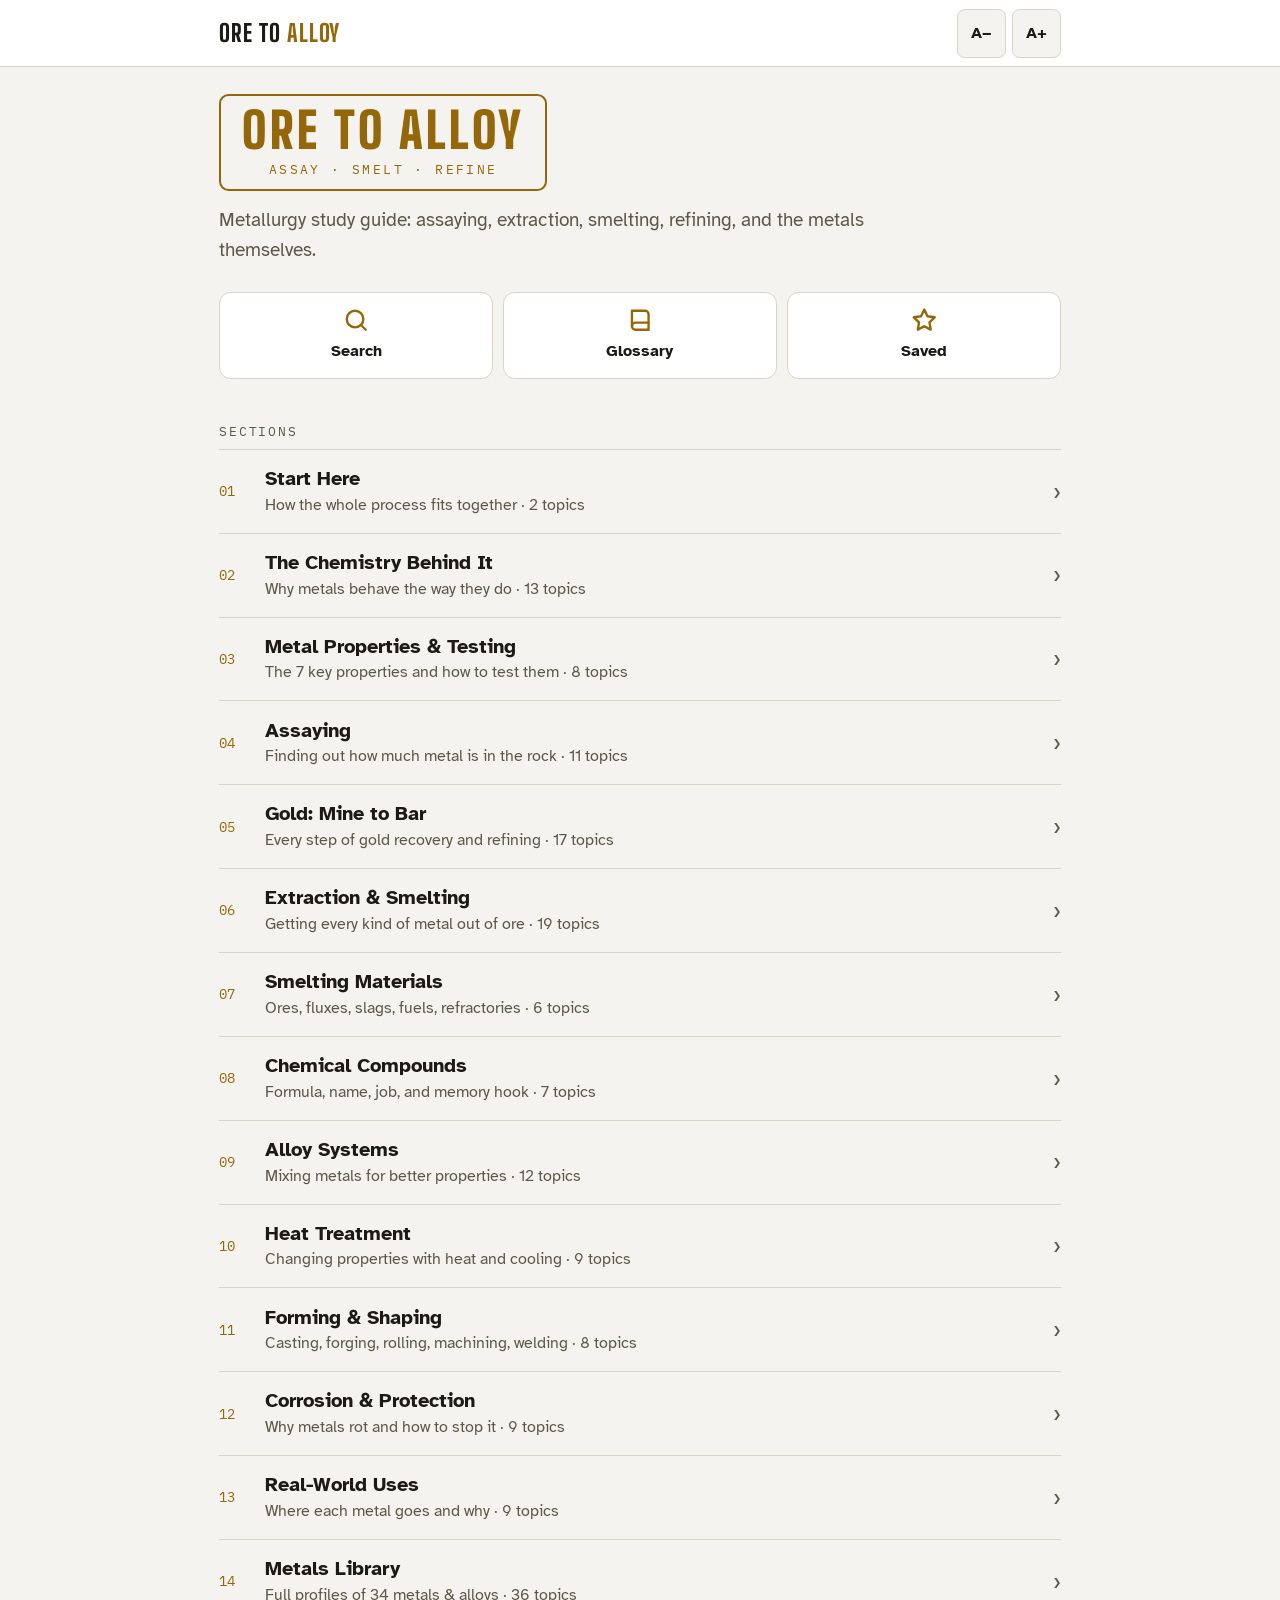
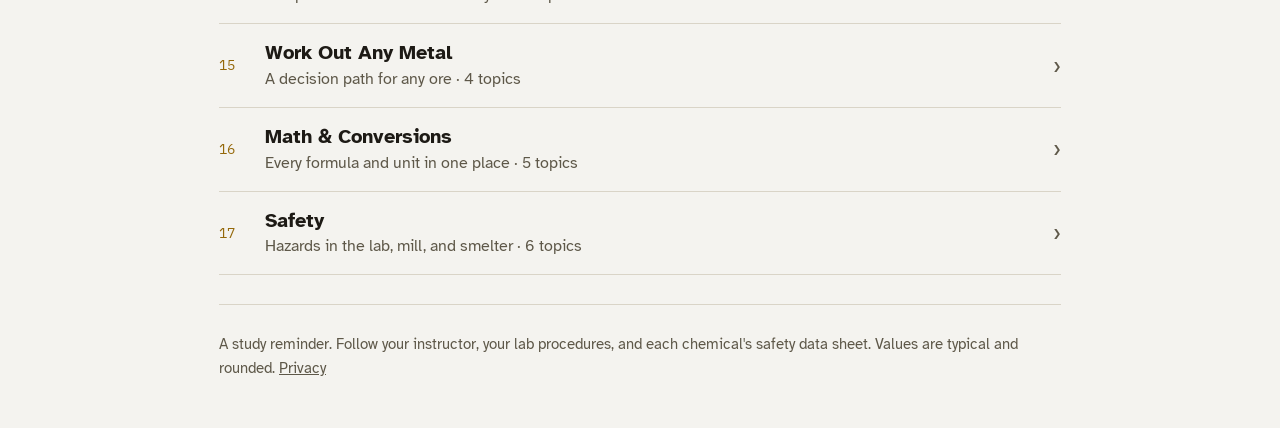
==== commit ecc6927d: "Rename app to Ore to Alloy Co-Authored-By: Claude Opus 5.5 <noreply@anthropic.com> Claude-Session: h" ====
--- a/index.html
+++ b/index.html
@@ -3,22 +3,22 @@
 <head>
 <meta charset="utf-8">
 <meta name="viewport" content="width=device-width, initial-scale=1, viewport-fit=cover">
-<title>Gold Forge</title>
+<title>Ore to Alloy</title>
 <meta name="claude:viewport-fit-sides" content="cover">
 <meta name="description" content="Free metallurgy study app: fire assaying, gold recovery from mine to 99.99% bar, smelting and refining of 34 metals, chemistry, alloys, heat treatment, corrosion, and a glossary.">
 <meta name="theme-color" content="#1E1B16">
 <meta name="apple-mobile-web-app-capable" content="yes">
 <meta name="mobile-web-app-capable" content="yes">
-<meta name="apple-mobile-web-app-title" content="Gold Forge">
+<meta name="apple-mobile-web-app-title" content="Ore to Alloy">
 <meta name="apple-mobile-web-app-status-bar-style" content="black-translucent">
 <link rel="canonical" href="https://cloudstifa1-cpu.github.io/gold-forge/">
 <meta property="og:type" content="website">
-<meta property="og:title" content="Gold Forge — Metallurgy Study App">
+<meta property="og:title" content="Ore to Alloy — Metallurgy Study App">
 <meta property="og:description" content="Free metallurgy study app: fire assaying, gold recovery from mine to 99.99% bar, smelting and refining of 34 metals, chemistry, alloys, heat treatment, corrosion, and a glossary.">
 <meta property="og:url" content="https://cloudstifa1-cpu.github.io/gold-forge/">
 <meta property="og:image" content="https://cloudstifa1-cpu.github.io/gold-forge/icon-512.png">
 <meta name="twitter:card" content="summary">
-<script type="application/ld+json">{"@context": "https://schema.org", "@type": "WebApplication", "name": "Gold Forge", "url": "https://cloudstifa1-cpu.github.io/gold-forge/", "description": "Free metallurgy study app: fire assaying, gold recovery from mine to 99.99% bar, smelting and refining of 34 metals, chemistry, alloys, heat treatment, corrosion, and a glossary.", "applicationCategory": "EducationalApplication", "operatingSystem": "Android, iOS, Windows, macOS", "isAccessibleForFree": true, "offers": {"@type": "Offer", "price": "0", "priceCurrency": "USD"}, "keywords": "metallurgy, fire assay, gold assay, smelting, refining, extractive metallurgy, heat treatment, study guide"}</script>
+<script type="application/ld+json">{"@context": "https://schema.org", "@type": "WebApplication", "name": "Ore to Alloy", "url": "https://cloudstifa1-cpu.github.io/gold-forge/", "description": "Free metallurgy study app: fire assaying, gold recovery from mine to 99.99% bar, smelting and refining of 34 metals, chemistry, alloys, heat treatment, corrosion, and a glossary.", "applicationCategory": "EducationalApplication", "operatingSystem": "Android, iOS, Windows, macOS", "isAccessibleForFree": true, "offers": {"@type": "Offer", "price": "0", "priceCurrency": "USD"}, "keywords": "metallurgy, fire assay, gold assay, smelting, refining, extractive metallurgy, heat treatment, study guide"}</script>
 <link rel="manifest" href="manifest.webmanifest">
 <link rel="icon" href="icon-192.png" type="image/png">
 <link rel="apple-touch-icon" href="apple-touch-icon.png">
@@ -177,11 +177,11 @@
 <body>
 <div class="bar"><div class="wrap">
 <button class="back" id="back" aria-label="Back" hidden>‹</button>
-<button class="brand" id="brand" aria-label="Home">Gold <span>Forge</span></button>
+<button class="brand" id="brand" aria-label="Home">Ore to <span>Alloy</span></button>
 <div class="sz"><button id="aminus" aria-label="Smaller text">A−</button><button id="aplus" aria-label="Bigger text">A+</button></div>
 </div></div>
 <main id="app"></main>
-<noscript><p style="padding:16px">Gold Forge needs JavaScript turned on.</p></noscript>
+<noscript><p style="padding:16px">Ore to Alloy needs JavaScript turned on.</p></noscript>
 <script>
 window.GF={sections:[],glossary:[],sec:function(s){this.sections.push(s);}};
 
@@ -212,7 +212,7 @@
 - **Physical metallurgy** — what happens inside the metal after (structure, alloys, heat treatment, properties)
 - **Mechanical metallurgy** — how metal behaves under force (forming, testing, failure)
 `},
-{t:'How to Use Gold Forge', b:`
+{t:'How to Use Ore to Alloy', b:`
 - Tap a section on the home screen, then a topic.
 - Use **Search** to find any term, metal, mineral, or formula.
 - **A−** and **A+** at the top change the text size. Your choice is remembered.
@@ -5233,7 +5233,7 @@
 
 function showHome(){
   var rows=S.map(function(s,i){return '<li><button data-go="s.'+s.id+'"><span class="n">'+String(i+1).padStart(2,'0')+'</span><span class="tx"><span class="tt">'+esc(s.title)+'</span><span class="sb">'+esc(s.sub)+' · '+s.topics.length+' topics</span></span><span class="ch">›</span></button></li>';}).join('');
-  view('<section class="mark"><div class="stamp"><b>Gold Forge</b><small>FINE · 999.9 · AU</small></div><p>Metallurgy study guide: assaying, extraction, smelting, refining, and the metals themselves.</p></section>'+
+  view('<section class="mark"><div class="stamp"><b>Ore to Alloy</b><small>ASSAY · SMELT · REFINE</small></div><p>Metallurgy study guide: assaying, extraction, smelting, refining, and the metals themselves.</p></section>'+
   '<div class="tools">'+
   '<button data-go="search">'+ICON.search+'Search</button>'+
   '<button data-go="glossary">'+ICON.glossary+'Glossary</button>'+
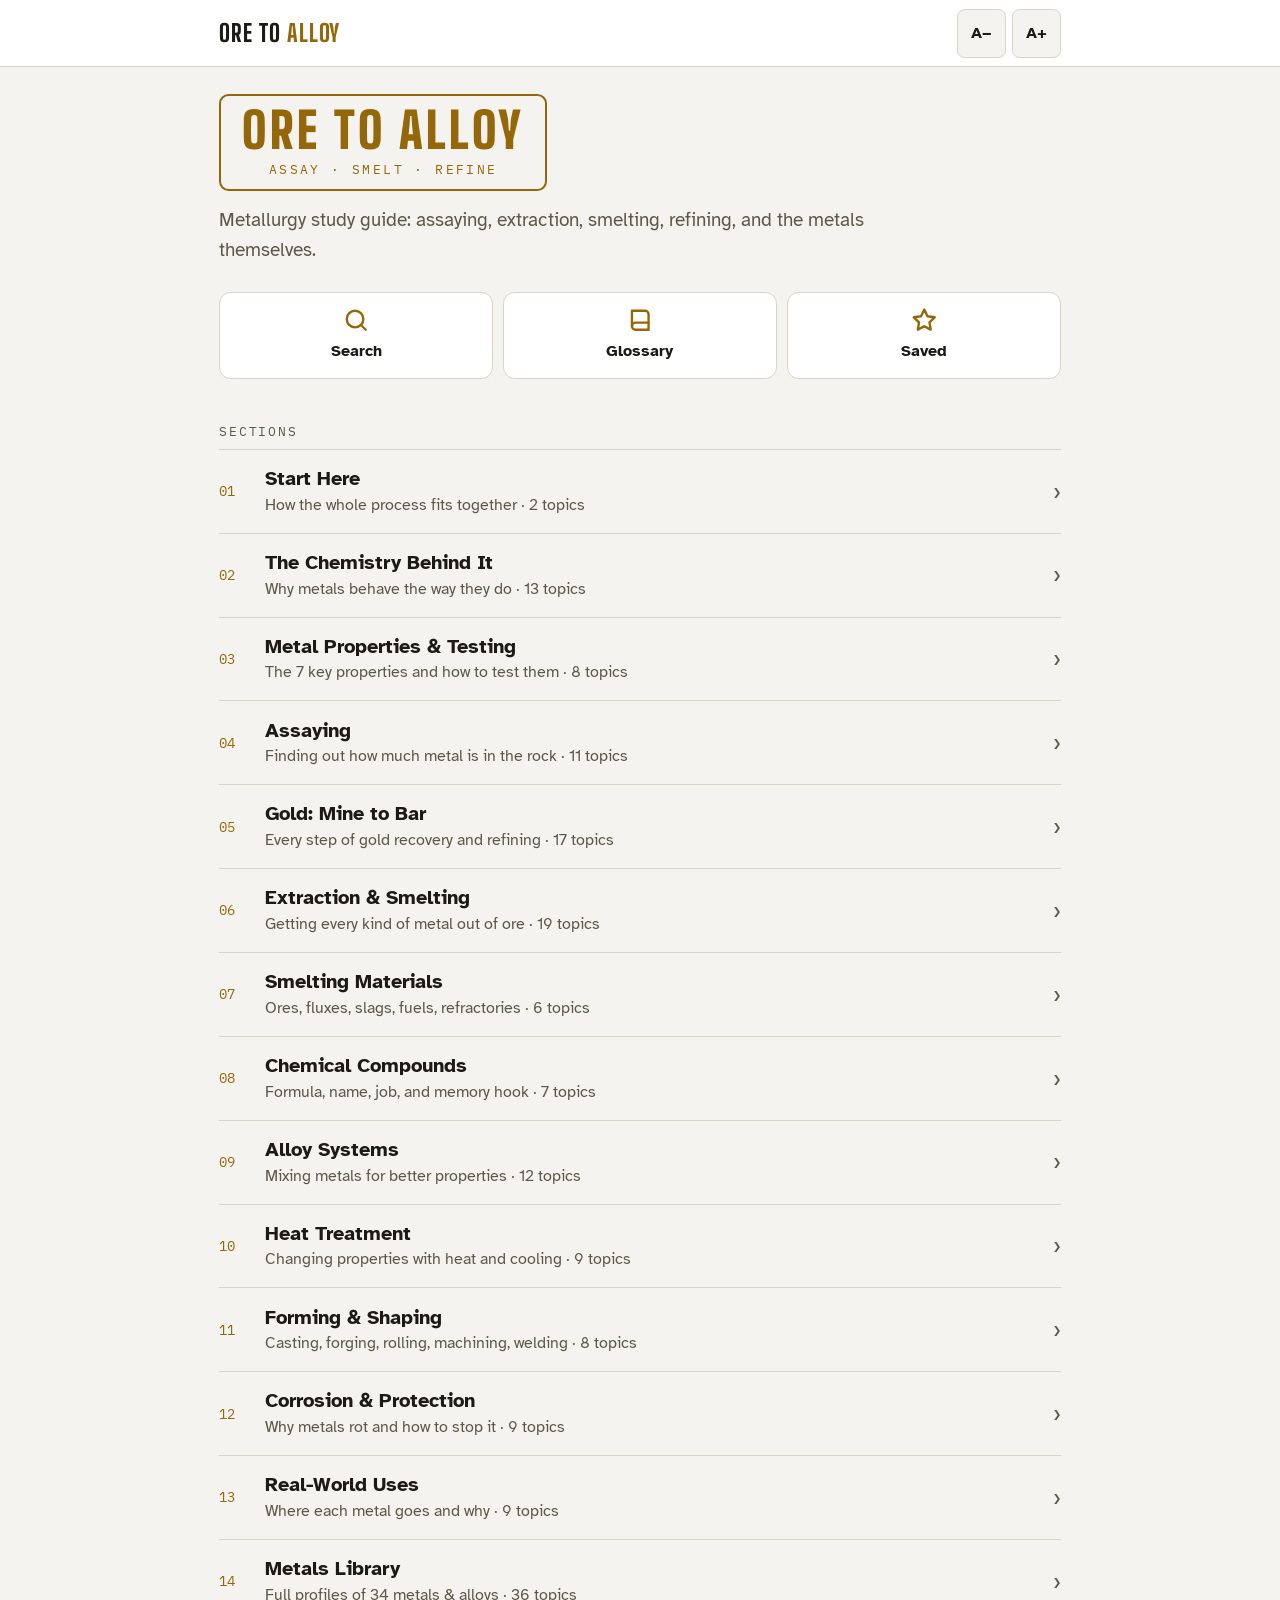
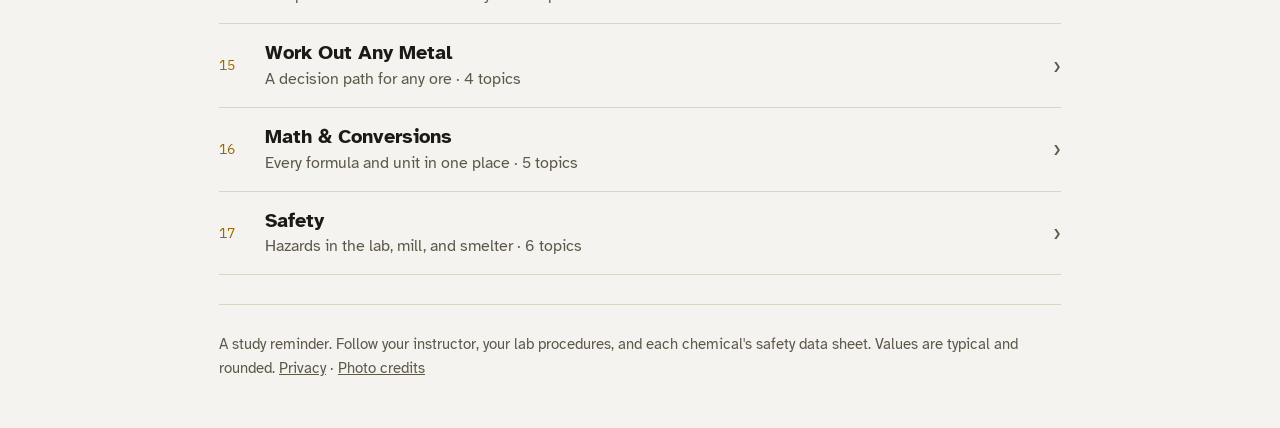
==== commit 5193eb99: "Add photos for metals, ores, and processes with credits page Co-Authored-By: Claude Opus 5.5 <norepl" ====
--- a/index.html
+++ b/index.html
@@ -171,6 +171,29 @@
 .foot{padding-block:1.5rem 2.5rem;color:var(--muted);font-size:.8rem;border-top:1px solid var(--line);margin-top:1.5rem}
 @media (max-width:380px){.tools button{font-size:.75rem}.stamp b{font-size:2.1rem}}
 @media (prefers-reduced-motion:no-preference){.view{animation:in .18s ease-out}@keyframes in{from{opacity:.4;transform:translateY(4px)}to{opacity:1;transform:none}}}
+
+/* Photos */
+.rows .thumb{width:3.4rem;height:3.4rem;object-fit:cover;border-radius:.45rem;flex:none;background:var(--sunk);border:1px solid var(--line)}
+.gal{display:flex;gap:.7rem;overflow-x:auto;scroll-snap-type:x mandatory;padding-block:.9rem .2rem;margin-inline:-4px;padding-inline:4px;-webkit-overflow-scrolling:touch}
+.gal figure{margin:0;flex:0 0 82%;scroll-snap-align:start;min-width:0}
+.gal.one figure{flex-basis:100%}
+.gal .ph{display:block;width:100%;padding:0;border:1px solid var(--line);border-radius:.6rem;overflow:hidden;background:var(--sunk);aspect-ratio:4/3;max-width:100%}
+.gal img{width:100%;height:100%;object-fit:cover;display:block}
+.gal figcaption{font-size:.85rem;line-height:1.35;margin-top:.35rem;color:var(--fg)}
+.galhint{font-family:var(--f-mono);font-size:.68rem;letter-spacing:.1em;text-transform:uppercase;color:var(--muted);margin:.35rem 0 0}
+.lb{position:fixed;inset:0;z-index:50;background:rgba(10,9,7,.96);display:flex;flex-direction:column;justify-content:center;align-items:center;gap:.8rem;
+  padding:max(16px,env(safe-area-inset-top,0px)) max(16px,env(safe-area-inset-right,0px)) max(16px,env(safe-area-inset-bottom,0px)) max(16px,env(safe-area-inset-left,0px))}
+.lb[hidden]{display:none}
+.lb img{max-width:100%;max-height:70vh;object-fit:contain;border-radius:.4rem}
+.lbx{position:absolute;top:max(12px,env(safe-area-inset-top,0px));right:max(12px,env(safe-area-inset-right,0px));border:1px solid #6b6252;background:#1E1B16;color:#F7F2E7;border-radius:2rem;padding:.5rem 1rem;font-weight:700;min-height:2.8rem}
+.lbc{color:#F7F2E7;text-align:center;max-width:36rem;display:flex;flex-direction:column;gap:.3rem}
+.lbc b{font-size:1.05rem}
+.lbc span{font-size:.8rem;color:#E4DCCB}
+.lbc a{color:#E3B847}
+.cr{display:flex;gap:.8rem;align-items:center;padding:.6rem 0;color:inherit;text-decoration:none}
+.cr img{width:3.2rem;height:3.2rem;object-fit:cover;border-radius:.4rem;flex:none}
+.cr .ht{display:block;font-weight:700}
+.cr .hx{display:block;color:var(--muted);font-size:.8rem;overflow-wrap:anywhere}
 
 </style>
 </head>
@@ -5165,6 +5188,9 @@
 ['Yield strength','Stress where permanent deformation begins.']
 ];
 
+GF.images={"gold-bullion-2":{"f":"img/gold-bullion-2.webp","c":"Gold bar","a":"Szaaman","l":"Public domain","u":"https://commons.wikimedia.org/wiki/File:Gold_bullion_2.jpg"},"metallic-bonding-example":{"f":"img/metallic-bonding-example.webp","c":"Metallic bonding: metal ions in a sea of electrons","a":"JackFromReedsburg","l":"CC0","u":"https://commons.wikimedia.org/wiki/File:Metallic_Bonding_Example.svg"},"burgers-vector-and-dislocations-screw-and-edge-type":{"f":"img/burgers-vector-and-dislocations-screw-and-edge-type.webp","c":"Dislocation (diagram)","a":"Martin Fleck","l":"CC BY-SA 4.0","u":"https://commons.wikimedia.org/wiki/File:Burgers_Vector_and_dislocations_%28screw_and_edge_type%29.svg"},"compilation-of-polycrystalline-structures-composed-of-crysta":{"f":"img/compilation-of-polycrystalline-structures-composed-of-crysta.webp","c":"Metal grains (crystallites)","a":"Images used in compilation by Eisenbeisser, Zureks, Georg Slickers, TMg, and Edward Pleshakov Compilation Own work.","l":"CC BY-SA 3.0","u":"https://commons.wikimedia.org/wiki/File:Compilation_of_polycrystalline_structures_composed_of_crystallites.jpg"},"pure-iron-phase-diagram-en":{"f":"img/pure-iron-phase-diagram-en.webp","c":"Iron phase diagram (temperature vs pressure)","a":"Diagramma_di_fase_del_ferro_puro.svg: Daniele Pugliesi derivative work: Daniele Pugliesi (talk)","l":"CC BY-SA 3.0","u":"https://commons.wikimedia.org/wiki/File:Pure_iron_phase_diagram_%28EN%29.svg"},"t-t-t-diagram":{"f":"img/t-t-t-diagram.webp","c":"TTT diagram for steel","a":"Metallos","l":"CC BY-SA 4.0","u":"https://commons.wikimedia.org/wiki/File:T-T-T-diagram.svg"},"galvanic-cell-with-no-cation-flow":{"f":"img/galvanic-cell-with-no-cation-flow.webp","c":"Galvanic cell (diagram)","a":"Original: Ohiostandard Vector: AntiCompositeNumber","l":"CC BY-SA 4.0","u":"https://commons.wikimedia.org/wiki/File:Galvanic_cell_with_no_cation_flow.svg"},"hofmann-voltameter-fr":{"f":"img/hofmann-voltameter-fr.webp","c":"Electrolysis (diagram)","a":"IIVQ","l":"CC BY-SA 3.0","u":"https://commons.wikimedia.org/wiki/File:Hofmann_voltameter_fr.svg"},"banded-iron-formation":{"f":"img/banded-iron-formation.webp","c":"Iron ore","a":"true","l":"CC BY-SA 3.0","u":"https://commons.wikimedia.org/wiki/File:Banded_iron_formation.png"},"iron-electrolytic-and-1cm3-cube":{"f":"img/iron-electrolytic-and-1cm3-cube.webp","c":"Iron metal","a":"Alchemist-hp (talk) (www.pse-mendelejew.de)","l":"FAL","u":"https://commons.wikimedia.org/wiki/File:Iron_electrolytic_and_1cm3_cube.jpg"},"rockwell-hardness-tester-001":{"f":"img/rockwell-hardness-tester-001.webp","c":"Rockwell hardness tester","a":"Three-quarter-ten","l":"CC BY-SA 3.0","u":"https://commons.wikimedia.org/wiki/File:Rockwell_hardness_tester_001.jpg"},"brinellhardness":{"f":"img/brinellhardness.webp","c":"Brinell test (diagram)","a":"BrinellSkizze.jpg: Lokilech derivative work: Nerdture (talk)","l":"CC BY-SA 2.5","u":"https://commons.wikimedia.org/wiki/File:BrinellHardness.svg"},"mohssche-haerteskala-hg":{"f":"img/mohssche-haerteskala-hg.webp","c":"Mohs hardness test kit","a":"Hannes Grobe","l":"CC BY 3.0","u":"https://commons.wikimedia.org/wiki/File:Mohssche-haerteskala_hg.jpg"},"tensile-testing-on-a-coir-composite":{"f":"img/tensile-testing-on-a-coir-composite.webp","c":"Tensile testing machine","a":"Kerina yin","l":"CC0","u":"https://commons.wikimedia.org/wiki/File:Tensile_testing_on_a_coir_composite.jpg"},"p-ndulo-de-charpy-moderno":{"f":"img/p-ndulo-de-charpy-moderno.webp","c":"Charpy impact tester","a":"Ganitz","l":"CC BY-SA 4.0","u":"https://commons.wikimedia.org/wiki/File:P%C3%A9ndulo_de_Charpy_Moderno.png"},"pedalarm-bruch":{"f":"img/pedalarm-bruch.webp","c":"Fatigue fracture","a":"Lokilech","l":"CC BY-SA 3.0","u":"https://commons.wikimedia.org/wiki/File:Pedalarm_Bruch.jpg"},"wet-magnetic-particle-testing-on-a-pipeline":{"f":"img/wet-magnetic-particle-testing-on-a-pipeline.webp","c":"Magnetic particle inspection","a":"Davidmack at English Wikipedia","l":"CC0","u":"https://commons.wikimedia.org/wiki/File:Wet_magnetic_particle_testing_on_a_pipeline.jpg"},"ut-principe":{"f":"img/ut-principe.webp","c":"Ultrasonic testing (diagram)","a":"Romary","l":"CC BY-SA 3.0","u":"https://commons.wikimedia.org/wiki/File:UT_principe.svg"},"tombstone-courthouse-assay-lab":{"f":"img/tombstone-courthouse-assay-lab.webp","c":"Assay laboratory","a":"The original uploader was Pretzelpaws at English Wikipedia.","l":"CC BY-SA 3.0","u":"https://commons.wikimedia.org/wiki/File:Tombstone_courthouse_assay_lab.jpg"},"diamond-core":{"f":"img/diamond-core.webp","c":"Drill core samples","a":"Blastcube","l":"CC BY-SA 3.0","u":"https://commons.wikimedia.org/wiki/File:Diamond_Core.jpeg"},"cupellation-furnaces-agricola-223":{"f":"img/cupellation-furnaces-agricola-223.webp","c":"Assay furnaces (Agricola, 1556)","a":"false","l":"Public domain","u":"https://commons.wikimedia.org/wiki/File:Cupellation_furnaces%2C_Agricola_223.jpg"},"oxid-olovnat":{"f":"img/oxid-olovnat.webp","c":"Litharge (lead oxide)","a":"Ondřej Mangl","l":"Public domain","u":"https://commons.wikimedia.org/wiki/File:Oxid_olovnat%C3%BD.JPG"},"borax-crystals":{"f":"img/borax-crystals.webp","c":"Borax","a":"Aram Dulyan (User:Aramgutang)","l":"Public domain","u":"https://commons.wikimedia.org/wiki/File:Borax_crystals.jpg"},"czochralski-method-used-crucible-1":{"f":"img/czochralski-method-used-crucible-1.webp","c":"Crucible","a":"Twisp","l":"Public domain","u":"https://commons.wikimedia.org/wiki/File:Czochralski_method_used_crucible_1.jpg"},"muffle-blast-furnace":{"f":"img/muffle-blast-furnace.webp","c":"Assay muffle furnace with cupels and crucibles","a":"Cullen328","l":"CC BY-SA 4.0","u":"https://commons.wikimedia.org/wiki/File:Muffle_blast_furnace.jpg"},"white-fuming-nitric-acid":{"f":"img/white-fuming-nitric-acid.webp","c":"Nitric acid","a":"ChemicalForce","l":"CC BY-SA 4.0","u":"https://commons.wikimedia.org/wiki/File:White_Fuming_Nitric_Acid.png"},"flammenaas":{"f":"img/flammenaas.webp","c":"Atomic absorption spectrometer","a":"The original uploader was Talos at German Wikipedia.","l":"CC BY-SA 3.0","u":"https://commons.wikimedia.org/wiki/File:FlammenAAS.jpg"},"perkinelmericp-768x576":{"f":"img/perkinelmericp-768x576.webp","c":"ICP-MS instrument","a":"Unknown authorUnknown author","l":"Public domain","u":"https://commons.wikimedia.org/wiki/File:PerkinElmerICP-768x576.jpg"},"ldautoxrfpic":{"f":"img/ldautoxrfpic.webp","c":"X-ray fluorescence analyzer","a":"LinguisticDemographer at English Wikipedia","l":"Public domain","u":"https://commons.wikimedia.org/wiki/File:LDAutoXRFPic.jpg"},"gold-crystals":{"f":"img/gold-crystals.webp","c":"Gold","a":"Alchemist-hp (talk) www.pse-mendelejew.de","l":"FAL","u":"https://commons.wikimedia.org/wiki/File:Gold-crystals.jpg"},"super-pit-gold-mine-kalgoorlie-wa-2023-11":{"f":"img/super-pit-gold-mine-kalgoorlie-wa-2023-11.webp","c":"Open-pit gold mine","a":"Chris Olszewski","l":"CC BY-SA 4.0","u":"https://commons.wikimedia.org/wiki/File:Super_Pit_Gold_Mine%2C_Kalgoorlie%2C_WA%2C_2023%2C_11.jpg"},"arsenopyrite-117874":{"f":"img/arsenopyrite-117874.webp","c":"Arsenopyrite","a":".mw-parser-output .commons-creator-table{background-color:#f0f0ff;box-sizing:border-box;font-size:95%;text-align:start;c","l":"CC BY-SA 3.0","u":"https://commons.wikimedia.org/wiki/File:Arsenopyrite-117874.jpg"},"twincreeksblast":{"f":"img/twincreeksblast.webp","c":"Open-pit mining","a":"Geomartin","l":"CC BY-SA 3.0","u":"https://commons.wikimedia.org/wiki/File:Twincreeksblast.jpg"},"underground-3d-model":{"f":"img/underground-3d-model.webp","c":"Underground mine layout (diagram)","a":"Kelapstick","l":"CC BY-SA 3.0","u":"https://commons.wikimedia.org/wiki/File:Underground_3D_model.jpg"},"henry-sandham-the-cradle":{"f":"img/henry-sandham-the-cradle.webp","c":"Placer mining (old engraving)","a":".mw-parser-output .commons-creator-table{background-color:#f0f0ff;box-sizing:border-box;font-size:95%;text-align:start;c","l":"Public domain","u":"https://commons.wikimedia.org/wiki/File:Henry_Sandham_-_The_Cradle.jpg"},"marcy-ball-mill-shenandoah-dives-mill-135-county-road-2-silv":{"f":"img/marcy-ball-mill-shenandoah-dives-mill-135-county-road-2-silv.webp","c":"Ball mill (cutaway)","a":"Rusch, Heather, creator","l":"Public domain","u":"https://commons.wikimedia.org/wiki/File:Marcy_Ball_Mill_-_Shenandoah-Dives_Mill%2C_135_County_Road_2%2C_Silverton%2C_San_Juan_County%2C_CO_HAER_CO-91_%28sheet_21_of_27%29_%28cropped%29.png"},"siccadania-hydrocyclone":{"f":"img/siccadania-hydrocyclone.webp","c":"Hydrocyclone (diagram)","a":"HPHw1k1","l":"CC BY-SA 4.0","u":"https://commons.wikimedia.org/wiki/File:SiccaDania-hydrocyclone.png"},"gold-panning-at-bonanza-creek":{"f":"img/gold-panning-at-bonanza-creek.webp","c":"Gold panning","a":"true","l":"CC BY-SA 3.0","u":"https://commons.wikimedia.org/wiki/File:Gold_panning_at_Bonanza_Creek.JPG"},"flotation-cell":{"f":"img/flotation-cell.webp","c":"Flotation cell (cutaway)","a":"Dhatfield","l":"CC BY-SA 3.0","u":"https://commons.wikimedia.org/wiki/File:Flotation_cell.jpg"},"activated-carbon":{"f":"img/activated-carbon.webp","c":"Activated carbon","a":"Ravedave (talk)","l":"CC BY-SA 3.0","u":"https://commons.wikimedia.org/wiki/File:Activated_Carbon.jpg"},"rectangular-medical-autoclave-cutaway":{"f":"img/rectangular-medical-autoclave-cutaway.webp","c":"Autoclave (cutaway)","a":"Priorclave North America","l":"CC BY-SA 4.0","u":"https://commons.wikimedia.org/wiki/File:Rectangular-medical-autoclave-cutaway.jpg"},"gold-dor-bar":{"f":"img/gold-dor-bar.webp","c":"Gold sludge and a doré bar","a":"Dave Craw, Christine McLachlan, Marianne Negrini and Noel Becker","l":"CC BY 4.0","u":"https://commons.wikimedia.org/wiki/File:Gold_Dor%C3%A9_Bar.jpg"},"amalgam-200675":{"f":"img/amalgam-200675.webp","c":"Gold amalgam","a":".mw-parser-output .commons-creator-table{background-color:#f0f0ff;box-sizing:border-box;font-size:95%;text-align:start;c","l":"CC BY-SA 3.0","u":"https://commons.wikimedia.org/wiki/File:Amalgam-200675.jpg"},"wolframite-mining-in-kailo-drc":{"f":"img/wolframite-mining-in-kailo-drc.webp","c":"Artisanal mining","a":"Julien Harneis from Goma, Democratic Republic of Congo","l":"CC BY-SA 2.0","u":"https://commons.wikimedia.org/wiki/File:Wolframite_Mining_in_Kailo%2C_DRC.jpg"},"scheme-jaw-crusher":{"f":"img/scheme-jaw-crusher.webp","c":"Jaw crusher (diagram)","a":"Skiffm Anatoly Verevkin (Анатолий Веревкин)","l":"Public domain","u":"https://commons.wikimedia.org/wiki/File:Scheme_Jaw_Crusher.gif"},"ldclinkerscaled":{"f":"img/ldclinkerscaled.webp","c":"Iron ore sinter","a":"LinguisticDemographer at English Wikipedia","l":"Public domain","u":"https://commons.wikimedia.org/wiki/File:LDClinkerScaled.jpg"},"tva-phosphate-smelting-furnace":{"f":"img/tva-phosphate-smelting-furnace.webp","c":"Smelting","a":".mw-parser-output .commons-creator-table{background-color:#f0f0ff;box-sizing:border-box;font-size:95%;text-align:start;c","l":"Public domain","u":"https://commons.wikimedia.org/wiki/File:TVA_phosphate_smelting_furnace.jpg"},"caletones":{"f":"img/caletones.webp","c":"Pouring molten slag","a":"Javier Rubilar from santiago, chile","l":"CC BY-SA 2.0","u":"https://commons.wikimedia.org/wiki/File:Caletones.jpg"},"alto-horno-puerto-de-sagunto-espa-a-2015-01-04-dd-91":{"f":"img/alto-horno-puerto-de-sagunto-espa-a-2015-01-04-dd-91.webp","c":"Blast furnace","a":".mw-parser-output .commons-creator-table{background-color:#f0f0ff;box-sizing:border-box;font-size:95%;text-align:start;c","l":"CC BY-SA 4.0","u":"https://commons.wikimedia.org/wiki/File:Alto_Horno%2C_Puerto_de_Sagunto%2C_Espa%C3%B1a%2C_2015-01-04%2C_DD_91.JPG"},"pig-iron":{"f":"img/pig-iron.webp","c":"Pig iron","a":"Mfields1 at en.wikipedia","l":"CC BY 3.0","u":"https://commons.wikimedia.org/wiki/File:Pig_iron.jpg"},"thyssenkrupp-duisburg-016":{"f":"img/thyssenkrupp-duisburg-016.webp","c":"Basic oxygen steelmaking","a":"Katpatuka 17:42, 21. Mai 2009 (CEST)","l":"CC BY-SA 3.0","u":"https://commons.wikimedia.org/wiki/File:ThyssenKrupp_Duisburg_016.jpg"},"ecsc-financial-report-1975-clydesdale-tube-works-eaf":{"f":"img/ecsc-financial-report-1975-clydesdale-tube-works-eaf.webp","c":"Electric arc furnace","a":"European Coal and Steel Community","l":"CC BY-SA 4.0","u":"https://commons.wikimedia.org/wiki/File:ECSC_Financial_report_1975_Clydesdale_Tube_Works_EAF.jpg"},"chino-copper-mine":{"f":"img/chino-copper-mine.webp","c":"Open-pit copper mine","a":"Eric Guinther (Marshman)","l":"CC BY-SA 3.0","u":"https://commons.wikimedia.org/wiki/File:Chino_copper_mine.jpg"},"chalcopyrite-199453":{"f":"img/chalcopyrite-199453.webp","c":"Chalcopyrite","a":".mw-parser-output .commons-creator-table{background-color:#f0f0ff;box-sizing:border-box;font-size:95%;text-align:start;c","l":"CC BY-SA 3.0","u":"https://commons.wikimedia.org/wiki/File:Chalcopyrite-199453.jpg"},"funnels":{"f":"img/funnels.webp","c":"Solvent extraction","a":"GOKLuLe","l":"CC BY-SA 3.0","u":"https://commons.wikimedia.org/wiki/File:Funnels.jpg"},"bauxite-h-rault":{"f":"img/bauxite-h-rault.webp","c":"Bauxite","a":"saphon","l":"CC BY-SA 1.0","u":"https://commons.wikimedia.org/wiki/File:Bauxite_h%C3%A9rault.JPG"},"sphalerite-creede-mineral-county-colorado-usa":{"f":"img/sphalerite-creede-mineral-county-colorado-usa.webp","c":"Sphalerite","a":"Ivar Leidus","l":"CC BY-SA 4.0","u":"https://commons.wikimedia.org/wiki/File:Sphalerite_-_Creede%2C_Mineral_County%2C_Colorado%2C_USA.jpg"},"doe-run-smelter-herculaneum-22":{"f":"img/doe-run-smelter-herculaneum-22.webp","c":"Lead smelter","a":"Kbh3rd","l":"CC BY-SA 3.0","u":"https://commons.wikimedia.org/wiki/File:Doe_Run_smelter_Herculaneum_22.jpg"},"galena-huallanca-bologesi-ancash-peru":{"f":"img/galena-huallanca-bologesi-ancash-peru.webp","c":"Galena","a":"Ivar Leidus","l":"CC BY-SA 4.0","u":"https://commons.wikimedia.org/wiki/File:Galena_-_Huallanca%2C_Bologesi%2C_Ancash%2C_Peru.jpg"},"4447m-cassiterite":{"f":"img/4447m-cassiterite.webp","c":"Cassiterite","a":"CarlesMillan","l":"CC BY-SA 3.0","u":"https://commons.wikimedia.org/wiki/File:4447M-cassiterite.jpg"},"pentlandite-pyrrhotite-540342":{"f":"img/pentlandite-pyrrhotite-540342.webp","c":"Pentlandite","a":"John Sobolewski (JSS)","l":"CC BY 3.0","u":"https://commons.wikimedia.org/wiki/File:Pentlandite%2C_Pyrrhotite-540342.jpg"},"magnesium-crystals":{"f":"img/magnesium-crystals.webp","c":"Magnesium crystals from the Pidgeon process","a":"Warut Roonguthai","l":"CC BY-SA 3.0","u":"https://commons.wikimedia.org/wiki/File:Magnesium_crystals.jpg"},"salar-de-atacama":{"f":"img/salar-de-atacama.webp","c":"Lithium brine salt flats (Salar de Atacama)","a":"Francesco Mocellin","l":"CC BY-SA 3.0","u":"https://commons.wikimedia.org/wiki/File:Salar_de_Atacama.jpg"},"chromite-201529":{"f":"img/chromite-201529.webp","c":"Chromite","a":".mw-parser-output .commons-creator-table{background-color:#f0f0ff;box-sizing:border-box;font-size:95%;text-align:start;c","l":"CC BY-SA 3.0","u":"https://commons.wikimedia.org/wiki/File:Chromite-201529.jpg"},"sperrylite-195702":{"f":"img/sperrylite-195702.webp","c":"Sperrylite","a":".mw-parser-output .commons-creator-table{background-color:#f0f0ff;box-sizing:border-box;font-size:95%;text-align:start;c","l":"CC BY-SA 3.0","u":"https://commons.wikimedia.org/wiki/File:Sperrylite-195702.jpg"},"cinnabarit-01":{"f":"img/cinnabarit-01.webp","c":"Cinnabar","a":"H. Zell","l":"CC BY-SA 3.0","u":"https://commons.wikimedia.org/wiki/File:Cinnabarit_01.jpg"},"antimonit-02":{"f":"img/antimonit-02.webp","c":"Stibnite","a":"H. Zell","l":"CC BY-SA 3.0","u":"https://commons.wikimedia.org/wiki/File:Antimonit_02.jpg"},"zone-refining-bell-labs-1954":{"f":"img/zone-refining-bell-labs-1954.webp","c":"Zone refining (Bell Labs)","a":"Unknown authorUnknown author","l":"Public domain","u":"https://commons.wikimedia.org/wiki/File:Zone_refining_Bell_Labs_1954.jpg"},"lingot-aluminium":{"f":"img/lingot-aluminium.webp","c":"Metal ingot","a":"Romary","l":"CC BY-SA 3.0","u":"https://commons.wikimedia.org/wiki/File:Lingot_aluminium.jpg"},"wla-hmns-hematite":{"f":"img/wla-hmns-hematite.webp","c":"Hematite","a":"Wikipedia Loves Art participant \"Assignment_Houston_One\"","l":"CC BY-SA 2.5","u":"https://commons.wikimedia.org/wiki/File:WLA_hmns_Hematite.jpg"},"magnetite-118736":{"f":"img/magnetite-118736.webp","c":"Magnetite","a":".mw-parser-output .commons-creator-table{background-color:#f0f0ff;box-sizing:border-box;font-size:95%;text-align:start;c","l":"CC BY-SA 3.0","u":"https://commons.wikimedia.org/wiki/File:Magnetite-118736.jpg"},"pyrite-huanzala-mine-huallanca-bolognesi-ancash-peru":{"f":"img/pyrite-huanzala-mine-huallanca-bolognesi-ancash-peru.webp","c":"Pyrite","a":"Ivar Leidus","l":"CC BY-SA 4.0","u":"https://commons.wikimedia.org/wiki/File:Pyrite_-_Huanzala_mine%2C_Huallanca%2C_Bolognesi%2C_Ancash%2C_Peru.jpg"},"malachite-zaire":{"f":"img/malachite-zaire.webp","c":"Malachite","a":"JJ Harrison (https://www.jjharrison.com.au/)","l":"CC BY-SA 3.0","u":"https://commons.wikimedia.org/wiki/File:Malachite%2C_Zaire.jpg"},"azurite-new-nevada-lode-la-sal-utah-usa":{"f":"img/azurite-new-nevada-lode-la-sal-utah-usa.webp","c":"Azurite","a":"Ivar Leidus","l":"CC BY-SA 4.0","u":"https://commons.wikimedia.org/wiki/File:Azurite_-_New_Nevada_Lode%2C_La_Sal%2C_Utah%2C_USA.jpg"},"molybdenite-quebec2":{"f":"img/molybdenite-quebec2.webp","c":"Molybdenite","a":"Didier Descouens","l":"CC BY 3.0","u":"https://commons.wikimedia.org/wiki/File:Molybdenite_quebec2.jpg"},"wolframiteportugal3":{"f":"img/wolframiteportugal3.webp","c":"Wolframite","a":"Didier Descouens","l":"CC BY-SA 4.0","u":"https://commons.wikimedia.org/wiki/File:Wolframiteportugal3.jpg"},"scheelite-224167":{"f":"img/scheelite-224167.webp","c":"Scheelite","a":".mw-parser-output .commons-creator-table{background-color:#f0f0ff;box-sizing:border-box;font-size:95%;text-align:start;c","l":"CC BY-SA 3.0","u":"https://commons.wikimedia.org/wiki/File:Scheelite-224167.jpg"},"rutile-ww7a":{"f":"img/rutile-ww7a.webp","c":"Rutile","a":".mw-parser-output .commons-creator-table{background-color:#f0f0ff;box-sizing:border-box;font-size:95%;text-align:start;c","l":"CC BY-SA 3.0","u":"https://commons.wikimedia.org/wiki/File:Rutile-ww7a.jpg"},"quartz-br-sil":{"f":"img/quartz-br-sil.webp","c":"Quartz","a":"Didier Descouens","l":"CC BY-SA 4.0","u":"https://commons.wikimedia.org/wiki/File:Quartz_Br%C3%A9sil.jpg"},"3192m-fluorite1":{"f":"img/3192m-fluorite1.webp","c":"Fluorite","a":"CarlesMillan","l":"CC BY-SA 3.0","u":"https://commons.wikimedia.org/wiki/File:3192M-fluorite1.jpg"},"eltorcal0408":{"f":"img/eltorcal0408.webp","c":"Limestone","a":"Fernando Domínguez Cerejido","l":"CC BY-SA 4.0","u":"https://commons.wikimedia.org/wiki/File:ElTorcal0408.jpg"},"koks-brennstoff":{"f":"img/koks-brennstoff.webp","c":"Coke","a":"Stahlkocher","l":"CC BY-SA 3.0","u":"https://commons.wikimedia.org/wiki/File:Koks_Brennstoff.jpg"},"charcoal-8":{"f":"img/charcoal-8.webp","c":"Charcoal","a":"Dati Bendo, European Commission","l":"CC BY 4.0","u":"https://commons.wikimedia.org/wiki/File:Charcoal_8.jpg"},"torpedo-car-refractory-bricks":{"f":"img/torpedo-car-refractory-bricks.webp","c":"Refractory","a":"Morgan Riley","l":"CC BY 3.0","u":"https://commons.wikimedia.org/wiki/File:Torpedo_car_refractory_bricks.JPG"},"hydrochloric-acid-30-percent":{"f":"img/hydrochloric-acid-30-percent.webp","c":"Hydrochloric acid","a":"W. Oelen","l":"CC BY-SA 3.0","u":"https://commons.wikimedia.org/wiki/File:Hydrochloric_acid_30_percent.jpg"},"copperiioxide":{"f":"img/copperiioxide.webp","c":"Copper(II) oxide","a":"User Walkerma on en.wikipedia","l":"Public domain","u":"https://commons.wikimedia.org/wiki/File:CopperIIoxide.jpg"},"calcium-carbonate":{"f":"img/calcium-carbonate.webp","c":"Calcium carbonate","a":"Picture taken August 2005 by User:Walkerma.","l":"Public domain","u":"https://commons.wikimedia.org/wiki/File:Calcium_carbonate.jpg"},"alloy-and-metal-samples-beryllium-copper-inconel-steel-titan":{"f":"img/alloy-and-metal-samples-beryllium-copper-inconel-steel-titan.webp","c":"Alloy","a":"Bill Abbott","l":"CC BY-SA 2.0","u":"https://commons.wikimedia.org/wiki/File:Alloy_and_metal_samples_-_Beryllium-Copper%2C_Inconel%2C_Steel%2C_Titanium%2C_Aluminum%2C_Magnesium.jpg"},"":{"f":"img/.webp","c":"Steel","a":"ArcelorMittal Kryvyi Rih","l":"CC BY-SA 4.0","u":"https://commons.wikimedia.org/wiki/File:%D0%90%D1%80%D0%BC%D0%B0%D1%82%D1%83%D1%80%D0%BD%D1%8B%D0%B9_%D0%BF%D1%80%D0%BE%D0%BA%D0%B0%D1%82.jpg"},"p-re-lachaise-the-bat-10153312114":{"f":"img/p-re-lachaise-the-bat-10153312114.webp","c":"Cast iron","a":"Abob Bob","l":"CC BY 2.0","u":"https://commons.wikimedia.org/wiki/File:P%C3%A8re-Lachaise%2C_The_bat_%2810153312114%29.jpg"},"sink-and-taps-in-the-men-s-locker-room-3-bw":{"f":"img/sink-and-taps-in-the-men-s-locker-room-3-bw.webp","c":"Stainless steel","a":"W.carter","l":"CC BY-SA 4.0","u":"https://commons.wikimedia.org/wiki/File:Sink_and_taps_in_the_men%27s_locker_room_3_BW.jpg"},"planispheric-astrolabe-met-dp105325":{"f":"img/planispheric-astrolabe-met-dp105325.webp","c":"Brass","a":".mw-parser-output .commons-creator-table{background-color:#f0f0ff;box-sizing:border-box;font-size:95%;text-align:start;c","l":"CC0","u":"https://commons.wikimedia.org/wiki/File:Planispheric_Astrolabe_MET_DP105325.jpg"},"bull-s-head-ornament-for-a-lyre-met-dp260070":{"f":"img/bull-s-head-ornament-for-a-lyre-met-dp260070.webp","c":"Bronze","a":"false","l":"CC0","u":"https://commons.wikimedia.org/wiki/File:Bull%27s_head_ornament_for_a_lyre_MET_DP260070.jpg"},"rts-2b":{"f":"img/rts-2b.webp","c":"Aluminum alloy","a":"The original uploader was Gt-man at German Wikipedia. (Original text: gt-man)","l":"CC BY-SA 2.0 de","u":"https://commons.wikimedia.org/wiki/File:RTS-2b.JPG"},"shemsh-eli-titanumi":{"f":"img/shemsh-eli-titanumi.webp","c":"Titanium alloys","a":"Mnajafi1","l":"CC BY-SA 4.0","u":"https://commons.wikimedia.org/wiki/File:Shemsh_eli_titanumi.jpg"},"ag-au-cu-colours-english":{"f":"img/ag-au-cu-colours-english.webp","c":"Gold-silver-copper color chart","a":"Original image: Metallos","l":"CC BY-SA 4.0","u":"https://commons.wikimedia.org/wiki/File:Ag-Au-Cu-colours-english.svg"},"tiffanypitcher":{"f":"img/tiffanypitcher.webp","c":"Sterling silver","a":"Mrs rockefeller at English Wikipedia","l":"CC BY-SA 3.0","u":"https://commons.wikimedia.org/wiki/File:TiffanyPitcher.jpg"},"solder-on-spool":{"f":"img/solder-on-spool.webp","c":"Solder","a":"Wikideas1","l":"CC0","u":"https://commons.wikimedia.org/wiki/File:Solder_on_spool.jpeg"},"pigs-and-bars-of-babbitt":{"f":"img/pigs-and-bars-of-babbitt.webp","c":"Babbitt metal bars","a":"WillisPThomas","l":"CC BY-SA 3.0","u":"https://commons.wikimedia.org/wiki/File:Pigs_and_Bars_of_Babbitt.jpg"},"heat-treating-furnace":{"f":"img/heat-treating-furnace.webp","c":"Heat treating","a":"Ichudov","l":"CC BY-SA 3.0","u":"https://commons.wikimedia.org/wiki/File:Heat-Treating-Furnace.jpg"},"annealing-a-silver-strip":{"f":"img/annealing-a-silver-strip.webp","c":"Annealing with a torch","a":"Mauro Cateb","l":"CC BY-SA 3.0","u":"https://commons.wikimedia.org/wiki/File:Annealing_a_silver_strip.JPG"},"tempering-colors-in-steel":{"f":"img/tempering-colors-in-steel.webp","c":"Temper colors on steel","a":"Zaereth","l":"CC0","u":"https://commons.wikimedia.org/wiki/File:Tempering_colors_in_steel.jpg"},"schmiedefeuer-2":{"f":"img/schmiedefeuer-2.webp","c":"Hot working at a forge","a":"Metoc","l":"CC BY-SA 2.5","u":"https://commons.wikimedia.org/wiki/File:Schmiedefeuer_2.jpg"},"sandmoldcopedragcores":{"f":"img/sandmoldcopedragcores.webp","c":"Sand casting","a":"Photograph taken by Glenn McKechnie","l":"CC BY-SA 2.0","u":"https://commons.wikimedia.org/wiki/File:SandMoldCopeDragCores.jpg"},"nuclear-valve-01":{"f":"img/nuclear-valve-01.webp","c":"Investment casting","a":"true","l":"CC BY-SA 3.0","u":"https://commons.wikimedia.org/wiki/File:Nuclear_valve_01.jpg"},"bmw-6-cylinder-block-al-mg":{"f":"img/bmw-6-cylinder-block-al-mg.webp","c":"Die casting","a":"160SX (talk)","l":"CC BY-SA 3.0","u":"https://commons.wikimedia.org/wiki/File:BMW_6-cylinder_block_Al-Mg.jpg"},"bochumer-verein-03-50142":{"f":"img/bochumer-verein-03-50142.webp","c":"Forging","a":"Rainer Halama","l":"CC BY-SA 3.0","u":"https://commons.wikimedia.org/wiki/File:Bochumer_Verein-03-50142.jpg"},"laminage-schema-gene":{"f":"img/laminage-schema-gene.webp","c":"Rolling (diagram)","a":"Romary","l":"CC BY-SA 3.0","u":"https://commons.wikimedia.org/wiki/File:Laminage_schema_gene.svg"},"s-vres-moulin-boudineuse-d-sa-reuse-027":{"f":"img/s-vres-moulin-boudineuse-d-sa-reuse-027.webp","c":"Extrusion","a":"Coyau","l":"CC BY-SA 3.0","u":"https://commons.wikimedia.org/wiki/File:S%C3%A8vres_-_Moulin_-_boudineuse-d%C3%A9sa%C3%A9reuse_027.jpg"},"power-press-animation":{"f":"img/power-press-animation.webp","c":"Stamping","a":"Occupational Safety & Health Administration (OSHA) part of the U.S. Department of Labor","l":"Public domain","u":"https://commons.wikimedia.org/wiki/File:Power_press_animation.gif"},"wheel-machining":{"f":"img/wheel-machining.webp","c":"Machining","a":"Cameronm125","l":"CC BY-SA 4.0","u":"https://commons.wikimedia.org/wiki/File:Wheel_Machining.jpg"},"hwacheoncentrelathe-460x1000":{"f":"img/hwacheoncentrelathe-460x1000.webp","c":"Lathe","a":"Glenn McKechnie","l":"CC BY-SA 3.0","u":"https://commons.wikimedia.org/wiki/File:HwacheonCentreLathe_460x1000.jpg"},"sharp-3-axis-vertical-mill-full-view":{"f":"img/sharp-3-axis-vertical-mill-full-view.webp","c":"Milling","a":"BUEngineer","l":"CC BY-SA 3.0","u":"https://commons.wikimedia.org/wiki/File:Sharp_3_Axis_Vertical_Mill_Full_View.jpg"},"g502-overhead":{"f":"img/g502-overhead.webp","c":"Welding","a":"Weldscientist","l":"CC BY-SA 4.0","u":"https://commons.wikimedia.org/wiki/File:G502_Overhead.jpg"},"us-navy-090715-n-5821p-002-aviation-support-equipment-techni":{"f":"img/us-navy-090715-n-5821p-002-aviation-support-equipment-techni.webp","c":"TIG welding","a":"U.S. Navy photo by Mass Communication Specialist 2nd Class Jason T. Poplin","l":"Public domain","u":"https://commons.wikimedia.org/wiki/File:US_Navy_090715-N-5821P-002_Aviation_Support_Equipment_Technician_Airman_Anthony_Hammond_performs_tungsten_inert_gas_welding_during_a_training_evolution.jpg"},"brazing-practice":{"f":"img/brazing-practice.webp","c":"Brazing","a":"Mass Communication Specialist Seaman Whitfield M. Palmer","l":"Public domain","u":"https://commons.wikimedia.org/wiki/File:Brazing_practice.jpg"},"iron-powder":{"f":"img/iron-powder.webp","c":"Powder metallurgy","a":"Anonimski","l":"CC0","u":"https://commons.wikimedia.org/wiki/File:Iron_powder.JPG"},"rust-on-iron":{"f":"img/rust-on-iron.webp","c":"Rust","a":"Laitr Keiows","l":"CC BY-SA 3.0","u":"https://commons.wikimedia.org/wiki/File:Rust_on_iron.jpg"},"corros-o-de-ferro-por-sacrif-cio-em-contacto-com-cobre":{"f":"img/corros-o-de-ferro-por-sacrif-cio-em-contacto-com-cobre.webp","c":"Galvanic corrosion","a":"Ricardo Maçãs","l":"CC BY-SA 3.0","u":"https://commons.wikimedia.org/wiki/File:Corros%C3%A3o_de_ferro_por_sacrif%C3%ADcio_em_contacto_com_cobre.jpg"},"nandu-river-iron-bridge-corrosion-03":{"f":"img/nandu-river-iron-bridge-corrosion-03.webp","c":"Pitting corrosion","a":"Anna Frodesiak","l":"CC0","u":"https://commons.wikimedia.org/wiki/File:Nandu_River_Iron_Bridge_corrosion_-_03.jpg"},"uv-cured-powder-coating-on-carbon-fiber":{"f":"img/uv-cured-powder-coating-on-carbon-fiber.webp","c":"Powder coating","a":"Speedoflight1","l":"CC BY-SA 4.0","u":"https://commons.wikimedia.org/wiki/File:UV_Cured_Powder_Coating_on_Carbon_Fiber_.jpg"},"feuerverzinktes-gel-nder":{"f":"img/feuerverzinktes-gel-nder.webp","c":"Hot-dip galvanization","a":"TMg","l":"CC BY-SA 3.0 de","u":"https://commons.wikimedia.org/wiki/File:Feuerverzinktes_Gel%C3%A4nder.jpg"},"cheap-carabiners":{"f":"img/cheap-carabiners.webp","c":"Anodizing","a":"User:Polyparadigm","l":"Public domain","u":"https://commons.wikimedia.org/wiki/File:Cheap_carabiners.JPG"},"pcb-copper-layer-electroplating-machine":{"f":"img/pcb-copper-layer-electroplating-machine.webp","c":"Electroplating","a":"Swoolverton","l":"CC BY-SA 3.0","u":"https://commons.wikimedia.org/wiki/File:PCB_copper_layer_electroplating_machine.jpg"},"sacrificial-anode":{"f":"img/sacrificial-anode.webp","c":"Sacrificial zinc anode","a":"Zwergelstern","l":"CC BY-SA 3.0","u":"https://commons.wikimedia.org/wiki/File:Sacrificial_anode.jpg"},"anodes-on-jacket":{"f":"img/anodes-on-jacket.webp","c":"Cathodic protection","a":"The original uploader was Chetan at English Wikipedia.","l":"CC BY-SA 2.5","u":"https://commons.wikimedia.org/wiki/File:Anodes-on-jacket.jpg"},"turbinenschaufel-rb199":{"f":"img/turbinenschaufel-rb199.webp","c":"Turbine blade","a":"Stahlkocher","l":"CC BY-SA 3.0","u":"https://commons.wikimedia.org/wiki/File:Turbinenschaufel_RB199.jpg"},"manchester-victoria-roof-view":{"f":"img/manchester-victoria-roof-view.webp","c":"Steel-framed station roof","a":"G-13114","l":"CC BY-SA 4.0","u":"https://commons.wikimedia.org/wiki/File:Manchester_Victoria_roof_view.JPG"},"seg-dvd-430-printed-circuit-board-4276":{"f":"img/seg-dvd-430-printed-circuit-board-4276.webp","c":"Printed circuit board","a":".mw-parser-output .commons-creator-table{background-color:#f0f0ff;box-sizing:border-box;font-size:95%;text-align:start;c","l":"CC BY-SA 4.0","u":"https://commons.wikimedia.org/wiki/File:SEG_DVD_430_-_Printed_circuit_board-4276.jpg"},"drillbits":{"f":"img/drillbits.webp","c":"Drill bit","a":"Sonett72 at English Wikipedia /","l":"Public domain","u":"https://commons.wikimedia.org/wiki/File:Drillbits.jpg"},"ship-propeller-2000":{"f":"img/ship-propeller-2000.webp","c":"Propeller","a":"US gov","l":"CC BY-SA 4.0","u":"https://commons.wikimedia.org/wiki/File:Ship-propeller_2000.jpg"},"windmills-d1-d4-thornton-bank":{"f":"img/windmills-d1-d4-thornton-bank.webp","c":"Wind turbine","a":"Hans Hillewaert","l":"CC BY-SA 4.0","u":"https://commons.wikimedia.org/wiki/File:Windmills_D1-D4_%28Thornton_Bank%29.jpg"},"pans-113563802":{"f":"img/pans-113563802.webp","c":"Aluminum and steel cookware","a":"Tracy Hunter from Kabul,, Afghanistan","l":"CC BY 2.0","u":"https://commons.wikimedia.org/wiki/File:Pans_%28113563802%29.jpg"},"streak-plate-with-pyrite-and-rhodochrosite":{"f":"img/streak-plate-with-pyrite-and-rhodochrosite.webp","c":"Streak test on a porcelain plate","a":"Ra'ike (see also: de:Benutzer:Ra'ike)","l":"CC BY-SA 3.0","u":"https://commons.wikimedia.org/wiki/File:Streak_plate_with_Pyrite_and_Rhodochrosite.jpg"},"sparktesttoolsteel":{"f":"img/sparktesttoolsteel.webp","c":"Spark testing","a":"Corvi","l":"CC BY-SA 3.0","u":"https://commons.wikimedia.org/wiki/File:SparkTestToolSteel.jpg"},"hazmat-dea":{"f":"img/hazmat-dea.webp","c":"Protective suits and respirators","a":"justice.gov","l":"Public domain","u":"https://commons.wikimedia.org/wiki/File:Hazmat_DEA.jpg"},"fra-burmeister-og-wains-jernst-beri":{"f":"img/fra-burmeister-og-wains-jernst-beri.webp","c":"Pouring molten metal in a foundry","a":".mw-parser-output .commons-creator-table{background-color:#f0f0ff;box-sizing:border-box;font-size:95%;text-align:start;c","l":"Public domain","u":"https://commons.wikimedia.org/wiki/File:Fra_Burmeister_og_Wains_jernst%C3%B8beri.jpg"},"silver-crystal":{"f":"img/silver-crystal.webp","c":"Silver","a":"Alchemist-hp (talk) (www.pse-mendelejew.de)","l":"FAL","u":"https://commons.wikimedia.org/wiki/File:Silver_crystal.jpg"},"platinum-crystals":{"f":"img/platinum-crystals.webp","c":"Platinum","a":"Periodictableru","l":"CC BY 3.0","u":"https://commons.wikimedia.org/wiki/File:Platinum_crystals.jpg"},"palladium-46-pd":{"f":"img/palladium-46-pd.webp","c":"Palladium","a":"Hi-Res Images of Chemical Elements","l":"CC BY 3.0","u":"https://commons.wikimedia.org/wiki/File:Palladium_%2846_Pd%29.jpg"},"rhodium-powder-pressed-melted":{"f":"img/rhodium-powder-pressed-melted.webp","c":"Rhodium","a":"Alchemist-hp (talk) www.pse-mendelejew.de derivative work: Purpy Pupple (talk)","l":"FAL","u":"https://commons.wikimedia.org/wiki/File:Rhodium_powder_pressed_melted.jpg"},"natcopper":{"f":"img/natcopper.webp","c":"Copper","a":"Native_Copper_Macro_Digon3.jpg: “Jonathan Zander (Digon3)\" derivative work: Materialscientist (talk)","l":"CC BY-SA 2.5","u":"https://commons.wikimedia.org/wiki/File:NatCopper.jpg"},"lead-electrolytic-and-1cm3-cube":{"f":"img/lead-electrolytic-and-1cm3-cube.webp","c":"Lead","a":"Alchemist-hp (talk) (www.pse-mendelejew.de)","l":"FAL","u":"https://commons.wikimedia.org/wiki/File:Lead_electrolytic_and_1cm3_cube.jpg"},"zinc-fragment-sublimed-and-1cm3-cube":{"f":"img/zinc-fragment-sublimed-and-1cm3-cube.webp","c":"Zinc","a":"Alchemist-hp (talk) (www.pse-mendelejew.de)","l":"FAL","u":"https://commons.wikimedia.org/wiki/File:Zinc_fragment_sublimed_and_1cm3_cube.jpg"},"sn-alpha-beta":{"f":"img/sn-alpha-beta.webp","c":"Tin","a":"Alchemist-hp (talk) (www.pse-mendelejew.de)","l":"CC BY-SA 3.0 de","u":"https://commons.wikimedia.org/wiki/File:Sn-Alpha-Beta.jpg"},"nickel-electrolytic-and-1cm3-cube":{"f":"img/nickel-electrolytic-and-1cm3-cube.webp","c":"Nickel","a":"Alchemist-hp (talk) (www.pse-mendelejew.de)","l":"FAL","u":"https://commons.wikimedia.org/wiki/File:Nickel_electrolytic_and_1cm3_cube.jpg"},"cadmium-crystal-bar":{"f":"img/cadmium-crystal-bar.webp","c":"Cadmium","a":"Alchemist-hp (talk) (www.pse-mendelejew.de)","l":"FAL","u":"https://commons.wikimedia.org/wiki/File:Cadmium-crystal_bar.jpg"},"manganese-electrolytic-and-1cm3-cube":{"f":"img/manganese-electrolytic-and-1cm3-cube.webp","c":"Manganese","a":"Alchemist-hp (talk) (www.pse-mendelejew.de)","l":"FAL","u":"https://commons.wikimedia.org/wiki/File:Manganese_electrolytic_and_1cm3_cube.jpg"},"chromium-crystals-and-1cm3-cube":{"f":"img/chromium-crystals-and-1cm3-cube.webp","c":"Chromium","a":"Alchemist-hp (talk) (www.pse-mendelejew.de)","l":"FAL","u":"https://commons.wikimedia.org/wiki/File:Chromium_crystals_and_1cm3_cube.jpg"},"molybdenum-crystaline-fragment-and-1cm3-cube":{"f":"img/molybdenum-crystaline-fragment-and-1cm3-cube.webp","c":"Molybdenum","a":"Alchemist-hp (talk) (www.pse-mendelejew.de)","l":"FAL","u":"https://commons.wikimedia.org/wiki/File:Molybdenum_crystaline_fragment_and_1cm3_cube.jpg"},"wolfram-evaporated-crystals-and-1cm3-cube":{"f":"img/wolfram-evaporated-crystals-and-1cm3-cube.webp","c":"Tungsten","a":"Alchemist-hp (talk) (www.pse-mendelejew.de)","l":"FAL","u":"https://commons.wikimedia.org/wiki/File:Wolfram_evaporated_crystals_and_1cm3_cube.jpg"},"vanadium-crystal-bar-and-1cm3-cube":{"f":"img/vanadium-crystal-bar-and-1cm3-cube.webp","c":"Vanadium","a":"Alchemist-hp (pse-mendelejew.de).","l":"FAL","u":"https://commons.wikimedia.org/wiki/File:Vanadium_crystal_bar_and_1cm3_cube.jpg"},"kobalt-electrolytic-and-1cm3-cube":{"f":"img/kobalt-electrolytic-and-1cm3-cube.webp","c":"Cobalt","a":"Alchemist-hp (talk) (www.pse-mendelejew.de)","l":"FAL","u":"https://commons.wikimedia.org/wiki/File:Kobalt_electrolytic_and_1cm3_cube.jpg"},"aluminium-4":{"f":"img/aluminium-4.webp","c":"Aluminum","a":"Unknown authorUnknown author","l":"CC BY 3.0","u":"https://commons.wikimedia.org/wiki/File:Aluminium-4.jpg"},"csiro-scienceimage-2893-crystalised-magnesium":{"f":"img/csiro-scienceimage-2893-crystalised-magnesium.webp","c":"Magnesium","a":"Mark Fergus, CSIRO","l":"CC BY 3.0","u":"https://commons.wikimedia.org/wiki/File:CSIRO_ScienceImage_2893_Crystalised_magnesium.jpg"},"titan-crystal-bar":{"f":"img/titan-crystal-bar.webp","c":"Titanium","a":"Alchemist-hp (pse-mendelejew.de)","l":"FAL","u":"https://commons.wikimedia.org/wiki/File:Titan-crystal_bar.JPG"},"purified-lithium-in-an-ampoule-under-argon-dark-background":{"f":"img/purified-lithium-in-an-ampoule-under-argon-dark-background.webp","c":"Lithium","a":"AdvancedTinkering","l":"CC BY-SA 4.0","u":"https://commons.wikimedia.org/wiki/File:Purified_lithium_in_an_ampoule_under_argon%2C_dark_background.png"},"be-140g":{"f":"img/be-140g.webp","c":"Beryllium","a":"Alchemist-hp = Alchemist-hp (pse-mendelejew.de)","l":"FAL","u":"https://commons.wikimedia.org/wiki/File:Be-140g.jpg"},"pouring-liquid-mercury-bionerd":{"f":"img/pouring-liquid-mercury-bionerd.webp","c":"Mercury","a":"Bionerd","l":"CC BY 3.0","u":"https://commons.wikimedia.org/wiki/File:Pouring_liquid_mercury_bionerd.jpg"},"antimony-4":{"f":"img/antimony-4.webp","c":"Antimony","a":"Unknown authorUnknown author","l":"CC BY 3.0","u":"https://commons.wikimedia.org/wiki/File:Antimony-4.jpg"},"bismuth-crystals-and-1cm3-cube":{"f":"img/bismuth-crystals-and-1cm3-cube.webp","c":"Bismuth","a":"Alchemist-hp (talk) (www.pse-mendelejew.de)","l":"FAL","u":"https://commons.wikimedia.org/wiki/File:Bismuth_crystals_and_1cm3_cube.jpg"},"arsen-1a":{"f":"img/arsen-1a.webp","c":"Arsenic","a":"Arsen_1.jpg: Original uploader was Tomihahndorf at de.wikipedia derivative work: Materialscientist (talk)","l":"CC BY-SA 3.0","u":"https://commons.wikimedia.org/wiki/File:Arsen_1a.jpg"},"zirconium-crystal-bar-and-1cm3-cube":{"f":"img/zirconium-crystal-bar-and-1cm3-cube.webp","c":"Zirconium","a":"Alchemist-hp (pse-mendelejew.de).","l":"FAL","u":"https://commons.wikimedia.org/wiki/File:Zirconium_crystal_bar_and_1cm3_cube.jpg"},"rareearthoreusgov":{"f":"img/rareearthoreusgov.webp","c":"Rare-earth element","a":"false","l":"Public domain","u":"https://commons.wikimedia.org/wiki/File:RareEarthOreUSGOV.jpg"}};
+GF.topicImages={"start.0":["gold-bullion-2"],"why.3":["metallic-bonding-example"],"why.5":["burgers-vector-and-dislocations-screw-and-edge-type","compilation-of-polycrystalline-structures-composed-of-crysta"],"why.7":["pure-iron-phase-diagram-en"],"why.8":["t-t-t-diagram"],"why.9":["galvanic-cell-with-no-cation-flow","hofmann-voltameter-fr"],"props.0":["banded-iron-formation","iron-electrolytic-and-1cm3-cube"],"props.3":["rockwell-hardness-tester-001","brinellhardness","mohssche-haerteskala-hg"],"props.4":["tensile-testing-on-a-coir-composite"],"props.5":["p-ndulo-de-charpy-moderno"],"props.6":["pedalarm-bruch"],"props.7":["wet-magnetic-particle-testing-on-a-pipeline","ut-principe"],"assay.0":["tombstone-courthouse-assay-lab"],"assay.1":["diamond-core"],"assay.2":["tombstone-courthouse-assay-lab","cupellation-furnaces-agricola-223"],"assay.4":["oxid-olovnat","borax-crystals"],"assay.5":["czochralski-method-used-crucible-1","muffle-blast-furnace"],"assay.6":["cupellation-furnaces-agricola-223"],"assay.7":["white-fuming-nitric-acid"],"assay.8":["flammenaas","perkinelmericp-768x576","ldautoxrfpic"],"gold.0":["gold-crystals","gold-bullion-2"],"gold.1":["super-pit-gold-mine-kalgoorlie-wa-2023-11","arsenopyrite-117874"],"gold.2":["twincreeksblast","underground-3d-model","henry-sandham-the-cradle"],"gold.3":["marcy-ball-mill-shenandoah-dives-mill-135-county-road-2-silv","siccadania-hydrocyclone"],"gold.4":["gold-panning-at-bonanza-creek"],"gold.5":["flotation-cell"],"gold.7":["activated-carbon"],"gold.9":["activated-carbon"],"gold.11":["rectangular-medical-autoclave-cutaway"],"gold.12":["gold-dor-bar"],"gold.14":["amalgam-200675","wolframite-mining-in-kailo-drc"],"extract.1":["scheme-jaw-crusher"],"extract.2":["ldclinkerscaled"],"extract.3":["tva-phosphate-smelting-furnace","caletones"],"extract.4":["alto-horno-puerto-de-sagunto-espa-a-2015-01-04-dd-91","pig-iron"],"extract.5":["thyssenkrupp-duisburg-016","ecsc-financial-report-1975-clydesdale-tube-works-eaf"],"extract.6":["chino-copper-mine","chalcopyrite-199453"],"extract.7":["funnels"],"extract.8":["bauxite-h-rault"],"extract.9":["sphalerite-creede-mineral-county-colorado-usa"],"extract.10":["doe-run-smelter-herculaneum-22","galena-huallanca-bologesi-ancash-peru"],"extract.11":["4447m-cassiterite","pentlandite-pyrrhotite-540342"],"extract.13":["magnesium-crystals","salar-de-atacama"],"extract.14":["chromite-201529"],"extract.15":["sperrylite-195702"],"extract.16":["cinnabarit-01","antimonit-02"],"extract.17":["zone-refining-bell-labs-1954"],"extract.18":["lingot-aluminium","gold-bullion-2"],"materials.0":["chalcopyrite-199453","galena-huallanca-bologesi-ancash-peru","sphalerite-creede-mineral-county-colorado-usa","wla-hmns-hematite","magnetite-118736","pyrite-huanzala-mine-huallanca-bolognesi-ancash-peru","4447m-cassiterite","malachite-zaire","azurite-new-nevada-lode-la-sal-utah-usa","bauxite-h-rault","cinnabarit-01","molybdenite-quebec2","wolframiteportugal3","scheelite-224167","rutile-ww7a","arsenopyrite-117874","quartz-br-sil"],"materials.1":["3192m-fluorite1","eltorcal0408","borax-crystals"],"materials.2":["caletones"],"materials.3":["koks-brennstoff","charcoal-8"],"materials.4":["torpedo-car-refractory-bricks","czochralski-method-used-crucible-1","cupellation-furnaces-agricola-223"],"chem.2":["hydrochloric-acid-30-percent"],"chem.3":["copperiioxide"],"chem.5":["calcium-carbonate","3192m-fluorite1"],"alloys.0":["alloy-and-metal-samples-beryllium-copper-inconel-steel-titan"],"alloys.1":[""],"alloys.2":["p-re-lachaise-the-bat-10153312114"],"alloys.3":["sink-and-taps-in-the-men-s-locker-room-3-bw"],"alloys.5":["planispheric-astrolabe-met-dp105325"],"alloys.6":["bull-s-head-ornament-for-a-lyre-met-dp260070"],"alloys.7":["rts-2b"],"alloys.9":["shemsh-eli-titanumi"],"alloys.10":["ag-au-cu-colours-english","tiffanypitcher"],"alloys.11":["solder-on-spool","pigs-and-bars-of-babbitt"],"heat.0":["heat-treating-furnace"],"heat.1":["annealing-a-silver-strip"],"heat.4":["tempering-colors-in-steel"],"forming.0":["schmiedefeuer-2"],"forming.1":["sandmoldcopedragcores","nuclear-valve-01","bmw-6-cylinder-block-al-mg"],"forming.2":["bochumer-verein-03-50142"],"forming.3":["laminage-schema-gene","s-vres-moulin-boudineuse-d-sa-reuse-027"],"forming.4":["power-press-animation"],"forming.5":["wheel-machining","hwacheoncentrelathe-460x1000","sharp-3-axis-vertical-mill-full-view"],"forming.6":["g502-overhead","us-navy-090715-n-5821p-002-aviation-support-equipment-techni","brazing-practice"],"forming.7":["iron-powder"],"corrosion.0":["rust-on-iron"],"corrosion.1":["corros-o-de-ferro-por-sacrif-cio-em-contacto-com-cobre"],"corrosion.2":["nandu-river-iron-bridge-corrosion-03"],"corrosion.3":["uv-cured-powder-coating-on-carbon-fiber"],"corrosion.4":["feuerverzinktes-gel-nder"],"corrosion.5":["cheap-carabiners"],"corrosion.6":["pcb-copper-layer-electroplating-machine"],"corrosion.7":["sacrificial-anode","anodes-on-jacket"],"apps.1":["turbinenschaufel-rb199"],"apps.2":["manchester-victoria-roof-view"],"apps.3":["seg-dvd-430-printed-circuit-board-4276"],"apps.4":["drillbits"],"apps.5":["ship-propeller-2000"],"apps.6":["windmills-d1-d4-thornton-bank"],"apps.7":["pans-113563802"],"workout.2":["streak-plate-with-pyrite-and-rhodochrosite","sparktesttoolsteel","pyrite-huanzala-mine-huallanca-bolognesi-ancash-peru"],"safety.0":["hazmat-dea"],"safety.1":["fra-burmeister-og-wains-jernst-beri"],"metals.2":["gold-crystals"],"metals.3":["silver-crystal"],"metals.4":["platinum-crystals"],"metals.5":["palladium-46-pd"],"metals.6":["rhodium-powder-pressed-melted"],"metals.7":["natcopper"],"metals.8":["lead-electrolytic-and-1cm3-cube"],"metals.9":["zinc-fragment-sublimed-and-1cm3-cube"],"metals.10":["sn-alpha-beta"],"metals.11":["nickel-electrolytic-and-1cm3-cube"],"metals.12":["cadmium-crystal-bar"],"metals.13":["iron-electrolytic-and-1cm3-cube"],"metals.14":[""],"metals.15":["sink-and-taps-in-the-men-s-locker-room-3-bw"],"metals.16":["p-re-lachaise-the-bat-10153312114"],"metals.18":["manganese-electrolytic-and-1cm3-cube"],"metals.19":["chromium-crystals-and-1cm3-cube"],"metals.20":["molybdenum-crystaline-fragment-and-1cm3-cube"],"metals.21":["wolfram-evaporated-crystals-and-1cm3-cube"],"metals.22":["vanadium-crystal-bar-and-1cm3-cube"],"metals.23":["kobalt-electrolytic-and-1cm3-cube"],"metals.24":["aluminium-4"],"metals.25":["csiro-scienceimage-2893-crystalised-magnesium"],"metals.26":["titan-crystal-bar"],"metals.27":["purified-lithium-in-an-ampoule-under-argon-dark-background"],"metals.28":["be-140g"],"metals.29":["pouring-liquid-mercury-bionerd"],"metals.30":["antimony-4"],"metals.31":["bismuth-crystals-and-1cm3-cube"],"metals.32":["arsen-1a"],"metals.34":["zirconium-crystal-bar-and-1cm3-cube"],"metals.35":["rareearthoreusgov"]};
+
 (function(){
 'use strict';
 var S=GF.sections, byId={};
@@ -5222,6 +5248,7 @@
   if(p[0]==='search')return showSearch();
   if(p[0]==='glossary')return showGlossary();
   if(p[0]==='saved')return showSaved();
+  if(p[0]==='credits')return showCredits();
   showHome();
 }
 
@@ -5239,11 +5266,11 @@
   '<button data-go="glossary">'+ICON.glossary+'Glossary</button>'+
   '<button data-go="saved">'+ICON.saved+'Saved</button></div>'+
   '<p class="label">Sections</p><ul class="rows">'+rows+'</ul>'+
-  '<div class="foot">A study reminder. Follow your instructor, your lab procedures, and each chemical\'s safety data sheet. Values are typical and rounded. <a href="privacy.html" style="color:inherit">Privacy</a></div>');
+  '<div class="foot">A study reminder. Follow your instructor, your lab procedures, and each chemical\'s safety data sheet. Values are typical and rounded. <a href="privacy.html" style="color:inherit">Privacy</a> · <a href="#credits" style="color:inherit">Photo credits</a></div>');
 }
 
 function showSection(s){
-  var rows=s.topics.map(function(t,i){return '<li><button data-go="t.'+s.id+'.'+i+'"><span class="tx"><span class="tt">'+esc(t.t)+'</span></span><span class="ch">›</span></button></li>';}).join('');
+  var rows=s.topics.map(function(t,i){var im=imgsFor(s.id+'.'+i)[0];return '<li><button data-go="t.'+s.id+'.'+i+'">'+(im?'<img class="thumb" src="'+im.f+'" alt="" loading="lazy" decoding="async">':'')+'<span class="tx"><span class="tt">'+esc(t.t)+'</span></span><span class="ch">›</span></button></li>';}).join('');
   view('<header class="head"><button class="crumb" data-go="home">Section '+(s.n+1)+'</button><h1>'+esc(s.title)+'</h1><p>'+esc(s.sub)+'</p></header><ul class="rows" style="margin-top:1rem">'+rows+'</ul><div style="height:2rem"></div>');
 }
 
@@ -5259,7 +5286,7 @@
     (next?'<button data-go="t.'+s.id+'.'+(i+1)+'"><small>Next ›</small><span>'+esc(next.t)+'</span></button>':'<button data-go="s.'+s.id+'"><small>Done</small><span>Back to '+esc(s.title)+'</span></button>')+'</nav>';
   view('<header class="head"><button class="crumb" data-go="s.'+s.id+'">'+esc(s.title)+'</button><h1>'+esc(t.t)+'</h1>'+
     '<div class="tbar"><button class="star" id="star" aria-pressed="'+isSaved(k)+'">'+(isSaved(k)?'★ Saved':'☆ Save')+'</button></div></header>'+
-    '<article class="art">'+render(t.b)+'</article>'+pg);
+    gallery(k)+'<article class="art">'+render(t.b)+'</article>'+pg);
   document.getElementById('star').onclick=function(){toggleSave(k);this.setAttribute('aria-pressed',isSaved(k));this.textContent=isSaved(k)?'★ Saved':'☆ Save';};
 }
 
@@ -5306,8 +5333,32 @@
   app.querySelectorAll('[data-l]').forEach(function(b){b.onclick=function(){gq.value='';draw();var t=document.getElementById('g-'+b.dataset.l);if(t)t.scrollIntoView({behavior:'smooth',block:'start'});};});
 }
 
+
+/* ---------- photos ---------- */
+var IMG=GF.images||{}, TIMG=GF.topicImages||{};
+function imgsFor(k){return (TIMG[k]||[]).map(function(id){var o=IMG[id];if(o)o.id=id;return o;}).filter(Boolean);}
+function gallery(k){
+  var L=imgsFor(k); if(!L.length)return '';
+  return '<div class="gal'+(L.length===1?' one':'')+'" role="list">'+L.map(function(o){return '<figure role="listitem"><button class="ph" data-img="'+o.id+'" aria-label="Enlarge photo: '+esc(o.c)+'"><img src="'+o.f+'" alt="'+esc(o.c)+'" loading="lazy" decoding="async"></button><figcaption>'+esc(o.c)+'</figcaption></figure>';}).join('')+'</div>'+(L.length>1?'<p class="galhint">Swipe for more photos · tap to enlarge</p>':'<p class="galhint">Tap photo to enlarge</p>');
+}
+var lb=null;
+function openPhoto(id){
+  var o=IMG[id]; if(!o)return;
+  if(!lb){lb=document.createElement('div');lb.className='lb';lb.setAttribute('role','dialog');lb.setAttribute('aria-modal','true');document.body.appendChild(lb);
+    lb.addEventListener('click',function(e){if(e.target===lb||e.target.closest('.lbx'))closePhoto();});}
+  lb.innerHTML='<button class="lbx" aria-label="Close photo">✕ Close</button><img src="'+o.f+'" alt="'+esc(o.c)+'"><div class="lbc"><b>'+esc(o.c)+'</b><span>Photo: '+esc(o.a||'Unknown')+' · '+esc(o.l)+' · <a href="'+esc(o.u)+'" target="_blank" rel="noopener">Source</a></span></div>';
+  lb.hidden=false; document.body.style.overflow='hidden'; lb.querySelector('.lbx').focus();
+}
+function closePhoto(){if(lb){lb.hidden=true;document.body.style.overflow='';}}
+document.addEventListener('keydown',function(e){if(e.key==='Escape')closePhoto();});
+window.addEventListener('hashchange',closePhoto);
+function showCredits(){
+  var ids=Object.keys(IMG).sort(function(a,b){return IMG[a].c.localeCompare(IMG[b].c);});
+  view('<header class="head"><h1>Photo Credits</h1><p>Photos come from Wikimedia Commons and are used under their free licenses. Thank you to every photographer.</p></header><ul class="hits">'+ids.map(function(id){var o=IMG[id];return '<li><a class="cr" href="'+esc(o.u)+'" target="_blank" rel="noopener"><img src="'+o.f+'" alt="" loading="lazy"><span><span class="ht">'+esc(o.c)+'</span><span class="hx">'+esc(o.a||'Unknown')+' · '+esc(o.l)+'</span></span></a></li>';}).join('')+'</ul>');
+}
+
 /* ---------- delegated navigation ---------- */
-app.addEventListener('click',function(e){var b=e.target.closest('[data-go]');if(b){e.preventDefault();go(b.dataset.go);}});
+app.addEventListener('click',function(e){var ph=e.target.closest('[data-img]');if(ph){openPhoto(ph.dataset.img);return;}var b=e.target.closest('[data-go]');if(b){e.preventDefault();go(b.dataset.go);}});
 
 route();
 
